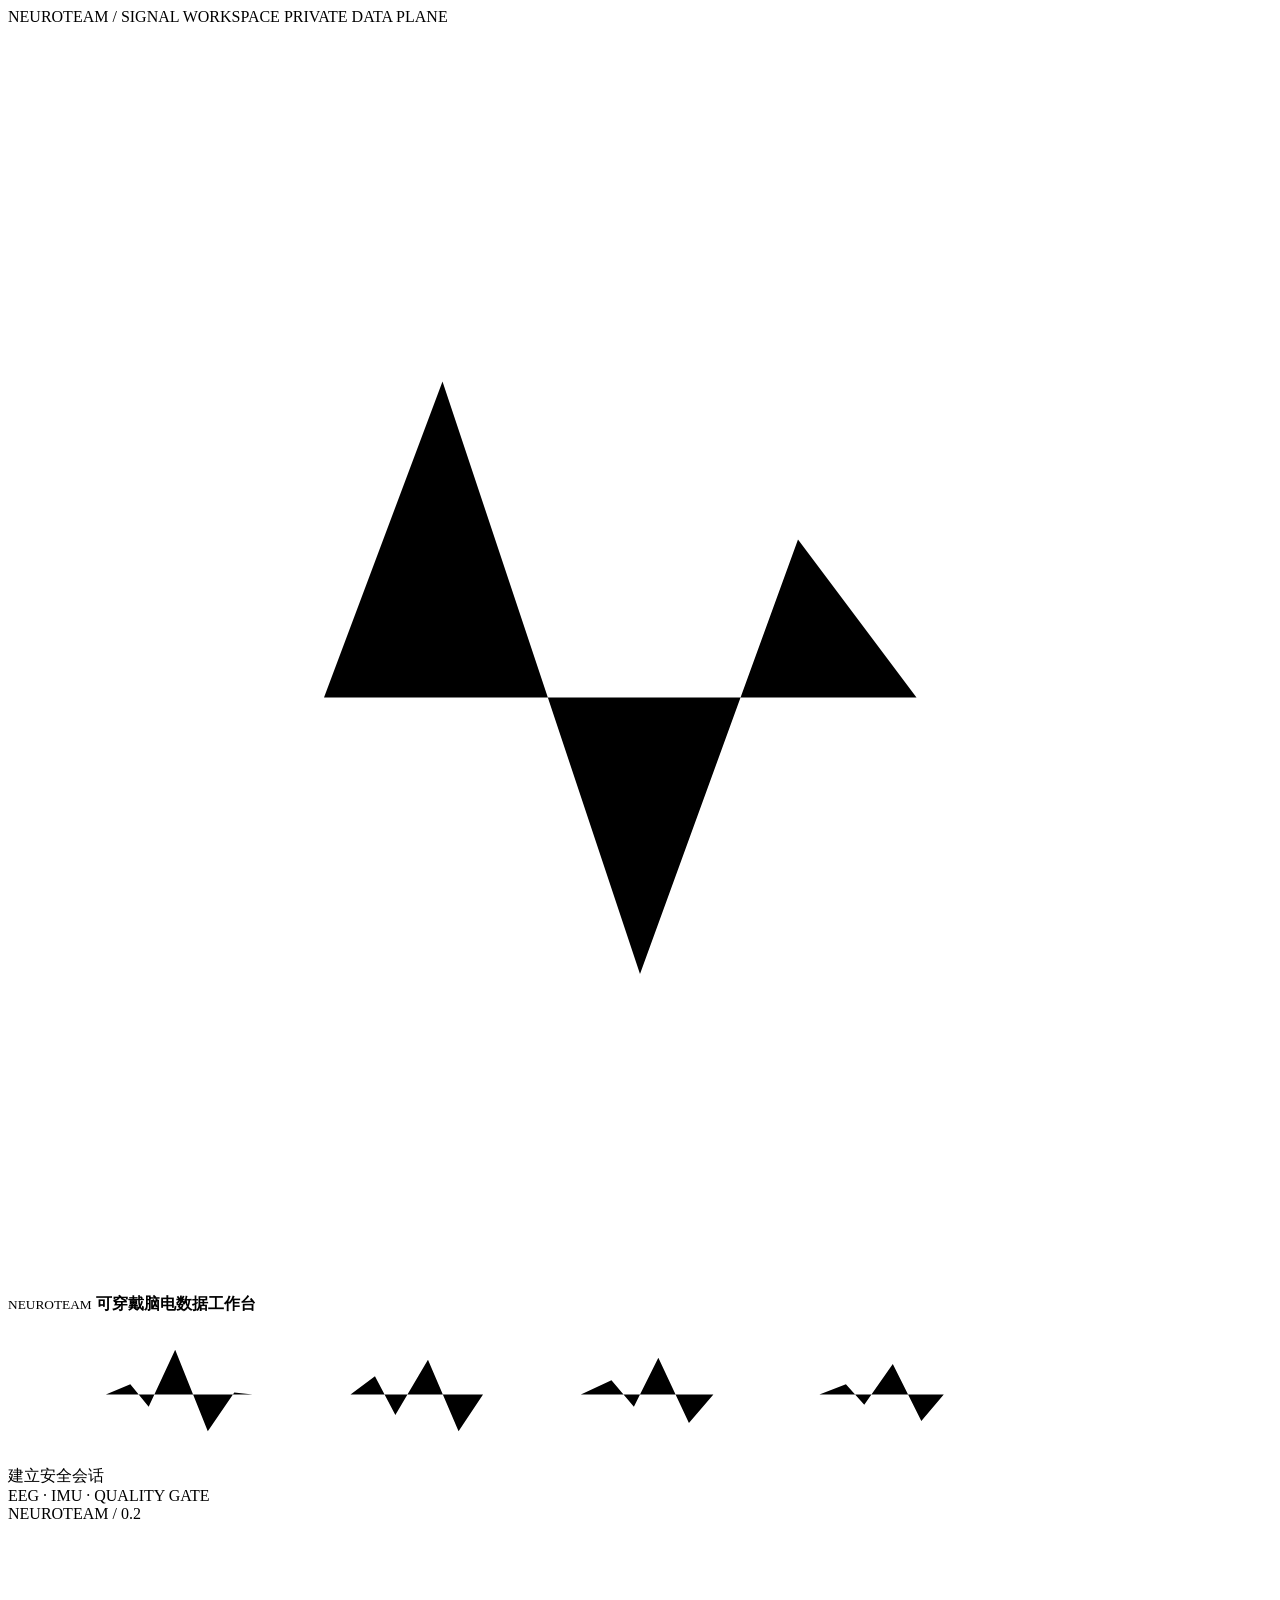
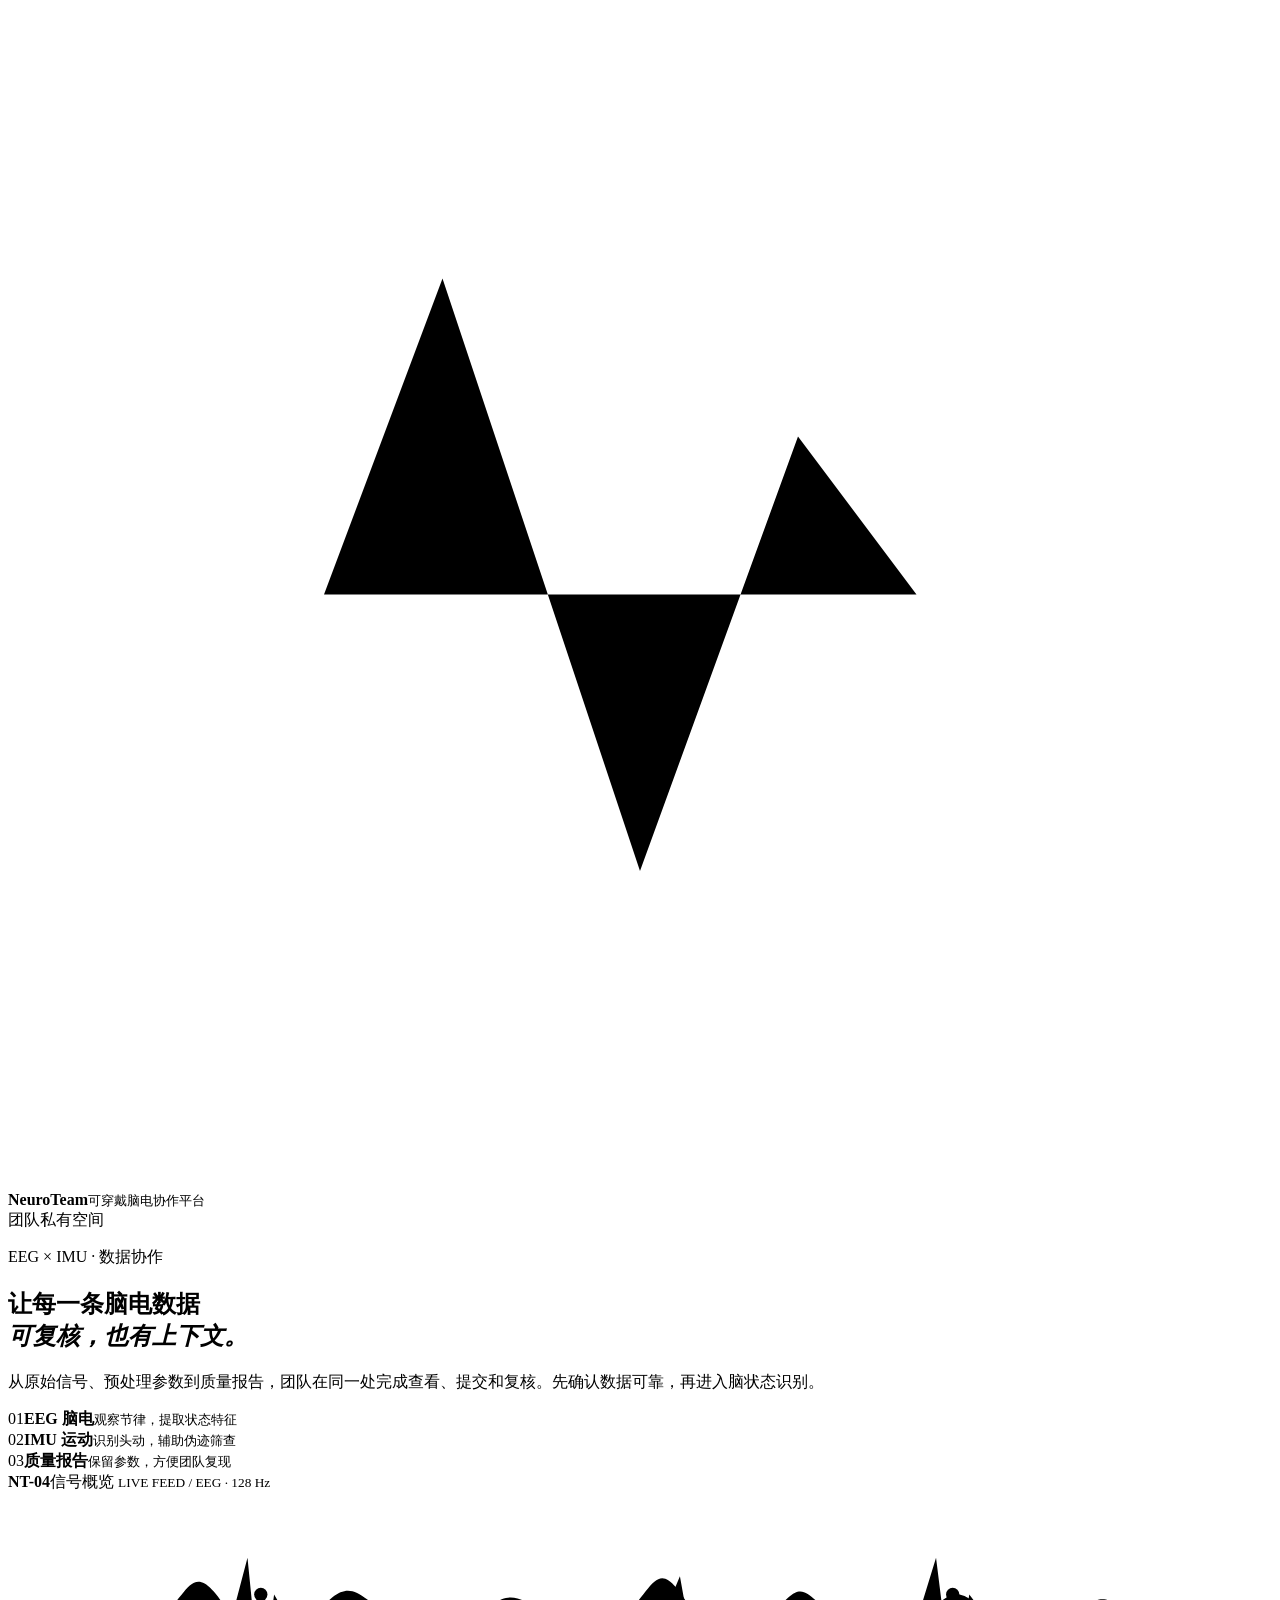
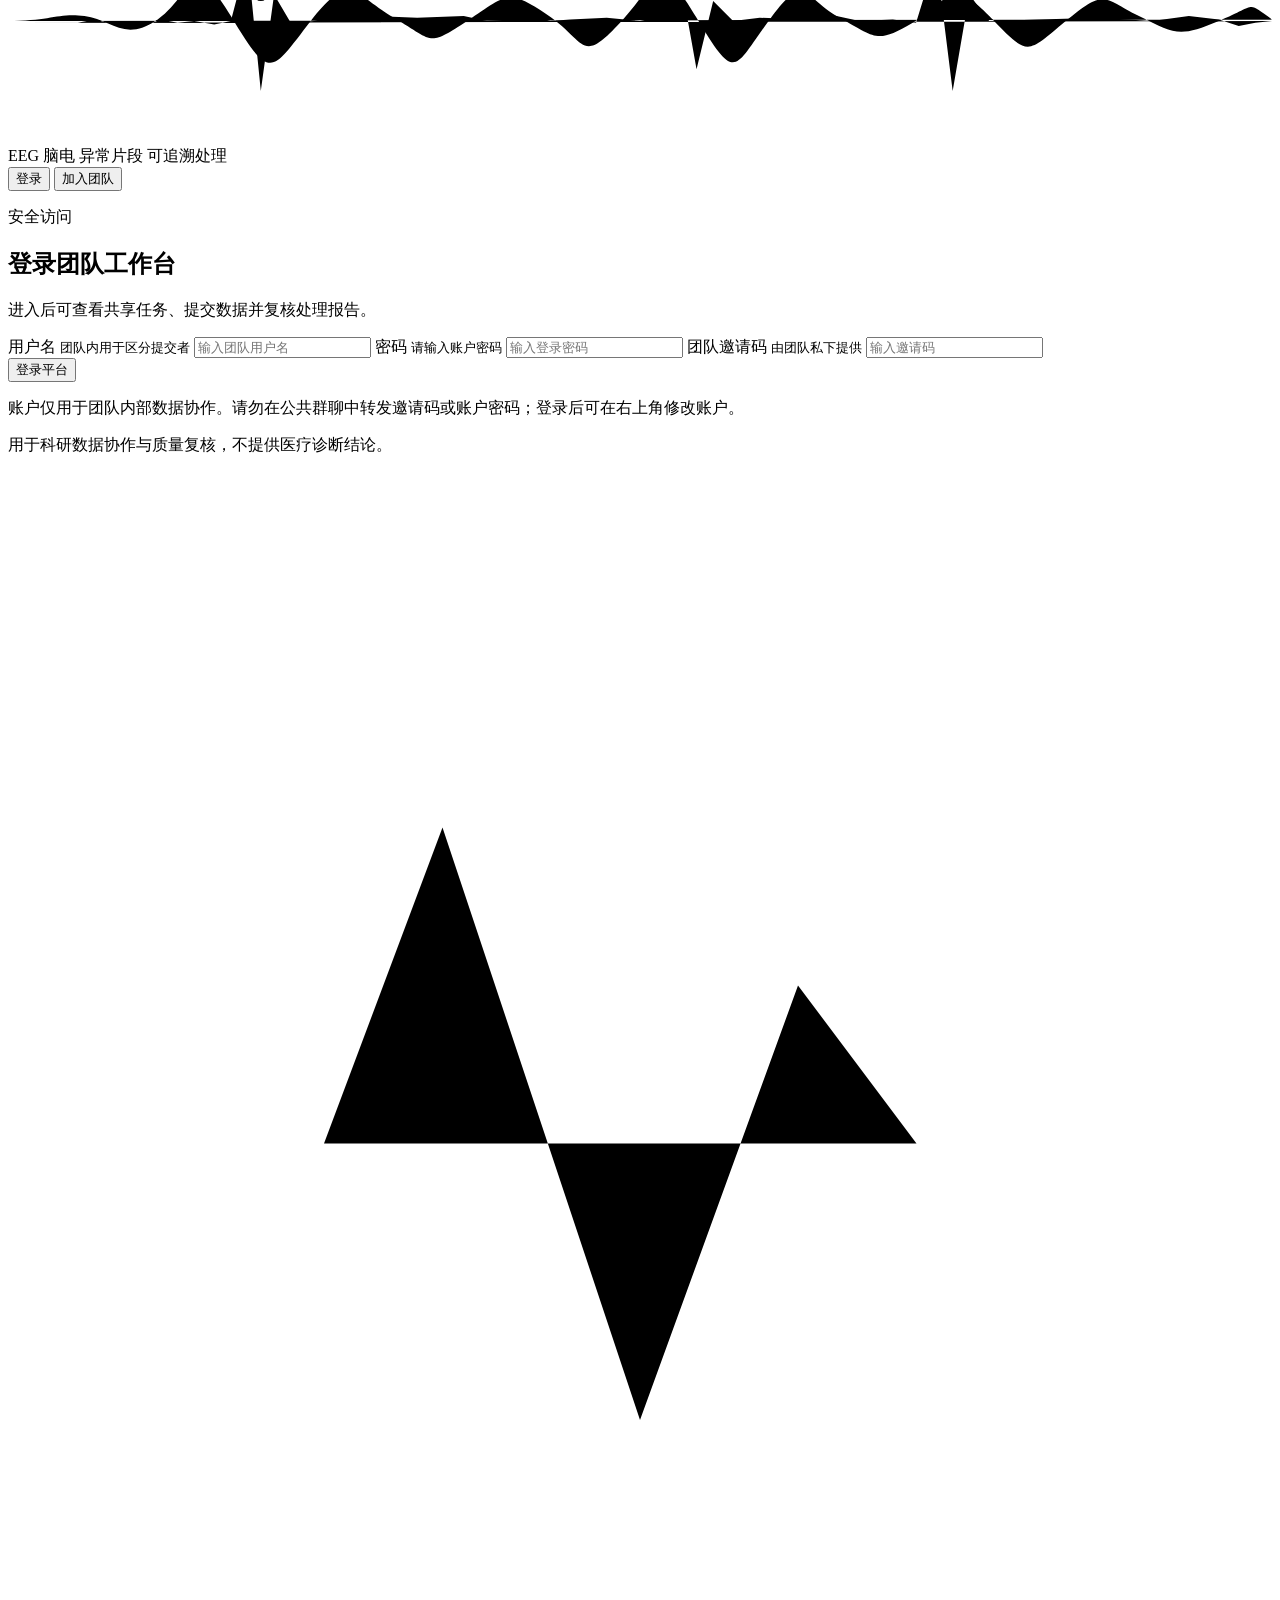
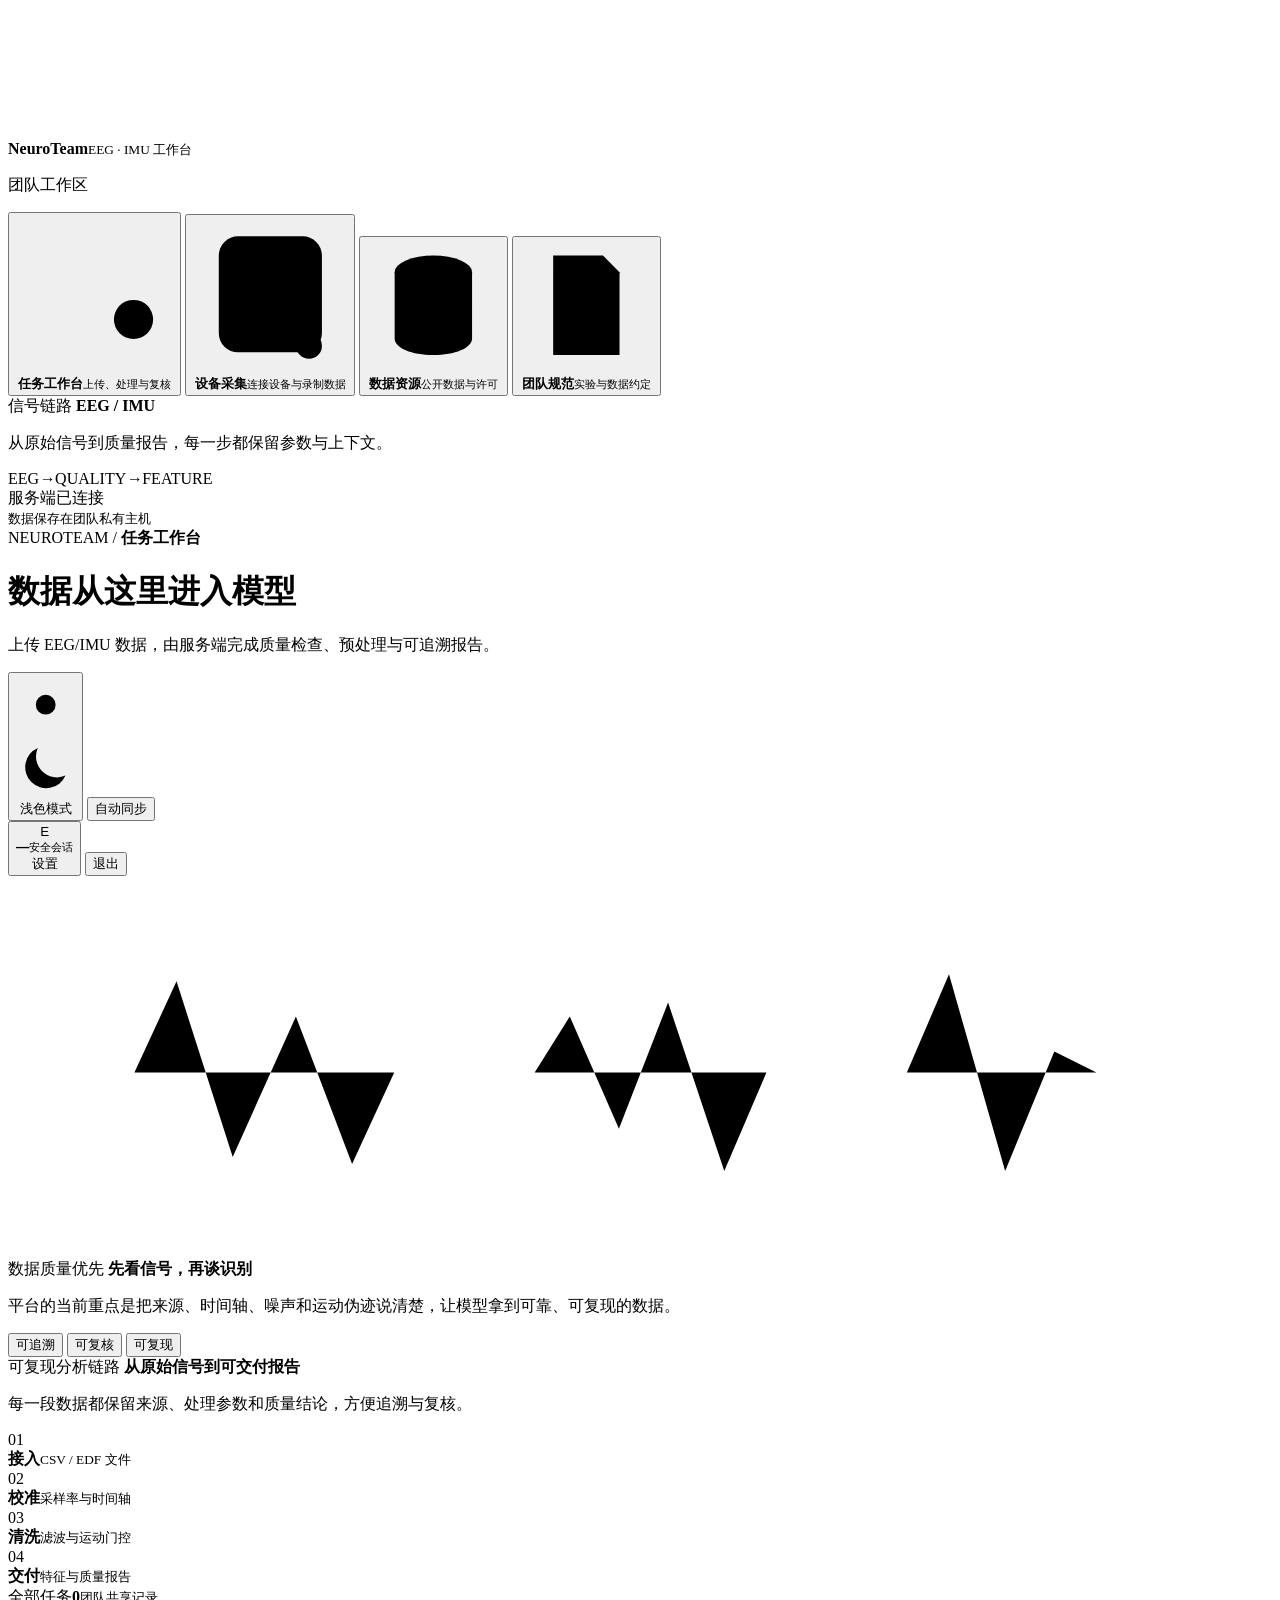
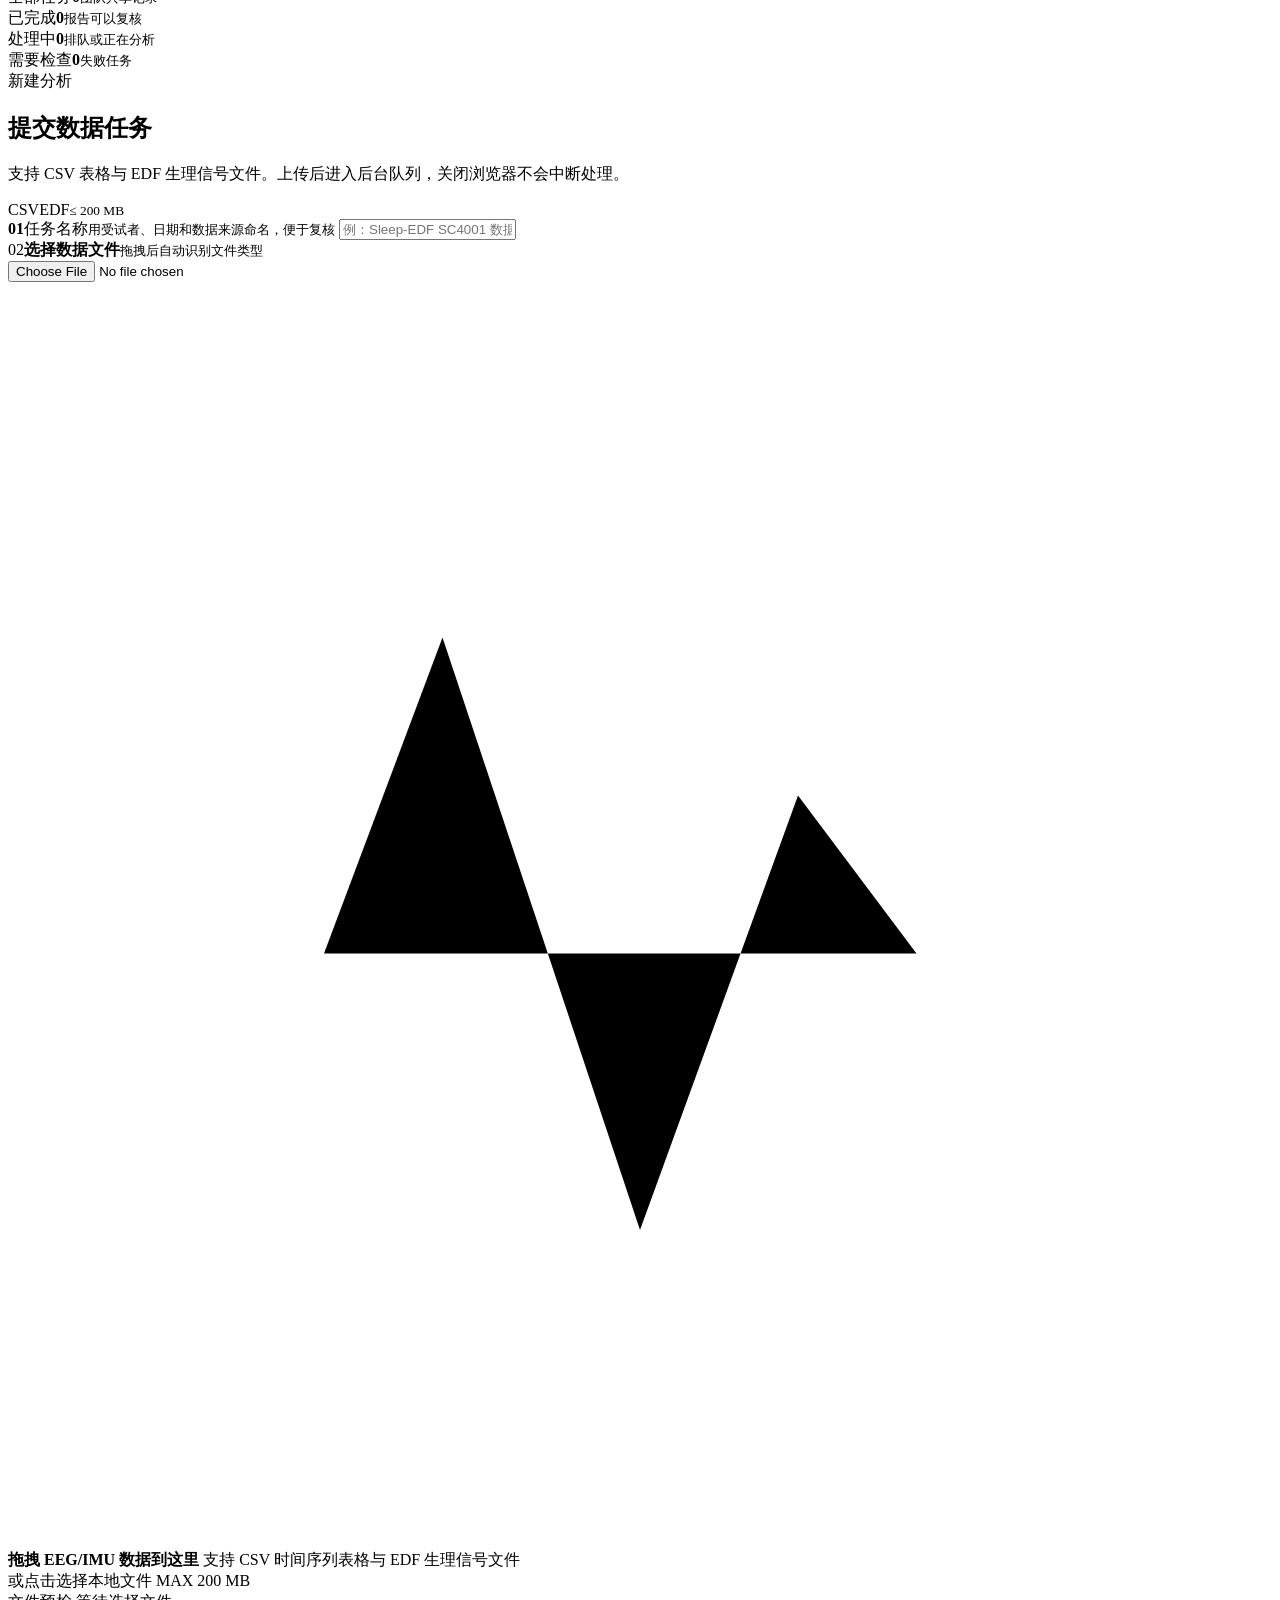
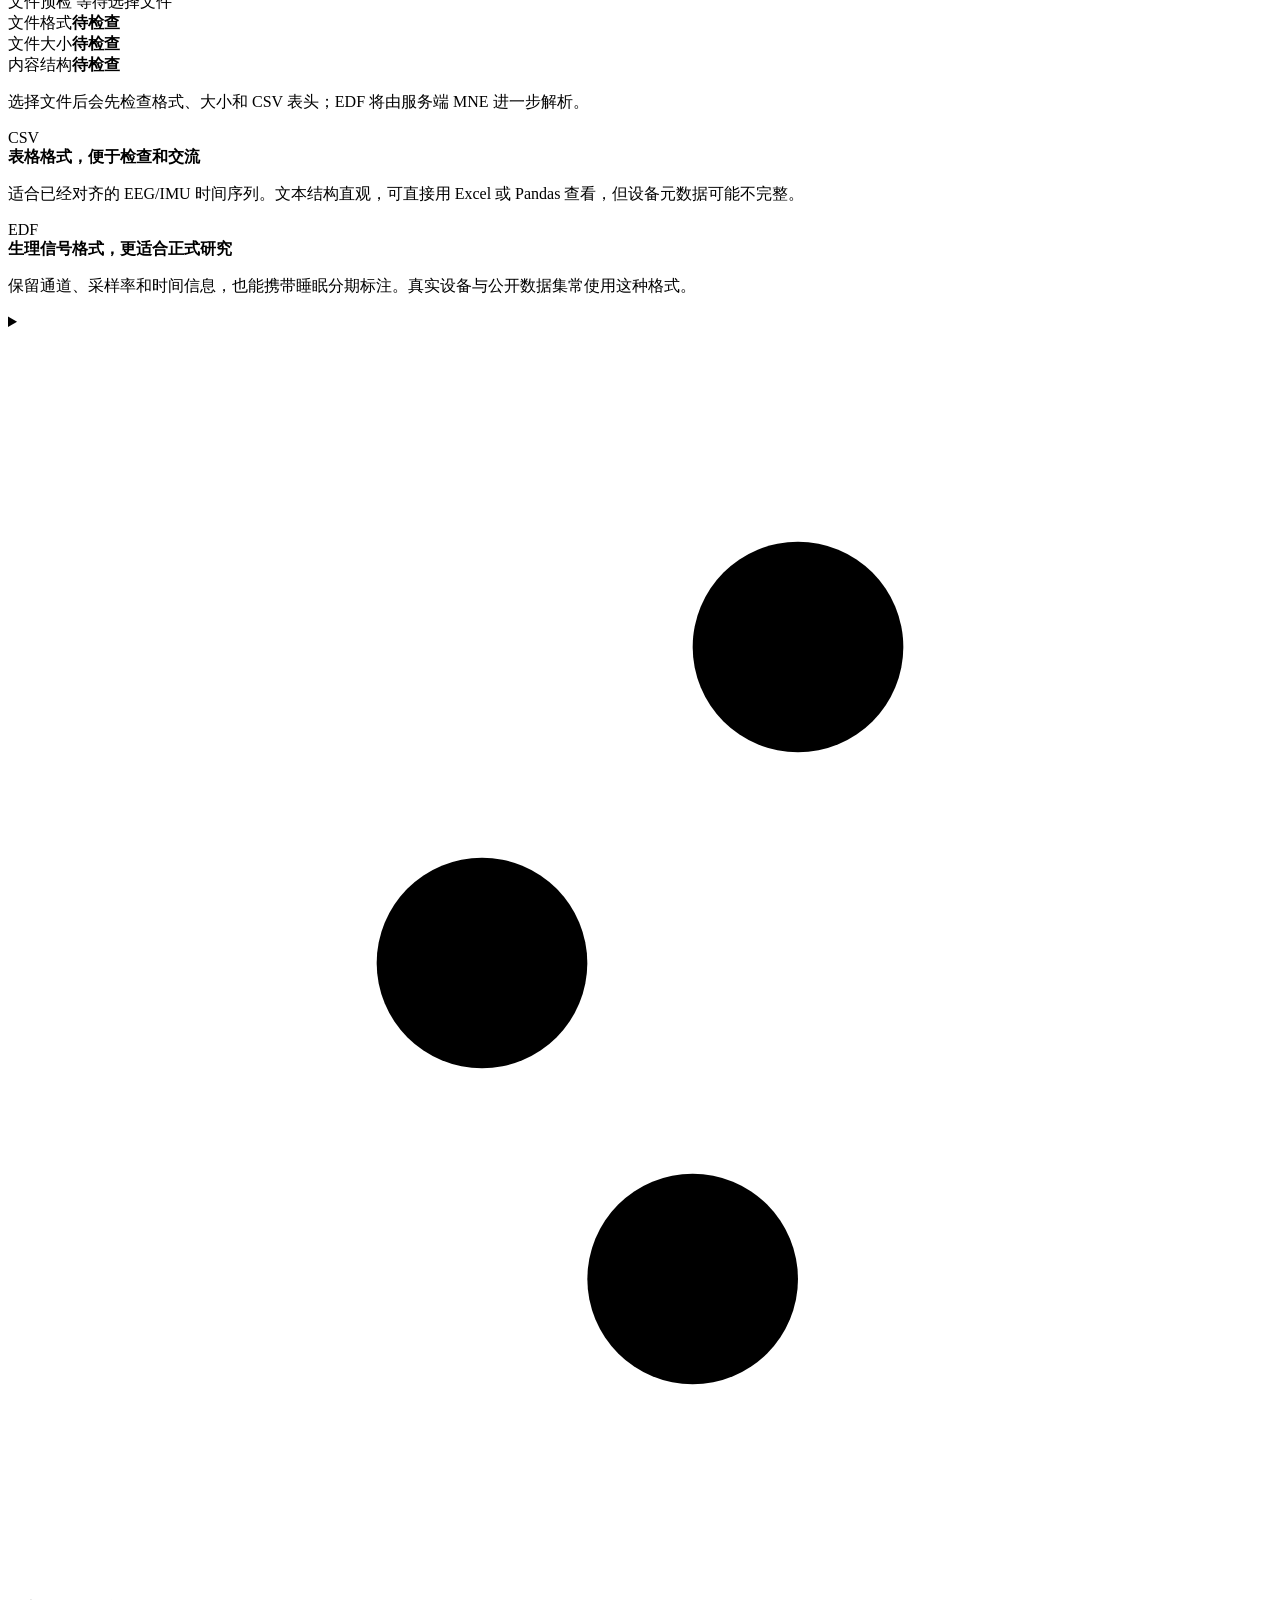
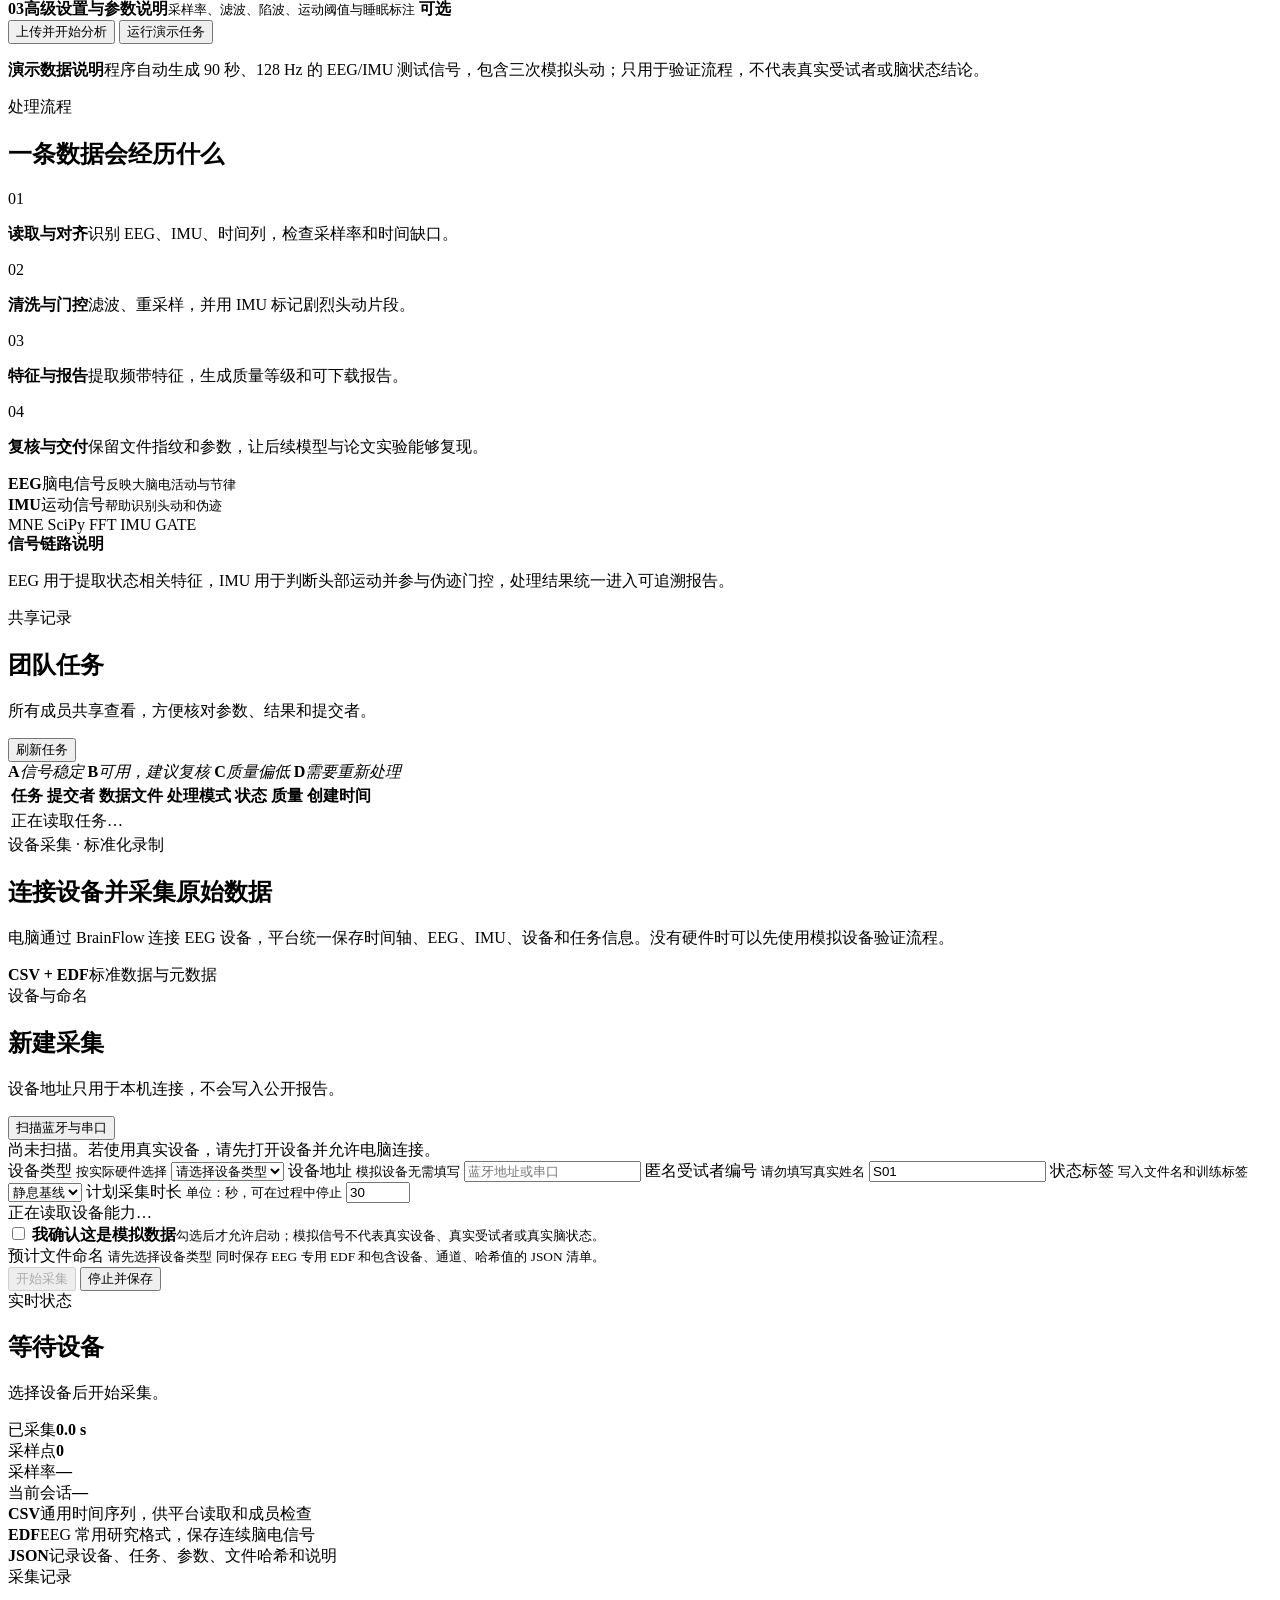
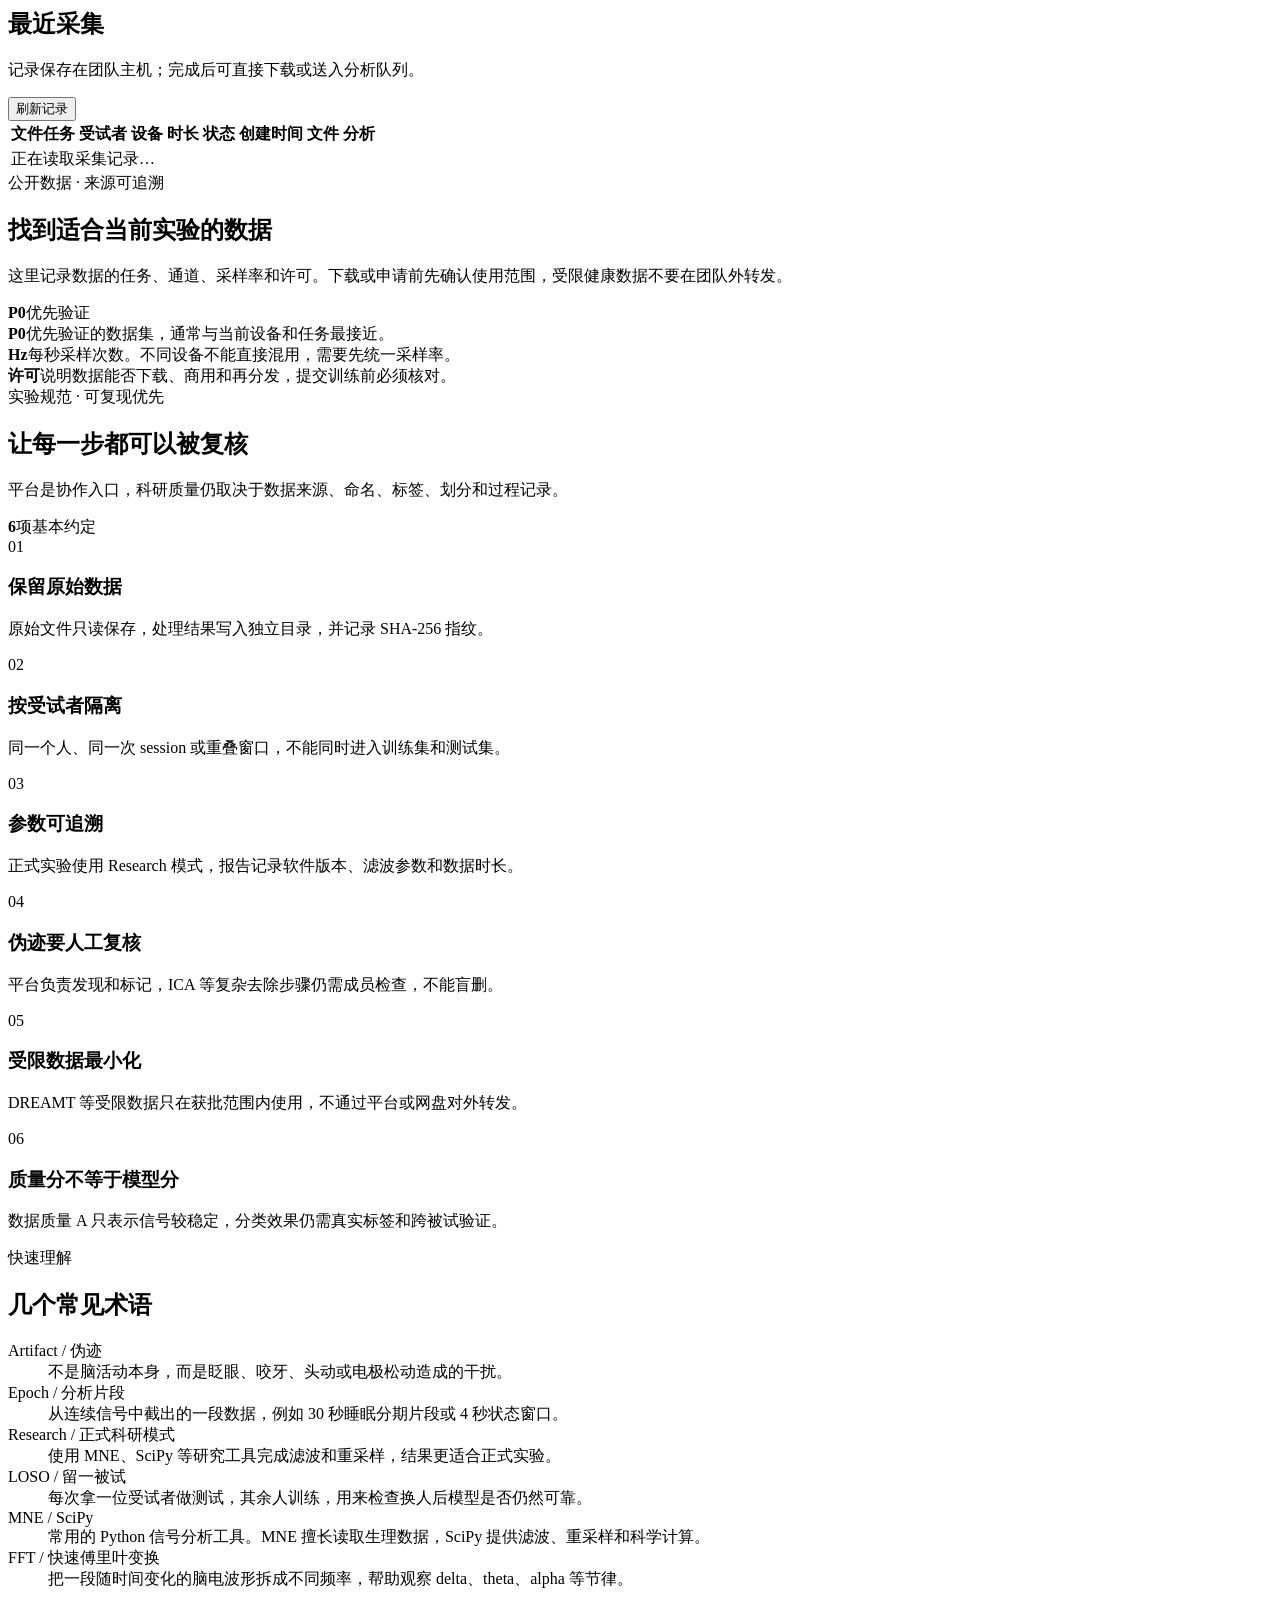
==== team_web/index.html @ ccd498d5 "Add persistent light and dark theme controls" ====
<!doctype html>
<html lang="zh-CN">
<head>
  <meta charset="utf-8">
  <meta name="viewport" content="width=device-width, initial-scale=1">
  <title>NeuroTeam · 可穿戴脑电协作平台</title>
  <script>
    try {
      document.documentElement.dataset.theme =
        localStorage.getItem("neuroteam:theme") === "dark" ? "dark" : "light";
    } catch {
      document.documentElement.dataset.theme = "light";
    }
  </script>
  <link rel="icon" href="data:image/svg+xml,%3Csvg xmlns='http://www.w3.org/2000/svg' viewBox='0 0 32 32'%3E%3Crect width='32' height='32' rx='8' fill='%230d2438'/%3E%3Cpath d='M4 17h5l3-8 4 14 4-10 3 4h5' fill='none' stroke='%238dc5fa' stroke-width='2' stroke-linecap='round' stroke-linejoin='round'/%3E%3C/svg%3E">
  <link rel="stylesheet" href="/assets/styles.css?v=20261025-11">
</head>
<body>
  <div class="boot-overlay" id="bootOverlay" aria-hidden="true">
    <div class="boot-grid"></div>
    <div class="boot-grain"></div>
    <div class="boot-hud">
      <span>NEUROTEAM / SIGNAL WORKSPACE</span>
      <span>PRIVATE DATA PLANE</span>
    </div>
    <div class="boot-core">
      <div class="boot-mark">
        <span class="brand-mark" aria-hidden="true">
          <svg viewBox="0 0 32 32"><path d="M3 17h5l3-8 5 15 4-11 3 4h6"/></svg>
        </span>
        <i class="boot-sweep"></i>
      </div>
      <div class="boot-title">
        <small>NEUROTEAM</small>
        <strong>可穿戴脑电数据工作台</strong>
      </div>
      <div class="boot-signal">
        <span></span>
        <svg viewBox="0 0 620 72" preserveAspectRatio="none" aria-hidden="true">
          <path id="bootWavePath" d="M0 39h48l12-5 9 11 13-28 16 40 13-19 9 1h48l12-9 10 19 16-27 15 35 12-18h48l15-7 11 13 12-24 15 32 12-14h52l13-5 9 10 14-20 14 28 11-13h84"/>
          <circle class="boot-signal-dot" cx="6" cy="39" r="3">
            <animateMotion dur="2.6s" repeatCount="indefinite">
              <mpath href="#bootWavePath"/>
            </animateMotion>
          </circle>
        </svg>
      </div>
      <div class="boot-status" id="bootStatus">建立安全会话</div>
    </div>
    <div class="boot-bottom">
      <span>EEG · IMU · QUALITY GATE</span>
      <div class="boot-progress"><i></i></div>
      <span>NEUROTEAM / 0.2</span>
    </div>
    <i class="boot-scanline"></i>
  </div>

  <section class="auth-shell" id="authShell">
    <div class="auth-visual">
      <header class="auth-top">
        <div class="brand-lockup">
          <span class="brand-mark" aria-hidden="true">
            <svg viewBox="0 0 32 32"><path d="M3 17h5l3-8 5 15 4-11 3 4h6"/></svg>
          </span>
          <div><strong>NeuroTeam</strong><small>可穿戴脑电协作平台</small></div>
        </div>
        <span class="secure-pill"><i></i>团队私有空间</span>
      </header>

      <div class="auth-copy">
        <p class="eyebrow">EEG × IMU · 数据协作</p>
        <h1>让每一条脑电数据<br><em>可复核，也有上下文。</em></h1>
        <p class="lead">从原始信号、预处理参数到质量报告，团队在同一处完成查看、提交和复核。先确认数据可靠，再进入脑状态识别。</p>

        <div class="feature-row" aria-label="平台能力">
          <div><span>01</span><strong>EEG 脑电</strong><small>观察节律，提取状态特征</small></div>
          <div><span>02</span><strong>IMU 运动</strong><small>识别头动，辅助伪迹筛查</small></div>
          <div><span>03</span><strong>质量报告</strong><small>保留参数，方便团队复现</small></div>
        </div>
      </div>

      <div class="eeg-visual" aria-label="脑电波形示意">
        <div class="signal-caption">
          <span><b>NT-04</b><i></i>信号概览</span>
          <small>LIVE FEED / EEG · 128 Hz</small>
        </div>
        <svg viewBox="0 0 760 150" preserveAspectRatio="none" aria-hidden="true">
          <g class="wave-grid">
            <path d="M0 25H760M0 60H760M0 95H760M0 130H760"/>
            <path d="M80 0V150M160 0V150M240 0V150M320 0V150M400 0V150M480 0V150M560 0V150M640 0V150M720 0V150"/>
          </g>
          <path class="wave-dim" d="M0 77 C26 77 30 72 46 74 S70 90 90 76 110 34 134 74 158 108 182 77 208 61 232 75 252 93 276 77 300 57 324 73 344 104 368 78 390 35 414 75 436 106 458 76 478 63 500 75 522 91 544 78 566 49 590 74 612 97 636 77 658 63 680 74 704 87 728 77 744 65 760 76"/>
          <path class="wave-line" d="M0 78 L42 78 L52 76 L60 78 L68 78 L84 79 L92 76 L102 78 L112 77 L124 79 L134 77 L144 39 L152 119 L160 61 L170 78 L184 77 L198 73 L246 75 L274 74 L288 77 L302 76 L314 73 L326 77 L338 76 L360 75 L380 77 L394 74 L404 50 L414 106 L424 65 L436 77 L452 75 L480 76 L494 73 L512 77 L532 76 L546 78 L558 39 L568 119 L578 61 L590 77 L620 76 L656 75 L688 77 L710 74 L728 76 L740 80 L750 78 L760 77"/>
          <g class="wave-markers">
            <circle cx="152" cy="61" r="4"/><circle cx="568" cy="61" r="4"/>
          </g>
        </svg>
        <div class="signal-legend">
          <span class="legend-eeg">EEG 脑电</span>
          <span class="legend-artifact">异常片段</span>
          <span class="legend-trace">可追溯处理</span>
        </div>
      </div>
    </div>

    <div class="auth-panel">
      <div class="auth-stack">
        <div class="auth-card">
          <div class="auth-tabs">
            <button class="active" data-auth-tab="login">登录</button>
            <button data-auth-tab="register">加入团队</button>
          </div>
          <div class="auth-card-head">
            <p class="eyebrow">安全访问</p>
            <h2 id="authHeading">登录团队工作台</h2>
            <p id="authDescription">进入后可查看共享任务、提交数据并复核处理报告。</p>
          </div>
          <form id="authForm">
            <label class="field">
              <span class="field-label">用户名 <small>团队内用于区分提交者</small></span>
              <input id="username" autocomplete="username" minlength="3" maxlength="32" placeholder="输入团队用户名" required>
            </label>
            <label class="field">
              <span class="field-label">密码 <small id="passwordHint">请输入账户密码</small></span>
              <input id="password" type="password" autocomplete="current-password" minlength="8" placeholder="输入登录密码" required>
            </label>
            <label class="field register-only hidden">
              <span class="field-label">团队邀请码 <small>由团队私下提供</small></span>
              <input id="inviteCode" autocomplete="off" placeholder="输入邀请码">
            </label>
            <div class="auth-error hidden" id="authError" role="alert"></div>
            <button class="primary wide" id="authSubmit" type="submit">登录平台</button>
          </form>
          <p class="auth-note">账户仅用于团队内部数据协作。请勿在公共群聊中转发邀请码或账户密码；登录后可在右上角修改账户。</p>
        </div>
        <p class="auth-footer">用于科研数据协作与质量复核，不提供医疗诊断结论。</p>
      </div>
    </div>
  </section>

  <div class="app-shell hidden" id="appShell">
    <aside class="sidebar">
      <div class="side-brand">
        <span class="brand-mark" aria-hidden="true">
          <svg viewBox="0 0 32 32"><path d="M3 17h5l3-8 5 15 4-11 3 4h6"/></svg>
        </span>
        <div><strong>NeuroTeam</strong><small>EEG · IMU 工作台</small></div>
      </div>

      <p class="side-label">团队工作区</p>
      <nav aria-label="主导航">
        <button class="nav-item active" data-view="jobs">
          <svg viewBox="0 0 24 24" aria-hidden="true"><path d="M4 6h16M4 12h10M4 18h7"/><circle cx="18" cy="16" r="3"/></svg>
          <span><b>任务工作台</b><small>上传、处理与复核</small></span>
        </button>
        <button class="nav-item" data-view="devices">
          <svg viewBox="0 0 24 24" aria-hidden="true"><rect x="4" y="3" width="16" height="18" rx="3"/><path d="M7 8h10M8 12h2M12 12h4M8 16h3M14 16h2"/><circle cx="18" cy="20" r="2"/></svg>
          <span><b>设备采集</b><small>连接设备与录制数据</small></span>
        </button>
        <button class="nav-item" data-view="datasets">
          <svg viewBox="0 0 24 24" aria-hidden="true"><ellipse cx="12" cy="6" rx="7" ry="3"/><path d="M5 6v6c0 1.7 3.1 3 7 3s7-1.3 7-3V6M5 12v6c0 1.7 3.1 3 7 3s7-1.3 7-3v-6"/></svg>
          <span><b>数据资源</b><small>公开数据与许可</small></span>
        </button>
        <button class="nav-item" data-view="protocol">
          <svg viewBox="0 0 24 24" aria-hidden="true"><path d="M6 3h9l3 3v15H6z"/><path d="M9 11h6M9 15h6M9 7h3"/></svg>
          <span><b>团队规范</b><small>实验与数据约定</small></span>
        </button>
      </nav>

      <div class="side-insight">
        <span class="eyebrow">信号链路</span>
        <strong>EEG / IMU</strong>
        <p>从原始信号到质量报告，每一步都保留参数与上下文。</p>
        <div class="stack-chain" aria-label="数据处理链路">
          <span>EEG</span><i>→</i><span>QUALITY</span><i>→</i><span>FEATURE</span>
        </div>
      </div>

      <div class="side-foot">
        <div><i class="server-dot"></i><span>服务端已连接</span></div>
        <small>数据保存在团队私有主机</small>
      </div>
    </aside>

    <main class="app-main">
      <header class="app-header">
        <div>
          <div class="breadcrumb">NEUROTEAM <span>/</span> <b id="viewLabel">任务工作台</b></div>
          <h1 id="pageTitle">数据从这里进入模型</h1>
          <p id="pageSubtitle">上传 EEG/IMU 数据，由服务端完成质量检查、预处理与可追溯报告。</p>
        </div>
        <div class="header-actions">
          <button class="theme-toggle" id="themeToggle" type="button" aria-pressed="true" title="切换明暗主题">
            <span class="theme-icon" aria-hidden="true">
              <svg class="icon-sun" viewBox="0 0 24 24"><circle cx="12" cy="12" r="4"/><path d="M12 2v3M12 19v3M4.2 4.2l2.1 2.1M17.7 17.7l2.1 2.1M2 12h3M19 12h3M4.2 19.8l2.1-2.1M17.7 6.3l2.1-2.1"/></svg>
              <svg class="icon-moon" viewBox="0 0 24 24"><path d="M20 15.2A8.5 8.5 0 0 1 8.8 4a8.5 8.5 0 1 0 11.2 11.2Z"/></svg>
            </span>
            <span id="themeLabel">浅色模式</span>
          </button>
          <button class="sync-status on" id="syncToggle" type="button" aria-pressed="true" title="开启或关闭任务自动刷新">
            <i></i><span>自动同步</span>
          </button>
          <div class="header-user">
            <button class="account-trigger" id="accountBtn" type="button" title="修改用户名或密码">
              <div class="avatar" id="avatar">E</div>
              <div><strong id="currentUser">—</strong><small>安全会话</small></div>
              <span class="account-action">设置</span>
            </button>
            <button class="ghost small" id="logoutBtn">退出</button>
          </div>
        </div>
      </header>

      <section class="view" id="jobsView">
        <div class="signal-brief">
          <div class="mini-wave" aria-hidden="true">
            <svg viewBox="0 0 180 54" preserveAspectRatio="none"><path d="M0 28h18l6-13 8 25 9-20 8 21 6-13h20l5-8 7 16 7-18 8 24 6-14h20l6-14 8 28 7-17 6 3h26"/></svg>
          </div>
          <div class="brief-copy">
            <span class="eyebrow">数据质量优先</span>
            <strong>先看信号，再谈识别</strong>
            <p>平台的当前重点是把来源、时间轴、噪声和运动伪迹说清楚，让模型拿到可靠、可复现的数据。</p>
          </div>
          <div class="quality-tags" aria-label="数据交付保障">
            <button type="button" data-trust-view="trace" title="查看数据来源、文件指纹和处理过程">可追溯</button>
            <button type="button" data-trust-view="review" title="查看质量提示并打开完整报告">可复核</button>
            <button type="button" data-trust-view="reproduce" title="查看参数、软件环境和复现清单">可复现</button>
          </div>
        </div>

        <section class="pipeline-rail" aria-label="数据处理链路说明">
          <div class="pipeline-lead">
            <span class="eyebrow">可复现分析链路</span>
            <strong>从原始信号到可交付报告</strong>
            <p>每一段数据都保留来源、处理参数和质量结论，方便追溯与复核。</p>
          </div>
          <div class="pipeline-track">
            <div class="pipe-node"><span>01</span><div><strong>接入</strong><small>CSV / EDF 文件</small></div></div>
            <i class="pipe-link"></i>
            <div class="pipe-node"><span>02</span><div><strong>校准</strong><small>采样率与时间轴</small></div></div>
            <i class="pipe-link"></i>
            <div class="pipe-node"><span>03</span><div><strong>清洗</strong><small>滤波与运动门控</small></div></div>
            <i class="pipe-link"></i>
            <div class="pipe-node"><span>04</span><div><strong>交付</strong><small>特征与质量报告</small></div></div>
          </div>
        </section>

        <div class="stat-grid">
          <article class="stat-card"><span>全部任务</span><strong id="statTotal">0</strong><small>团队共享记录</small></article>
          <article class="stat-card"><span>已完成</span><strong id="statCompleted">0</strong><small>报告可以复核</small></article>
          <article class="stat-card"><span>处理中</span><strong id="statProcessing">0</strong><small>排队或正在分析</small></article>
          <article class="stat-card"><span>需要检查</span><strong id="statFailed">0</strong><small>失败任务</small></article>
        </div>

        <section class="content-grid">
          <article class="panel upload-panel">
            <div class="panel-title">
              <div>
                <span class="eyebrow">新建分析</span>
                <h2>提交数据任务</h2>
                <p>支持 CSV 表格与 EDF 生理信号文件。上传后进入后台队列，关闭浏览器不会中断处理。</p>
              </div>
              <div class="file-types"><span>CSV</span><span>EDF</span><small>≤ 200 MB</small></div>
            </div>
            <form id="uploadForm">
              <label class="field primary-field">
                <span class="field-label"><span><b class="field-step">01</b>任务名称</span><small>用受试者、日期和数据来源命名，便于复核</small></span>
                <input id="jobTitle" placeholder="例：Sleep-EDF SC4001 数据验收">
              </label>
              <div class="form-step-title"><span>02</span><strong>选择数据文件</strong><small>拖拽后自动识别文件类型</small></div>
              <div class="dropzone" id="teamDropzone" role="button" tabindex="0" aria-label="拖拽或选择 EEG 与 IMU 数据文件">
                <input type="file" id="dataFile" accept=".csv,.edf">
                <span class="drop-icon" aria-hidden="true">
                  <svg viewBox="0 0 32 32"><path d="M3 17h5l3-8 5 15 4-11 3 4h6"/></svg>
                </span>
                <div class="drop-copy">
                  <strong id="dropTitle">拖拽 EEG/IMU 数据到这里</strong>
                  <span id="dataFileName">支持 CSV 时间序列表格与 EDF 生理信号文件</span>
                </div>
                <span class="drop-browse" id="dropBrowse">或点击选择本地文件</span>
                <span class="drop-corner">MAX 200 MB</span>
              </div>
              <div class="validation-panel" id="validationPanel" aria-live="polite">
                <div class="validation-head">
                  <span class="eyebrow">文件预检</span>
                  <span class="validation-state pending" id="validationState">等待选择文件</span>
                </div>
                <div class="validation-checks">
                  <div class="validation-item" id="checkFormat"><i></i><span>文件格式</span><strong>待检查</strong></div>
                  <div class="validation-item" id="checkSize"><i></i><span>文件大小</span><strong>待检查</strong></div>
                  <div class="validation-item" id="checkContent"><i></i><span>内容结构</span><strong>待检查</strong></div>
                </div>
                <p id="validationNote">选择文件后会先检查格式、大小和 CSV 表头；EDF 将由服务端 MNE 进一步解析。</p>
              </div>
              <div class="format-explainer">
                <article>
                  <span class="format-code">CSV</span>
                  <div><strong>表格格式，便于检查和交流</strong><p>适合已经对齐的 EEG/IMU 时间序列。文本结构直观，可直接用 Excel 或 Pandas 查看，但设备元数据可能不完整。</p></div>
                </article>
                <article>
                  <span class="format-code">EDF</span>
                  <div><strong>生理信号格式，更适合正式研究</strong><p>保留通道、采样率和时间信息，也能携带睡眠分期标注。真实设备与公开数据集常使用这种格式。</p></div>
                </article>
              </div>
              <details class="advanced-settings" id="advancedSettings">
                <summary>
                  <span class="advanced-icon" aria-hidden="true">
                    <svg viewBox="0 0 24 24"><path d="M4 6h9M17 6h3M4 12h3M11 12h9M4 18h7M15 18h5"/><circle cx="15" cy="6" r="2"/><circle cx="9" cy="12" r="2"/><circle cx="13" cy="18" r="2"/></svg>
                  </span>
                  <span class="advanced-copy"><strong><b class="field-step">03</b>高级设置与参数说明</strong><small>采样率、滤波、陷波、运动阈值与睡眠标注</small></span>
                  <span class="advanced-state"><b>可选</b><i class="advanced-chevron"></i></span>
                </summary>
                <div class="advanced-panel">
                  <p class="details-intro">初次使用时保持默认即可。正式科研模式会使用 MNE 与 SciPy 完成滤波、重采样和时间对齐。</p>
                  <div class="optional-grid">
                  <label class="field">
                    <span class="field-label">睡眠分期标注 <small>Hypnogram，需为 EDF</small></span>
                    <input type="file" id="annotationFile" accept=".edf">
                  </label>
                  <label class="field">
                    <span class="field-label">处理模式 <small>正式实验或快速检查</small></span>
                    <select id="backend" data-custom-select data-select-code="MODE">
                      <option value="research">正式科研 · MNE + SciPy</option>
                      <option value="baseline">快速预览 · 基础处理</option>
                    </select>
                  </label>
                  <label class="field">
                    <span class="field-label">目标采样率 <small>每秒保留的数据点，单位 Hz</small></span>
                    <input id="targetRate" type="number" min="1" value="128">
                  </label>
                  <label class="field">
                    <span class="field-label">带通下限 <small>去掉更慢的基线漂移，单位 Hz</small></span>
                    <input id="lowHz" type="number" min="0" step="0.1" value="0.5">
                  </label>
                  <label class="field">
                    <span class="field-label">带通上限 <small>保留脑电主要频段，单位 Hz</small></span>
                    <input id="highHz" type="number" min="1" value="45">
                  </label>
                  <label class="field">
                    <span class="field-label">工频陷波 <small>压制电网干扰，国内通常为 50 Hz</small></span>
                    <input id="notchHz" type="number" min="0" value="50">
                  </label>
                  <label class="field">
                    <span class="field-label">IMU 运动阈值 <small>超过后标记头动，单位 g</small></span>
                    <input id="motionThreshold" type="number" min="0" step="0.05" value="0.25">
                  </label>
                  </div>
                </div>
              </details>
              <div class="button-line">
                <button class="primary" type="submit" id="uploadBtn">上传并开始分析</button>
                <button class="secondary" type="button" id="demoBtn">运行演示任务</button>
              </div>
              <p class="demo-note"><b>演示数据说明</b>程序自动生成 90 秒、128 Hz 的 EEG/IMU 测试信号，包含三次模拟头动；只用于验证流程，不代表真实受试者或脑状态结论。</p>
              <div class="form-message hidden" id="uploadMessage" role="status" aria-live="polite"></div>
            </form>
          </article>

          <aside class="panel guide-panel">
            <div class="panel-title compact">
              <div><span class="eyebrow">处理流程</span><h2>一条数据会经历什么</h2></div>
            </div>
            <div class="process-list">
              <div><span>01</span><p><strong>读取与对齐</strong>识别 EEG、IMU、时间列，检查采样率和时间缺口。</p></div>
              <div><span>02</span><p><strong>清洗与门控</strong>滤波、重采样，并用 IMU 标记剧烈头动片段。</p></div>
              <div><span>03</span><p><strong>特征与报告</strong>提取频带特征，生成质量等级和可下载报告。</p></div>
              <div><span>04</span><p><strong>复核与交付</strong>保留文件指纹和参数，让后续模型与论文实验能够复现。</p></div>
            </div>
            <div class="term-cards">
              <div><strong>EEG</strong><span>脑电信号</span><small>反映大脑电活动与节律</small></div>
              <div><strong>IMU</strong><span>运动信号</span><small>帮助识别头动和伪迹</small></div>
            </div>
            <div class="tech-signature" aria-label="分析技术">
              <span title="脑电读取、滤波与分析的 Python 工具">MNE</span>
              <span title="科学计算与信号处理工具">SciPy</span>
              <span title="把波形分解为不同频率">FFT</span>
              <span title="根据头部运动筛选可疑脑电片段">IMU GATE</span>
            </div>
            <div class="scope-box">
              <strong>信号链路说明</strong>
              <p>EEG 用于提取状态相关特征，IMU 用于判断头部运动并参与伪迹门控，处理结果统一进入可追溯报告。</p>
            </div>
          </aside>
        </section>

        <section class="panel jobs-panel">
          <div class="panel-heading">
            <div><span class="eyebrow">共享记录</span><h2>团队任务</h2><p>所有成员共享查看，方便核对参数、结果和提交者。</p></div>
            <button class="ghost" id="refreshBtn">刷新任务</button>
          </div>
          <div class="quality-legend" aria-label="数据质量等级说明">
            <span><b class="grade-a">A</b><em>信号稳定</em></span>
            <span><b class="grade-b">B</b><em>可用，建议复核</em></span>
            <span><b class="grade-c">C</b><em>质量偏低</em></span>
            <span><b class="grade-d">D</b><em>需要重新处理</em></span>
          </div>
          <div class="table-wrap">
            <table>
              <thead><tr><th>任务</th><th>提交者</th><th>数据文件</th><th>处理模式</th><th>状态</th><th>质量</th><th>创建时间</th><th></th></tr></thead>
              <tbody id="jobsBody"><tr><td colspan="8" class="empty">正在读取任务…</td></tr></tbody>
            </table>
          </div>
        </section>
      </section>

      <section class="view hidden" id="devicesView">
        <section class="page-intro">
          <div>
            <span class="eyebrow">设备采集 · 标准化录制</span>
            <h2>连接设备并采集原始数据</h2>
            <p>电脑通过 BrainFlow 连接 EEG 设备，平台统一保存时间轴、EEG、IMU、设备和任务信息。没有硬件时可以先使用模拟设备验证流程。</p>
          </div>
          <div class="intro-stat"><strong>CSV + EDF</strong><span>标准数据与元数据</span></div>
        </section>

        <div class="device-layout">
          <article class="panel device-setup">
            <div class="panel-title">
              <div><span class="eyebrow">设备与命名</span><h2>新建采集</h2><p>设备地址只用于本机连接，不会写入公开报告。</p></div>
              <button class="ghost" id="deviceScanBtn" type="button">扫描蓝牙与串口</button>
            </div>
            <div class="device-scan-results" id="deviceScanResults">
              <span>尚未扫描。若使用真实设备，请先打开设备并允许电脑连接。</span>
            </div>
            <form id="acquisitionForm">
              <div class="acquisition-grid">
                <label class="field">
                  <span class="field-label">设备类型 <small>按实际硬件选择</small></span>
                  <select id="deviceProfile" data-custom-select data-select-code="DEV">
                    <option value="">请选择设备类型</option>
                  </select>
                </label>
                <label class="field">
                  <span class="field-label">设备地址 <small id="deviceAddressHint">模拟设备无需填写</small></span>
                  <input id="deviceAddress" autocomplete="off" placeholder="蓝牙地址或串口">
                </label>
                <label class="field">
                  <span class="field-label">匿名受试者编号 <small>请勿填写真实姓名</small></span>
                  <input id="acquisitionSubject" value="S01" maxlength="32" pattern="[A-Za-z0-9_-]+" required>
                </label>
                <label class="field">
                  <span class="field-label">状态标签 <small>写入文件名和训练标签</small></span>
                  <select id="acquisitionTask" data-custom-select data-select-code="TASK">
                    <option value="rest">静息基线</option>
                    <option value="focused">专注</option>
                    <option value="relaxed">放松</option>
                    <option value="fatigued">疲劳</option>
                    <option value="sleep">睡眠</option>
                    <option value="other">其他</option>
                  </select>
                </label>
                <label class="field">
                  <span class="field-label">计划采集时长 <small>单位：秒，可在过程中停止</small></span>
                  <input id="acquisitionDuration" type="number" min="3" max="3600" value="30" required>
                </label>
              </div>
              <div class="device-profile-info" id="deviceProfileInfo">正在读取设备能力…</div>
              <label class="simulation-consent hidden" id="simulationConsentWrap">
                <input type="checkbox" id="simulationConsent">
                <span><strong>我确认这是模拟数据</strong><small>勾选后才允许启动；模拟信号不代表真实设备、真实受试者或真实脑状态。</small></span>
              </label>
              <div class="file-name-preview">
                <span>预计文件命名</span>
                <code id="fileNamePreview">请先选择设备类型</code>
                <small>同时保存 EEG 专用 EDF 和包含设备、通道、哈希值的 JSON 清单。</small>
              </div>
              <div class="button-line device-actions">
                <button class="primary" id="startAcquisitionBtn" type="submit" disabled>开始采集</button>
                <button class="secondary hidden" id="stopAcquisitionBtn" type="button">停止并保存</button>
              </div>
              <div class="form-message hidden" id="acquisitionMessage" role="status" aria-live="polite"></div>
            </form>
          </article>

          <aside class="panel device-monitor">
            <span class="eyebrow">实时状态</span>
            <div class="device-monitor-head">
              <div class="device-orbit idle" id="deviceOrbit"><i></i><span></span></div>
              <div><h2 id="acquisitionStatusTitle">等待设备</h2><p id="acquisitionStatusDetail">选择设备后开始采集。</p></div>
            </div>
            <div class="acquisition-progress"><i id="acquisitionProgress"></i></div>
            <div class="acquisition-metrics">
              <div><span>已采集</span><strong id="acquisitionSeconds">0.0 s</strong></div>
              <div><span>采样点</span><strong id="acquisitionSamples">0</strong></div>
              <div><span>采样率</span><strong id="acquisitionRate">—</strong></div>
              <div><span>当前会话</span><strong id="acquisitionSessionId">—</strong></div>
            </div>
            <div class="recording-format">
              <div><b>CSV</b><span>通用时间序列，供平台读取和成员检查</span></div>
              <div><b>EDF</b><span>EEG 常用研究格式，保存连续脑电信号</span></div>
              <div><b>JSON</b><span>记录设备、任务、参数、文件哈希和说明</span></div>
            </div>
          </aside>
        </div>

        <section class="panel acquisition-history">
          <div class="panel-heading">
            <div><span class="eyebrow">采集记录</span><h2>最近采集</h2><p>记录保存在团队主机；完成后可直接下载或送入分析队列。</p></div>
            <button class="ghost" id="refreshAcquisitionsBtn" type="button">刷新记录</button>
          </div>
          <div class="table-wrap">
            <table>
              <thead><tr><th>文件任务</th><th>受试者</th><th>设备</th><th>时长</th><th>状态</th><th>创建时间</th><th>文件</th><th>分析</th></tr></thead>
              <tbody id="acquisitionBody"><tr><td colspan="8" class="empty">正在读取采集记录…</td></tr></tbody>
            </table>
          </div>
        </section>
      </section>

      <section class="view hidden" id="datasetsView">
        <section class="page-intro">
          <div>
            <span class="eyebrow">公开数据 · 来源可追溯</span>
            <h2>找到适合当前实验的数据</h2>
            <p>这里记录数据的任务、通道、采样率和许可。下载或申请前先确认使用范围，受限健康数据不要在团队外转发。</p>
          </div>
          <div class="intro-stat"><strong>P0</strong><span>优先验证</span></div>
        </section>
        <div class="explain-strip">
          <div><strong>P0</strong><span>优先验证的数据集，通常与当前设备和任务最接近。</span></div>
          <div><strong>Hz</strong><span>每秒采样次数。不同设备不能直接混用，需要先统一采样率。</span></div>
          <div><strong>许可</strong><span>说明数据能否下载、商用和再分发，提交训练前必须核对。</span></div>
        </div>
        <div class="dataset-grid" id="datasetGrid"></div>
      </section>

      <section class="view hidden" id="protocolView">
        <section class="page-intro">
          <div>
            <span class="eyebrow">实验规范 · 可复现优先</span>
            <h2>让每一步都可以被复核</h2>
            <p>平台是协作入口，科研质量仍取决于数据来源、命名、标签、划分和过程记录。</p>
          </div>
          <div class="intro-stat"><strong>6</strong><span>项基本约定</span></div>
        </section>
        <div class="protocol-grid">
          <article class="panel"><span class="protocol-index">01</span><h3>保留原始数据</h3><p>原始文件只读保存，处理结果写入独立目录，并记录 SHA-256 指纹。</p></article>
          <article class="panel"><span class="protocol-index">02</span><h3>按受试者隔离</h3><p>同一个人、同一次 session 或重叠窗口，不能同时进入训练集和测试集。</p></article>
          <article class="panel"><span class="protocol-index">03</span><h3>参数可追溯</h3><p>正式实验使用 Research 模式，报告记录软件版本、滤波参数和数据时长。</p></article>
          <article class="panel"><span class="protocol-index">04</span><h3>伪迹要人工复核</h3><p>平台负责发现和标记，ICA 等复杂去除步骤仍需成员检查，不能盲删。</p></article>
          <article class="panel"><span class="protocol-index">05</span><h3>受限数据最小化</h3><p>DREAMT 等受限数据只在获批范围内使用，不通过平台或网盘对外转发。</p></article>
          <article class="panel"><span class="protocol-index">06</span><h3>质量分不等于模型分</h3><p>数据质量 A 只表示信号较稳定，分类效果仍需真实标签和跨被试验证。</p></article>
        </div>
        <section class="glossary panel">
          <div><span class="eyebrow">快速理解</span><h2>几个常见术语</h2></div>
          <dl>
            <div><dt>Artifact / 伪迹</dt><dd>不是脑活动本身，而是眨眼、咬牙、头动或电极松动造成的干扰。</dd></div>
            <div><dt>Epoch / 分析片段</dt><dd>从连续信号中截出的一段数据，例如 30 秒睡眠分期片段或 4 秒状态窗口。</dd></div>
            <div><dt>Research / 正式科研模式</dt><dd>使用 MNE、SciPy 等研究工具完成滤波和重采样，结果更适合正式实验。</dd></div>
            <div><dt>LOSO / 留一被试</dt><dd>每次拿一位受试者做测试，其余人训练，用来检查换人后模型是否仍然可靠。</dd></div>
            <div><dt>MNE / SciPy</dt><dd>常用的 Python 信号分析工具。MNE 擅长读取生理数据，SciPy 提供滤波、重采样和科学计算。</dd></div>
            <div><dt>FFT / 快速傅里叶变换</dt><dd>把一段随时间变化的脑电波形拆成不同频率，帮助观察 delta、theta、alpha 等节律。</dd></div>
          </dl>
        </section>
      </section>
    </main>
  </div>

  <dialog id="jobDialog">
    <div class="dialog-head">
      <div><span class="eyebrow">任务详情</span><h2 id="dialogTitle">正在读取…</h2></div>
      <button class="icon-button" id="closeDialog" aria-label="关闭任务详情">×</button>
    </div>
    <div id="dialogContent" class="dialog-content"></div>
  </dialog>

  <dialog id="accountDialog" class="account-dialog">
    <div class="dialog-head">
      <div><span class="eyebrow">账户设置</span><h2>修改用户名或密码</h2></div>
      <button class="icon-button" id="closeAccountDialog" aria-label="关闭账户设置">×</button>
    </div>
    <form id="accountForm" class="dialog-content">
      <div class="account-banner">
        <span class="account-banner-icon">EEG</span>
        <div><strong>个人账户安全</strong><p>修改用户名会同步更新历史任务中的提交者名称；修改密码需要先验证当前密码。</p></div>
      </div>
      <div class="account-form-grid">
        <label class="field">
          <span class="field-label">新用户名 <small>3—32 位，可使用中文、字母、数字、下划线或短横线</small></span>
          <input id="accountUsername" minlength="3" maxlength="32" autocomplete="username" required>
        </label>
        <label class="field">
          <span class="field-label">当前密码 <small>用于确认这是你本人操作</small></span>
          <input id="accountCurrentPassword" type="password" autocomplete="current-password" required>
        </label>
        <label class="field">
          <span class="field-label">新密码 <small>至少 8 位；留空表示不修改</small></span>
          <input id="accountNewPassword" type="password" minlength="8" maxlength="128" autocomplete="new-password" placeholder="留空则不修改密码">
        </label>
        <label class="field">
          <span class="field-label">确认新密码 <small>再次输入新密码</small></span>
          <input id="accountConfirmPassword" type="password" minlength="8" maxlength="128" autocomplete="new-password" placeholder="再次输入新密码">
        </label>
      </div>
      <div class="form-message hidden" id="accountMessage" role="status" aria-live="polite"></div>
      <div class="account-actions">
        <button class="secondary" id="cancelAccountBtn" type="button">取消</button>
        <button class="primary" id="saveAccountBtn" type="submit">保存账户设置</button>
      </div>
    </form>
  </dialog>

  <dialog id="trustDialog" class="trust-dialog">
    <div class="dialog-head">
      <div><span class="eyebrow">数据交付保障</span><h2 id="trustTitle">可追溯</h2></div>
      <button class="icon-button" id="closeTrustDialog" aria-label="关闭数据交付保障">×</button>
    </div>
    <div class="dialog-content">
      <div class="trust-toolbar">
        <label for="trustJobSelect">选择已完成任务</label>
        <select id="trustJobSelect" data-custom-select data-select-code="JOB"></select>
        <span id="trustModeBadge">来源记录</span>
      </div>
      <div id="trustContent" class="trust-content"></div>
    </div>
  </dialog>

  <script src="/assets/app.js?v=20261025-11"></script>
</body>
</html>
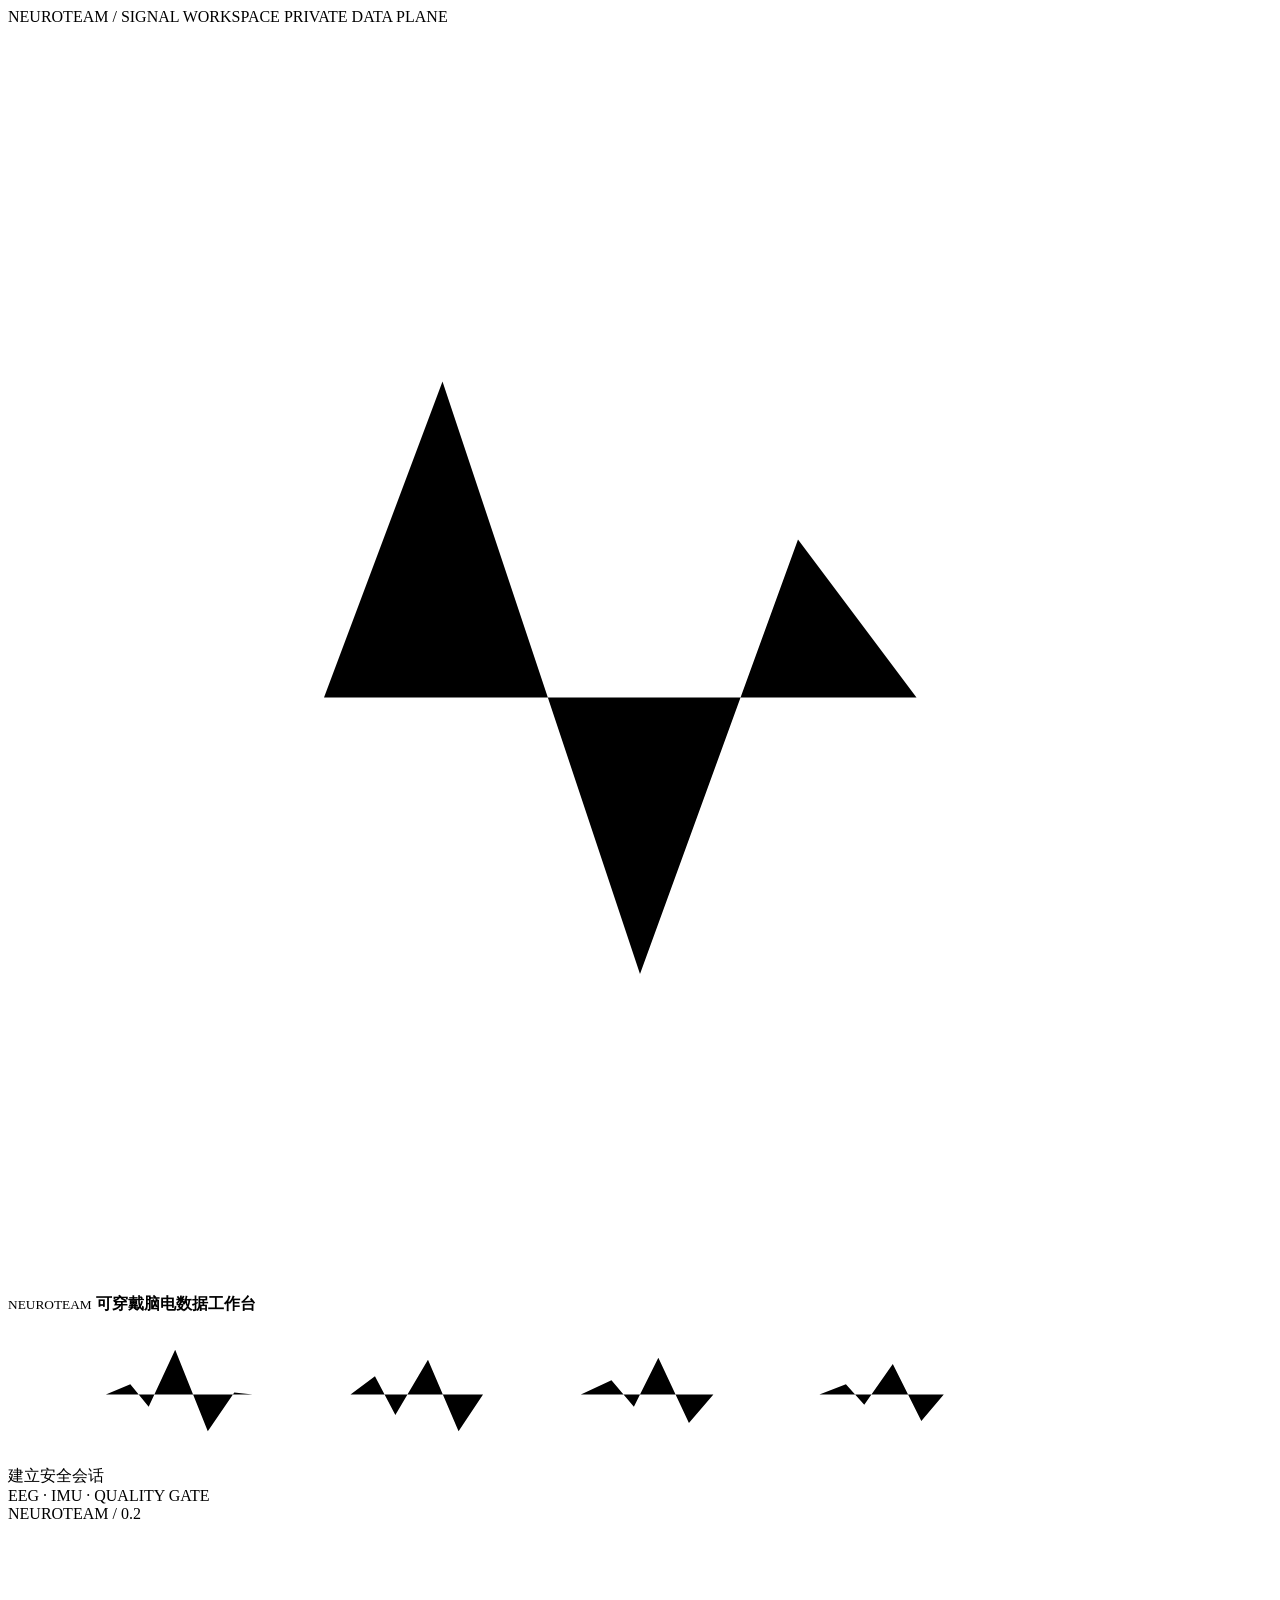
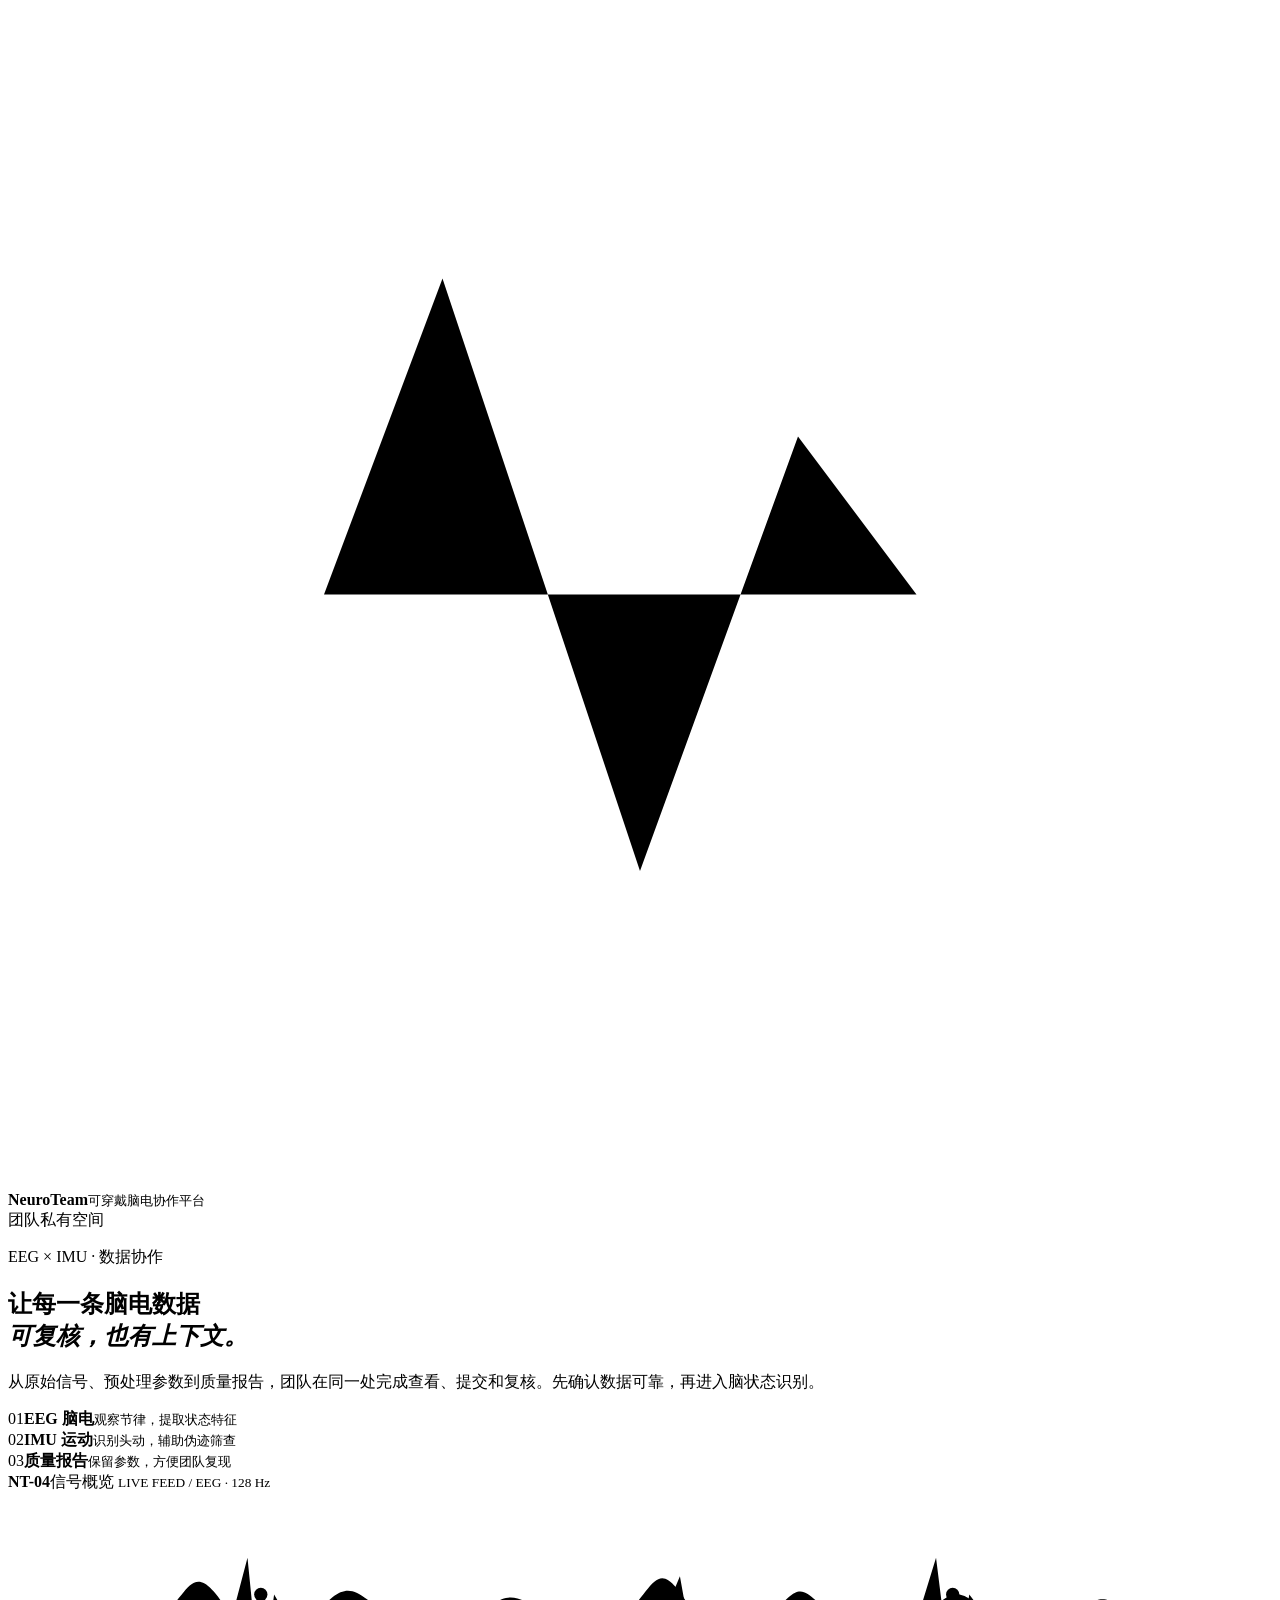
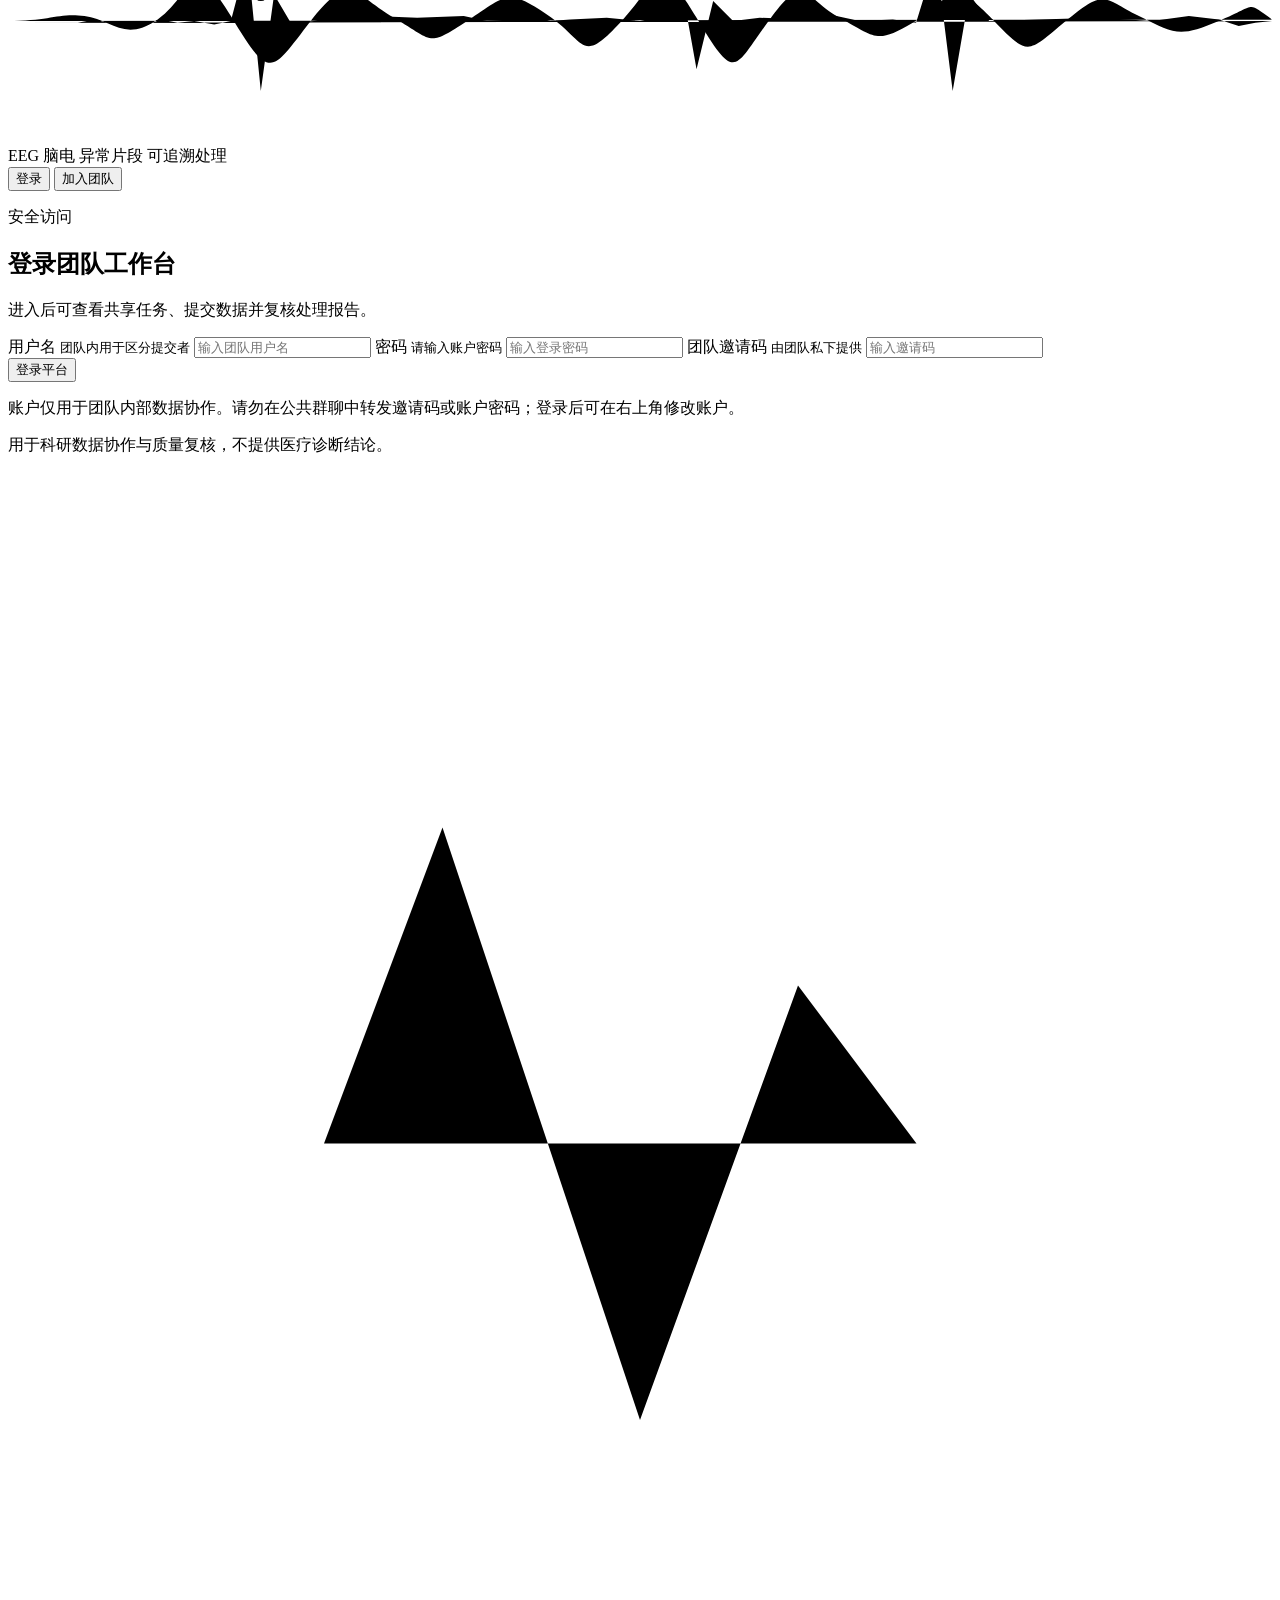
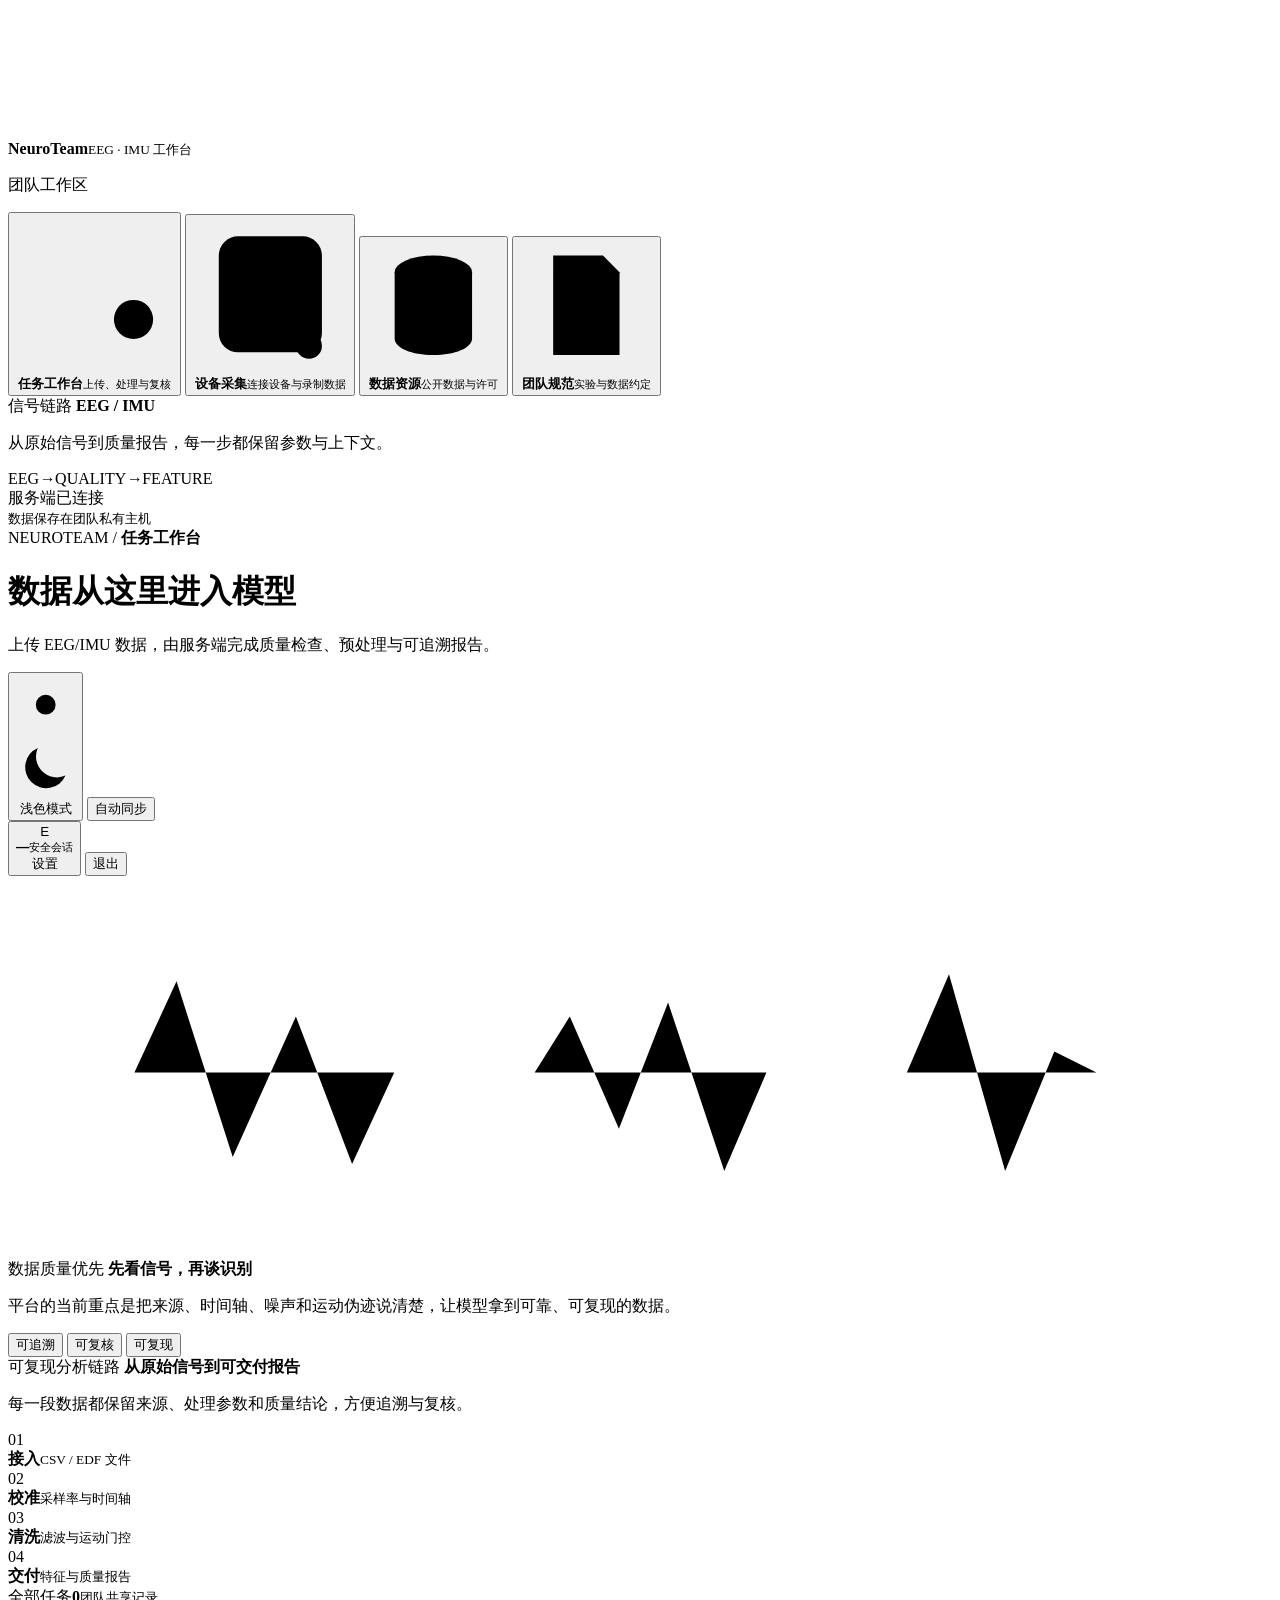
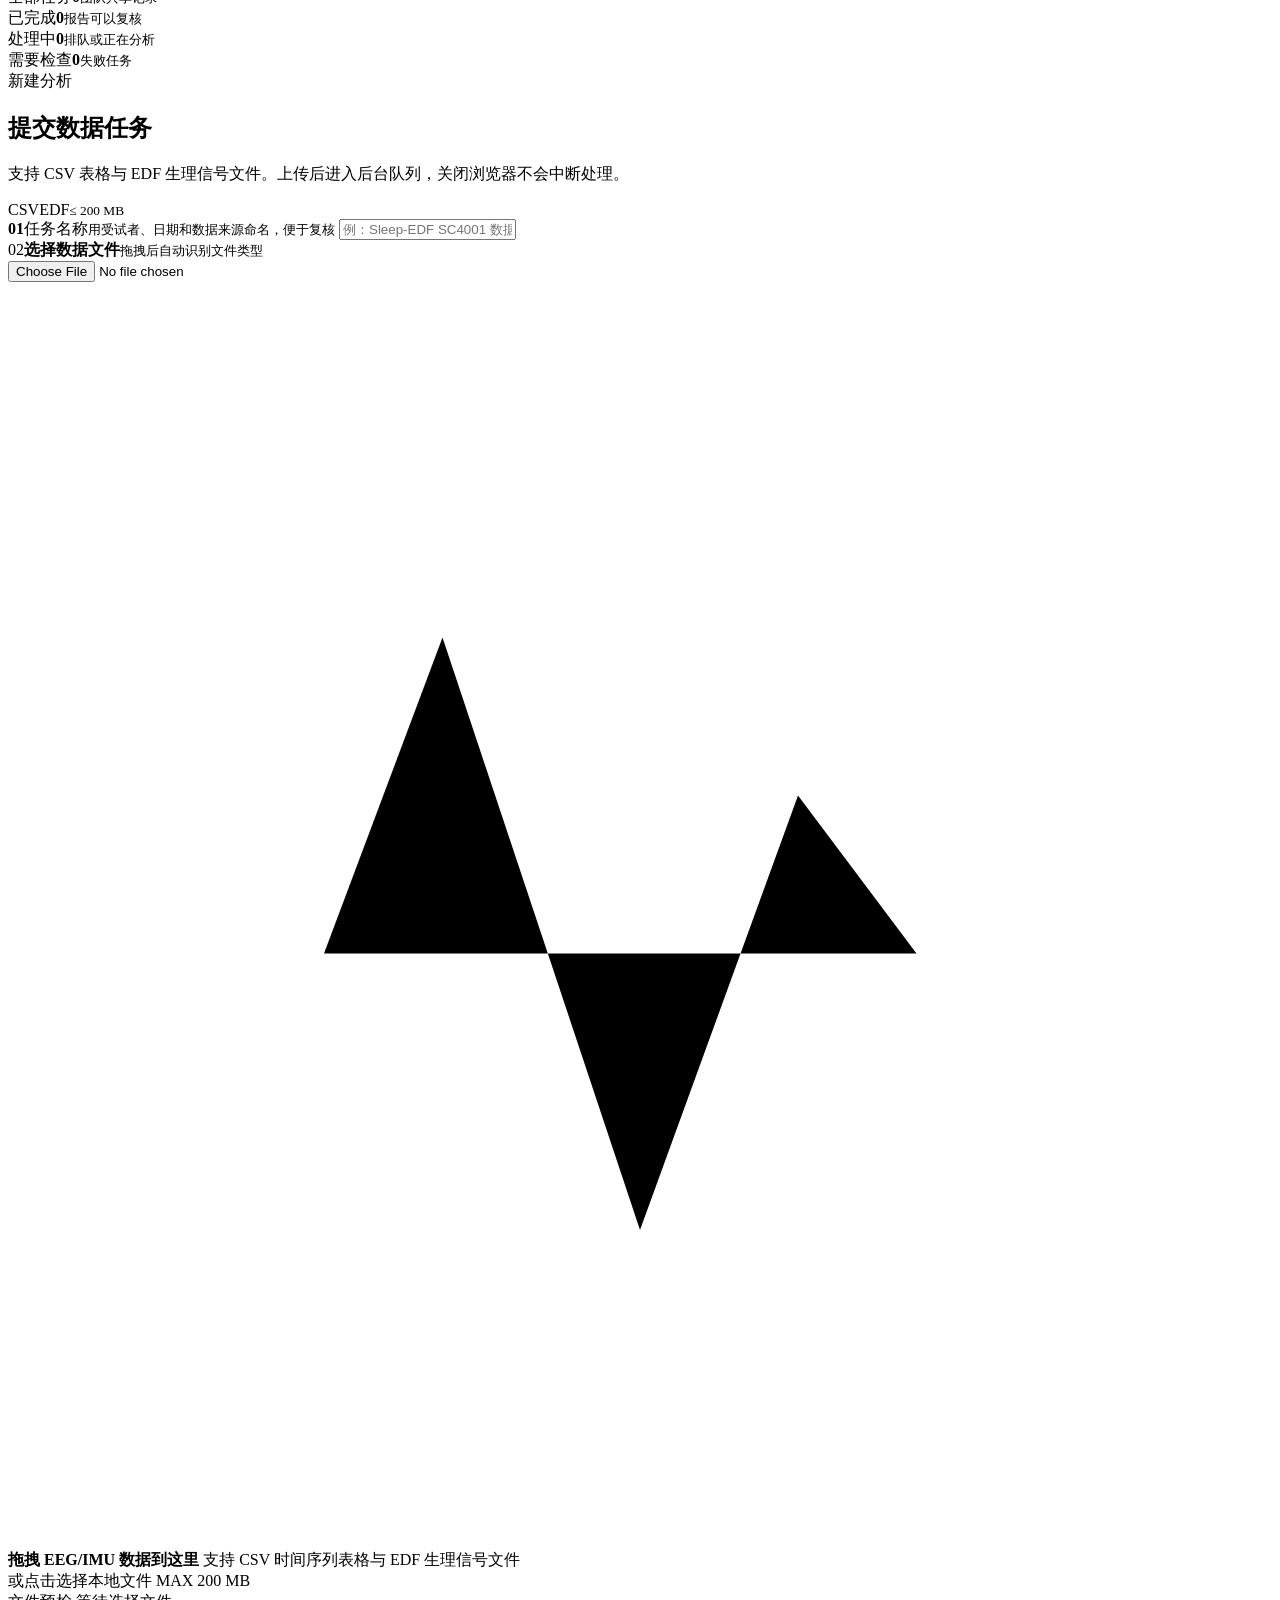
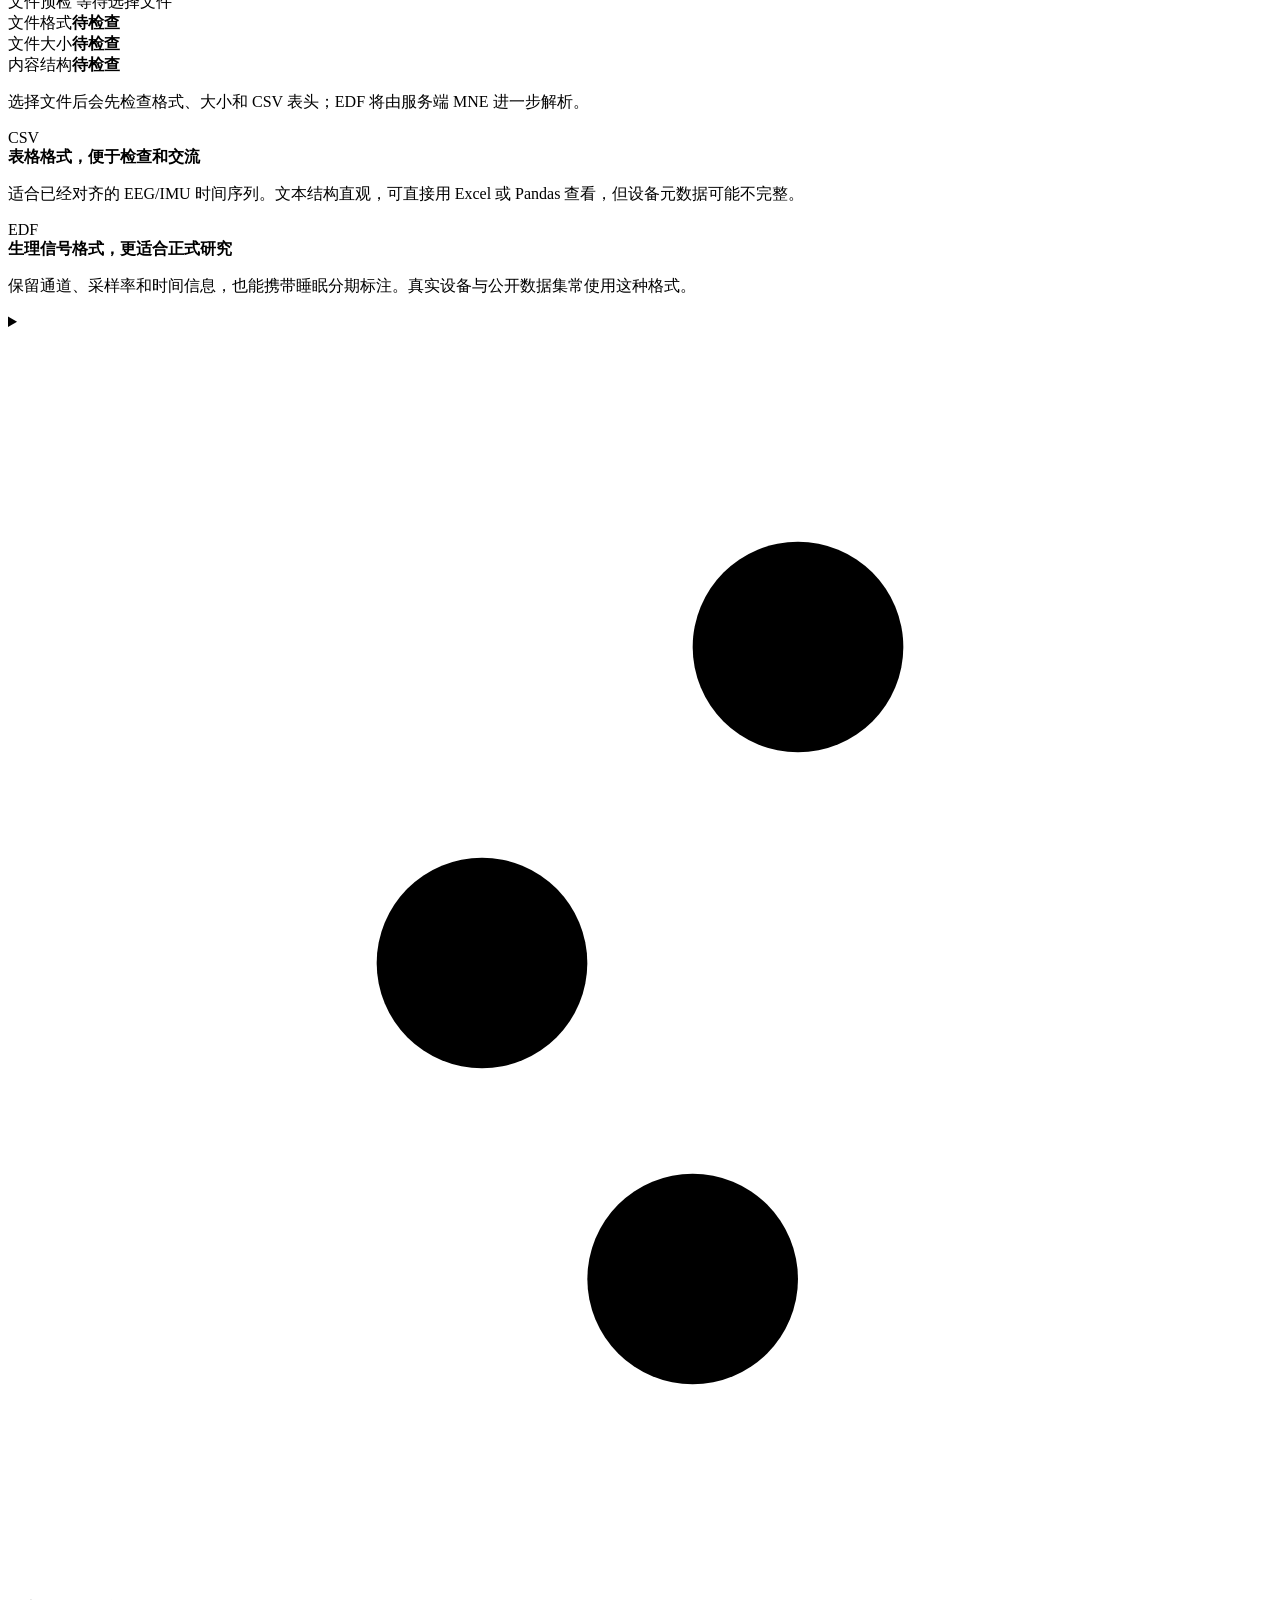
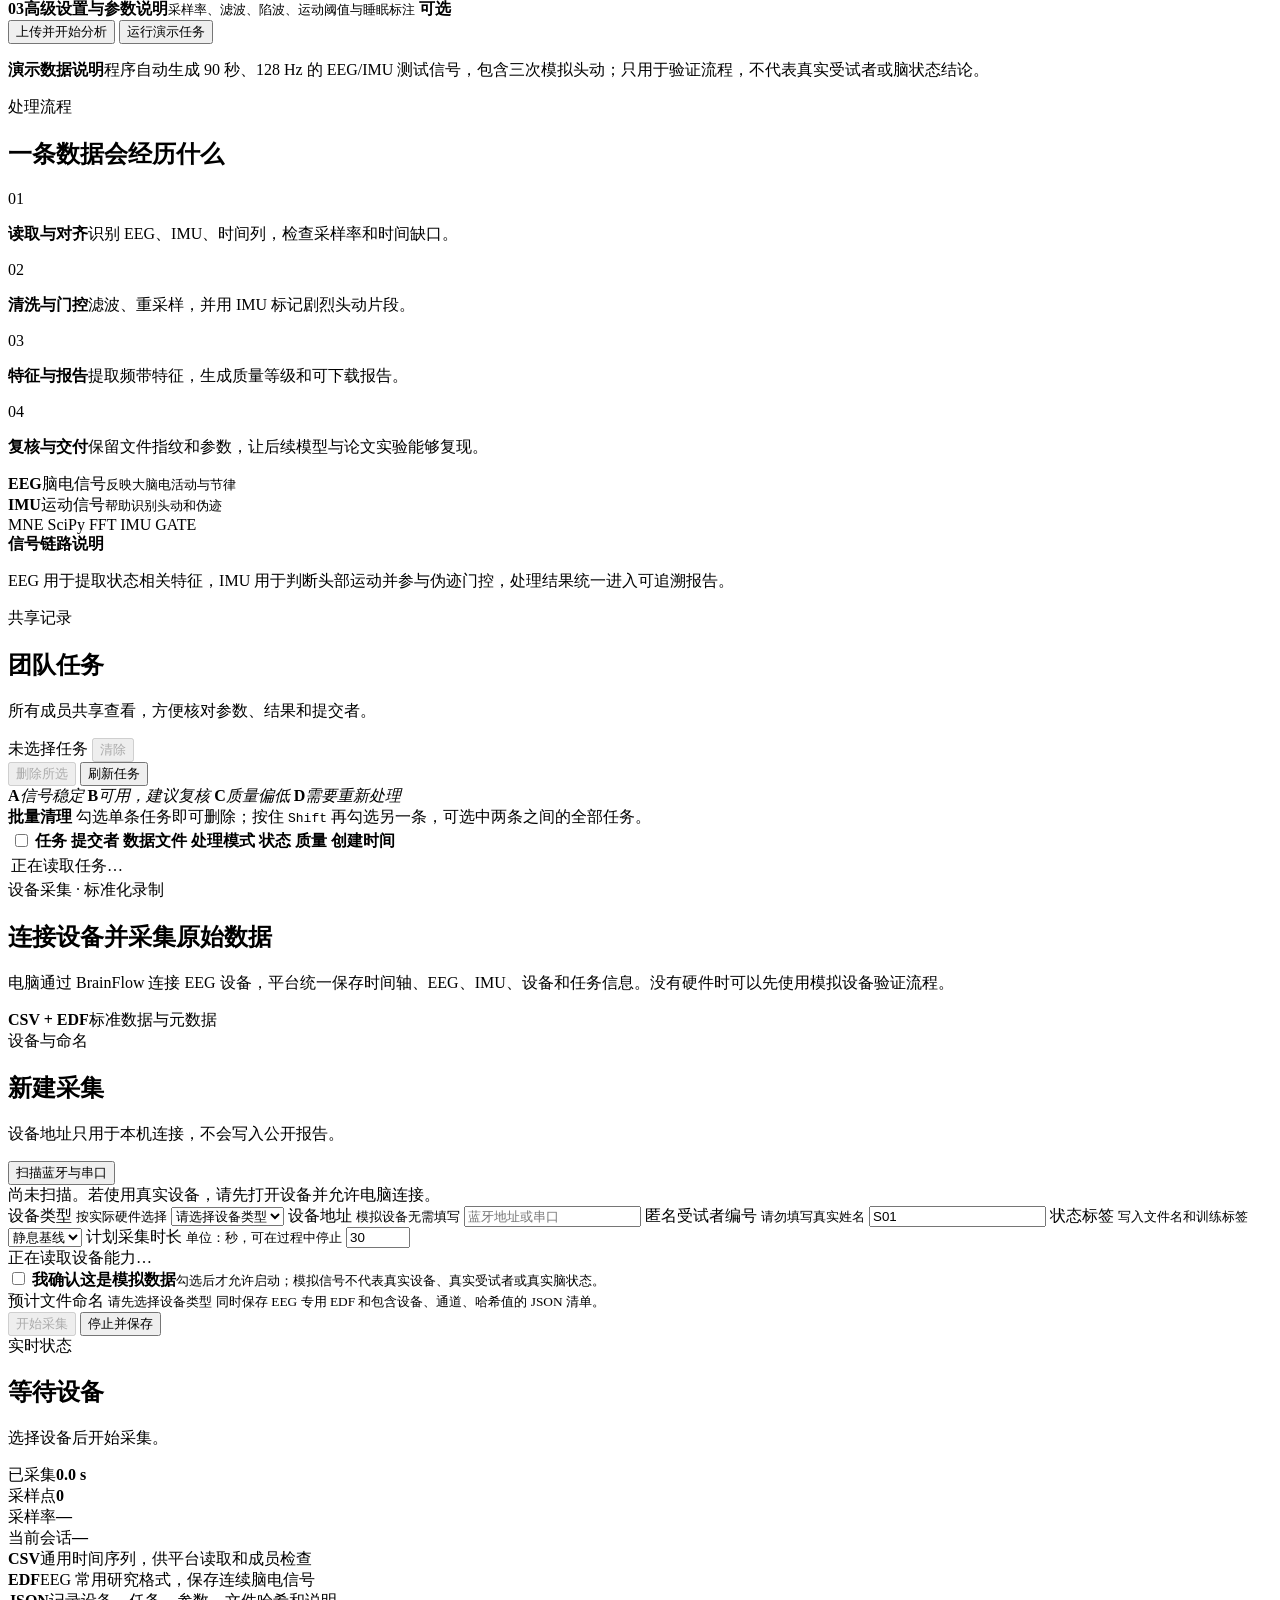
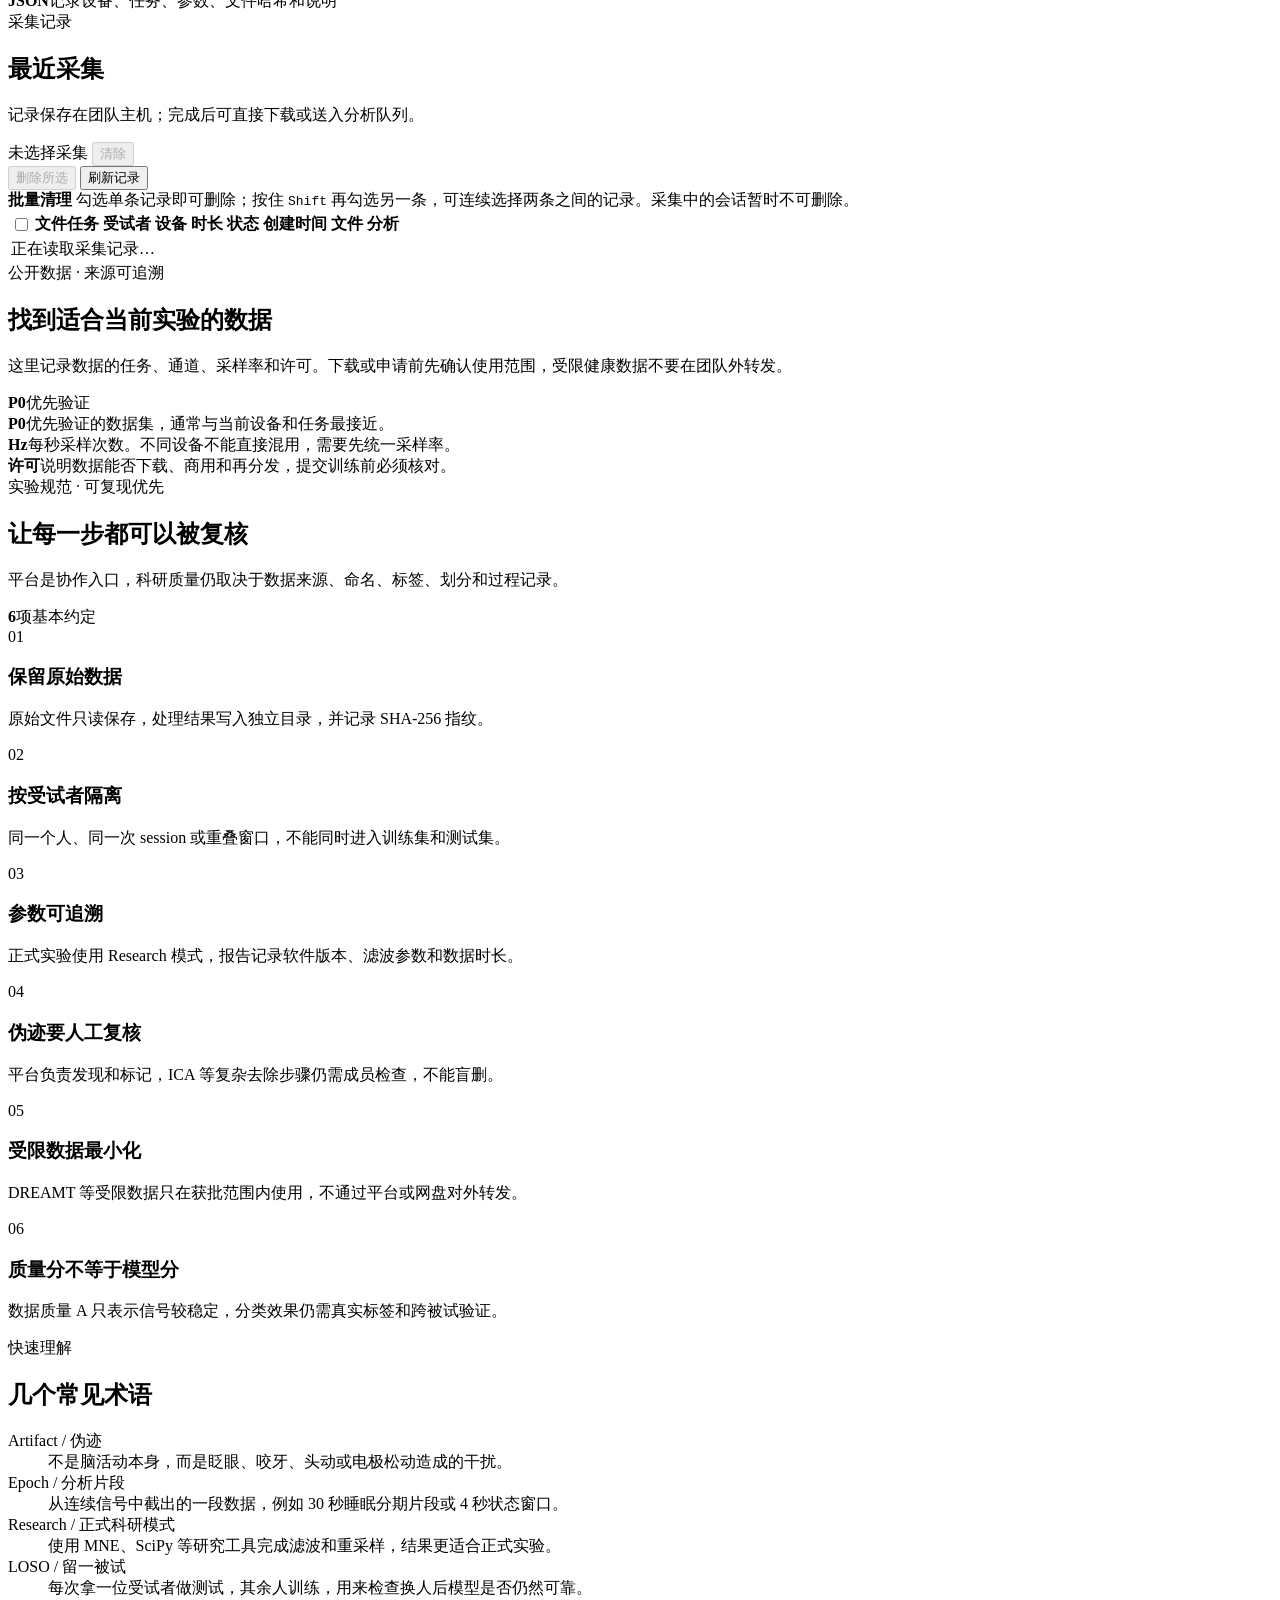
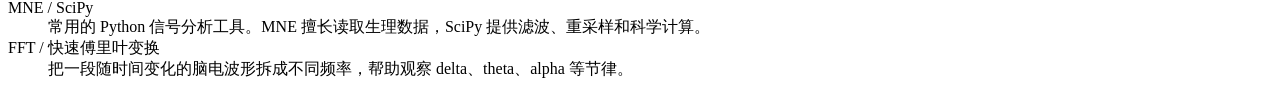
==== commit 02e9f828: "Add safe single and batch record deletion" ====
--- a/team_web/index.html
+++ b/team_web/index.html
@@ -13,7 +13,7 @@
     }
   </script>
   <link rel="icon" href="data:image/svg+xml,%3Csvg xmlns='http://www.w3.org/2000/svg' viewBox='0 0 32 32'%3E%3Crect width='32' height='32' rx='8' fill='%230d2438'/%3E%3Cpath d='M4 17h5l3-8 4 14 4-10 3 4h5' fill='none' stroke='%238dc5fa' stroke-width='2' stroke-linecap='round' stroke-linejoin='round'/%3E%3C/svg%3E">
-  <link rel="stylesheet" href="/assets/styles.css?v=20261025-11">
+  <link rel="stylesheet" href="/assets/styles.css?v=20261025-14">
 </head>
 <body>
   <div class="boot-overlay" id="bootOverlay" aria-hidden="true">
@@ -386,7 +386,14 @@
         <section class="panel jobs-panel">
           <div class="panel-heading">
             <div><span class="eyebrow">共享记录</span><h2>团队任务</h2><p>所有成员共享查看，方便核对参数、结果和提交者。</p></div>
-            <button class="ghost" id="refreshBtn">刷新任务</button>
+            <div class="record-toolbar">
+              <div class="selection-summary">
+                <span id="jobsSelectionCount">未选择任务</span>
+                <button class="text-action" id="clearJobSelection" type="button" disabled>清除</button>
+              </div>
+              <button class="danger-button compact" id="deleteSelectedJobs" type="button" disabled>删除所选</button>
+              <button class="ghost compact" id="refreshBtn">刷新任务</button>
+            </div>
           </div>
           <div class="quality-legend" aria-label="数据质量等级说明">
             <span><b class="grade-a">A</b><em>信号稳定</em></span>
@@ -394,10 +401,14 @@
             <span><b class="grade-c">C</b><em>质量偏低</em></span>
             <span><b class="grade-d">D</b><em>需要重新处理</em></span>
           </div>
+          <div class="selection-guide">
+            <strong>批量清理</strong>
+            <span>勾选单条任务即可删除；按住 <kbd>Shift</kbd> 再勾选另一条，可选中两条之间的全部任务。</span>
+          </div>
           <div class="table-wrap">
             <table>
-              <thead><tr><th>任务</th><th>提交者</th><th>数据文件</th><th>处理模式</th><th>状态</th><th>质量</th><th>创建时间</th><th></th></tr></thead>
-              <tbody id="jobsBody"><tr><td colspan="8" class="empty">正在读取任务…</td></tr></tbody>
+              <thead><tr><th class="select-cell"><input class="record-check" id="jobsSelectAll" type="checkbox" aria-label="选择全部可删除任务"></th><th>任务</th><th>提交者</th><th>数据文件</th><th>处理模式</th><th>状态</th><th>质量</th><th>创建时间</th><th></th></tr></thead>
+              <tbody id="jobsBody"><tr><td colspan="9" class="empty">正在读取任务…</td></tr></tbody>
             </table>
           </div>
         </section>
@@ -496,12 +507,23 @@
         <section class="panel acquisition-history">
           <div class="panel-heading">
             <div><span class="eyebrow">采集记录</span><h2>最近采集</h2><p>记录保存在团队主机；完成后可直接下载或送入分析队列。</p></div>
-            <button class="ghost" id="refreshAcquisitionsBtn" type="button">刷新记录</button>
+            <div class="record-toolbar">
+              <div class="selection-summary">
+                <span id="acquisitionsSelectionCount">未选择采集</span>
+                <button class="text-action" id="clearAcquisitionSelection" type="button" disabled>清除</button>
+              </div>
+              <button class="danger-button compact" id="deleteSelectedAcquisitions" type="button" disabled>删除所选</button>
+              <button class="ghost compact" id="refreshAcquisitionsBtn" type="button">刷新记录</button>
+            </div>
+          </div>
+          <div class="selection-guide">
+            <strong>批量清理</strong>
+            <span>勾选单条记录即可删除；按住 <kbd>Shift</kbd> 再勾选另一条，可连续选择两条之间的记录。采集中的会话暂时不可删除。</span>
           </div>
           <div class="table-wrap">
             <table>
-              <thead><tr><th>文件任务</th><th>受试者</th><th>设备</th><th>时长</th><th>状态</th><th>创建时间</th><th>文件</th><th>分析</th></tr></thead>
-              <tbody id="acquisitionBody"><tr><td colspan="8" class="empty">正在读取采集记录…</td></tr></tbody>
+              <thead><tr><th class="select-cell"><input class="record-check" id="acquisitionsSelectAll" type="checkbox" aria-label="选择全部可删除采集记录"></th><th>文件任务</th><th>受试者</th><th>设备</th><th>时长</th><th>状态</th><th>创建时间</th><th>文件</th><th>分析</th><th></th></tr></thead>
+              <tbody id="acquisitionBody"><tr><td colspan="10" class="empty">正在读取采集记录…</td></tr></tbody>
             </table>
           </div>
         </section>
@@ -615,6 +637,28 @@
     </div>
   </dialog>
 
-  <script src="/assets/app.js?v=20261025-11"></script>
+  <dialog id="deleteDialog" class="delete-dialog">
+    <div class="dialog-head delete-dialog-head">
+      <div><span class="eyebrow">不可撤销操作</span><h2>确认删除所选记录？</h2></div>
+      <button class="icon-button" id="closeDeleteDialog" aria-label="关闭删除确认">×</button>
+    </div>
+    <div class="dialog-content delete-dialog-content">
+      <div class="delete-warning">
+        <span class="delete-warning-mark">!</span>
+        <div>
+          <strong id="deleteSummary">即将删除记录</strong>
+          <p id="deleteExplanation">数据库记录、原始文件和处理结果会一起清理，删除后无法恢复。</p>
+        </div>
+      </div>
+      <div class="delete-preview" id="deletePreview"></div>
+      <div class="form-message hidden" id="deleteMessage" role="status" aria-live="polite"></div>
+      <div class="delete-dialog-actions">
+        <button class="secondary" id="cancelDeleteDialog" type="button">保留记录</button>
+        <button class="danger-button" id="confirmDeleteBtn" type="button">确认删除</button>
+      </div>
+    </div>
+  </dialog>
+
+  <script src="/assets/app.js?v=20261025-14"></script>
 </body>
 </html>
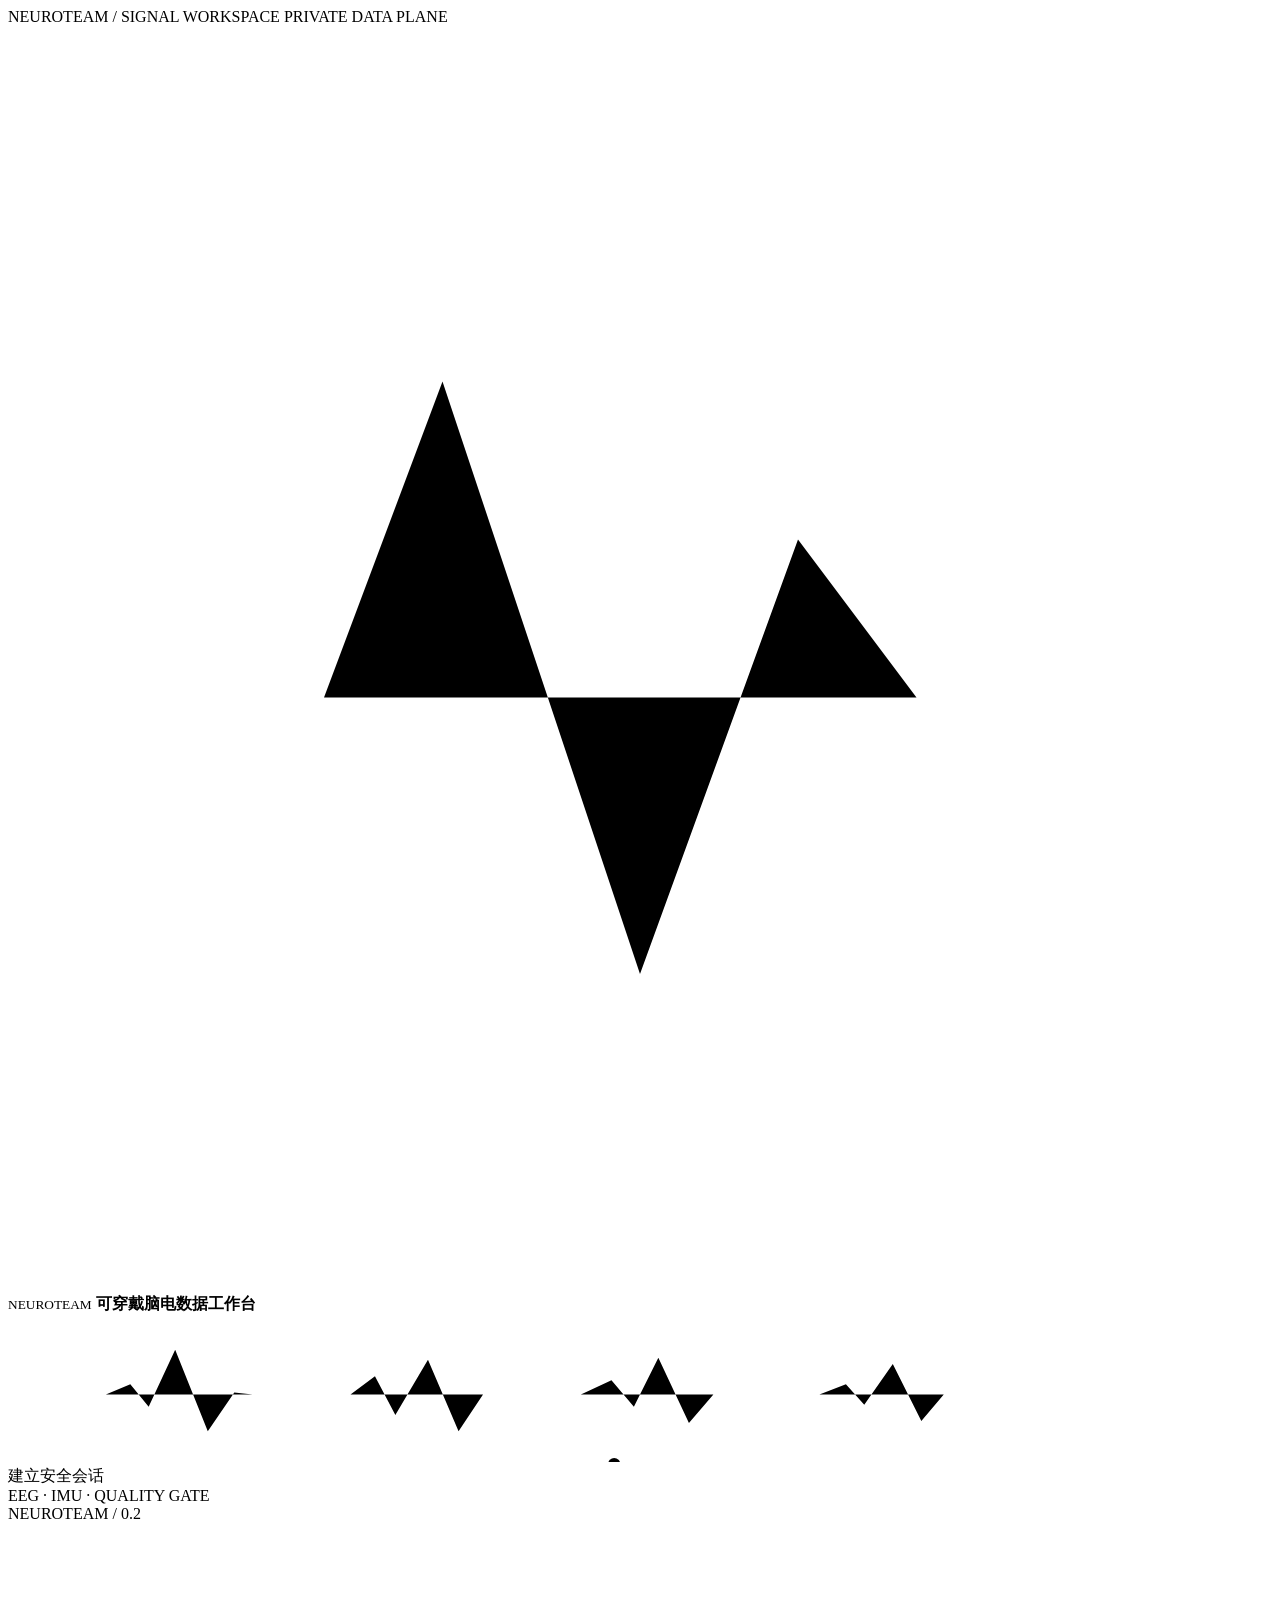
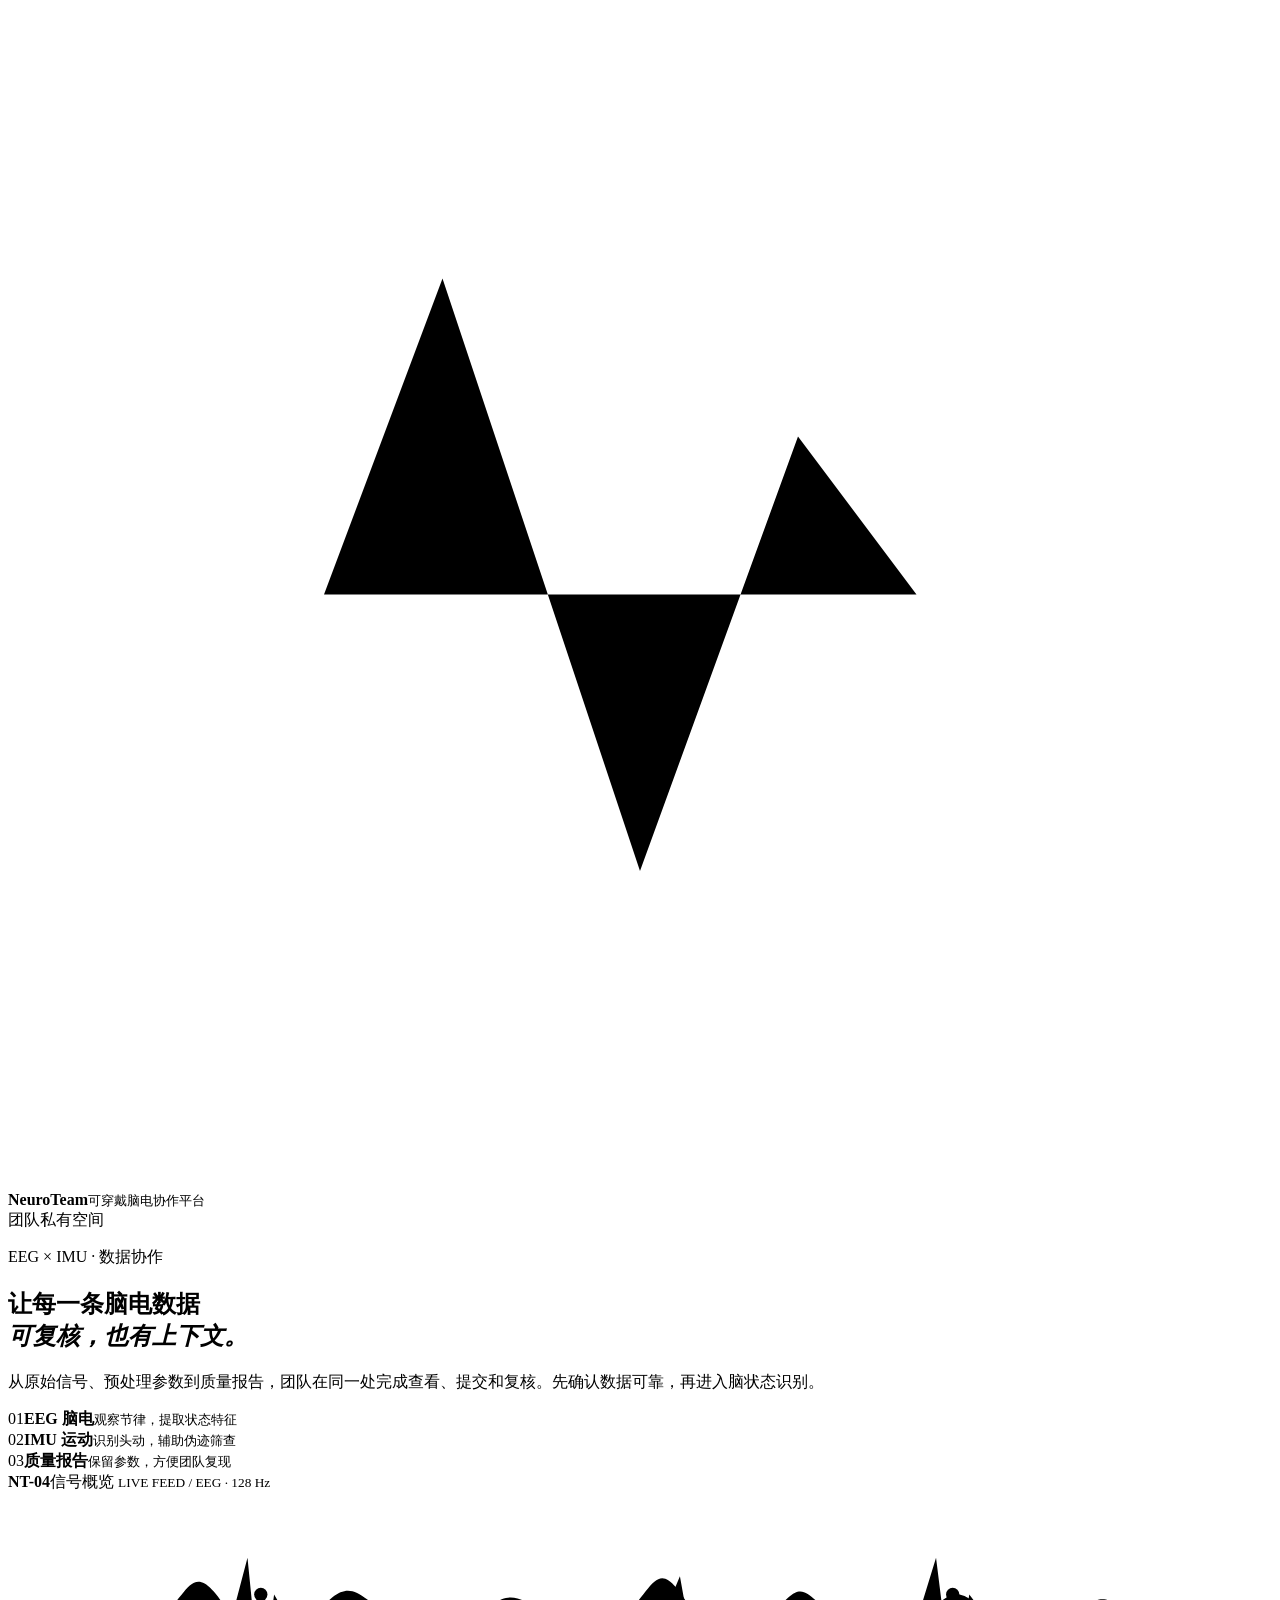
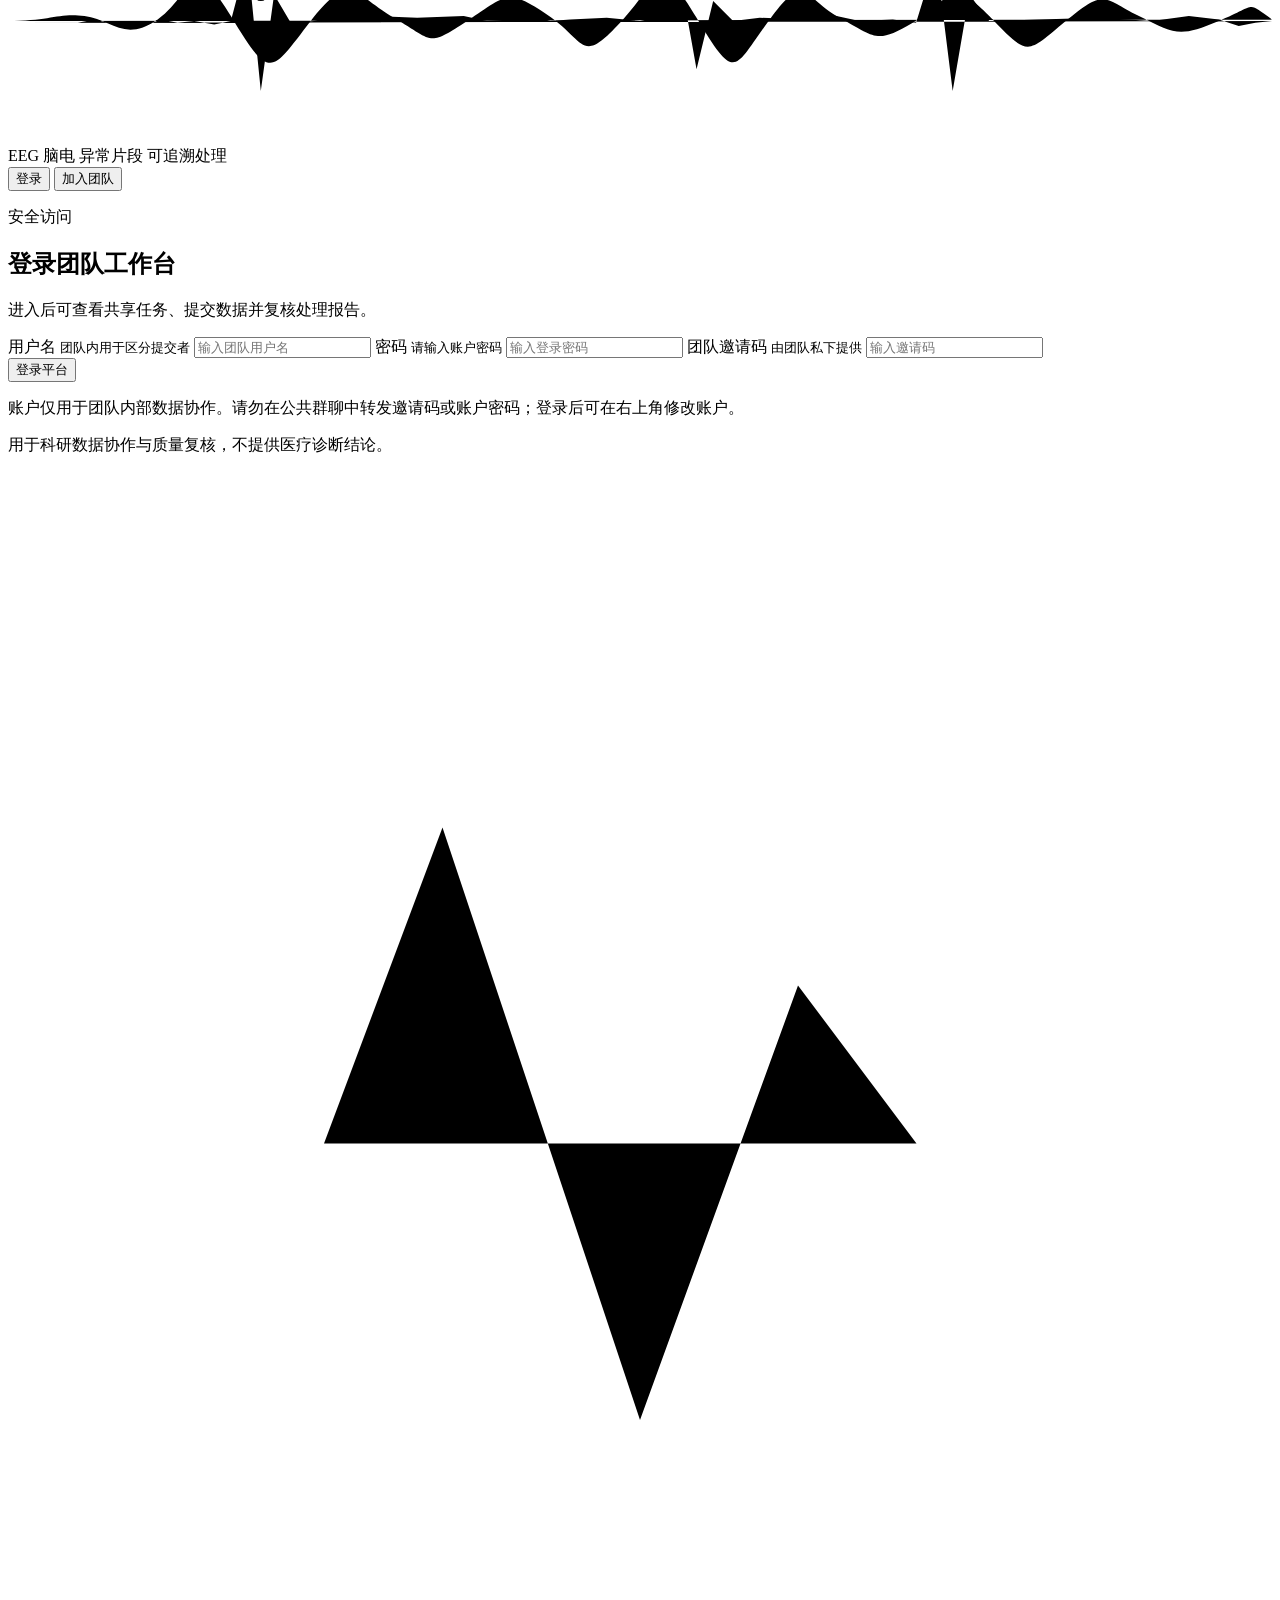
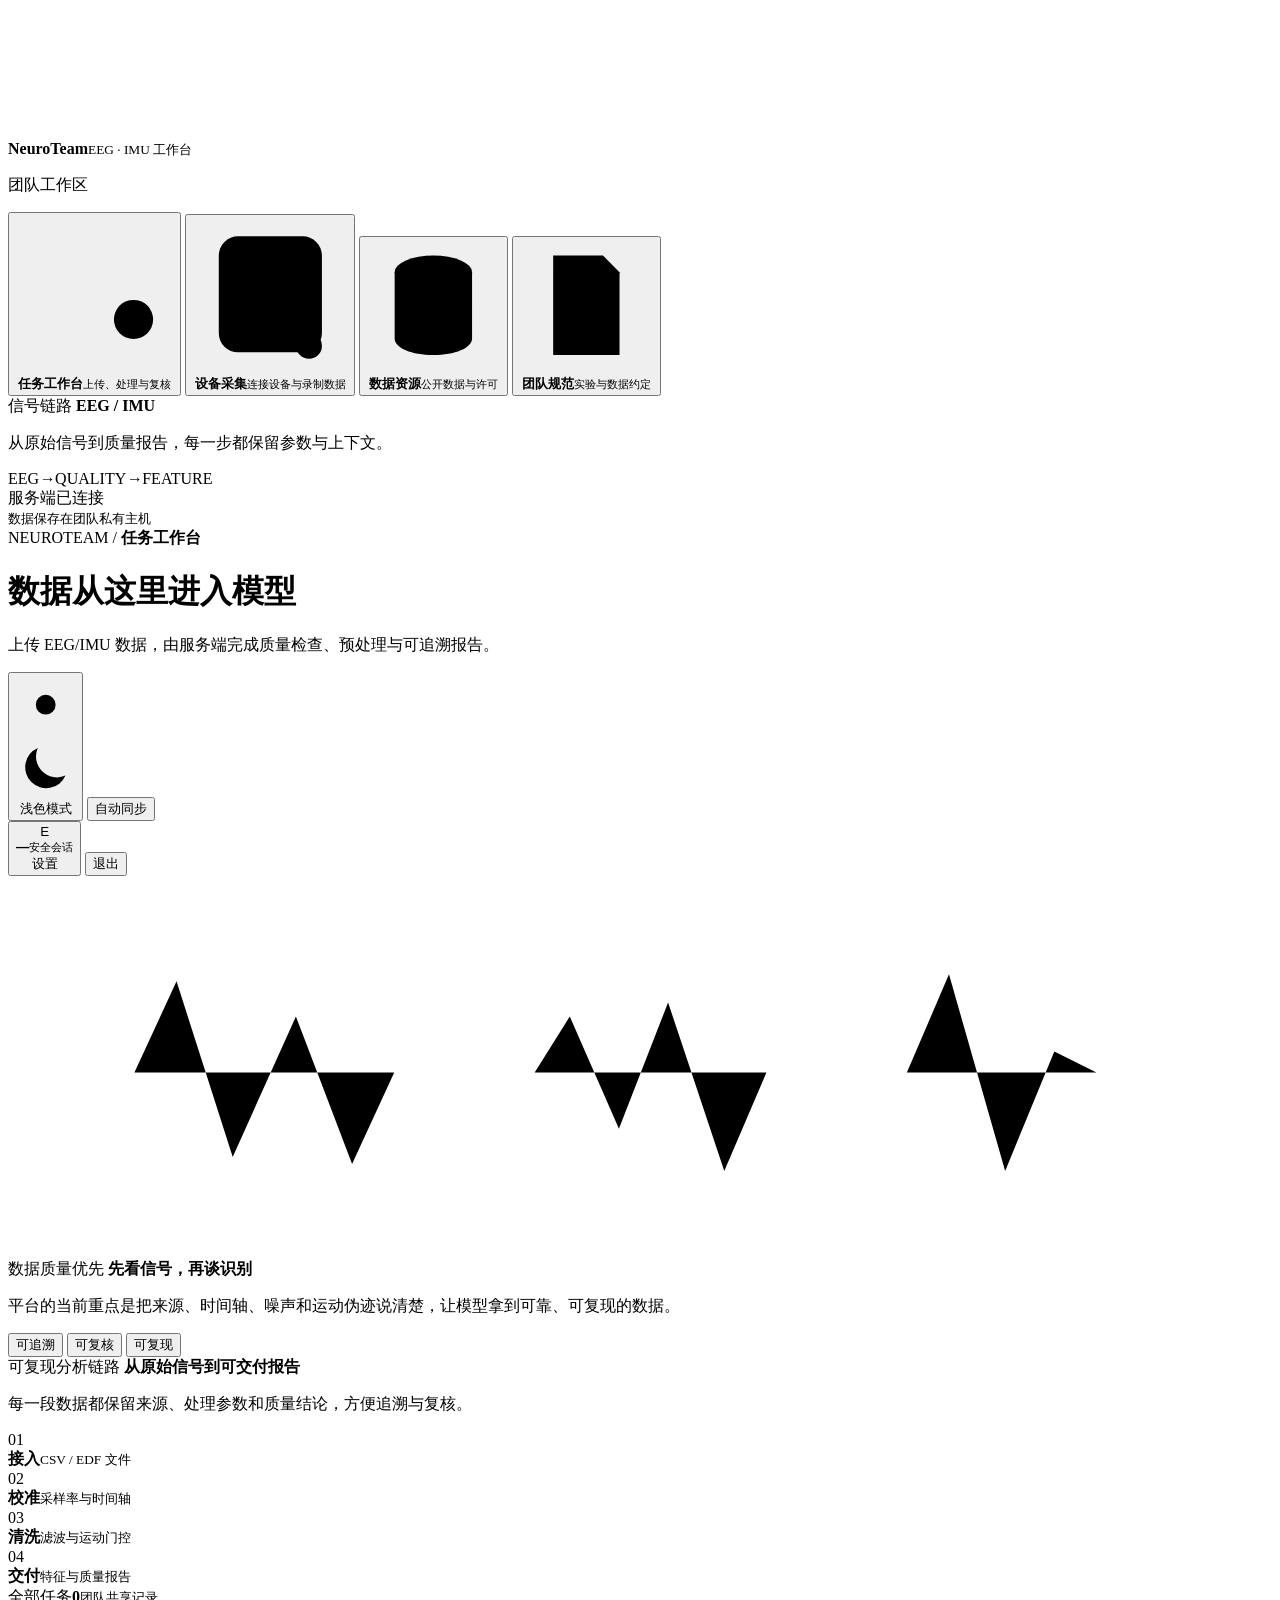
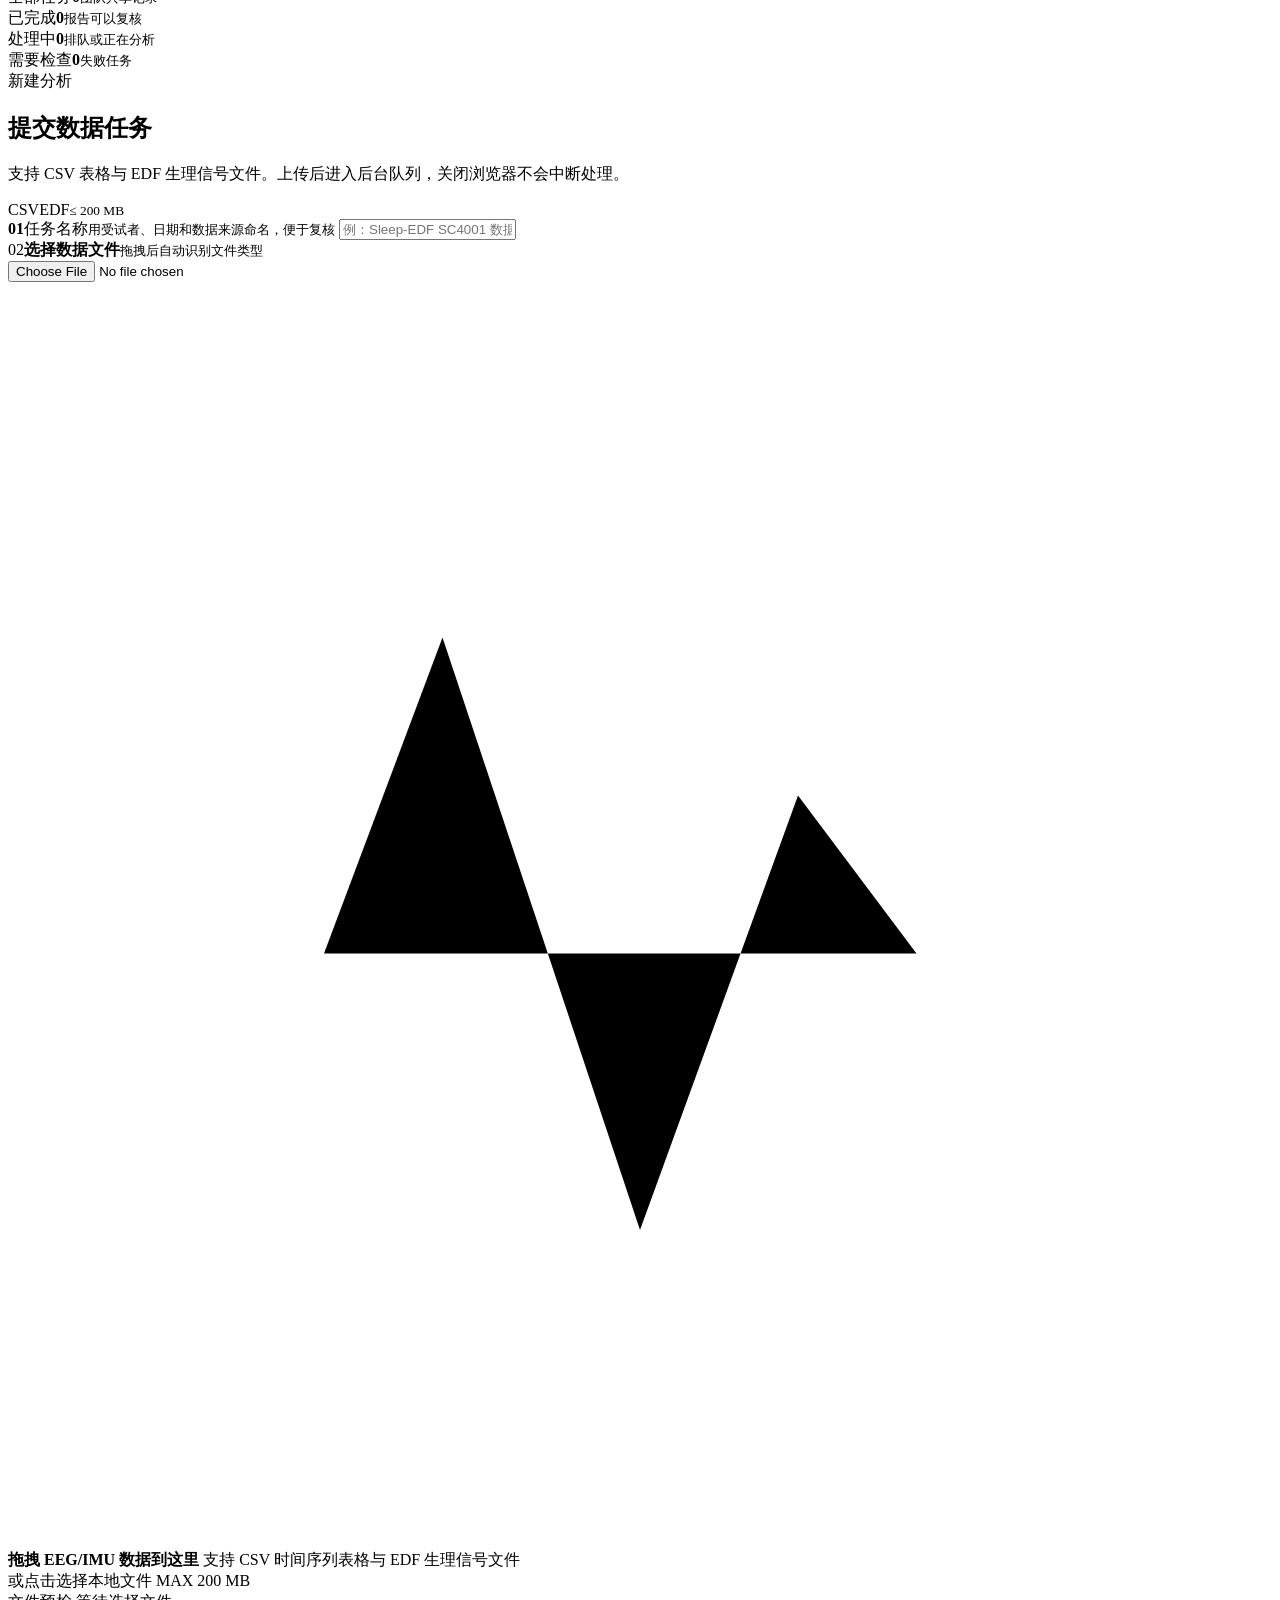
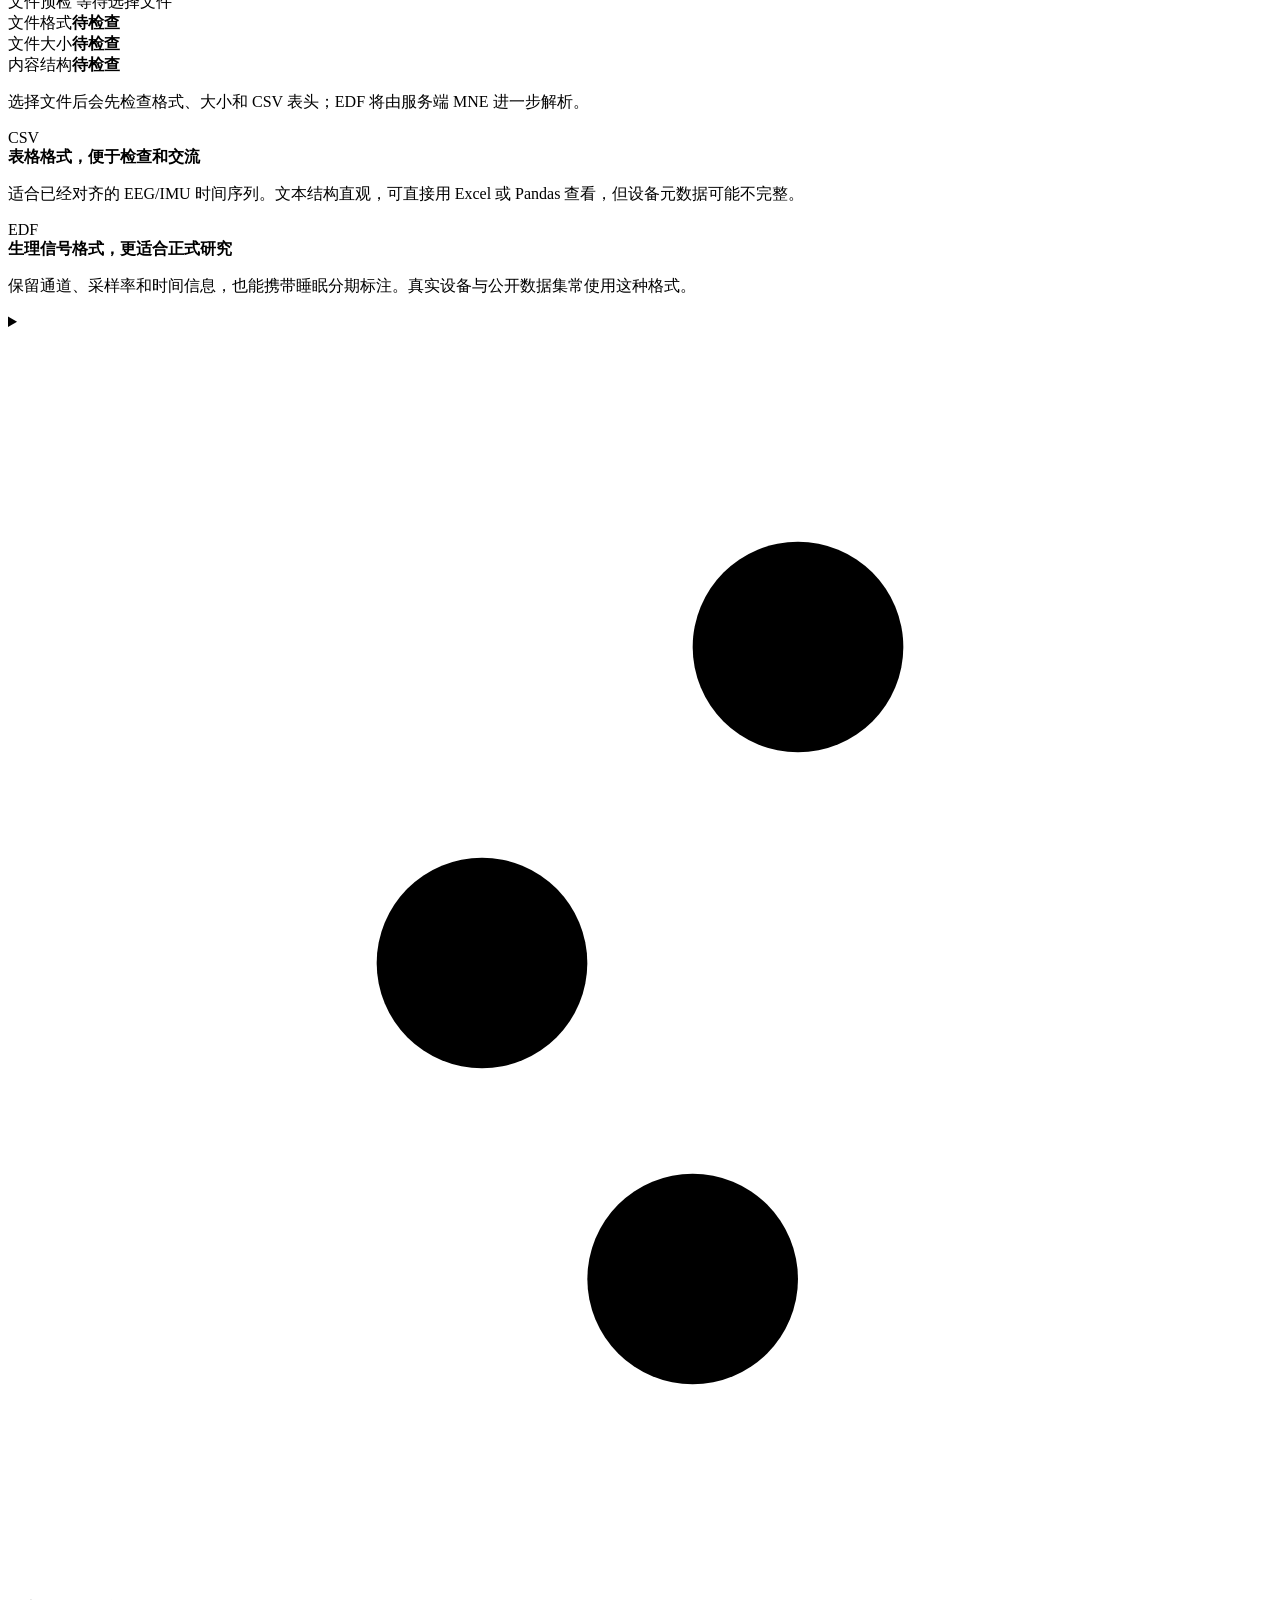
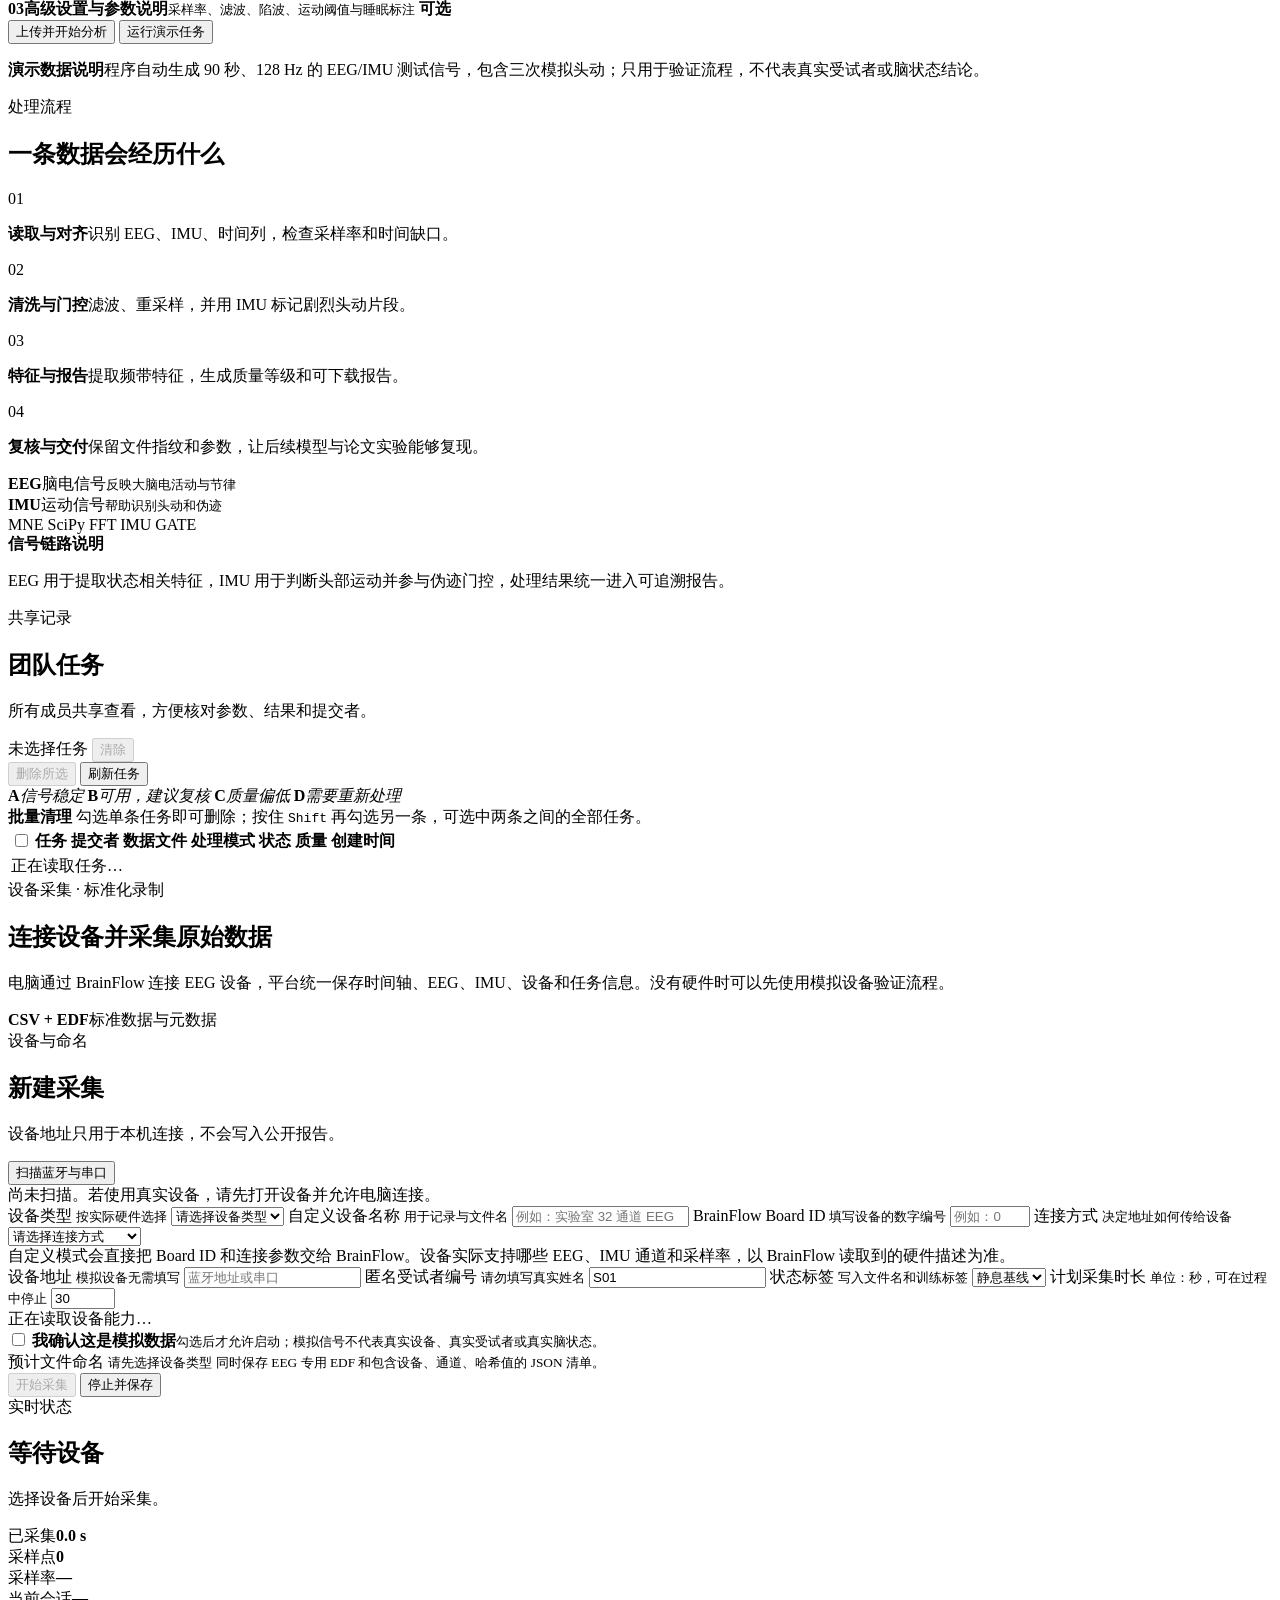
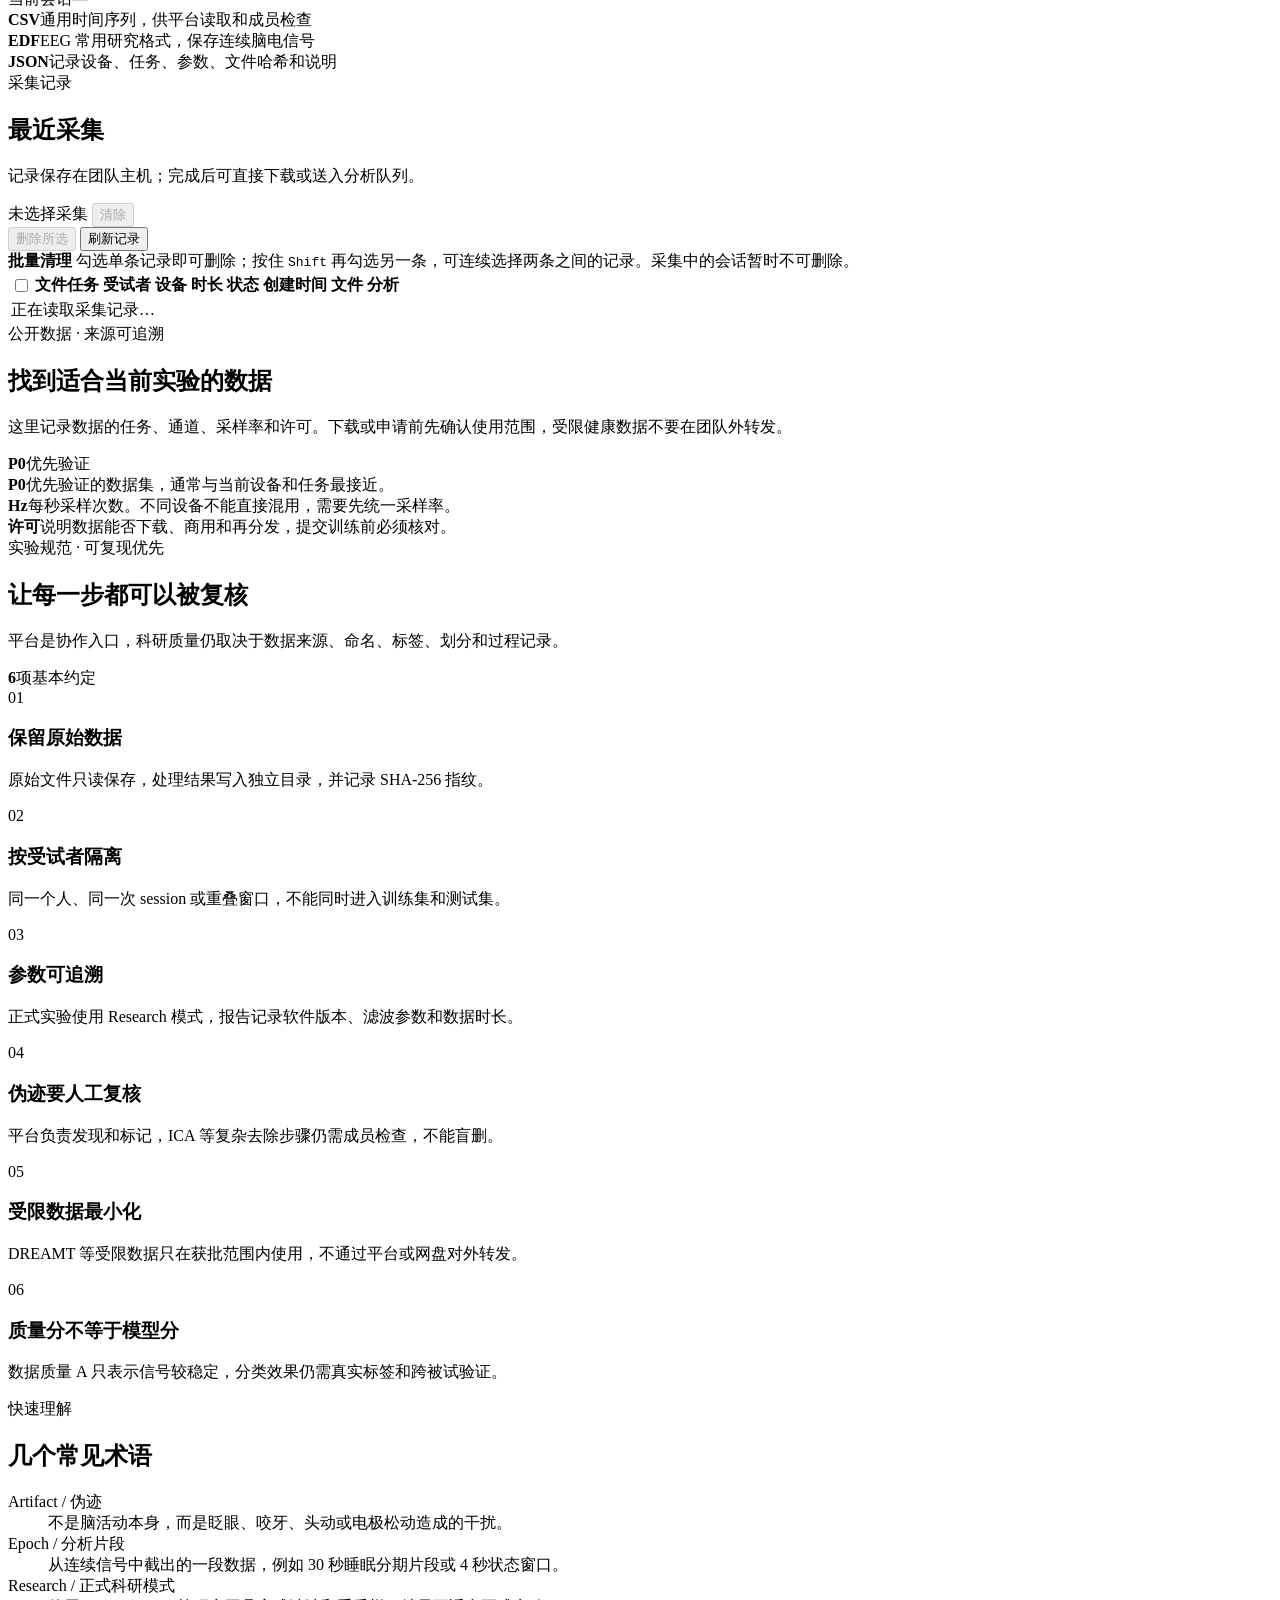
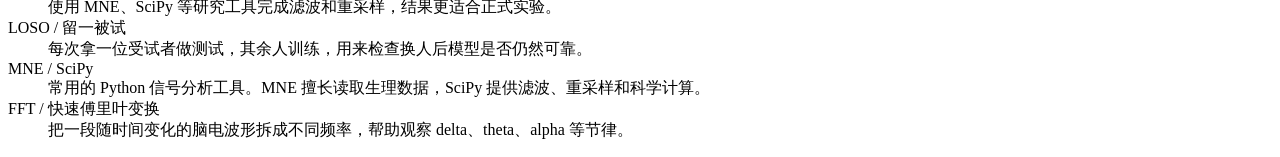
==== commit 3517bc6c: "Add custom BrainFlow devices and flexible usernames" ====
--- a/team_web/index.html
+++ b/team_web/index.html
@@ -13,7 +13,7 @@
     }
   </script>
   <link rel="icon" href="data:image/svg+xml,%3Csvg xmlns='http://www.w3.org/2000/svg' viewBox='0 0 32 32'%3E%3Crect width='32' height='32' rx='8' fill='%230d2438'/%3E%3Cpath d='M4 17h5l3-8 4 14 4-10 3 4h5' fill='none' stroke='%238dc5fa' stroke-width='2' stroke-linecap='round' stroke-linejoin='round'/%3E%3C/svg%3E">
-  <link rel="stylesheet" href="/assets/styles.css?v=20261025-14">
+  <link rel="stylesheet" href="/assets/styles.css?v=20261025-15">
 </head>
 <body>
   <div class="boot-overlay" id="bootOverlay" aria-hidden="true">
@@ -118,7 +118,7 @@
           <form id="authForm">
             <label class="field">
               <span class="field-label">用户名 <small>团队内用于区分提交者</small></span>
-              <input id="username" autocomplete="username" minlength="3" maxlength="32" placeholder="输入团队用户名" required>
+              <input id="username" autocomplete="username" minlength="1" maxlength="32" placeholder="输入团队用户名" required>
             </label>
             <label class="field">
               <span class="field-label">密码 <small id="passwordHint">请输入账户密码</small></span>
@@ -441,6 +441,27 @@
                     <option value="">请选择设备类型</option>
                   </select>
                 </label>
+                <label class="field custom-device-field hidden">
+                  <span class="field-label">自定义设备名称 <small>用于记录与文件名</small></span>
+                  <input id="customDeviceName" maxlength="64" autocomplete="off" placeholder="例如：实验室 32 通道 EEG">
+                </label>
+                <label class="field custom-device-field hidden">
+                  <span class="field-label">BrainFlow Board ID <small>填写设备的数字编号</small></span>
+                  <input id="customBoardId" type="number" step="1" min="-10000" max="10000" placeholder="例如：0">
+                </label>
+                <label class="field custom-device-field hidden">
+                  <span class="field-label">连接方式 <small>决定地址如何传给设备</small></span>
+                  <select id="customTransport" data-custom-select data-select-code="LINK">
+                    <option value="">请选择连接方式</option>
+                    <option value="serial">串口 / USB Dongle</option>
+                    <option value="bluetooth">蓝牙</option>
+                    <option value="ip">网络 IP</option>
+                    <option value="none">无需地址</option>
+                  </select>
+                </label>
+                <div class="custom-device-note custom-device-field hidden">
+                  自定义模式会直接把 Board ID 和连接参数交给 BrainFlow。设备实际支持哪些 EEG、IMU 通道和采样率，以 BrainFlow 读取到的硬件描述为准。
+                </div>
                 <label class="field">
                   <span class="field-label">设备地址 <small id="deviceAddressHint">模拟设备无需填写</small></span>
                   <input id="deviceAddress" autocomplete="off" placeholder="蓝牙地址或串口">
@@ -598,8 +619,8 @@
       </div>
       <div class="account-form-grid">
         <label class="field">
-          <span class="field-label">新用户名 <small>3—32 位，可使用中文、字母、数字、下划线或短横线</small></span>
-          <input id="accountUsername" minlength="3" maxlength="32" autocomplete="username" required>
+            <span class="field-label">新用户名 <small>1—32 位，可包含任何语言文字、空格和符号</small></span>
+            <input id="accountUsername" minlength="1" maxlength="32" autocomplete="username" required>
         </label>
         <label class="field">
           <span class="field-label">当前密码 <small>用于确认这是你本人操作</small></span>
@@ -659,6 +680,6 @@
     </div>
   </dialog>
 
-  <script src="/assets/app.js?v=20261025-14"></script>
+  <script src="/assets/app.js?v=20261025-15"></script>
 </body>
 </html>
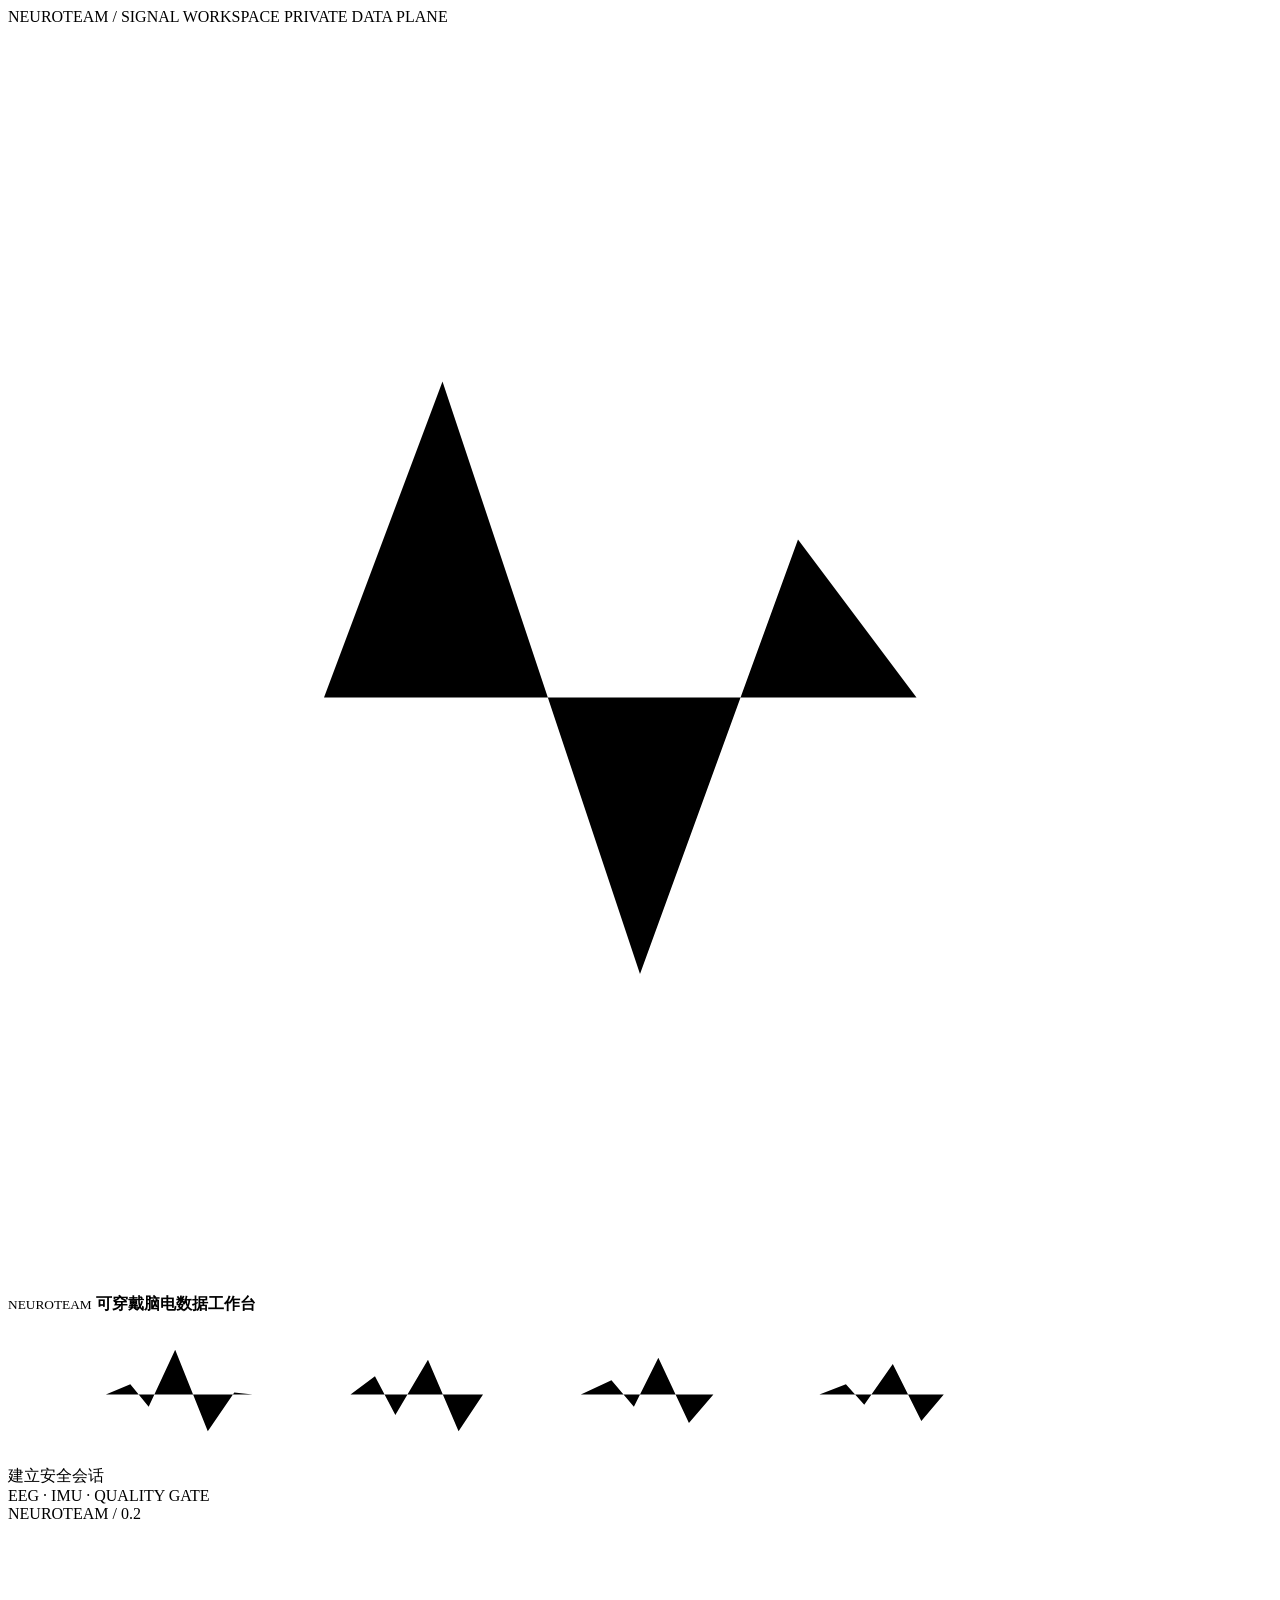
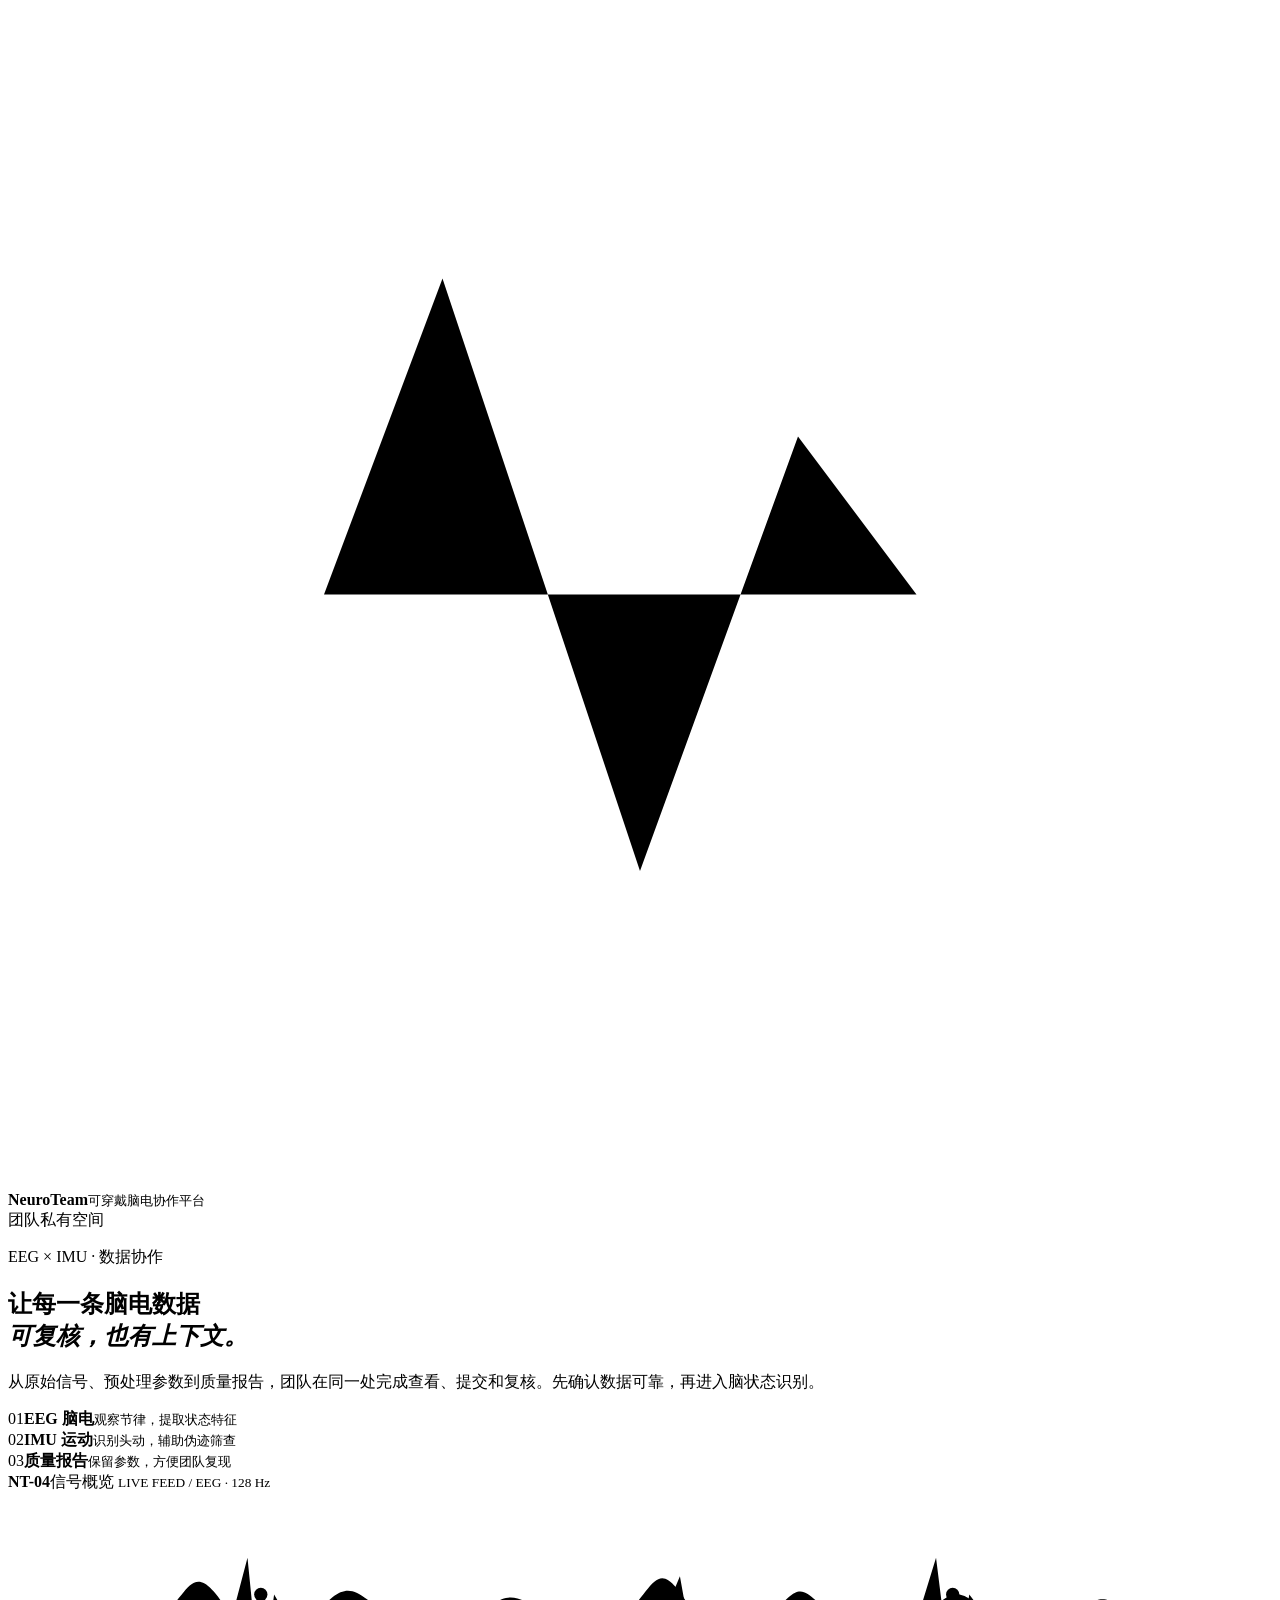
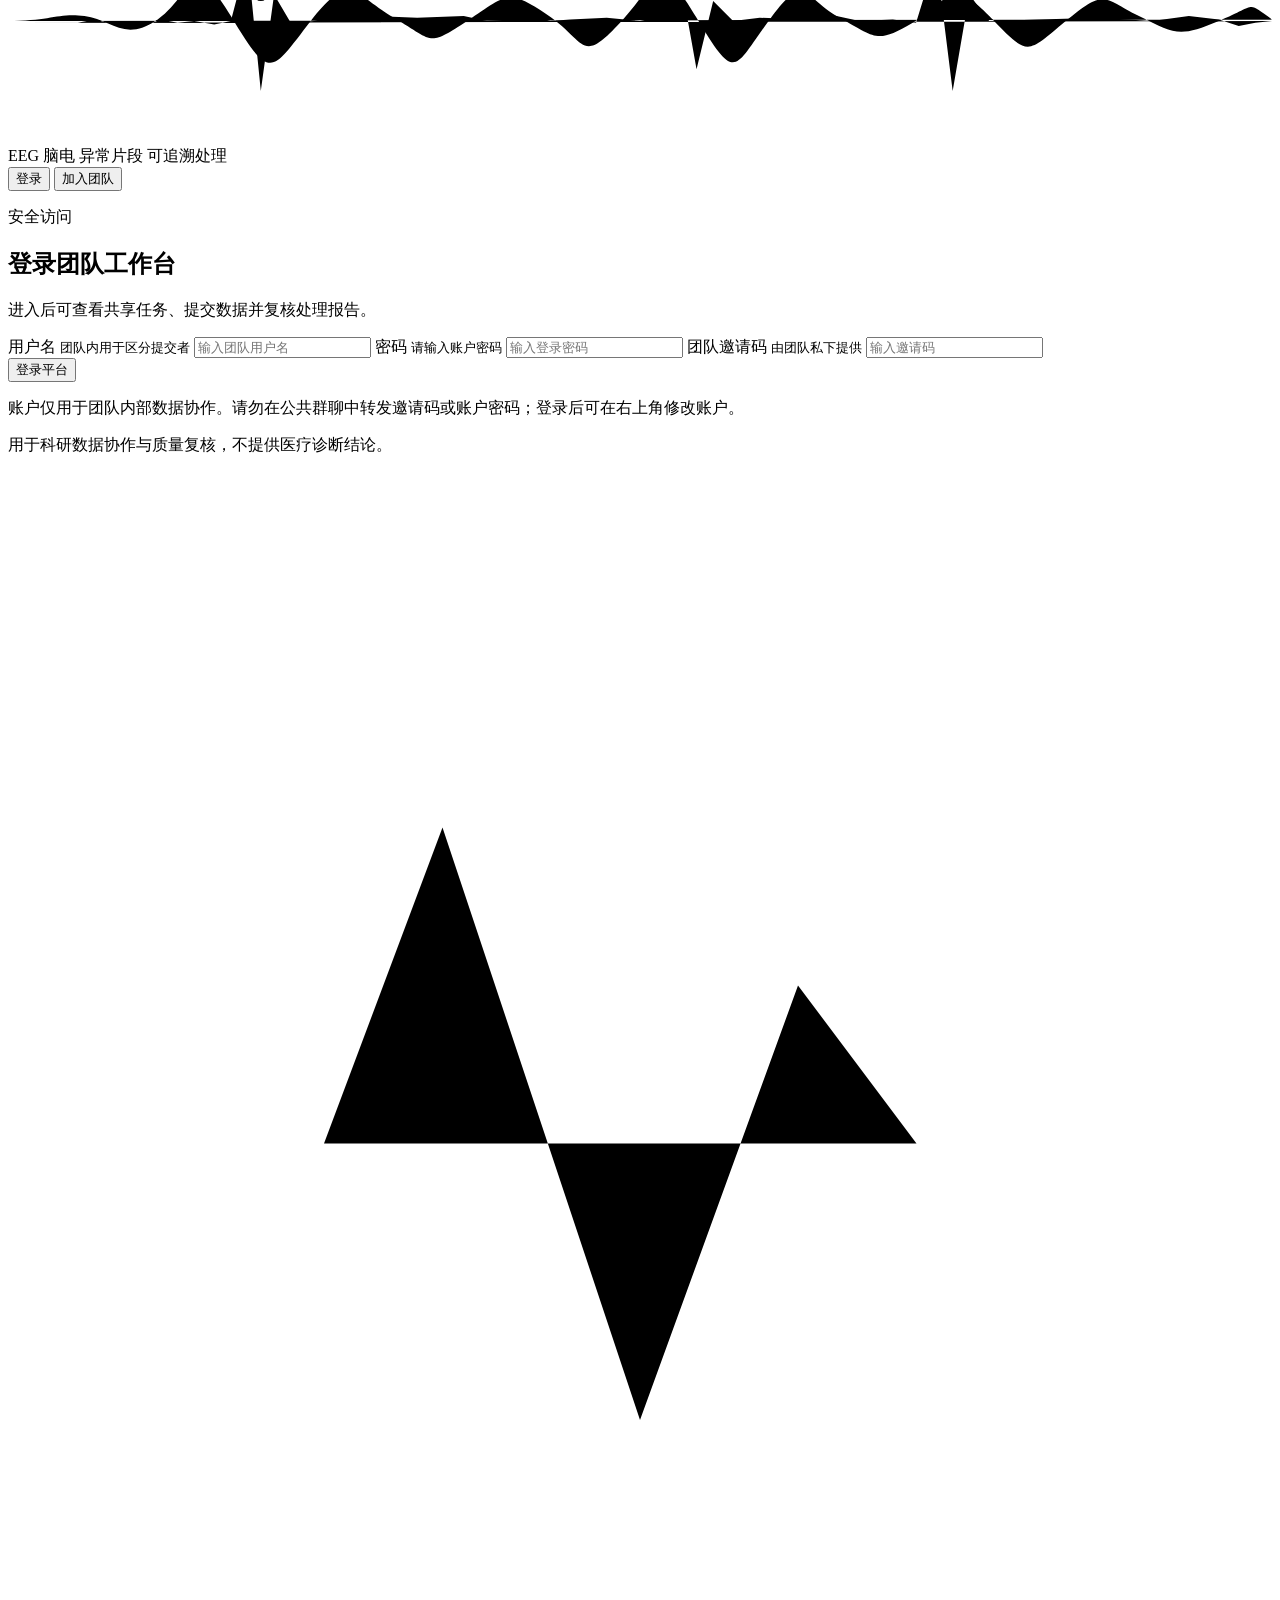
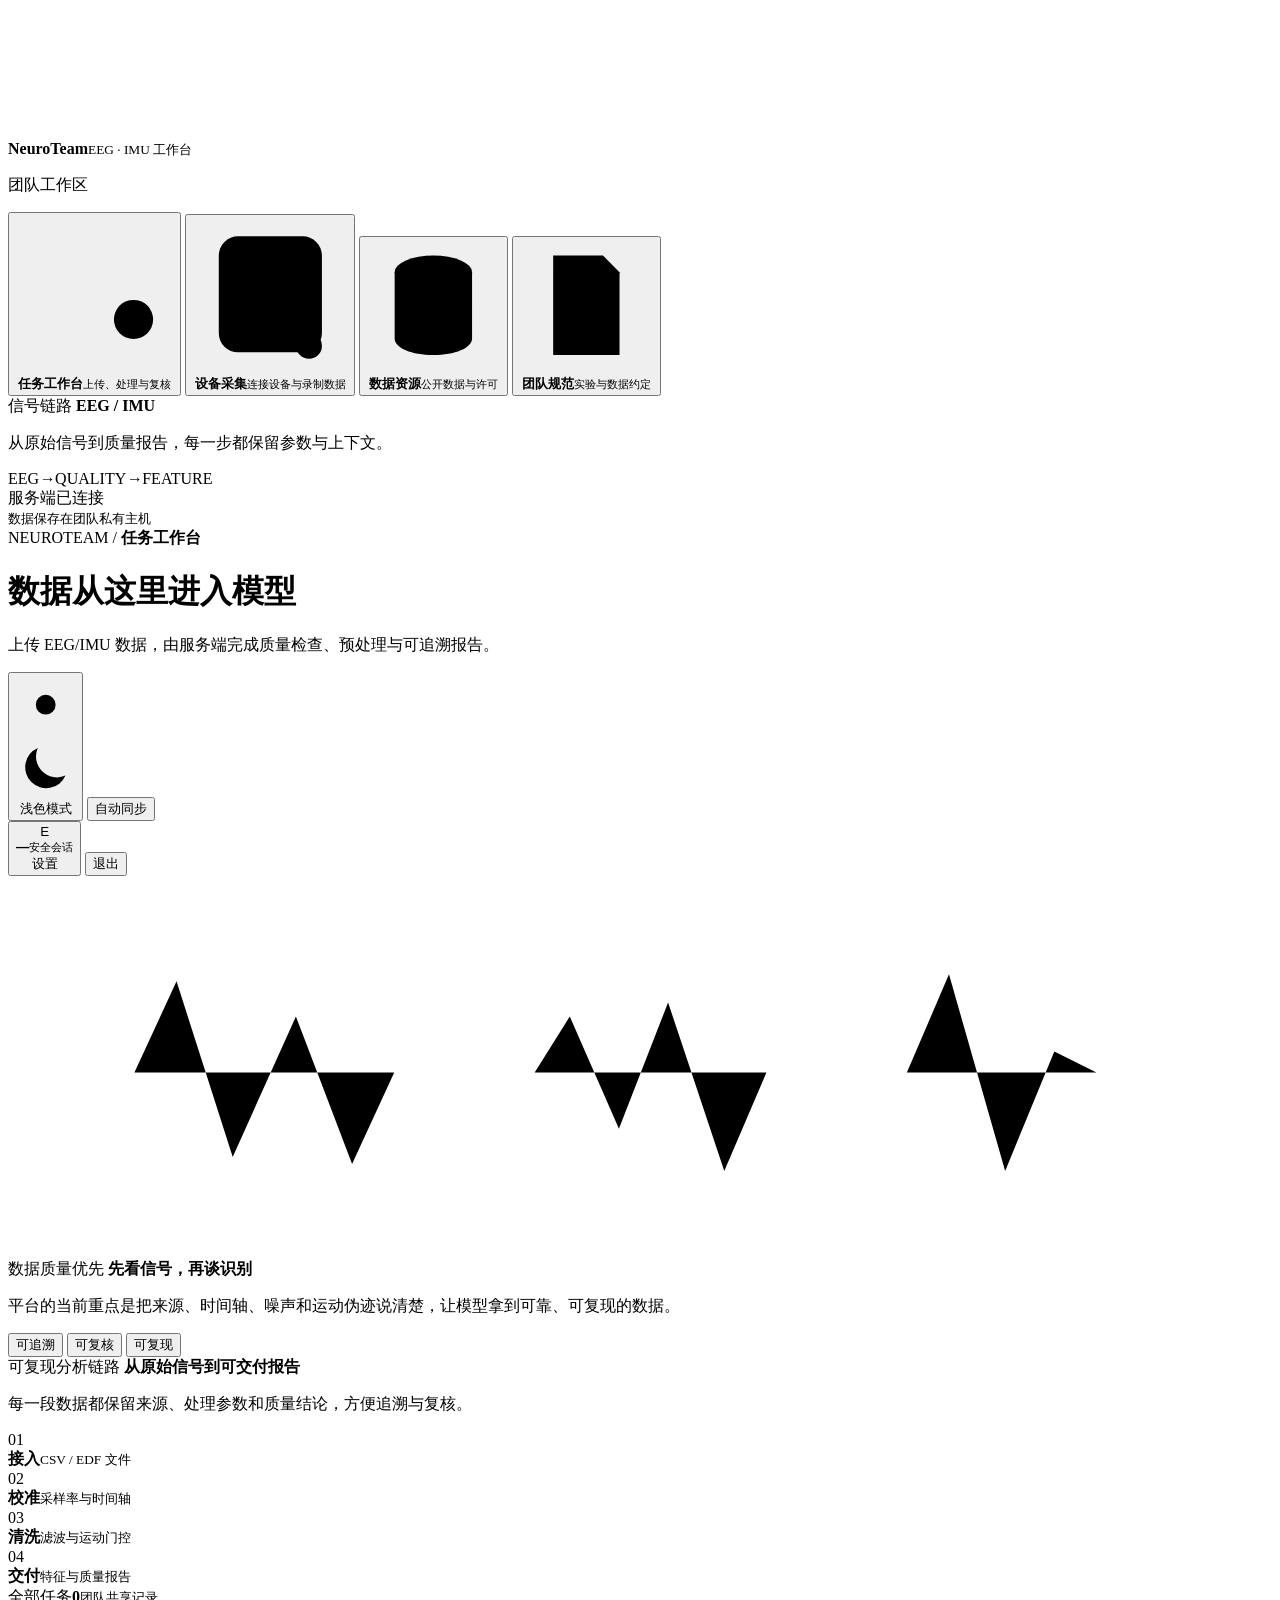
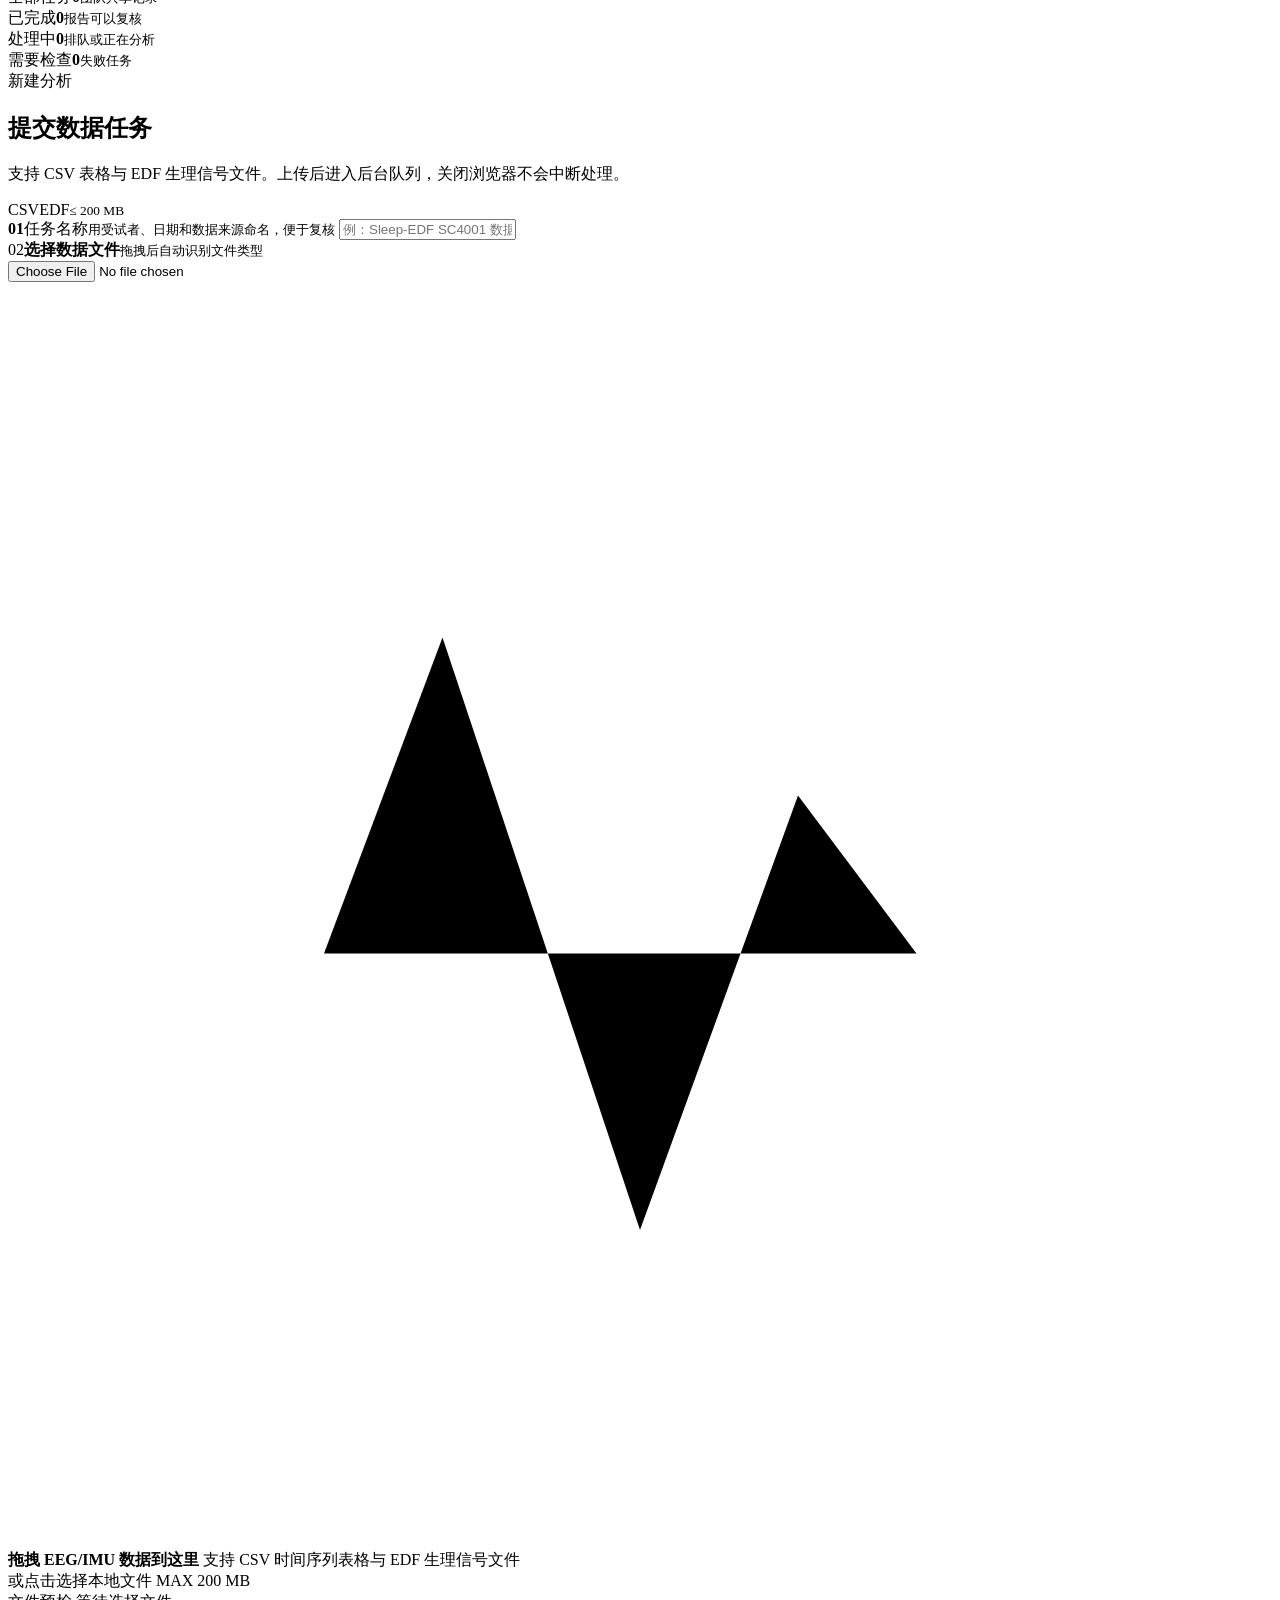
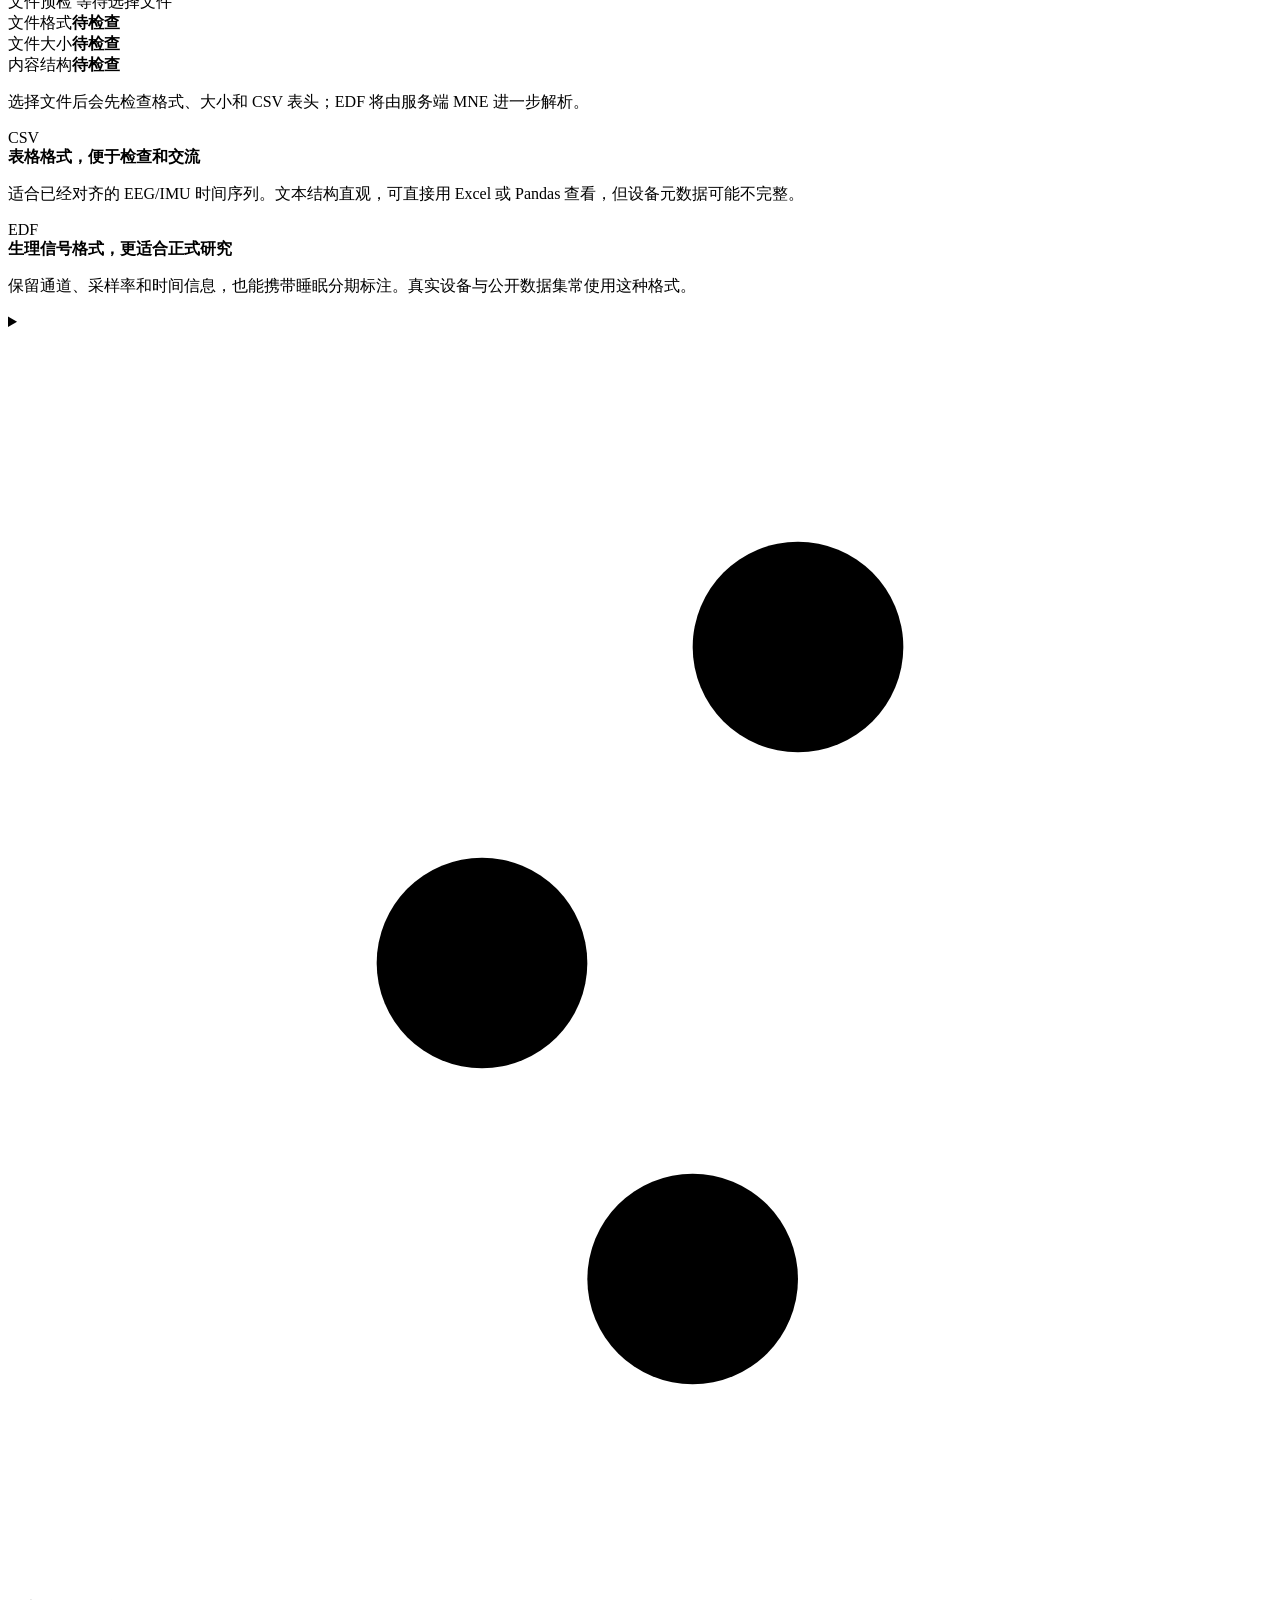
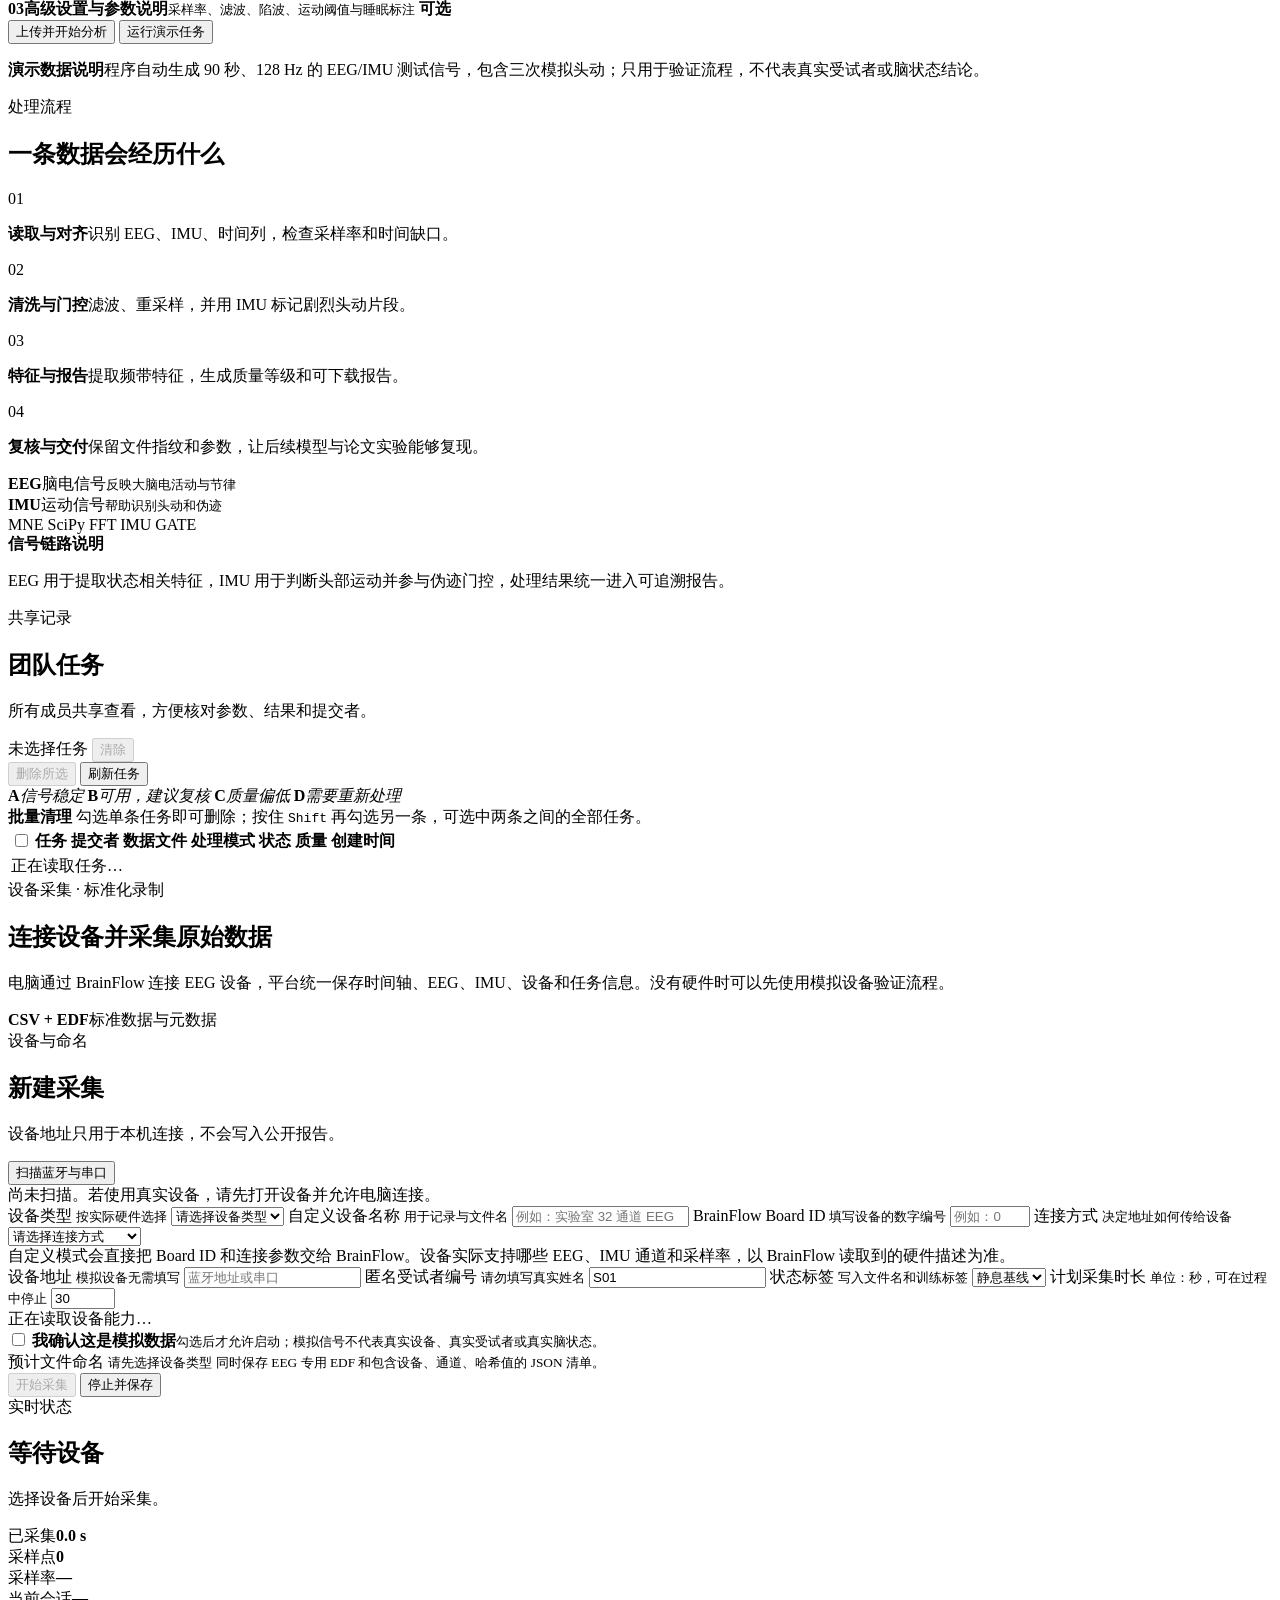
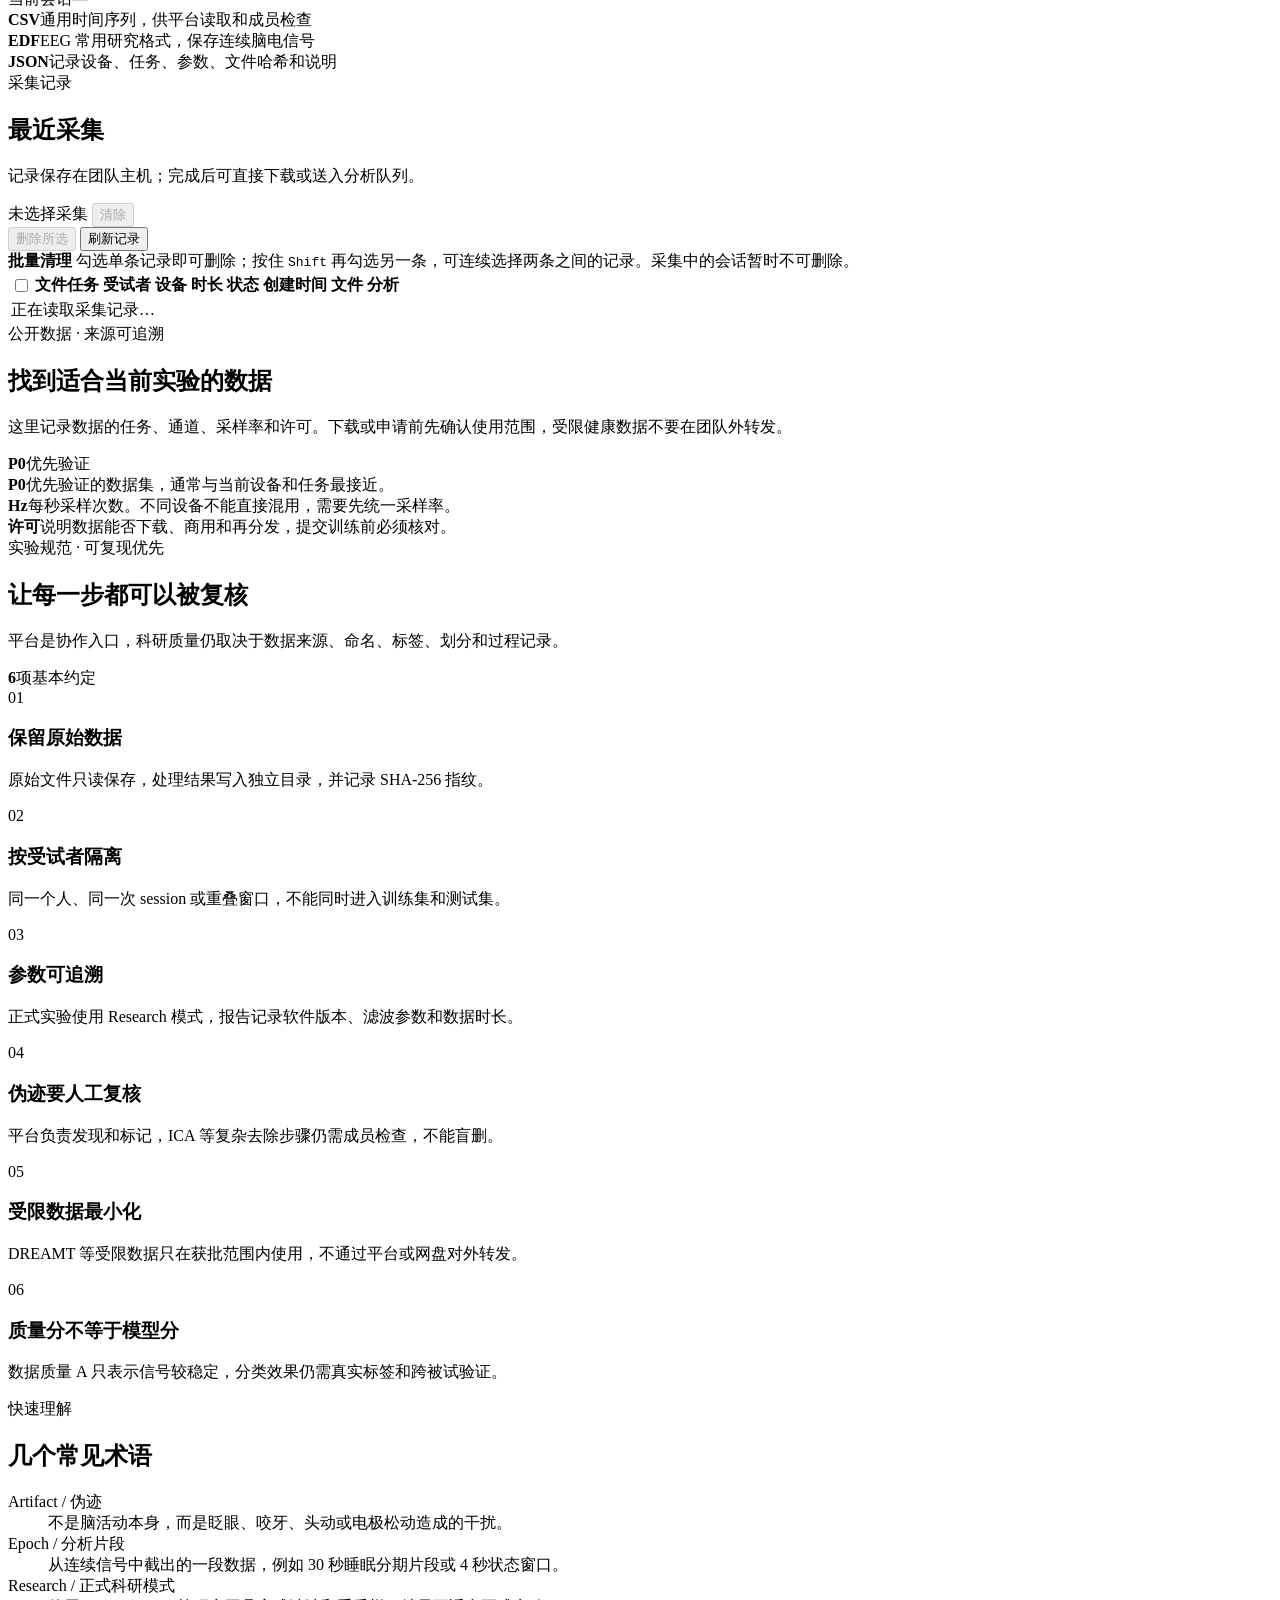
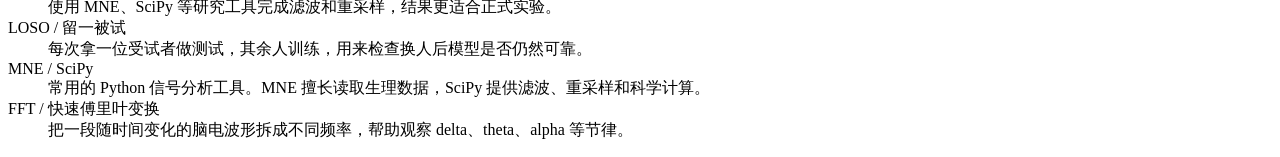
==== commit f340c967: "Make sidebar follow light and dark theme" ====
--- a/team_web/index.html
+++ b/team_web/index.html
@@ -13,7 +13,7 @@
     }
   </script>
   <link rel="icon" href="data:image/svg+xml,%3Csvg xmlns='http://www.w3.org/2000/svg' viewBox='0 0 32 32'%3E%3Crect width='32' height='32' rx='8' fill='%230d2438'/%3E%3Cpath d='M4 17h5l3-8 4 14 4-10 3 4h5' fill='none' stroke='%238dc5fa' stroke-width='2' stroke-linecap='round' stroke-linejoin='round'/%3E%3C/svg%3E">
-  <link rel="stylesheet" href="/assets/styles.css?v=20261025-15">
+  <link rel="stylesheet" href="/assets/styles.css?v=20261025-16">
 </head>
 <body>
   <div class="boot-overlay" id="bootOverlay" aria-hidden="true">
@@ -680,6 +680,6 @@
     </div>
   </dialog>
 
-  <script src="/assets/app.js?v=20261025-15"></script>
+  <script src="/assets/app.js?v=20261025-16"></script>
 </body>
 </html>
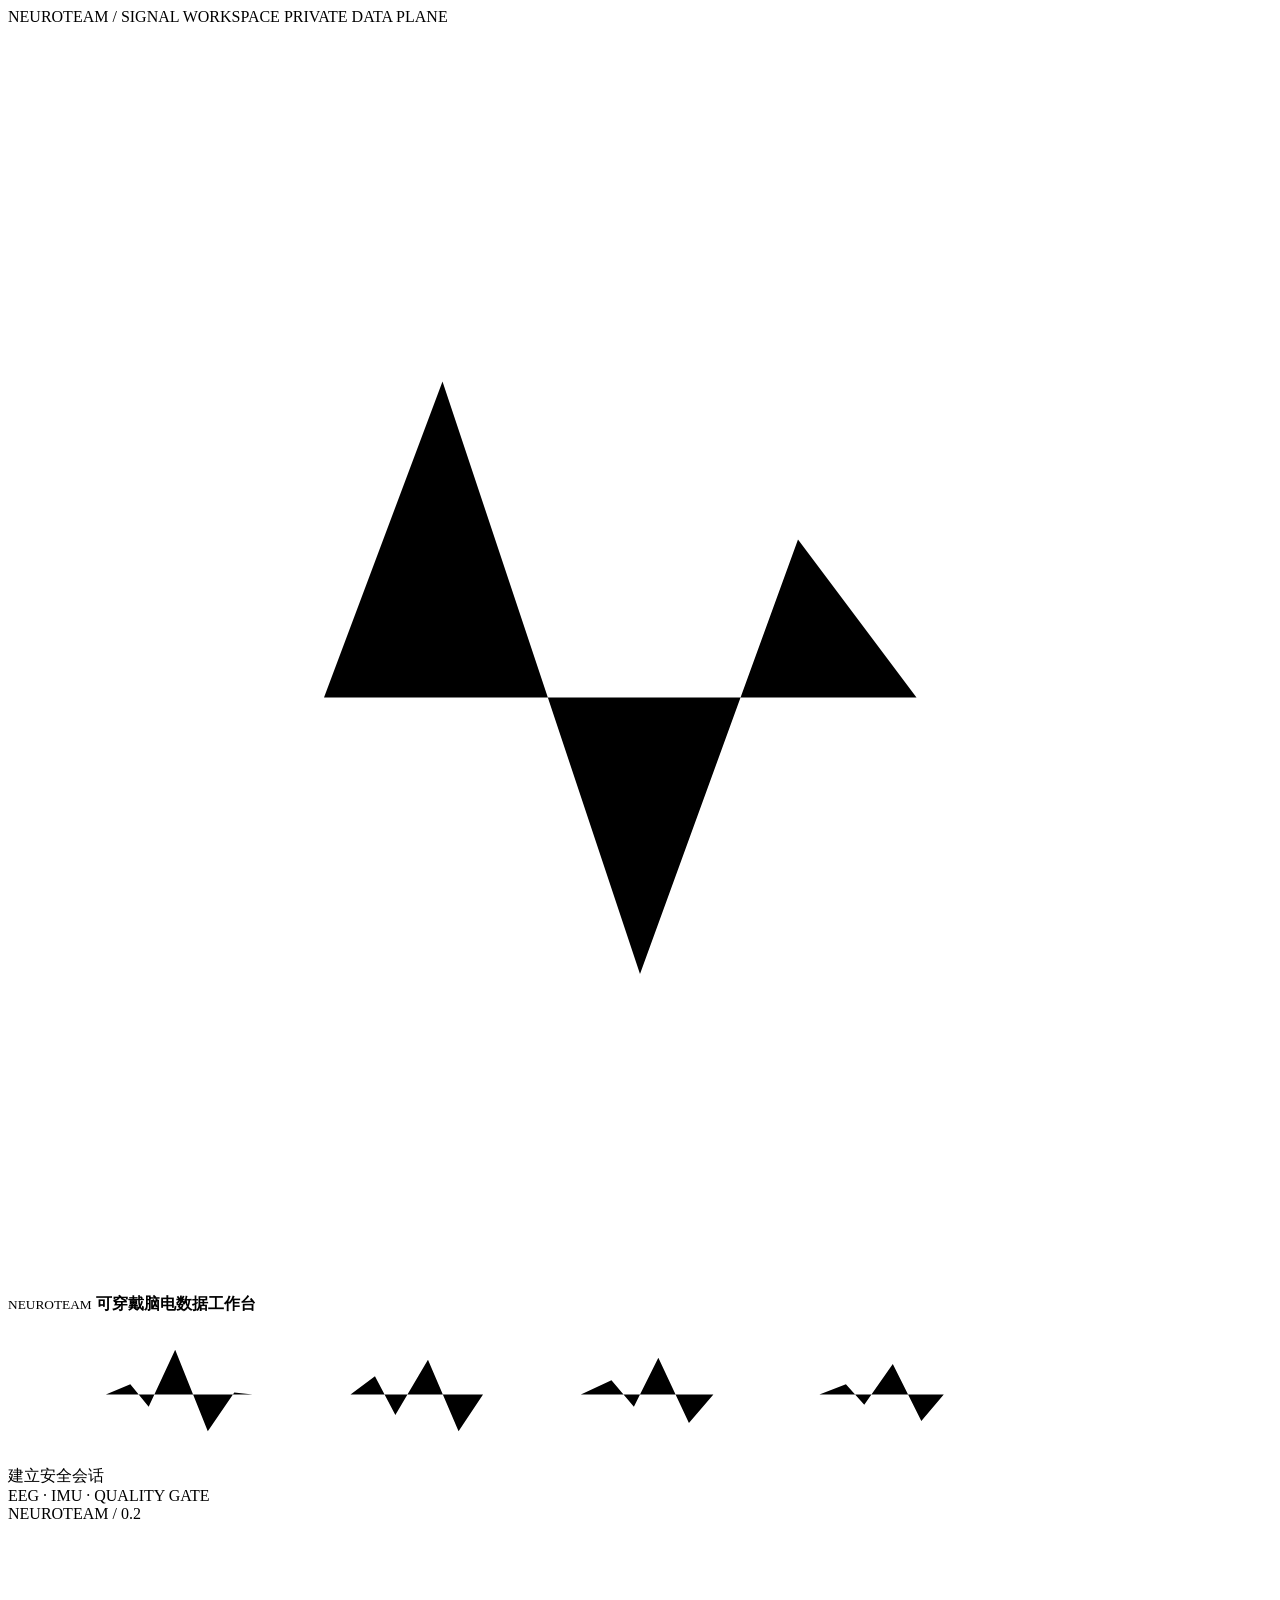
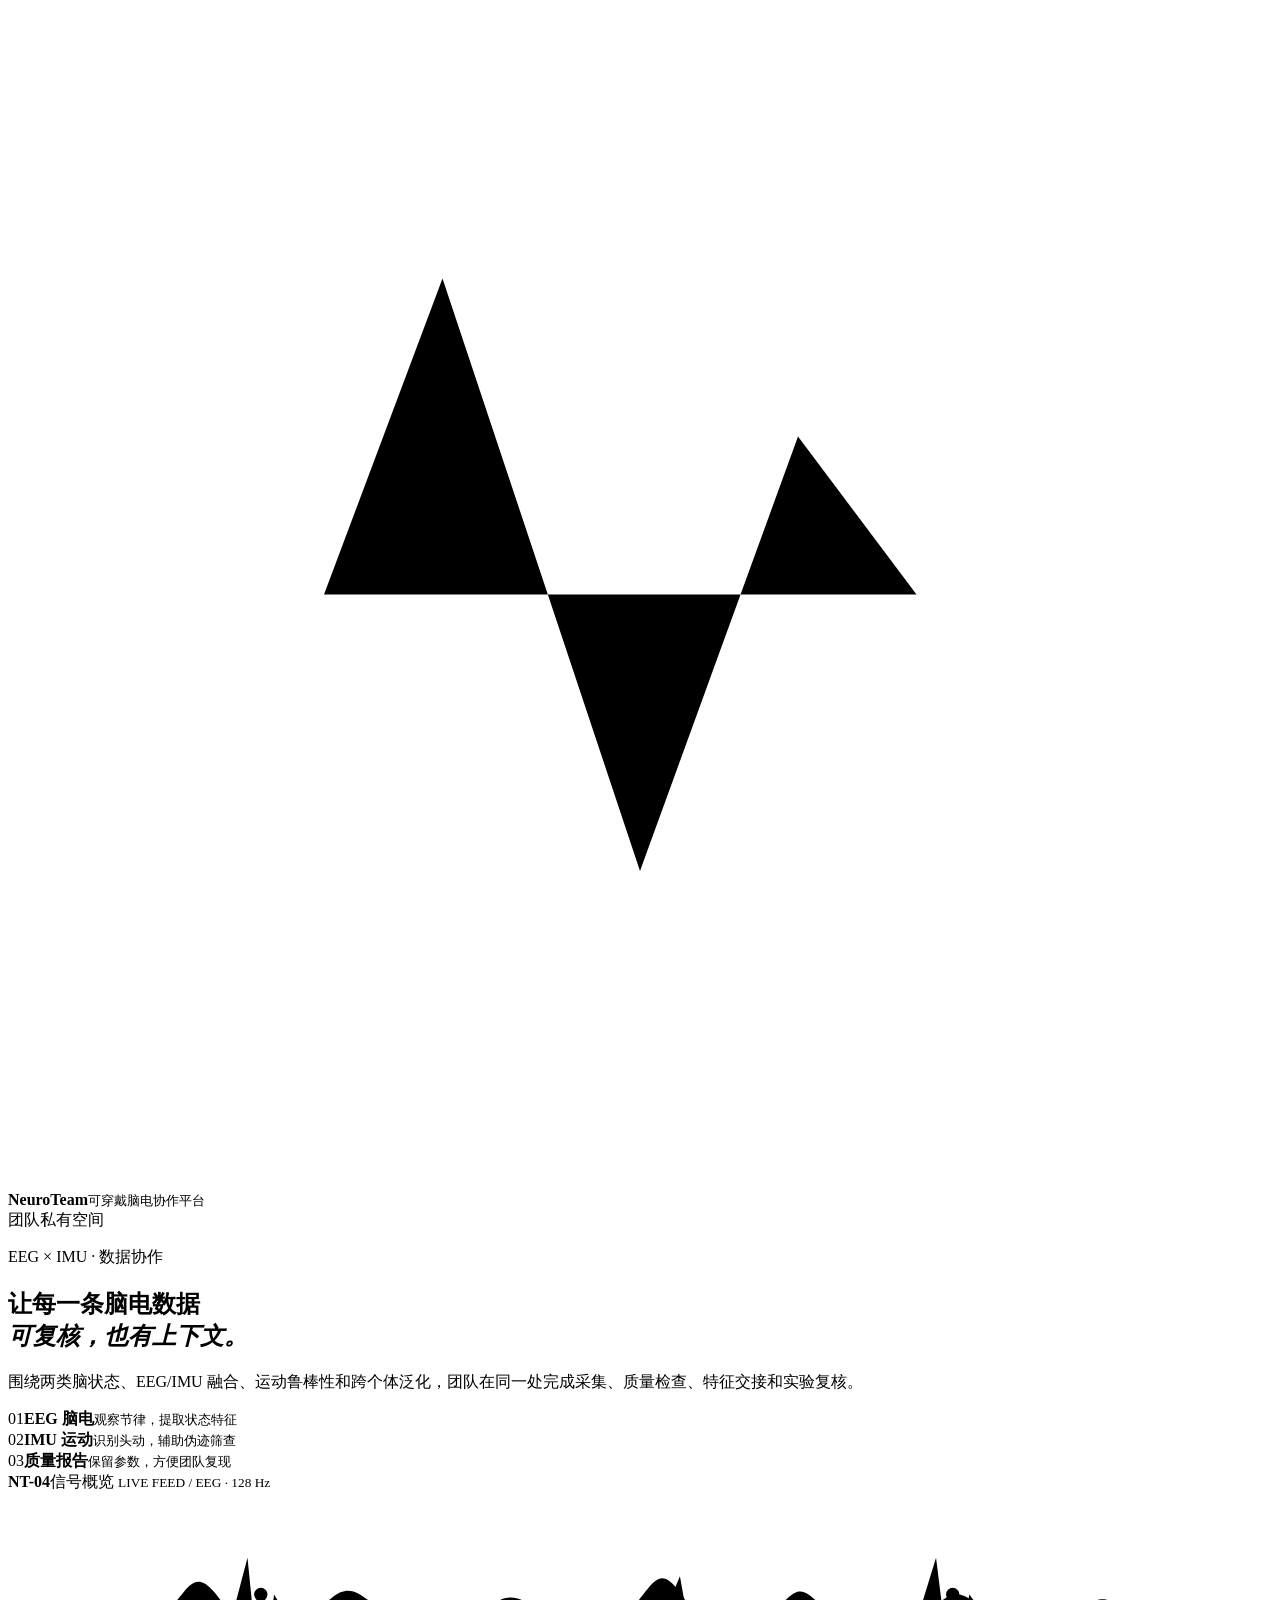
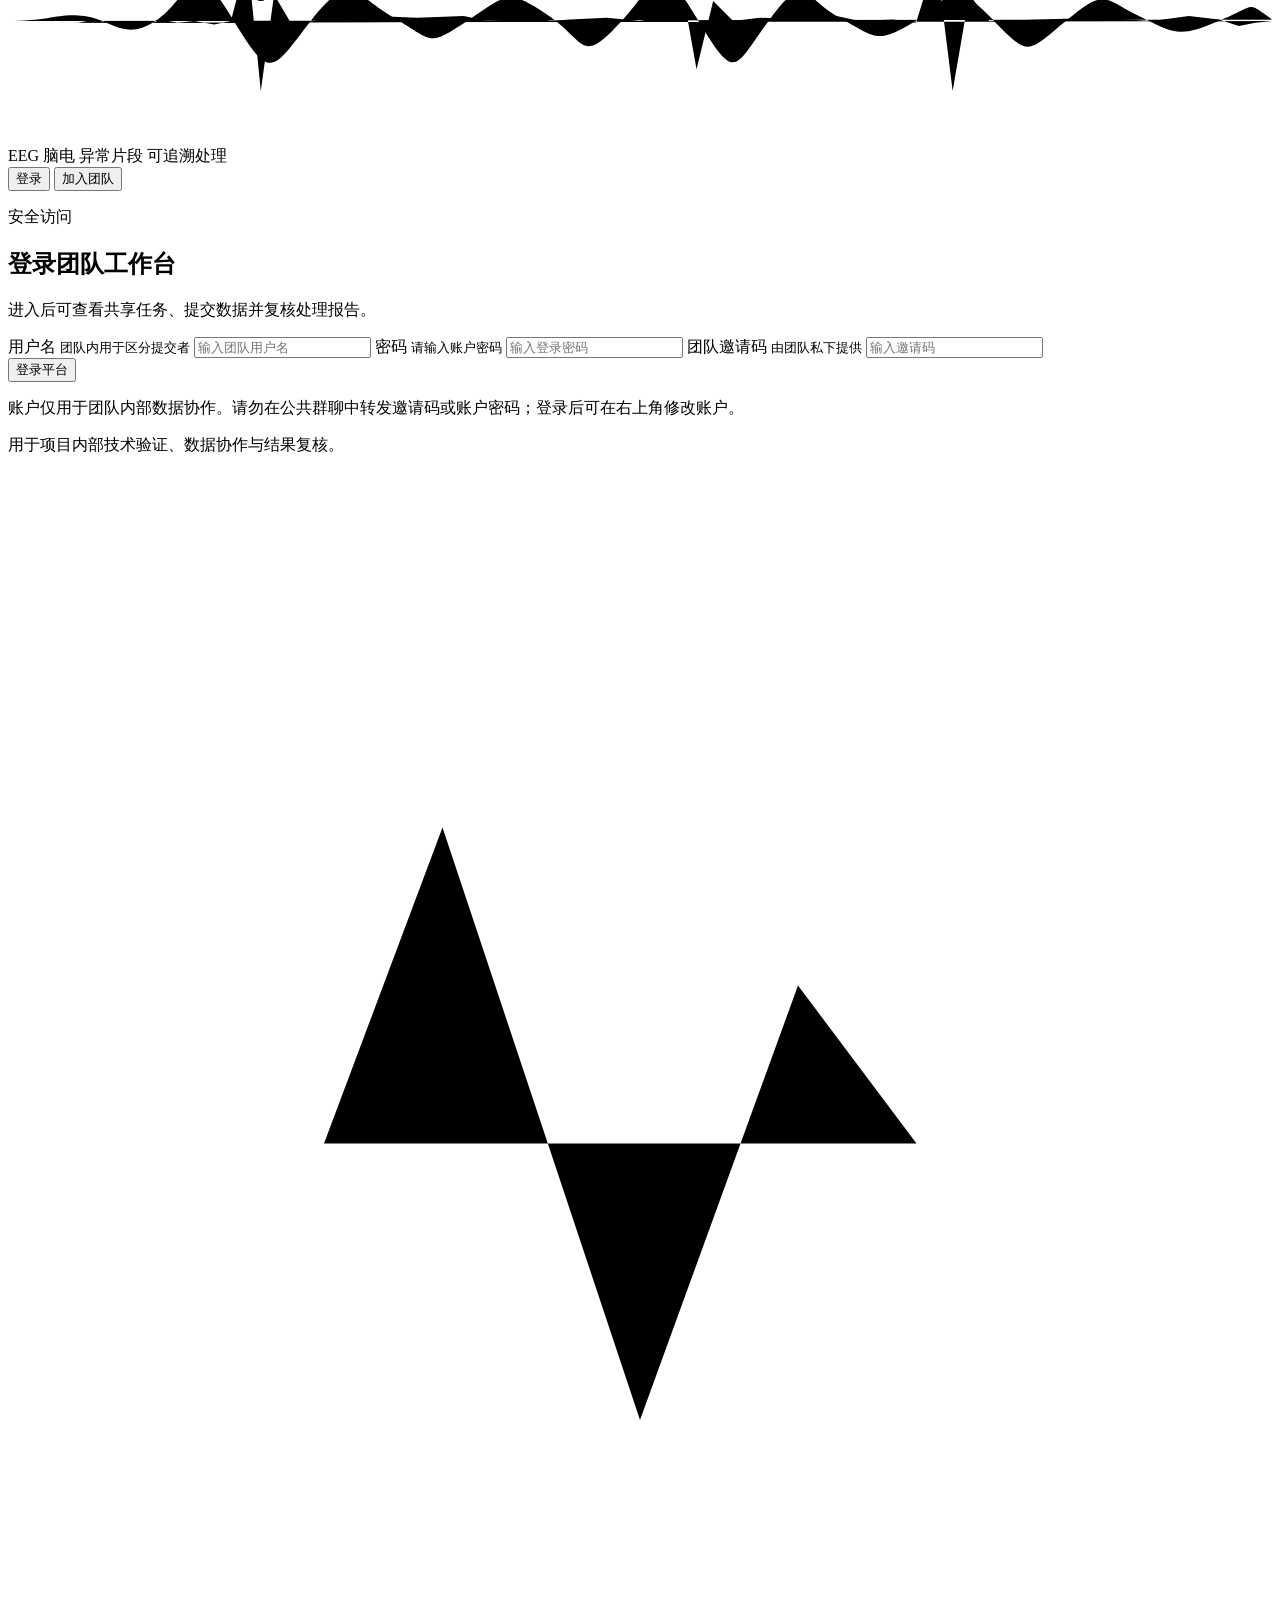
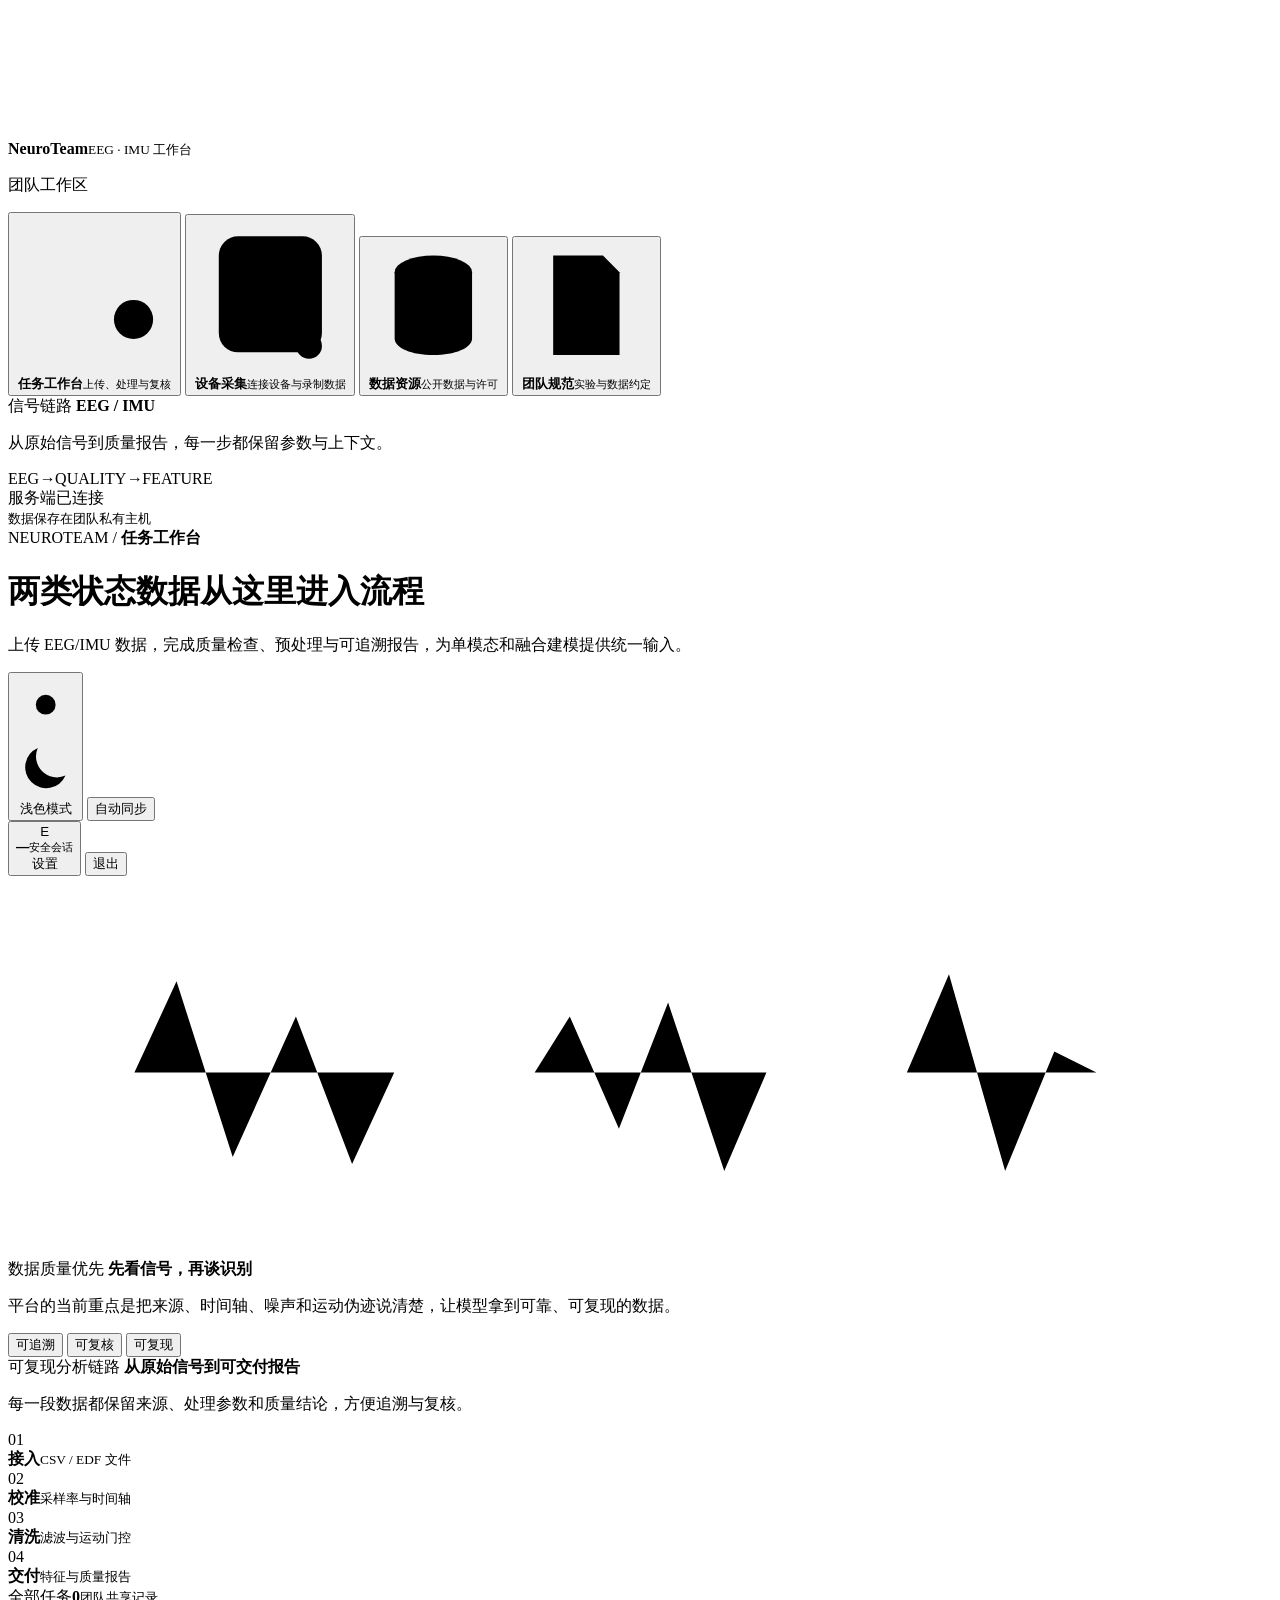
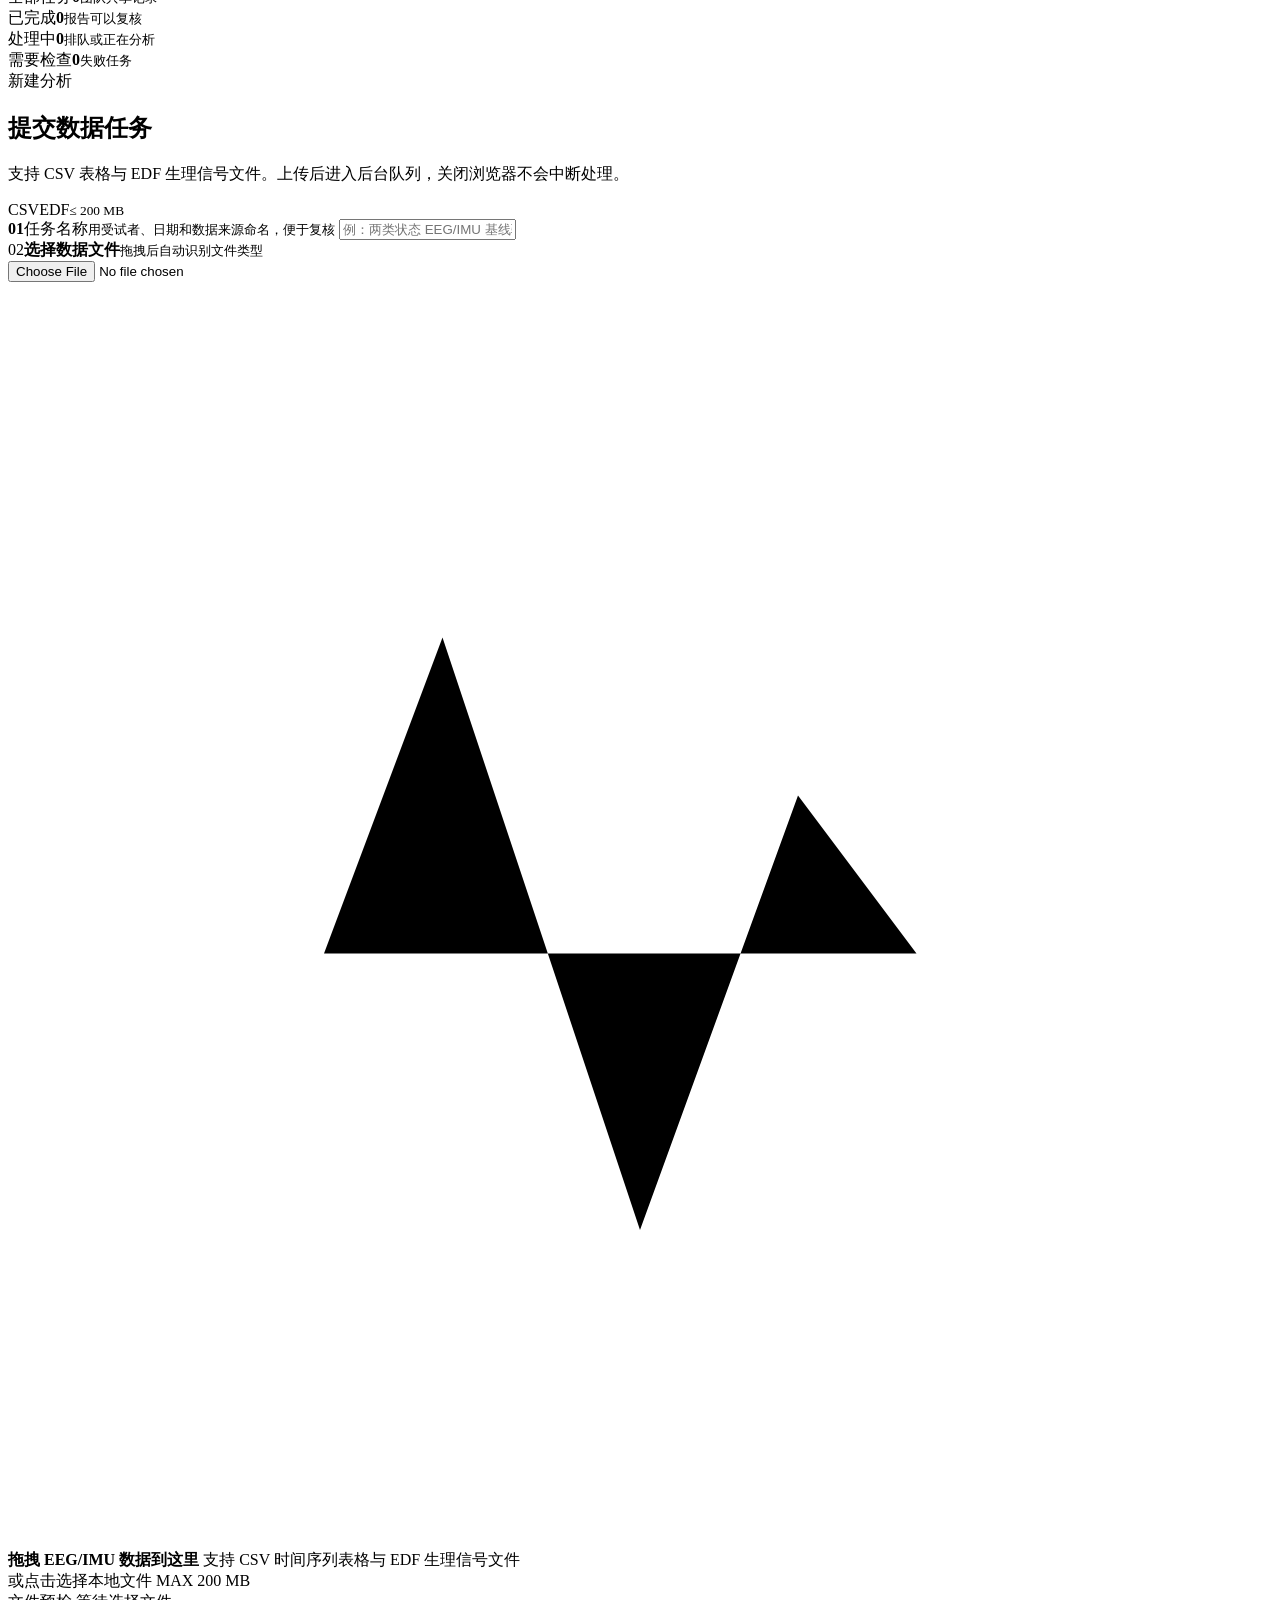
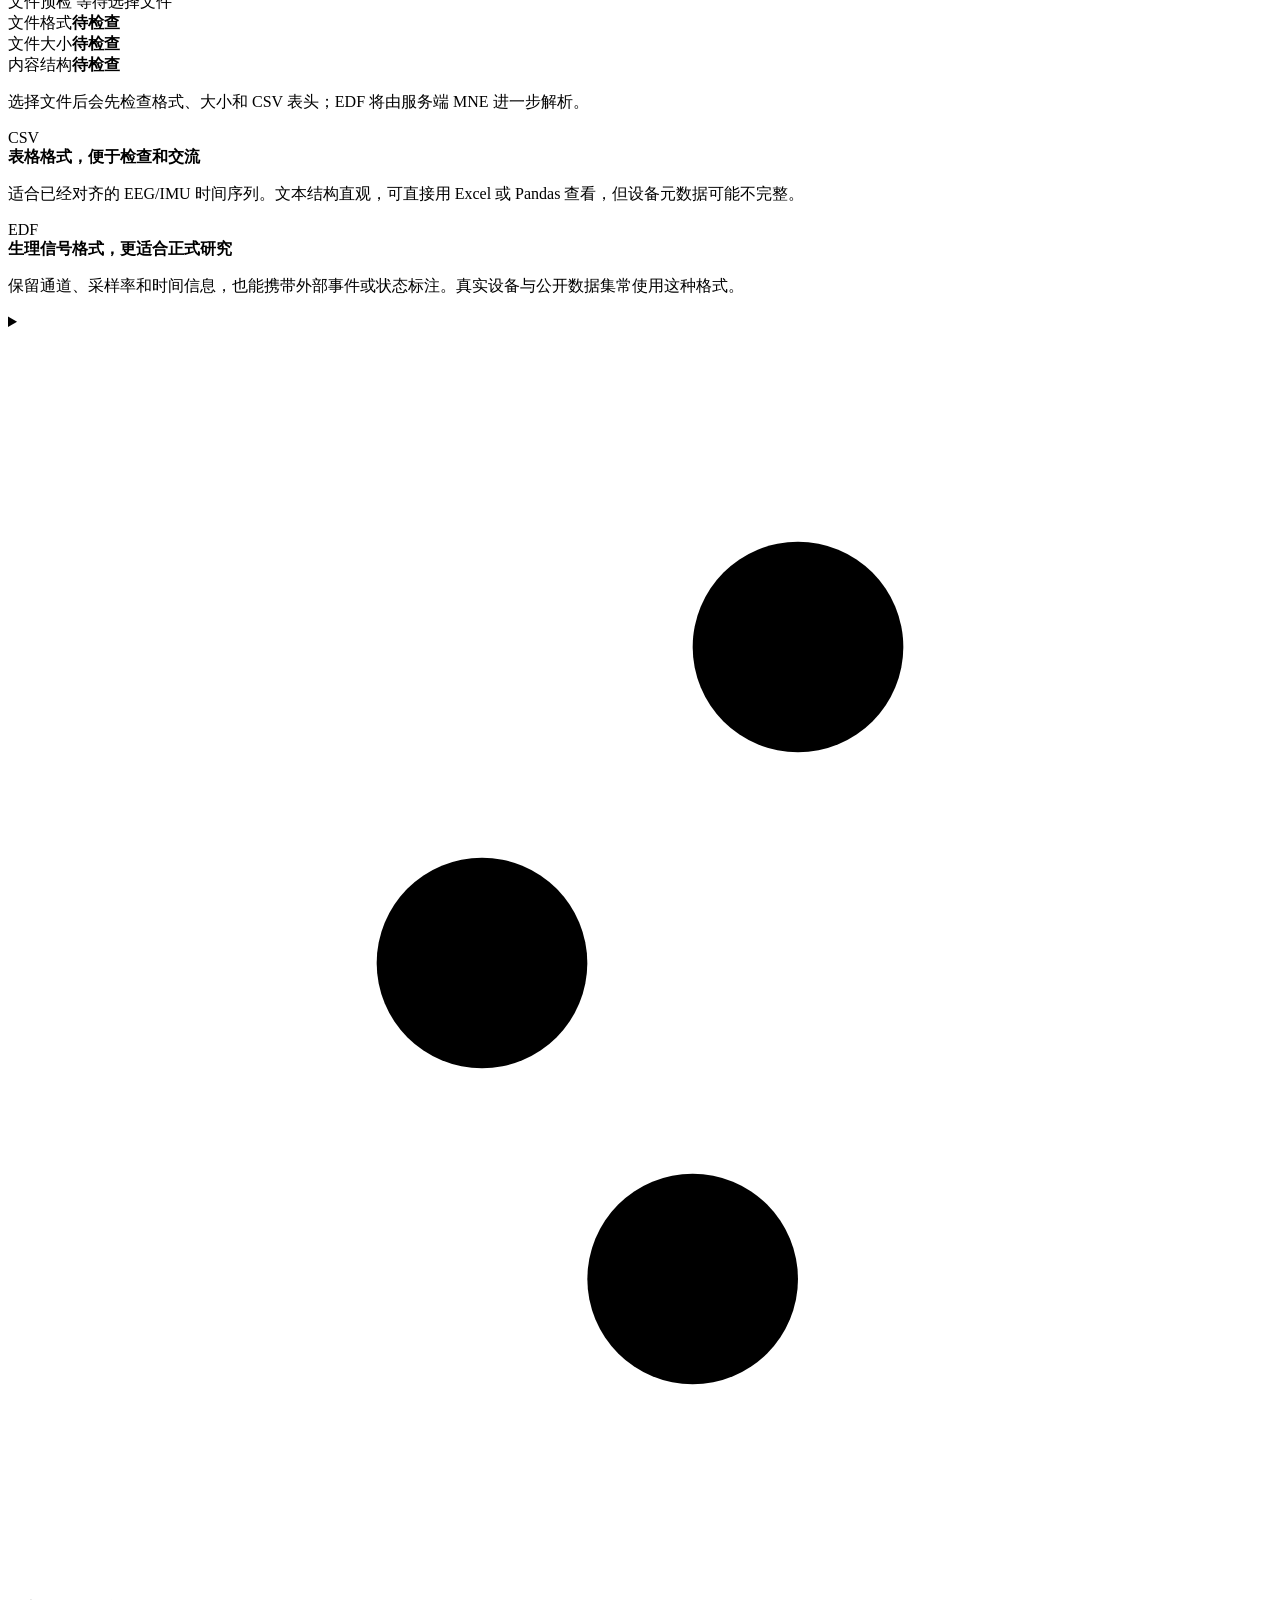
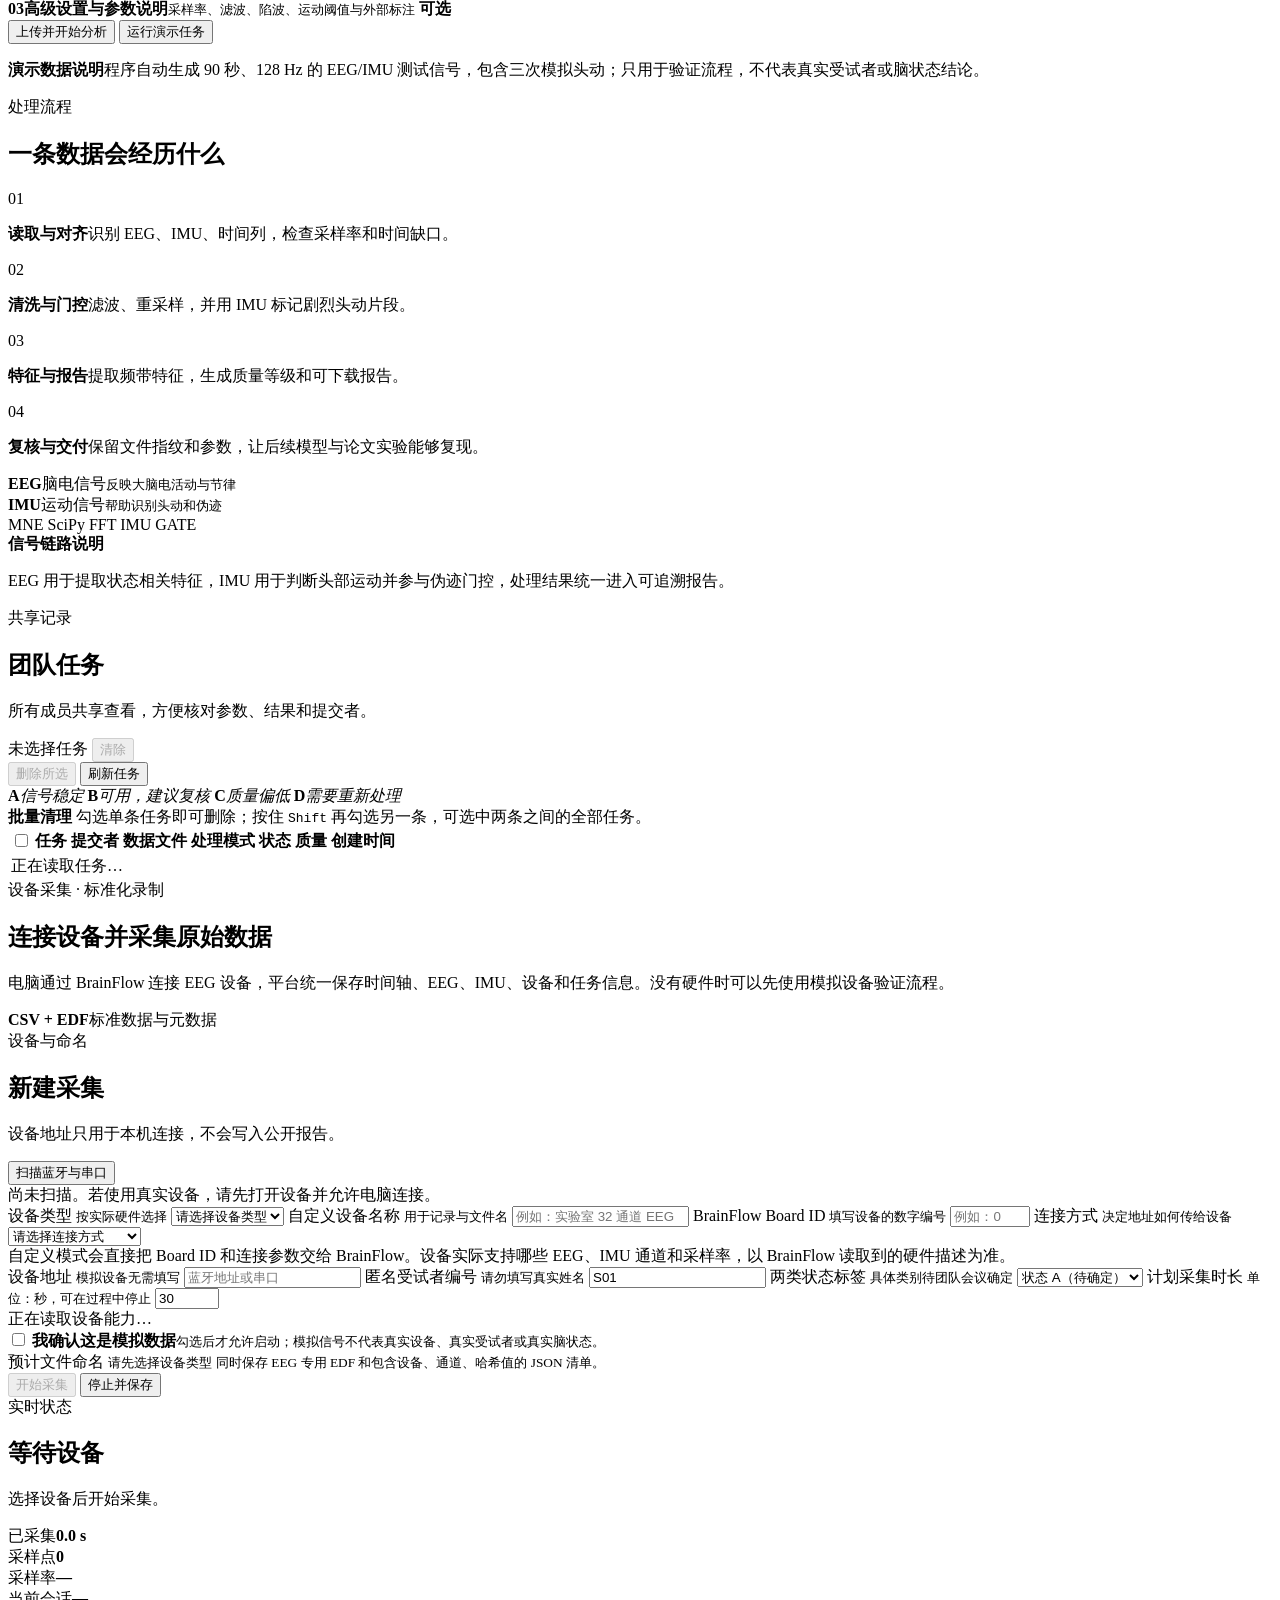
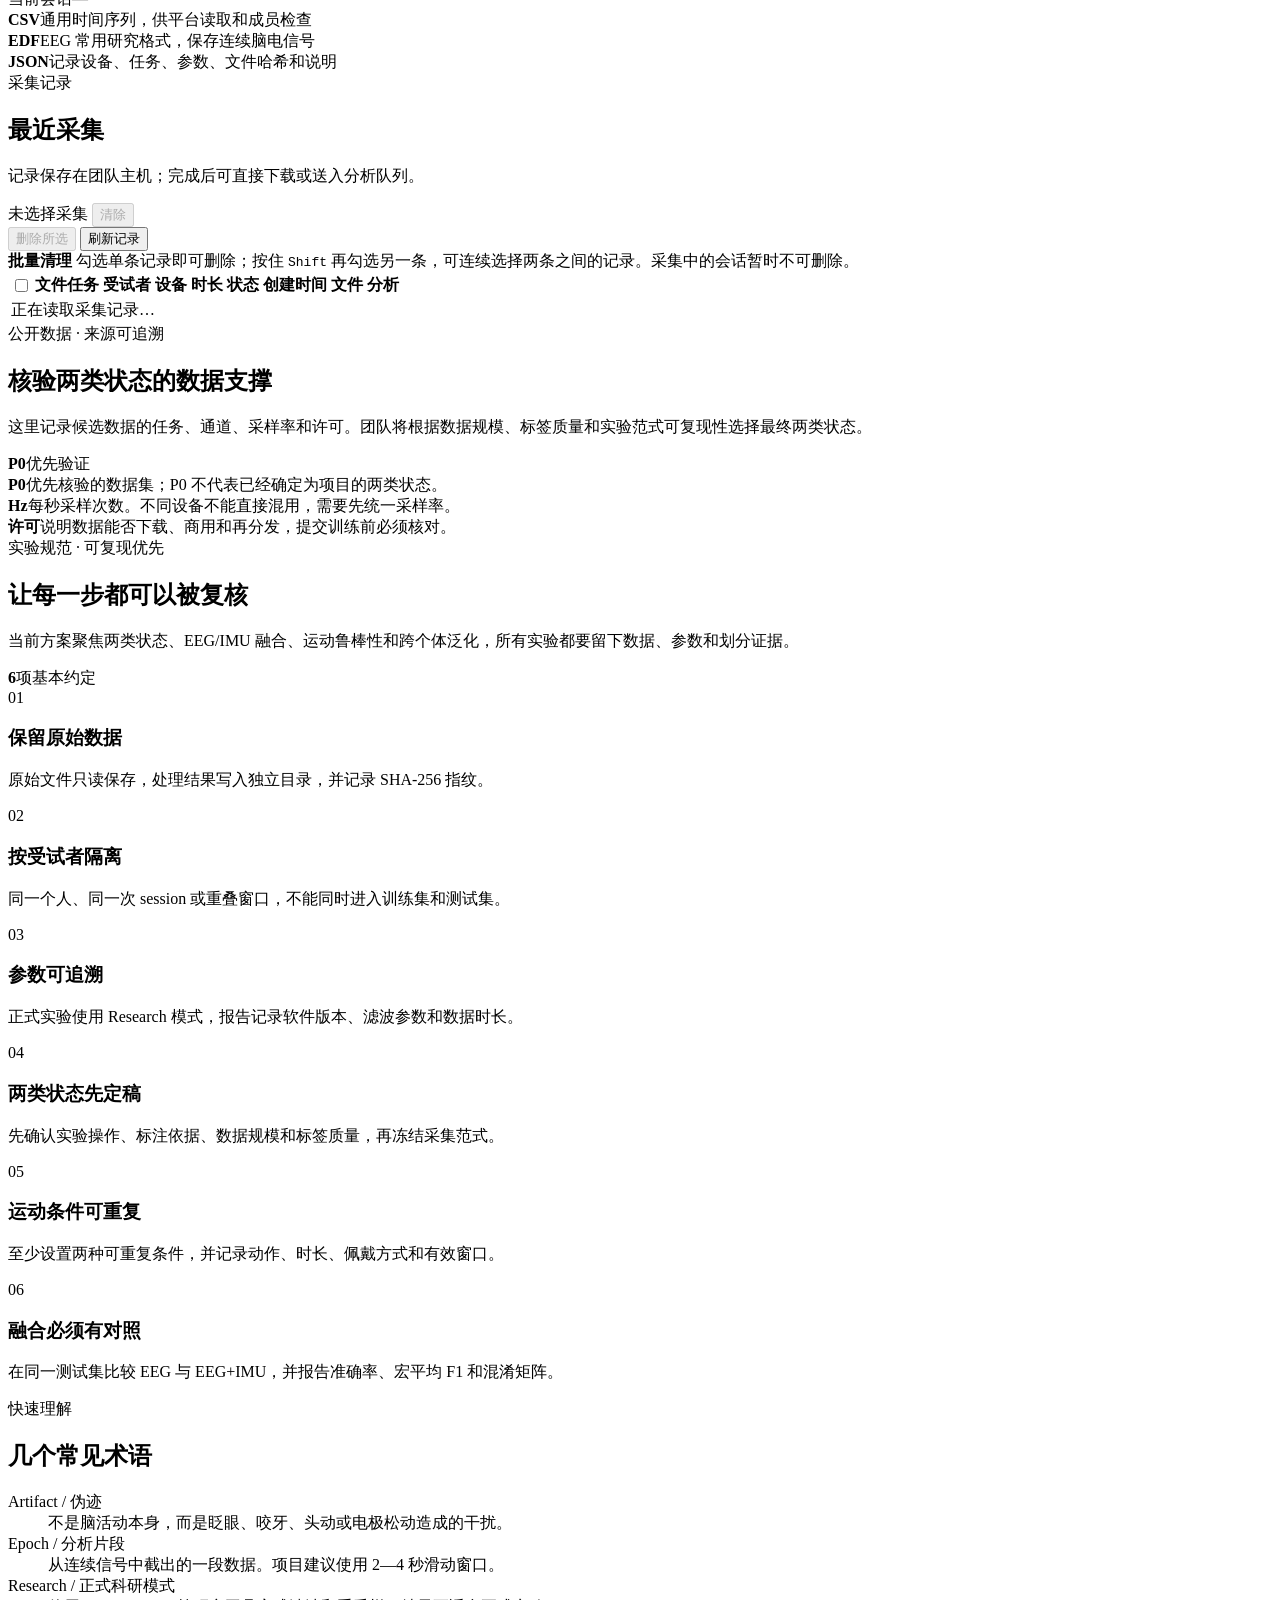
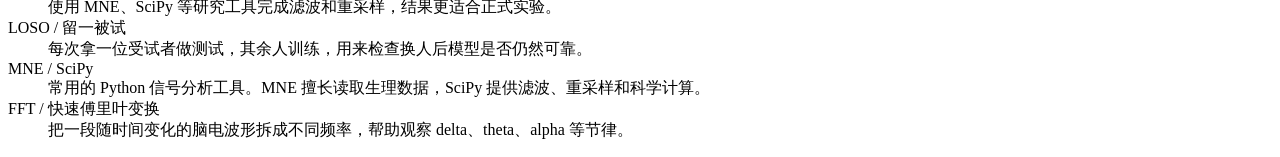
==== commit 02a1842d: "Align project scope with revised two-state research plan" ====
--- a/team_web/index.html
+++ b/team_web/index.html
@@ -13,7 +13,7 @@
     }
   </script>
   <link rel="icon" href="data:image/svg+xml,%3Csvg xmlns='http://www.w3.org/2000/svg' viewBox='0 0 32 32'%3E%3Crect width='32' height='32' rx='8' fill='%230d2438'/%3E%3Cpath d='M4 17h5l3-8 4 14 4-10 3 4h5' fill='none' stroke='%238dc5fa' stroke-width='2' stroke-linecap='round' stroke-linejoin='round'/%3E%3C/svg%3E">
-  <link rel="stylesheet" href="/assets/styles.css?v=20261025-16">
+  <link rel="stylesheet" href="/assets/styles.css?v=20261028-18">
 </head>
 <body>
   <div class="boot-overlay" id="bootOverlay" aria-hidden="true">
@@ -70,7 +70,7 @@
       <div class="auth-copy">
         <p class="eyebrow">EEG × IMU · 数据协作</p>
         <h1>让每一条脑电数据<br><em>可复核，也有上下文。</em></h1>
-        <p class="lead">从原始信号、预处理参数到质量报告，团队在同一处完成查看、提交和复核。先确认数据可靠，再进入脑状态识别。</p>
+        <p class="lead">围绕两类脑状态、EEG/IMU 融合、运动鲁棒性和跨个体泛化，团队在同一处完成采集、质量检查、特征交接和实验复核。</p>
 
         <div class="feature-row" aria-label="平台能力">
           <div><span>01</span><strong>EEG 脑电</strong><small>观察节律，提取状态特征</small></div>
@@ -133,7 +133,7 @@
           </form>
           <p class="auth-note">账户仅用于团队内部数据协作。请勿在公共群聊中转发邀请码或账户密码；登录后可在右上角修改账户。</p>
         </div>
-        <p class="auth-footer">用于科研数据协作与质量复核，不提供医疗诊断结论。</p>
+        <p class="auth-footer">用于项目内部技术验证、数据协作与结果复核。</p>
       </div>
     </div>
   </section>
@@ -186,8 +186,8 @@
       <header class="app-header">
         <div>
           <div class="breadcrumb">NEUROTEAM <span>/</span> <b id="viewLabel">任务工作台</b></div>
-          <h1 id="pageTitle">数据从这里进入模型</h1>
-          <p id="pageSubtitle">上传 EEG/IMU 数据，由服务端完成质量检查、预处理与可追溯报告。</p>
+          <h1 id="pageTitle">两类状态数据从这里进入流程</h1>
+          <p id="pageSubtitle">上传 EEG/IMU 数据，完成质量检查、预处理与可追溯报告，为单模态和融合建模提供统一输入。</p>
         </div>
         <div class="header-actions">
           <button class="theme-toggle" id="themeToggle" type="button" aria-pressed="true" title="切换明暗主题">
@@ -265,7 +265,7 @@
             <form id="uploadForm">
               <label class="field primary-field">
                 <span class="field-label"><span><b class="field-step">01</b>任务名称</span><small>用受试者、日期和数据来源命名，便于复核</small></span>
-                <input id="jobTitle" placeholder="例：Sleep-EDF SC4001 数据验收">
+                <input id="jobTitle" placeholder="例：两类状态 EEG/IMU 基线验收">
               </label>
               <div class="form-step-title"><span>02</span><strong>选择数据文件</strong><small>拖拽后自动识别文件类型</small></div>
               <div class="dropzone" id="teamDropzone" role="button" tabindex="0" aria-label="拖拽或选择 EEG 与 IMU 数据文件">
@@ -299,7 +299,7 @@
                 </article>
                 <article>
                   <span class="format-code">EDF</span>
-                  <div><strong>生理信号格式，更适合正式研究</strong><p>保留通道、采样率和时间信息，也能携带睡眠分期标注。真实设备与公开数据集常使用这种格式。</p></div>
+                  <div><strong>生理信号格式，更适合正式研究</strong><p>保留通道、采样率和时间信息，也能携带外部事件或状态标注。真实设备与公开数据集常使用这种格式。</p></div>
                 </article>
               </div>
               <details class="advanced-settings" id="advancedSettings">
@@ -307,14 +307,14 @@
                   <span class="advanced-icon" aria-hidden="true">
                     <svg viewBox="0 0 24 24"><path d="M4 6h9M17 6h3M4 12h3M11 12h9M4 18h7M15 18h5"/><circle cx="15" cy="6" r="2"/><circle cx="9" cy="12" r="2"/><circle cx="13" cy="18" r="2"/></svg>
                   </span>
-                  <span class="advanced-copy"><strong><b class="field-step">03</b>高级设置与参数说明</strong><small>采样率、滤波、陷波、运动阈值与睡眠标注</small></span>
+                  <span class="advanced-copy"><strong><b class="field-step">03</b>高级设置与参数说明</strong><small>采样率、滤波、陷波、运动阈值与外部标注</small></span>
                   <span class="advanced-state"><b>可选</b><i class="advanced-chevron"></i></span>
                 </summary>
                 <div class="advanced-panel">
                   <p class="details-intro">初次使用时保持默认即可。正式科研模式会使用 MNE 与 SciPy 完成滤波、重采样和时间对齐。</p>
                   <div class="optional-grid">
                   <label class="field">
-                    <span class="field-label">睡眠分期标注 <small>Hypnogram，需为 EDF</small></span>
+                    <span class="field-label">外部状态或事件标注 <small>可选，需为 EDF</small></span>
                     <input type="file" id="annotationFile" accept=".edf">
                   </label>
                   <label class="field">
@@ -471,14 +471,11 @@
                   <input id="acquisitionSubject" value="S01" maxlength="32" pattern="[A-Za-z0-9_-]+" required>
                 </label>
                 <label class="field">
-                  <span class="field-label">状态标签 <small>写入文件名和训练标签</small></span>
+                  <span class="field-label">两类状态标签 <small>具体类别待团队会议确定</small></span>
                   <select id="acquisitionTask" data-custom-select data-select-code="TASK">
-                    <option value="rest">静息基线</option>
-                    <option value="focused">专注</option>
-                    <option value="relaxed">放松</option>
-                    <option value="fatigued">疲劳</option>
-                    <option value="sleep">睡眠</option>
-                    <option value="other">其他</option>
+                    <option value="state_a">状态 A（待确定）</option>
+                    <option value="state_b">状态 B（待确定）</option>
+                    <option value="other">过渡或其他</option>
                   </select>
                 </label>
                 <label class="field">
@@ -554,13 +551,13 @@
         <section class="page-intro">
           <div>
             <span class="eyebrow">公开数据 · 来源可追溯</span>
-            <h2>找到适合当前实验的数据</h2>
-            <p>这里记录数据的任务、通道、采样率和许可。下载或申请前先确认使用范围，受限健康数据不要在团队外转发。</p>
+            <h2>核验两类状态的数据支撑</h2>
+            <p>这里记录候选数据的任务、通道、采样率和许可。团队将根据数据规模、标签质量和实验范式可复现性选择最终两类状态。</p>
           </div>
           <div class="intro-stat"><strong>P0</strong><span>优先验证</span></div>
         </section>
         <div class="explain-strip">
-          <div><strong>P0</strong><span>优先验证的数据集，通常与当前设备和任务最接近。</span></div>
+          <div><strong>P0</strong><span>优先核验的数据集；P0 不代表已经确定为项目的两类状态。</span></div>
           <div><strong>Hz</strong><span>每秒采样次数。不同设备不能直接混用，需要先统一采样率。</span></div>
           <div><strong>许可</strong><span>说明数据能否下载、商用和再分发，提交训练前必须核对。</span></div>
         </div>
@@ -572,7 +569,7 @@
           <div>
             <span class="eyebrow">实验规范 · 可复现优先</span>
             <h2>让每一步都可以被复核</h2>
-            <p>平台是协作入口，科研质量仍取决于数据来源、命名、标签、划分和过程记录。</p>
+            <p>当前方案聚焦两类状态、EEG/IMU 融合、运动鲁棒性和跨个体泛化，所有实验都要留下数据、参数和划分证据。</p>
           </div>
           <div class="intro-stat"><strong>6</strong><span>项基本约定</span></div>
         </section>
@@ -580,15 +577,15 @@
           <article class="panel"><span class="protocol-index">01</span><h3>保留原始数据</h3><p>原始文件只读保存，处理结果写入独立目录，并记录 SHA-256 指纹。</p></article>
           <article class="panel"><span class="protocol-index">02</span><h3>按受试者隔离</h3><p>同一个人、同一次 session 或重叠窗口，不能同时进入训练集和测试集。</p></article>
           <article class="panel"><span class="protocol-index">03</span><h3>参数可追溯</h3><p>正式实验使用 Research 模式，报告记录软件版本、滤波参数和数据时长。</p></article>
-          <article class="panel"><span class="protocol-index">04</span><h3>伪迹要人工复核</h3><p>平台负责发现和标记，ICA 等复杂去除步骤仍需成员检查，不能盲删。</p></article>
-          <article class="panel"><span class="protocol-index">05</span><h3>受限数据最小化</h3><p>DREAMT 等受限数据只在获批范围内使用，不通过平台或网盘对外转发。</p></article>
-          <article class="panel"><span class="protocol-index">06</span><h3>质量分不等于模型分</h3><p>数据质量 A 只表示信号较稳定，分类效果仍需真实标签和跨被试验证。</p></article>
+          <article class="panel"><span class="protocol-index">04</span><h3>两类状态先定稿</h3><p>先确认实验操作、标注依据、数据规模和标签质量，再冻结采集范式。</p></article>
+          <article class="panel"><span class="protocol-index">05</span><h3>运动条件可重复</h3><p>至少设置两种可重复条件，并记录动作、时长、佩戴方式和有效窗口。</p></article>
+          <article class="panel"><span class="protocol-index">06</span><h3>融合必须有对照</h3><p>在同一测试集比较 EEG 与 EEG+IMU，并报告准确率、宏平均 F1 和混淆矩阵。</p></article>
         </div>
         <section class="glossary panel">
           <div><span class="eyebrow">快速理解</span><h2>几个常见术语</h2></div>
           <dl>
             <div><dt>Artifact / 伪迹</dt><dd>不是脑活动本身，而是眨眼、咬牙、头动或电极松动造成的干扰。</dd></div>
-            <div><dt>Epoch / 分析片段</dt><dd>从连续信号中截出的一段数据，例如 30 秒睡眠分期片段或 4 秒状态窗口。</dd></div>
+            <div><dt>Epoch / 分析片段</dt><dd>从连续信号中截出的一段数据。项目建议使用 2—4 秒滑动窗口。</dd></div>
             <div><dt>Research / 正式科研模式</dt><dd>使用 MNE、SciPy 等研究工具完成滤波和重采样，结果更适合正式实验。</dd></div>
             <div><dt>LOSO / 留一被试</dt><dd>每次拿一位受试者做测试，其余人训练，用来检查换人后模型是否仍然可靠。</dd></div>
             <div><dt>MNE / SciPy</dt><dd>常用的 Python 信号分析工具。MNE 擅长读取生理数据，SciPy 提供滤波、重采样和科学计算。</dd></div>
@@ -680,6 +677,6 @@
     </div>
   </dialog>
 
-  <script src="/assets/app.js?v=20261025-16"></script>
+  <script src="/assets/app.js?v=20261028-18"></script>
 </body>
 </html>
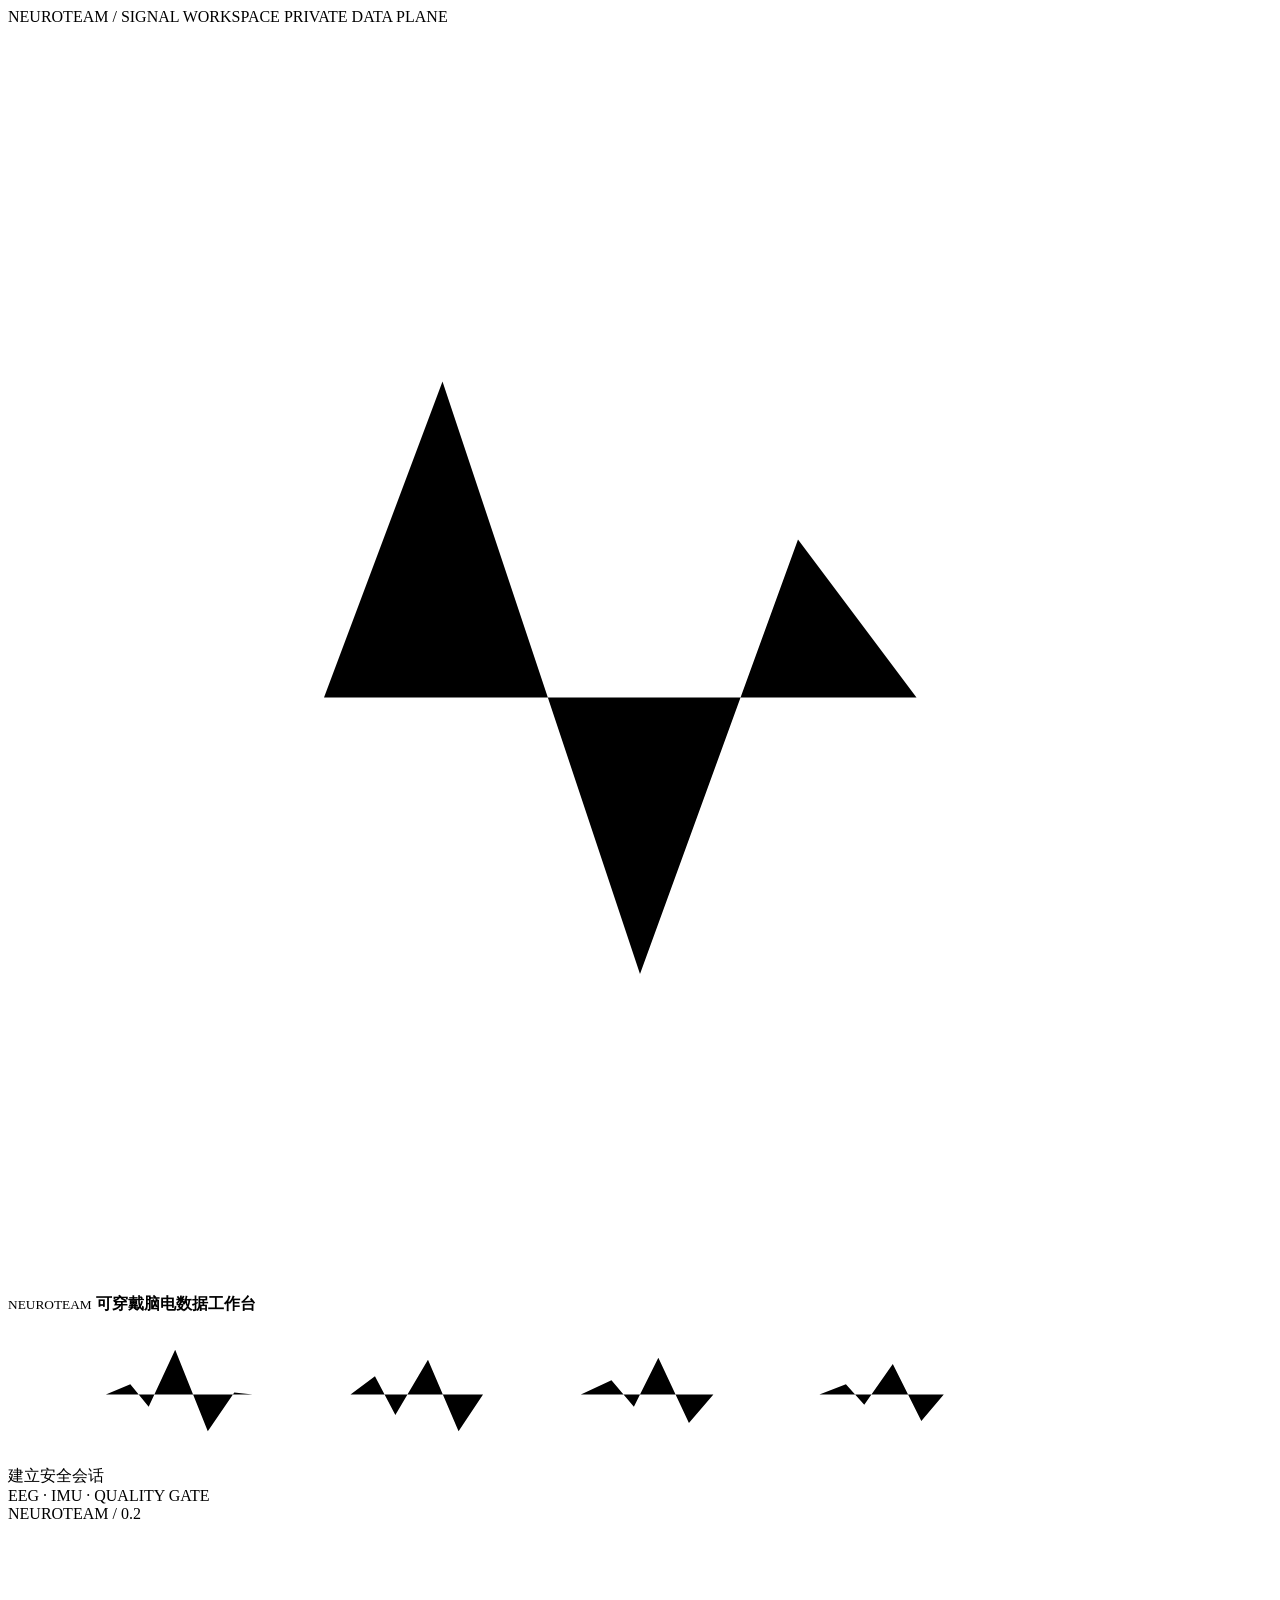
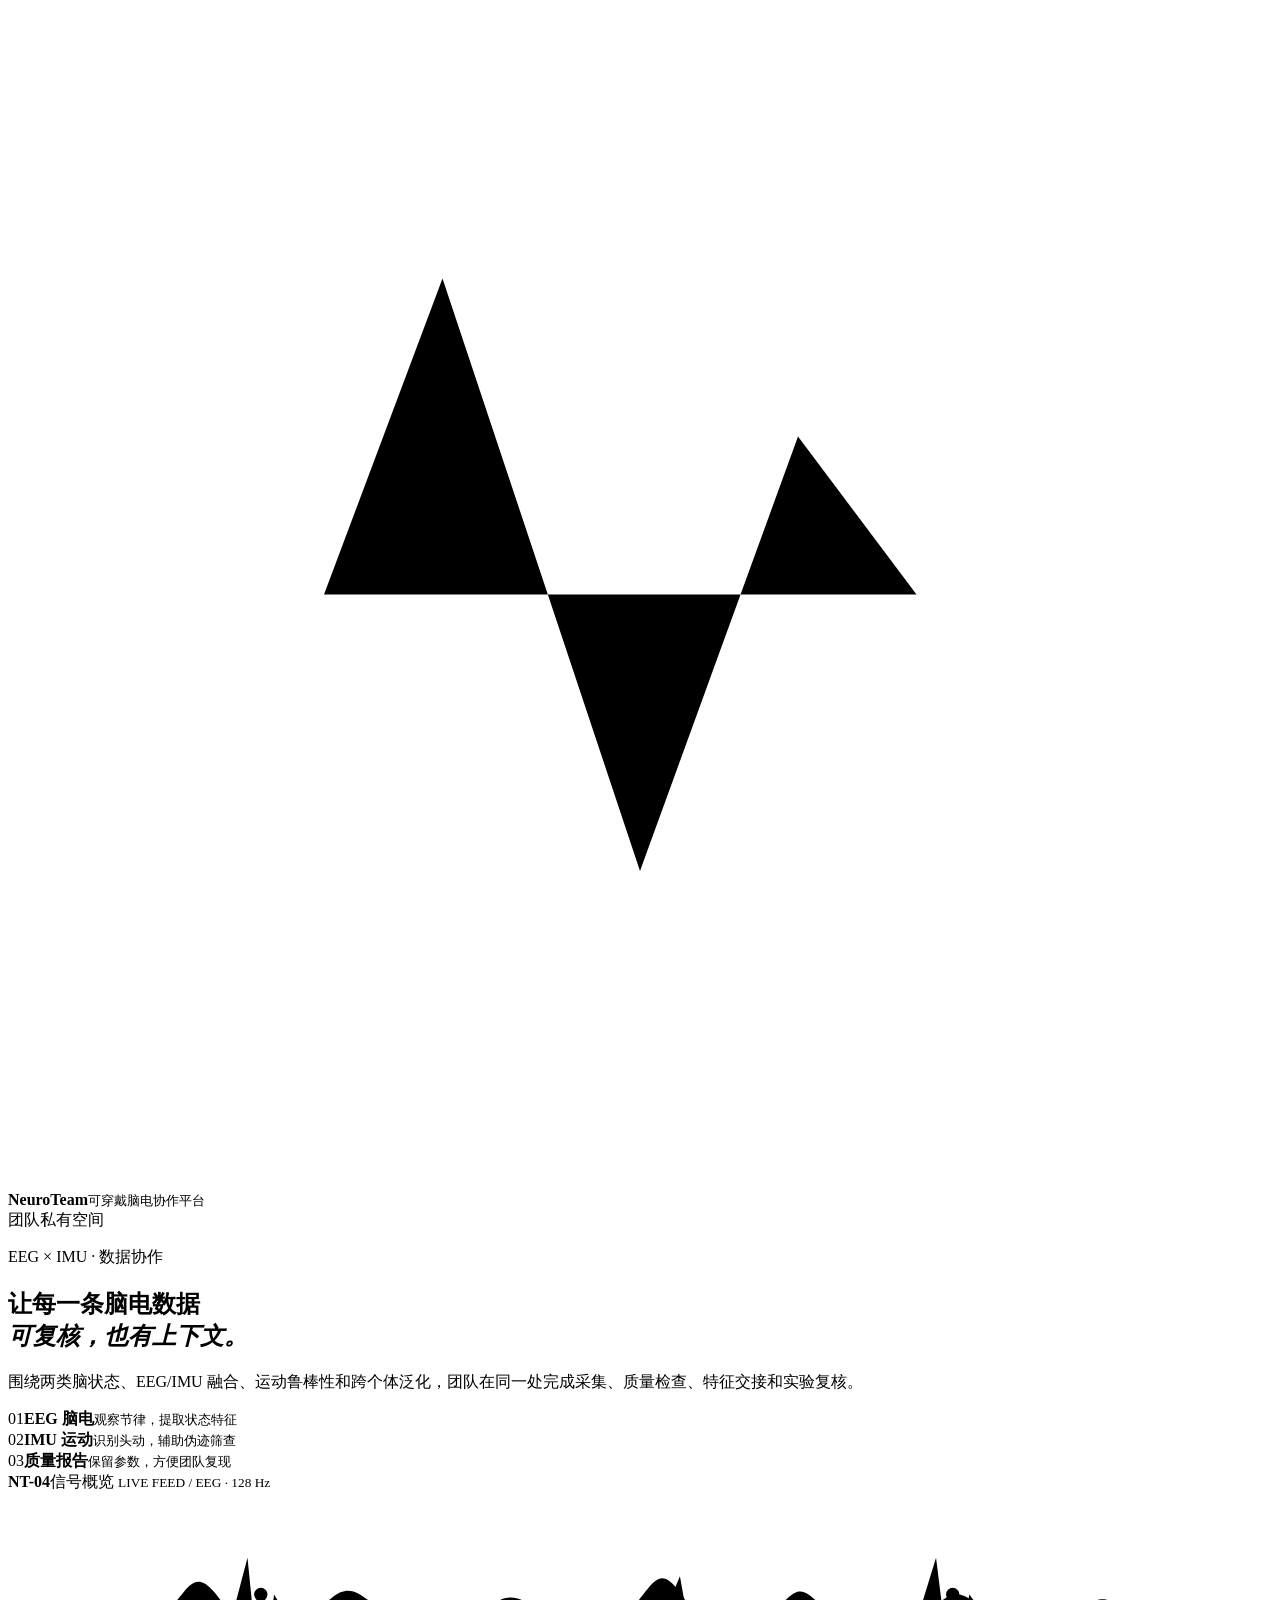
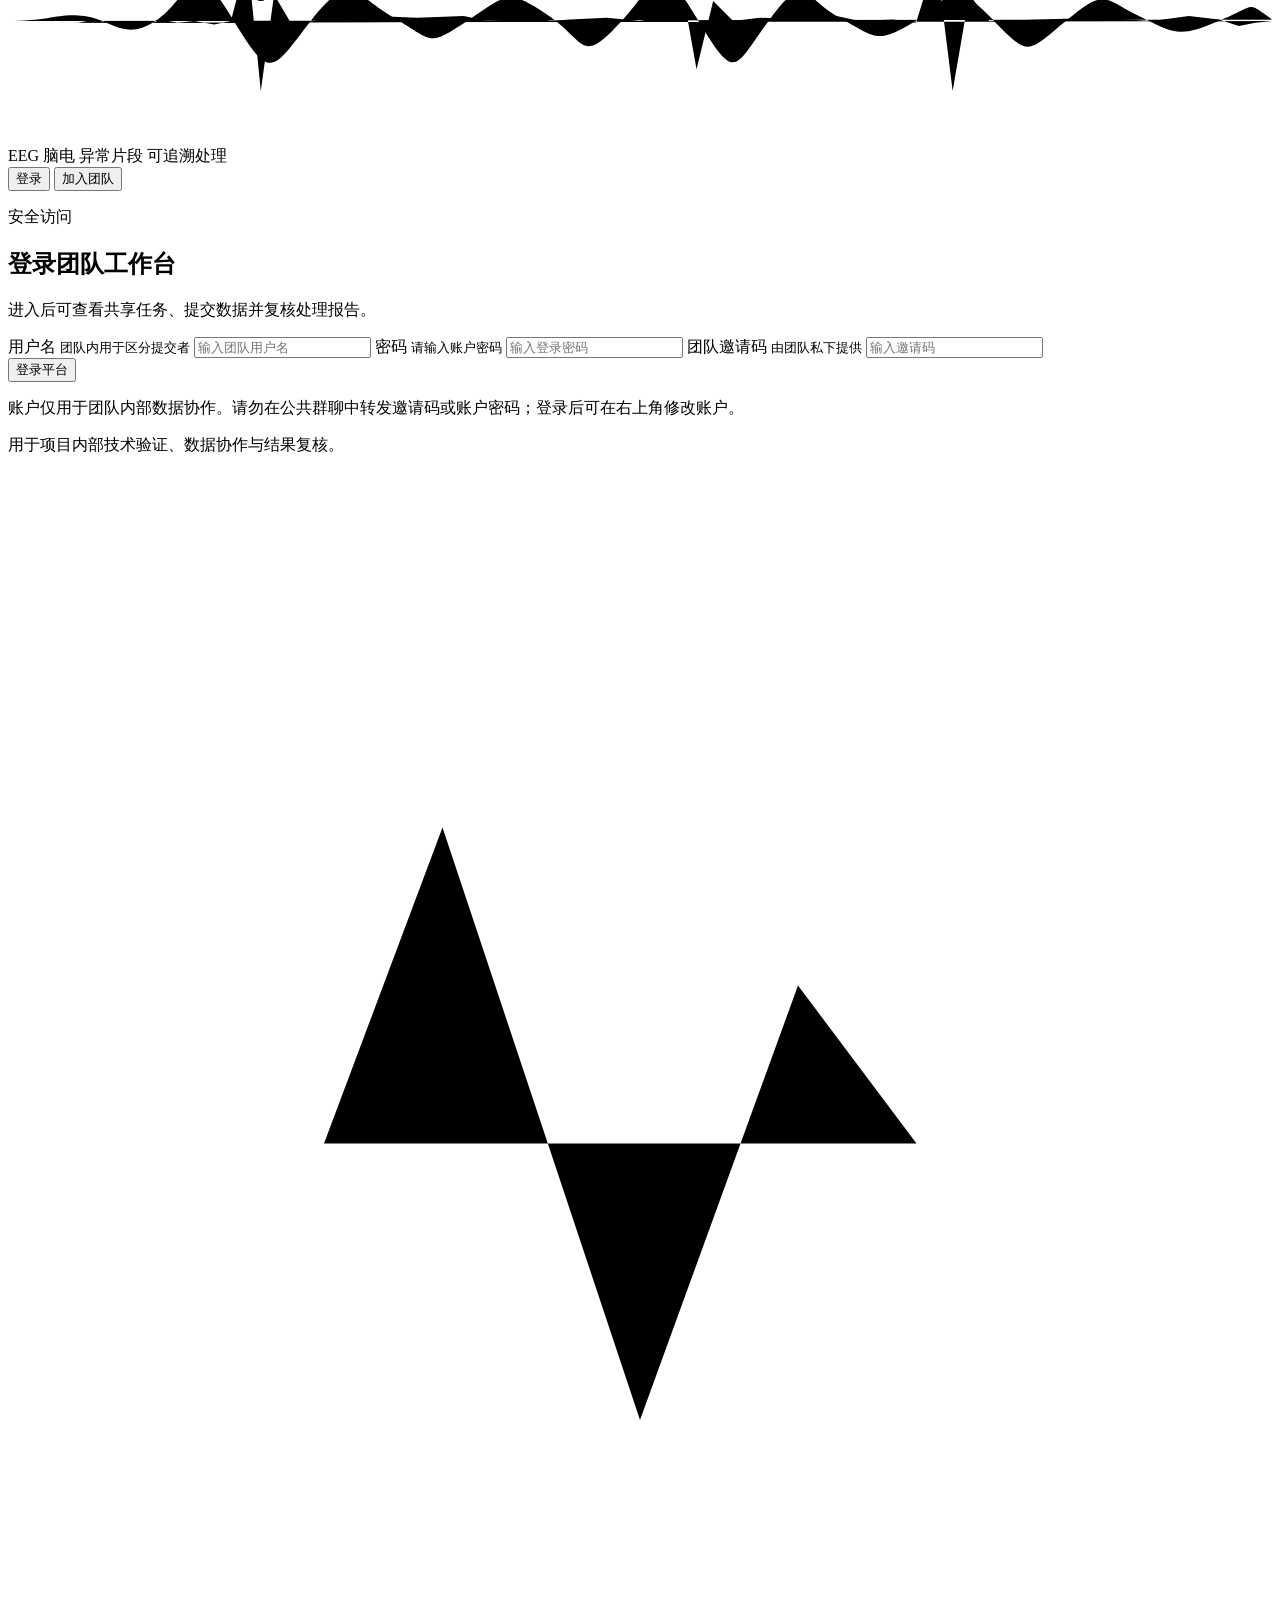
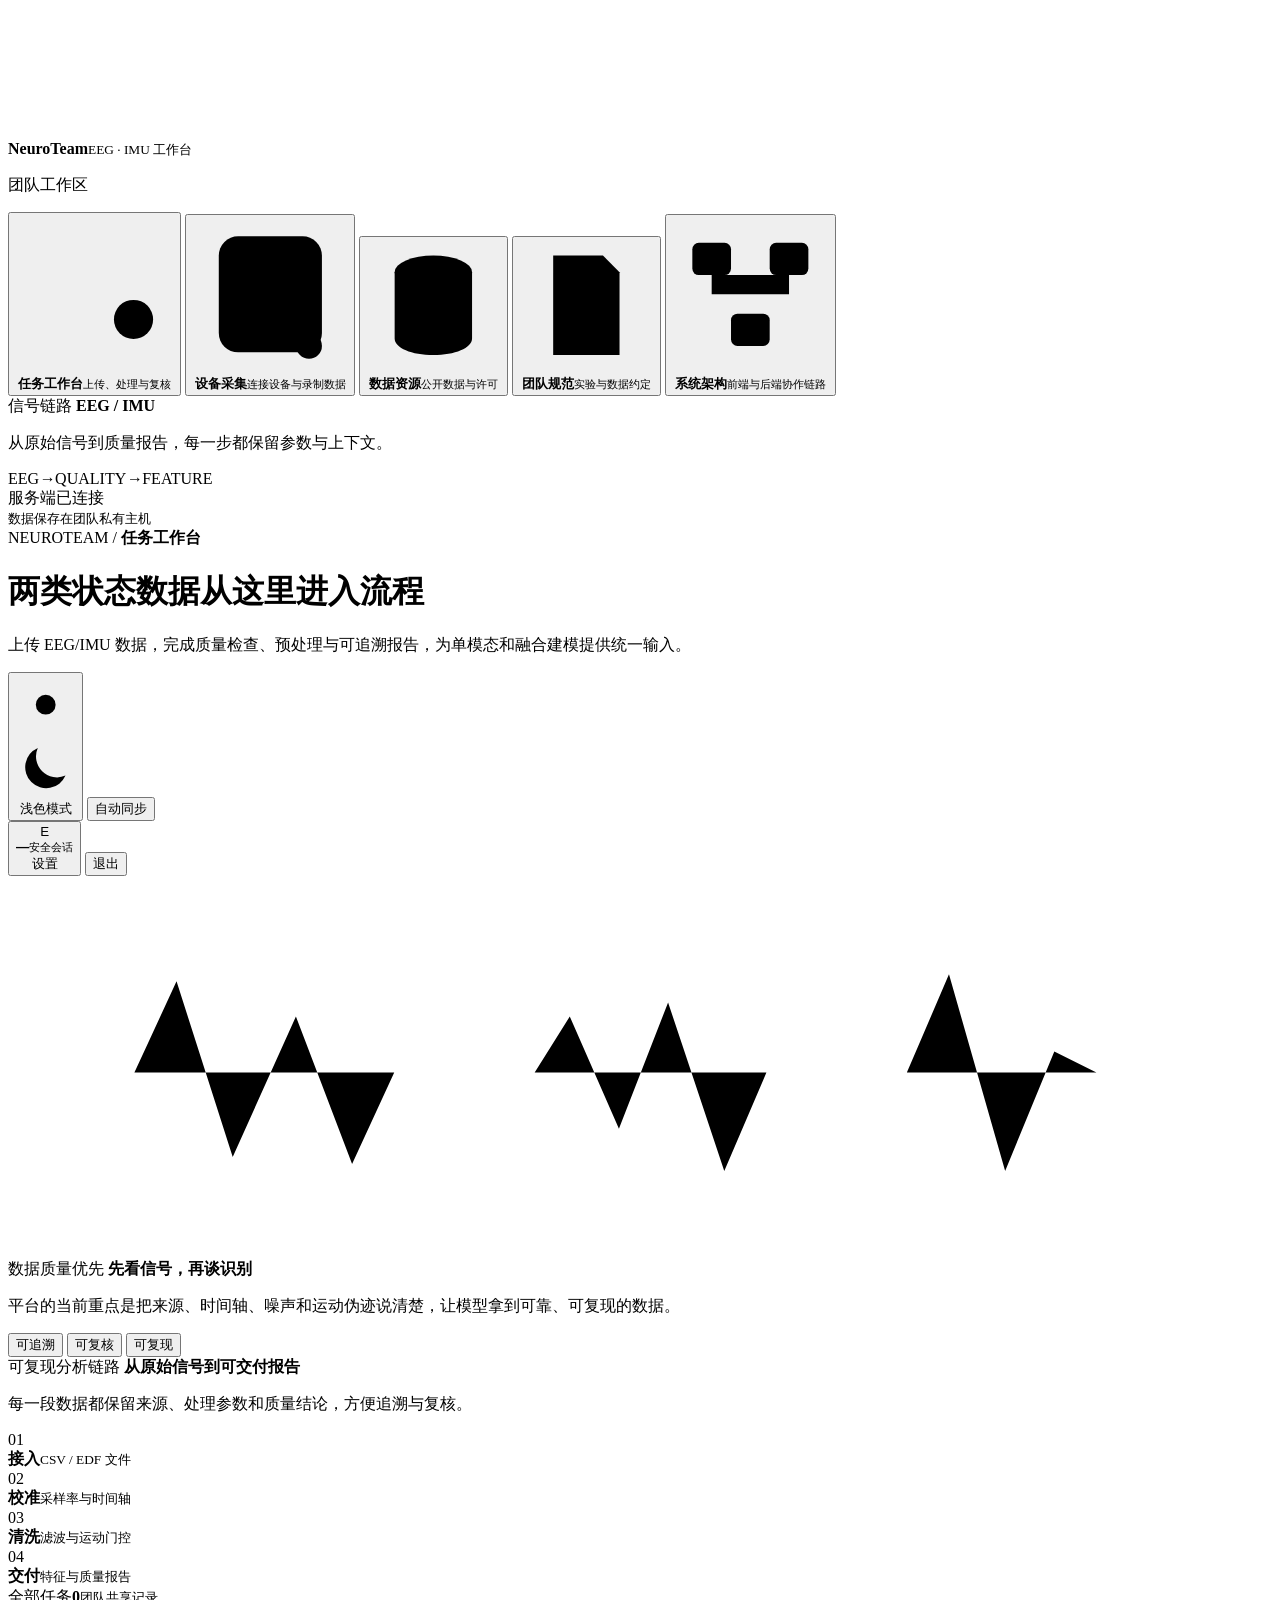
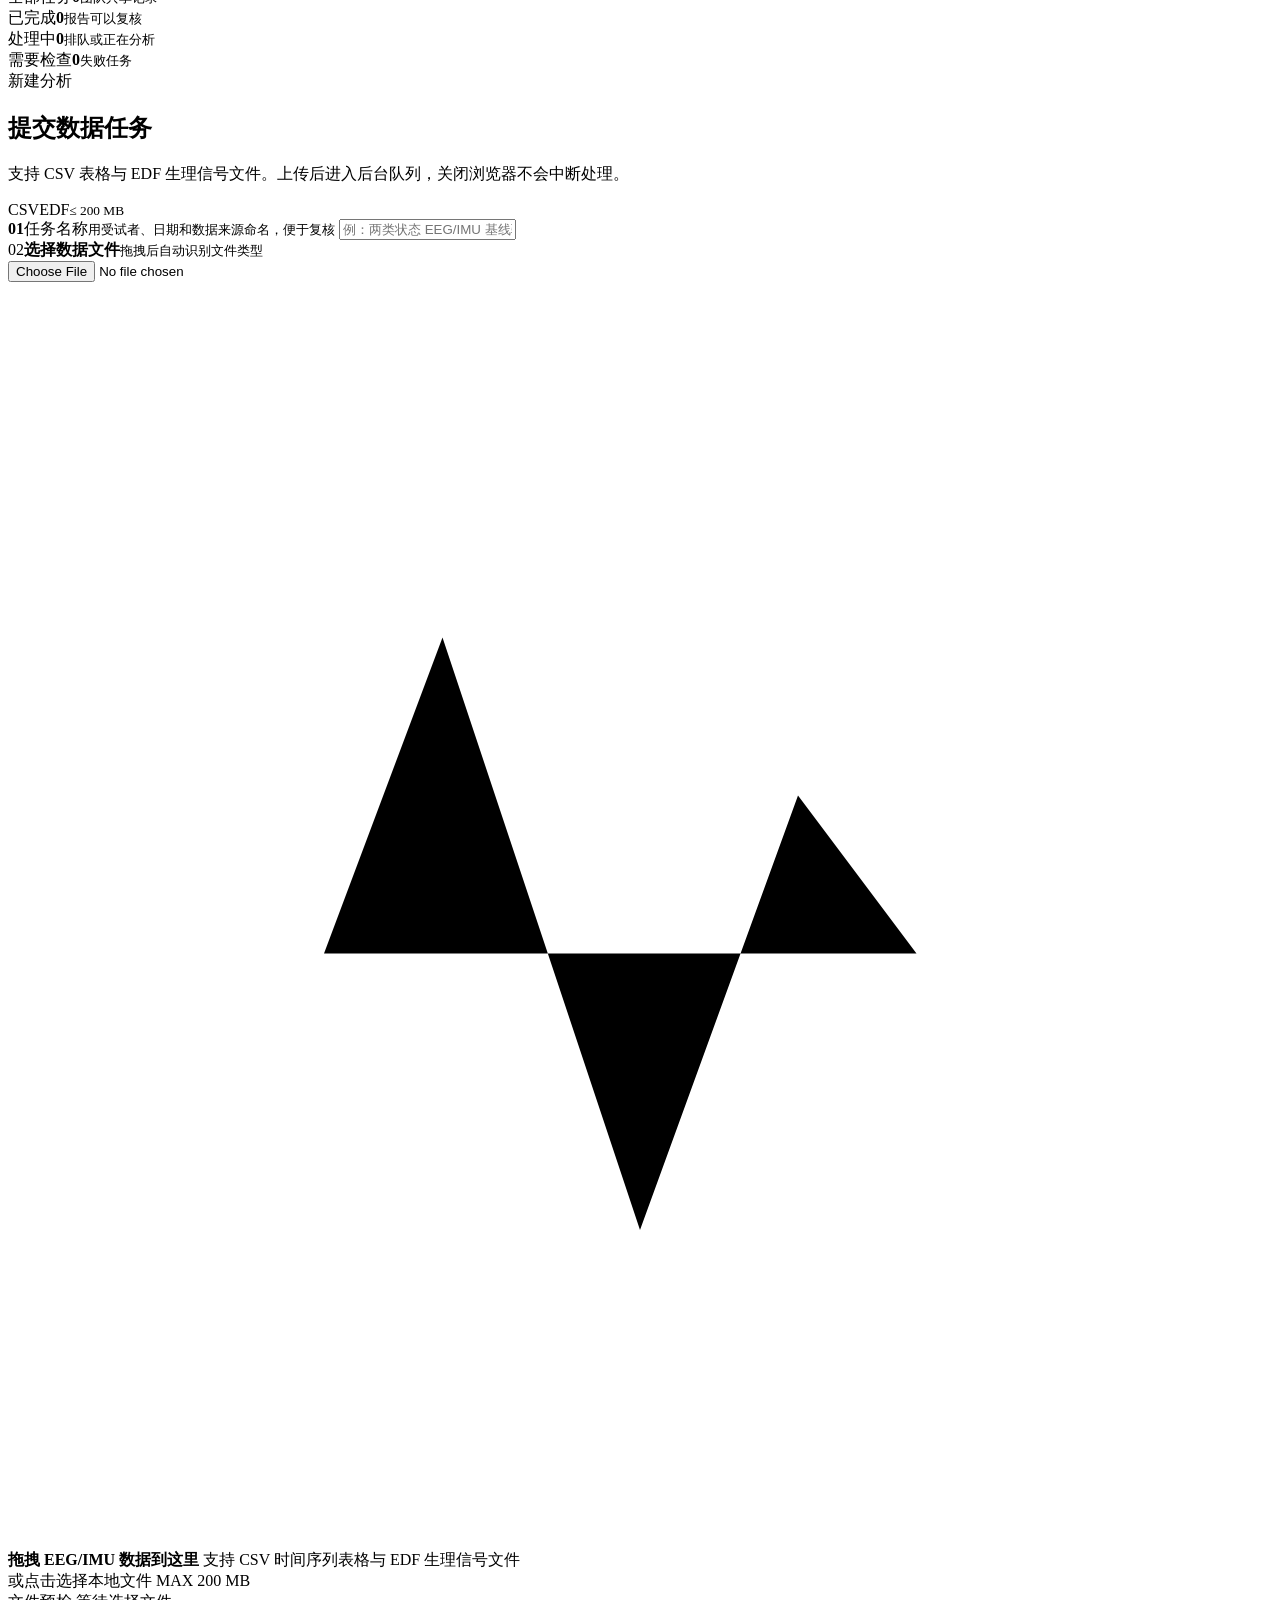
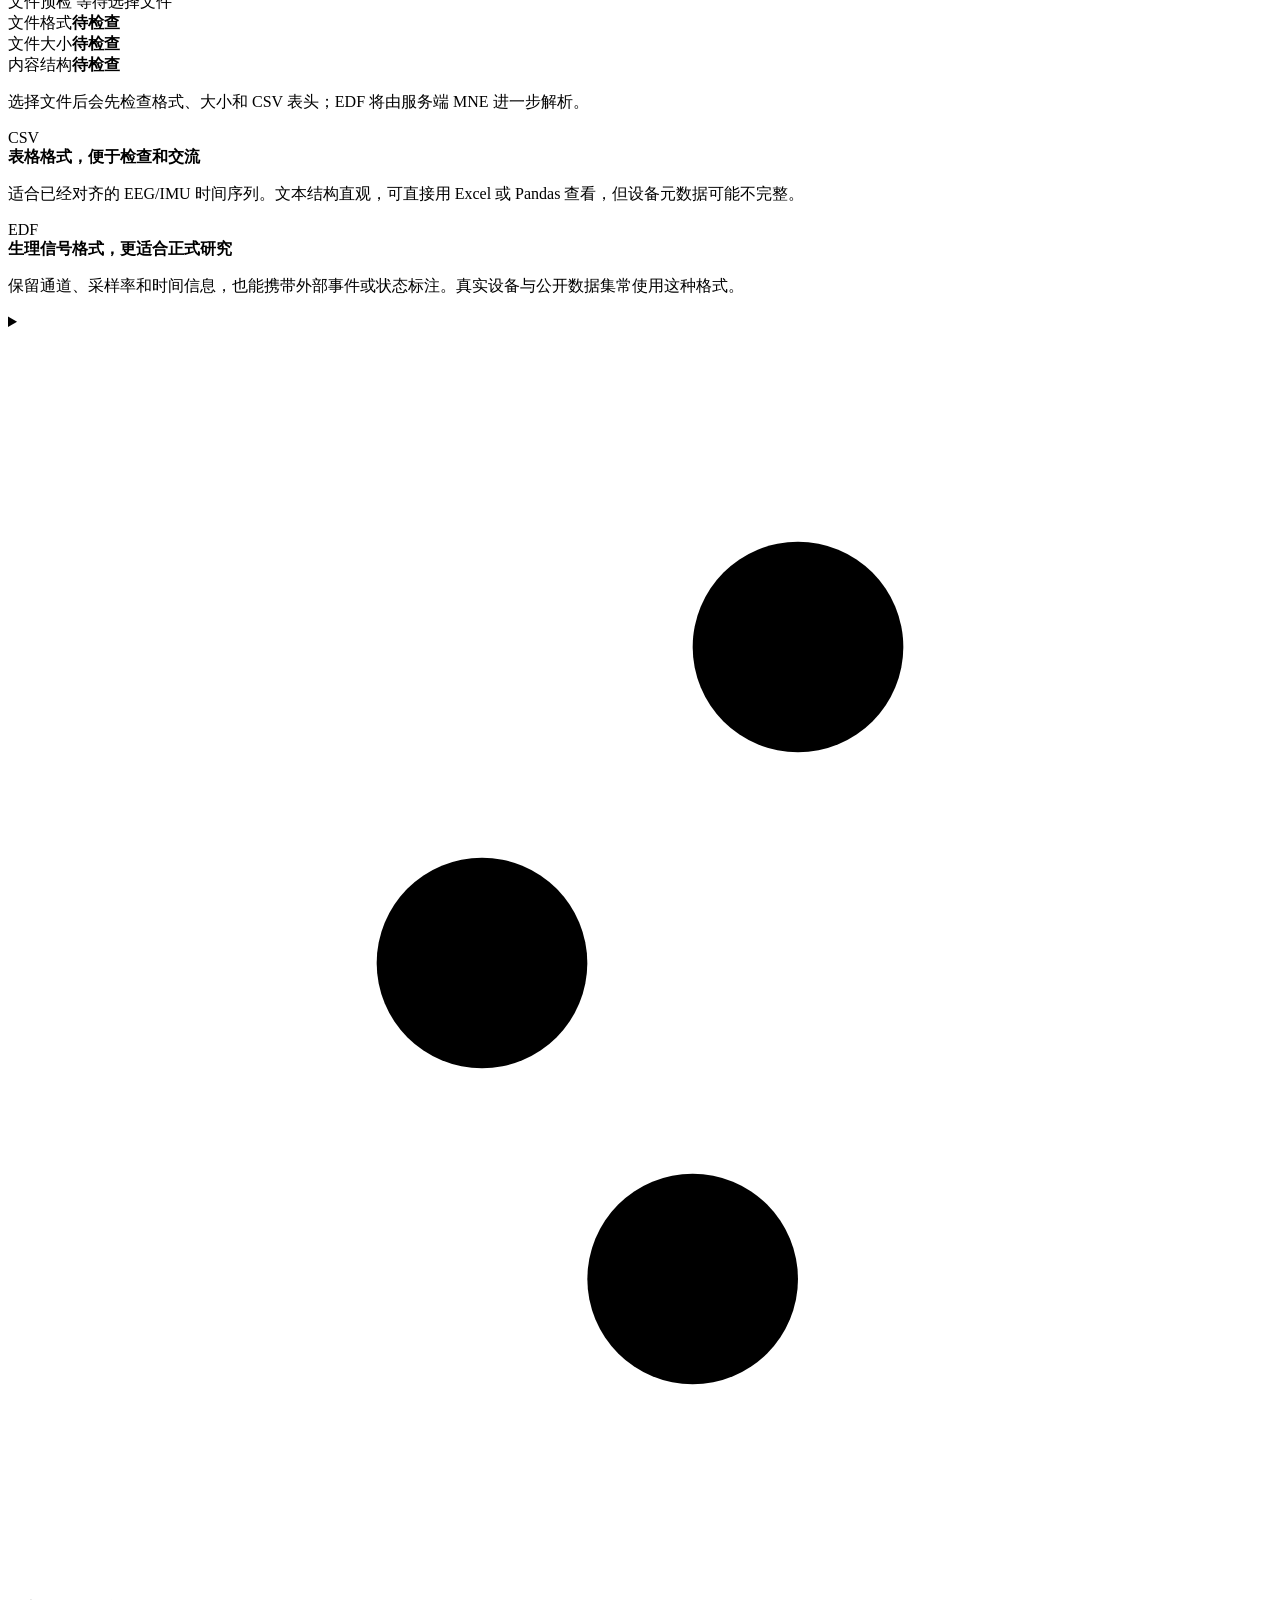
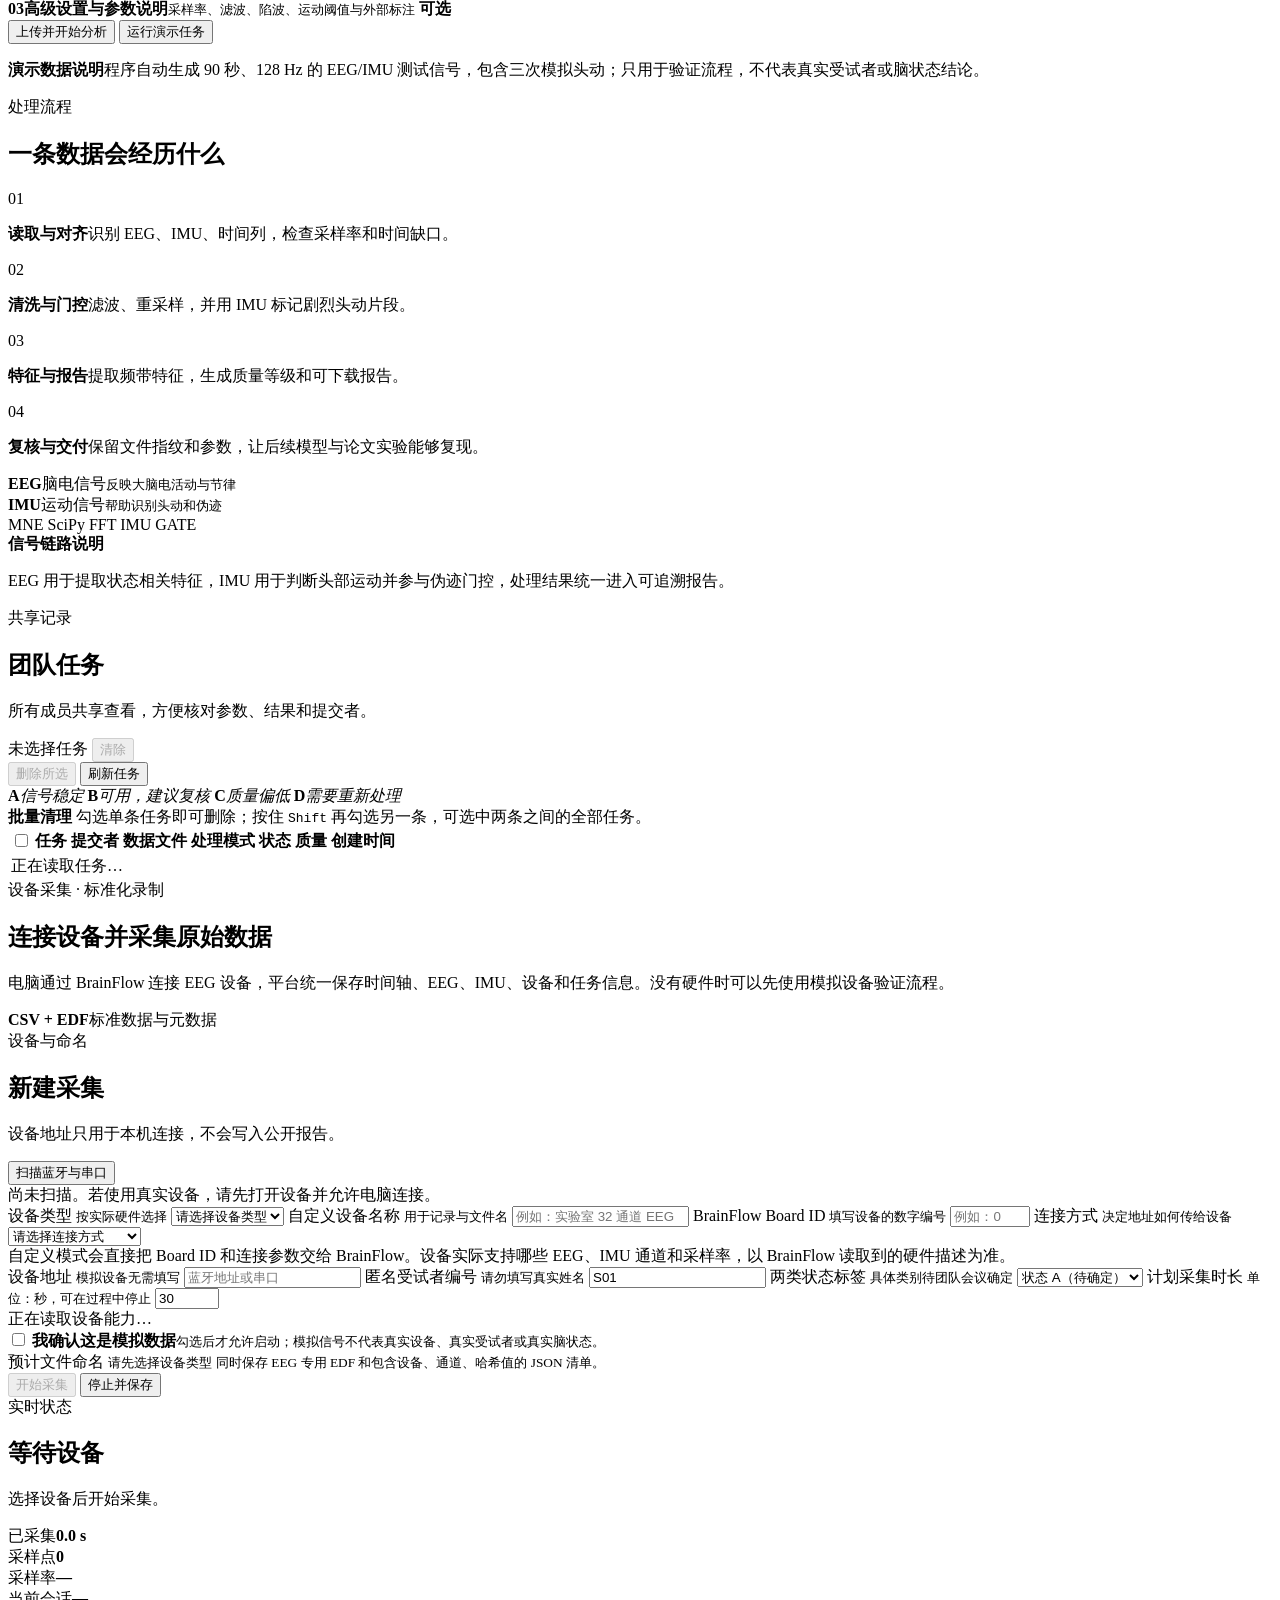
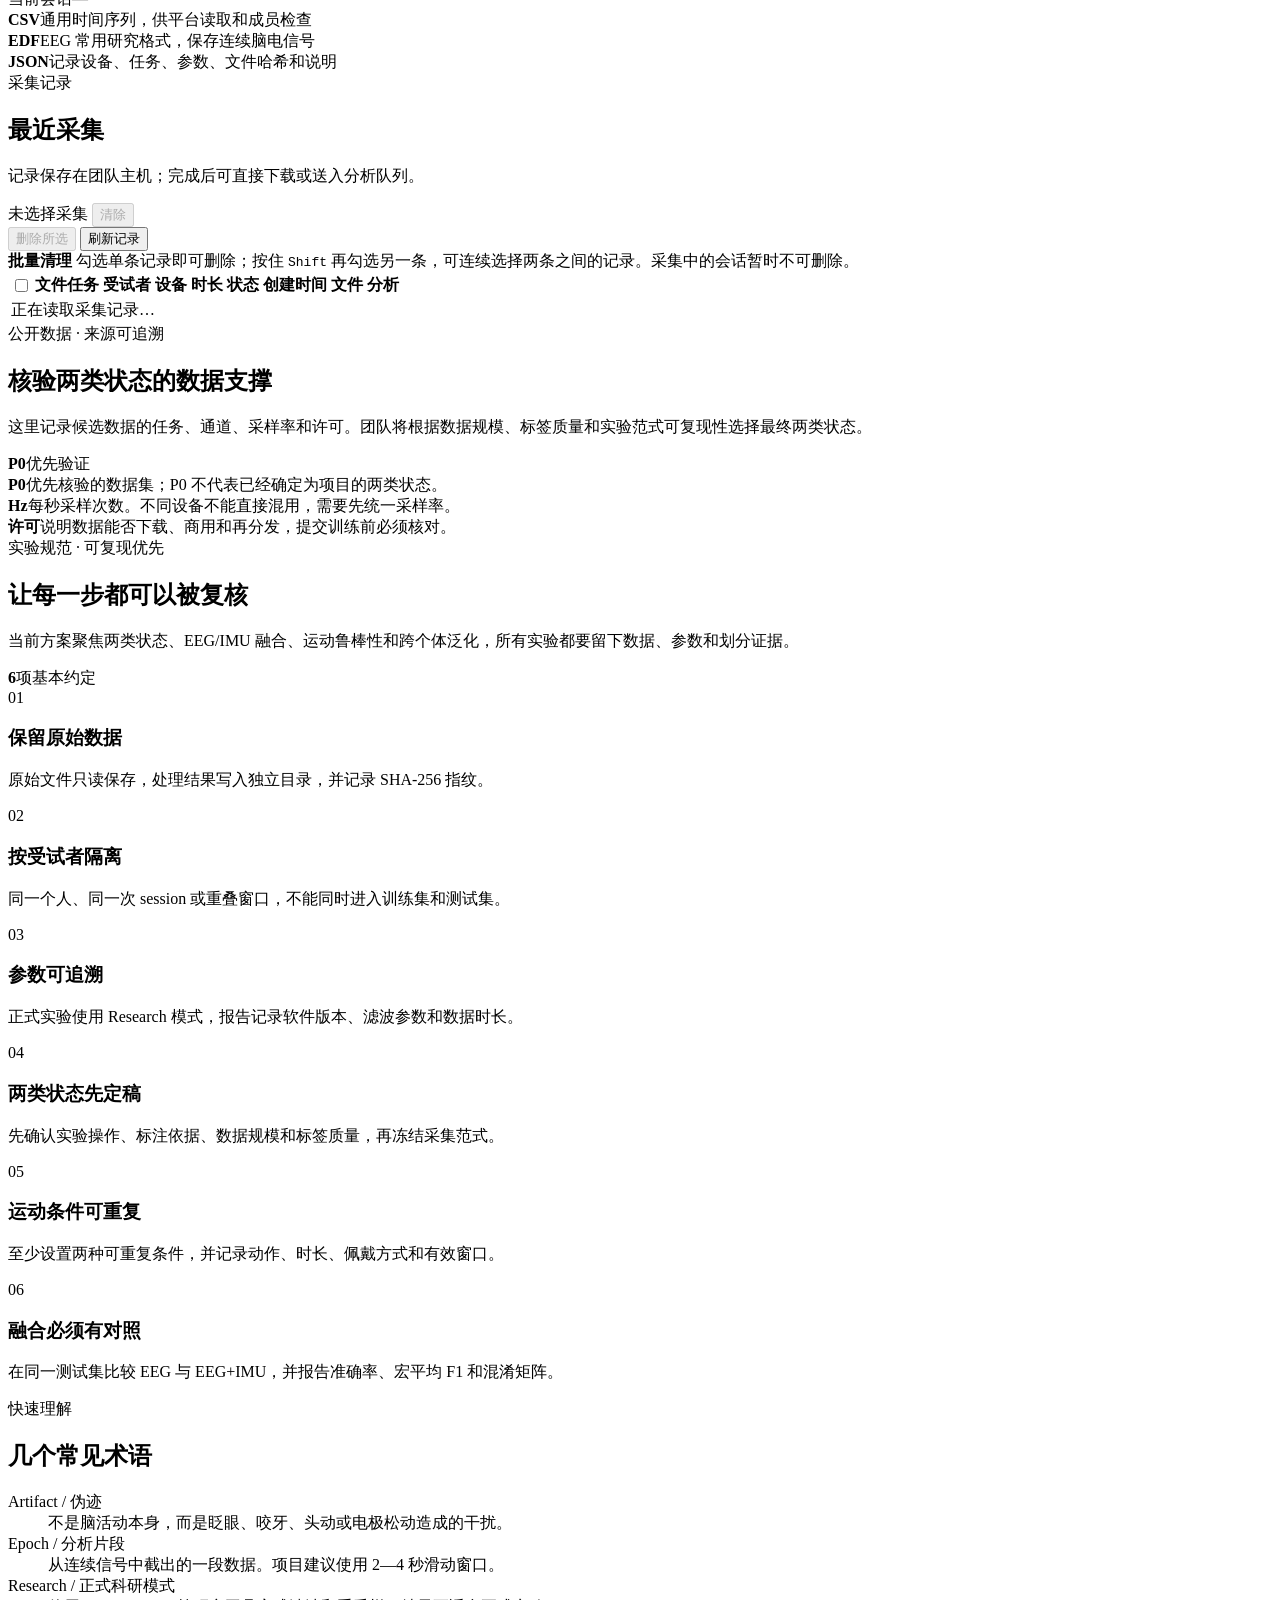
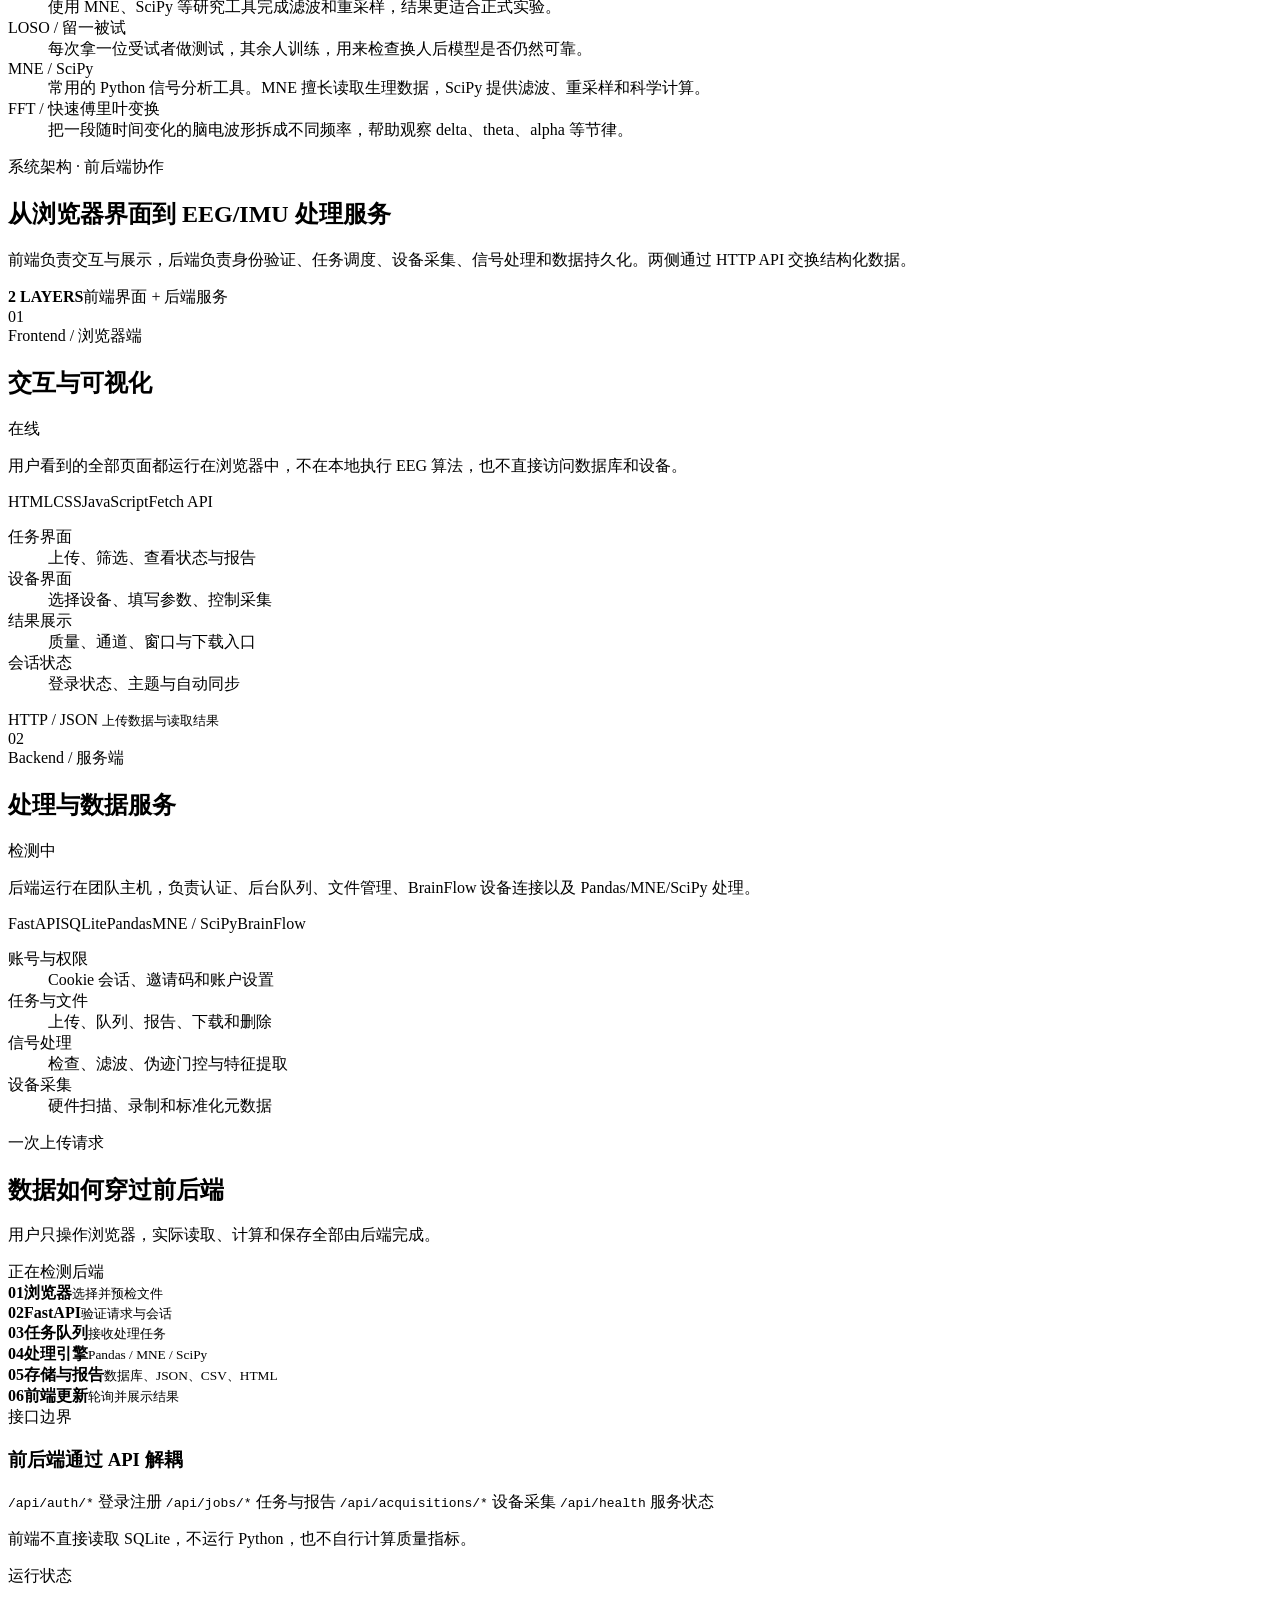
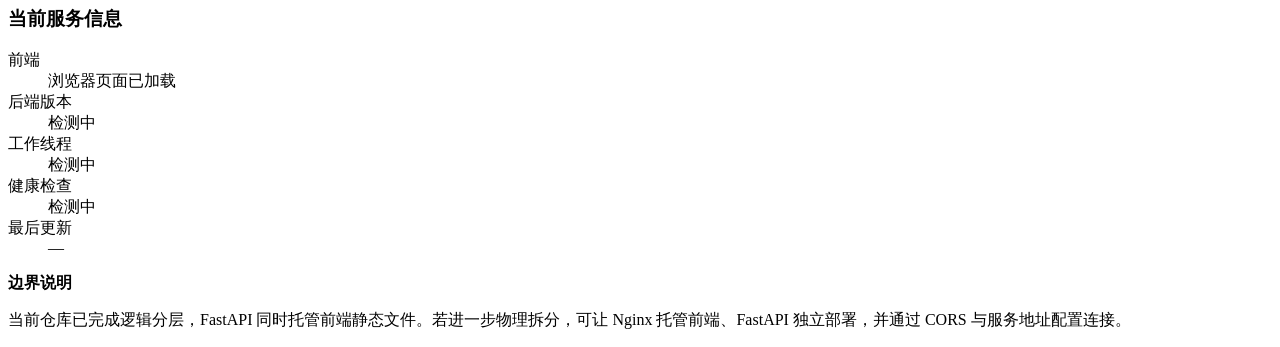
==== commit ee86eca7: "Add frontend and backend architecture page" ====
--- a/team_web/index.html
+++ b/team_web/index.html
@@ -13,7 +13,7 @@
     }
   </script>
   <link rel="icon" href="data:image/svg+xml,%3Csvg xmlns='http://www.w3.org/2000/svg' viewBox='0 0 32 32'%3E%3Crect width='32' height='32' rx='8' fill='%230d2438'/%3E%3Cpath d='M4 17h5l3-8 4 14 4-10 3 4h5' fill='none' stroke='%238dc5fa' stroke-width='2' stroke-linecap='round' stroke-linejoin='round'/%3E%3C/svg%3E">
-  <link rel="stylesheet" href="/assets/styles.css?v=20261028-18">
+  <link rel="stylesheet" href="/assets/styles.css?v=20261029-19">
 </head>
 <body>
   <div class="boot-overlay" id="bootOverlay" aria-hidden="true">
@@ -164,6 +164,10 @@
         <button class="nav-item" data-view="protocol">
           <svg viewBox="0 0 24 24" aria-hidden="true"><path d="M6 3h9l3 3v15H6z"/><path d="M9 11h6M9 15h6M9 7h3"/></svg>
           <span><b>团队规范</b><small>实验与数据约定</small></span>
+        </button>
+        <button class="nav-item" data-view="architecture">
+          <svg viewBox="0 0 24 24" aria-hidden="true"><rect x="3" y="4" width="6" height="5" rx="1"/><rect x="15" y="4" width="6" height="5" rx="1"/><rect x="9" y="15" width="6" height="5" rx="1"/><path d="M6 9v3h12V9M12 12v3"/></svg>
+          <span><b>系统架构</b><small>前端与后端协作链路</small></span>
         </button>
       </nav>
 
@@ -593,6 +597,117 @@
           </dl>
         </section>
       </section>
+
+      <section class="view hidden" id="architectureView">
+        <section class="page-intro architecture-intro">
+          <div>
+            <span class="eyebrow">系统架构 · 前后端协作</span>
+            <h2>从浏览器界面到 EEG/IMU 处理服务</h2>
+            <p>前端负责交互与展示，后端负责身份验证、任务调度、设备采集、信号处理和数据持久化。两侧通过 HTTP API 交换结构化数据。</p>
+          </div>
+          <div class="intro-stat"><strong>2 LAYERS</strong><span>前端界面 + 后端服务</span></div>
+        </section>
+
+        <section class="architecture-layer-grid">
+          <article class="panel architecture-layer frontend-layer">
+            <div class="architecture-head">
+              <span class="architecture-number">01</span>
+              <div>
+                <span class="eyebrow">Frontend / 浏览器端</span>
+                <h2>交互与可视化</h2>
+              </div>
+              <span class="architecture-state online" id="frontendArchitectureStatus"><i></i>在线</span>
+            </div>
+            <p class="architecture-copy">用户看到的全部页面都运行在浏览器中，不在本地执行 EEG 算法，也不直接访问数据库和设备。</p>
+            <div class="architecture-tech">
+              <span>HTML</span><span>CSS</span><span>JavaScript</span><span>Fetch API</span>
+            </div>
+            <dl class="architecture-list">
+              <div><dt>任务界面</dt><dd>上传、筛选、查看状态与报告</dd></div>
+              <div><dt>设备界面</dt><dd>选择设备、填写参数、控制采集</dd></div>
+              <div><dt>结果展示</dt><dd>质量、通道、窗口与下载入口</dd></div>
+              <div><dt>会话状态</dt><dd>登录状态、主题与自动同步</dd></div>
+            </dl>
+          </article>
+
+          <div class="architecture-connector" aria-hidden="true">
+            <span>HTTP / JSON</span>
+            <i></i>
+            <small>上传数据与读取结果</small>
+          </div>
+
+          <article class="panel architecture-layer backend-layer">
+            <div class="architecture-head">
+              <span class="architecture-number">02</span>
+              <div>
+                <span class="eyebrow">Backend / 服务端</span>
+                <h2>处理与数据服务</h2>
+              </div>
+              <span class="architecture-state pending" id="backendArchitectureStatus"><i></i>检测中</span>
+            </div>
+            <p class="architecture-copy">后端运行在团队主机，负责认证、后台队列、文件管理、BrainFlow 设备连接以及 Pandas/MNE/SciPy 处理。</p>
+            <div class="architecture-tech">
+              <span>FastAPI</span><span>SQLite</span><span>Pandas</span><span>MNE / SciPy</span><span>BrainFlow</span>
+            </div>
+            <dl class="architecture-list">
+              <div><dt>账号与权限</dt><dd>Cookie 会话、邀请码和账户设置</dd></div>
+              <div><dt>任务与文件</dt><dd>上传、队列、报告、下载和删除</dd></div>
+              <div><dt>信号处理</dt><dd>检查、滤波、伪迹门控与特征提取</dd></div>
+              <div><dt>设备采集</dt><dd>硬件扫描、录制和标准化元数据</dd></div>
+            </dl>
+          </article>
+        </section>
+
+        <section class="panel architecture-flow-panel">
+          <div class="panel-title">
+            <div><span class="eyebrow">一次上传请求</span><h2>数据如何穿过前后端</h2><p>用户只操作浏览器，实际读取、计算和保存全部由后端完成。</p></div>
+            <span class="architecture-roundtrip" id="architectureRoundtrip">正在检测后端</span>
+          </div>
+          <div class="architecture-flow">
+            <div><b>01</b><strong>浏览器</strong><small>选择并预检文件</small></div>
+            <i></i>
+            <div><b>02</b><strong>FastAPI</strong><small>验证请求与会话</small></div>
+            <i></i>
+            <div><b>03</b><strong>任务队列</strong><small>接收处理任务</small></div>
+            <i></i>
+            <div><b>04</b><strong>处理引擎</strong><small>Pandas / MNE / SciPy</small></div>
+            <i></i>
+            <div><b>05</b><strong>存储与报告</strong><small>数据库、JSON、CSV、HTML</small></div>
+            <i></i>
+            <div><b>06</b><strong>前端更新</strong><small>轮询并展示结果</small></div>
+          </div>
+        </section>
+
+        <section class="architecture-info-grid">
+          <article class="panel">
+            <span class="eyebrow">接口边界</span>
+            <h3>前后端通过 API 解耦</h3>
+            <div class="api-groups">
+              <span><code>/api/auth/*</code> 登录注册</span>
+              <span><code>/api/jobs/*</code> 任务与报告</span>
+              <span><code>/api/acquisitions/*</code> 设备采集</span>
+              <span><code>/api/health</code> 服务状态</span>
+            </div>
+            <p>前端不直接读取 SQLite，不运行 Python，也不自行计算质量指标。</p>
+          </article>
+          <article class="panel">
+            <span class="eyebrow">运行状态</span>
+            <h3>当前服务信息</h3>
+            <dl class="architecture-runtime">
+              <div><dt>前端</dt><dd>浏览器页面已加载</dd></div>
+              <div><dt>后端版本</dt><dd id="architectureVersion">检测中</dd></div>
+              <div><dt>工作线程</dt><dd id="architectureWorkers">检测中</dd></div>
+              <div><dt>健康检查</dt><dd id="architectureLatency">检测中</dd></div>
+              <div><dt>最后更新</dt><dd id="architectureUpdated">—</dd></div>
+            </dl>
+          </article>
+        </section>
+
+        <div class="architecture-note">
+          <strong>边界说明</strong>
+          <p>当前仓库已完成逻辑分层，FastAPI 同时托管前端静态文件。若进一步物理拆分，可让 Nginx 托管前端、FastAPI 独立部署，并通过 CORS 与服务地址配置连接。</p>
+        </div>
+      </section>
     </main>
   </div>
 
@@ -677,6 +792,6 @@
     </div>
   </dialog>
 
-  <script src="/assets/app.js?v=20261028-18"></script>
+  <script src="/assets/app.js?v=20261029-19"></script>
 </body>
 </html>
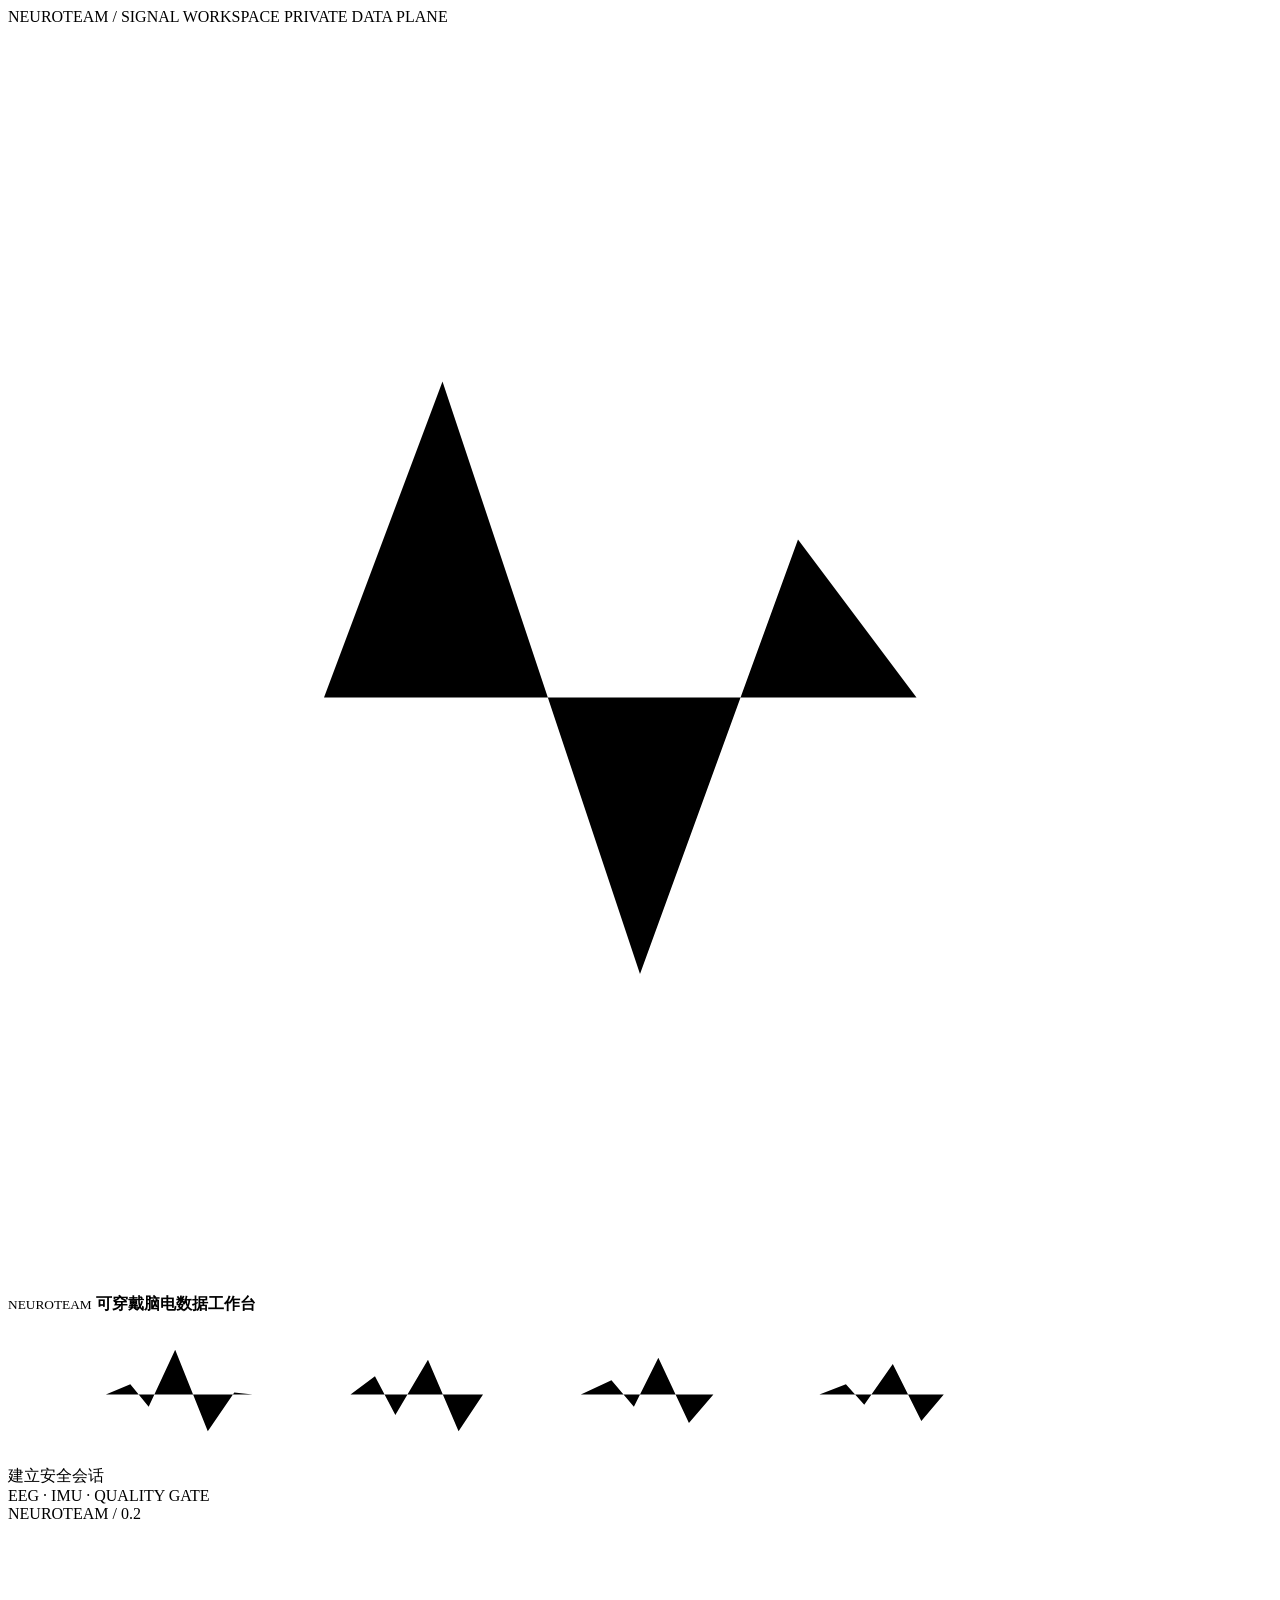
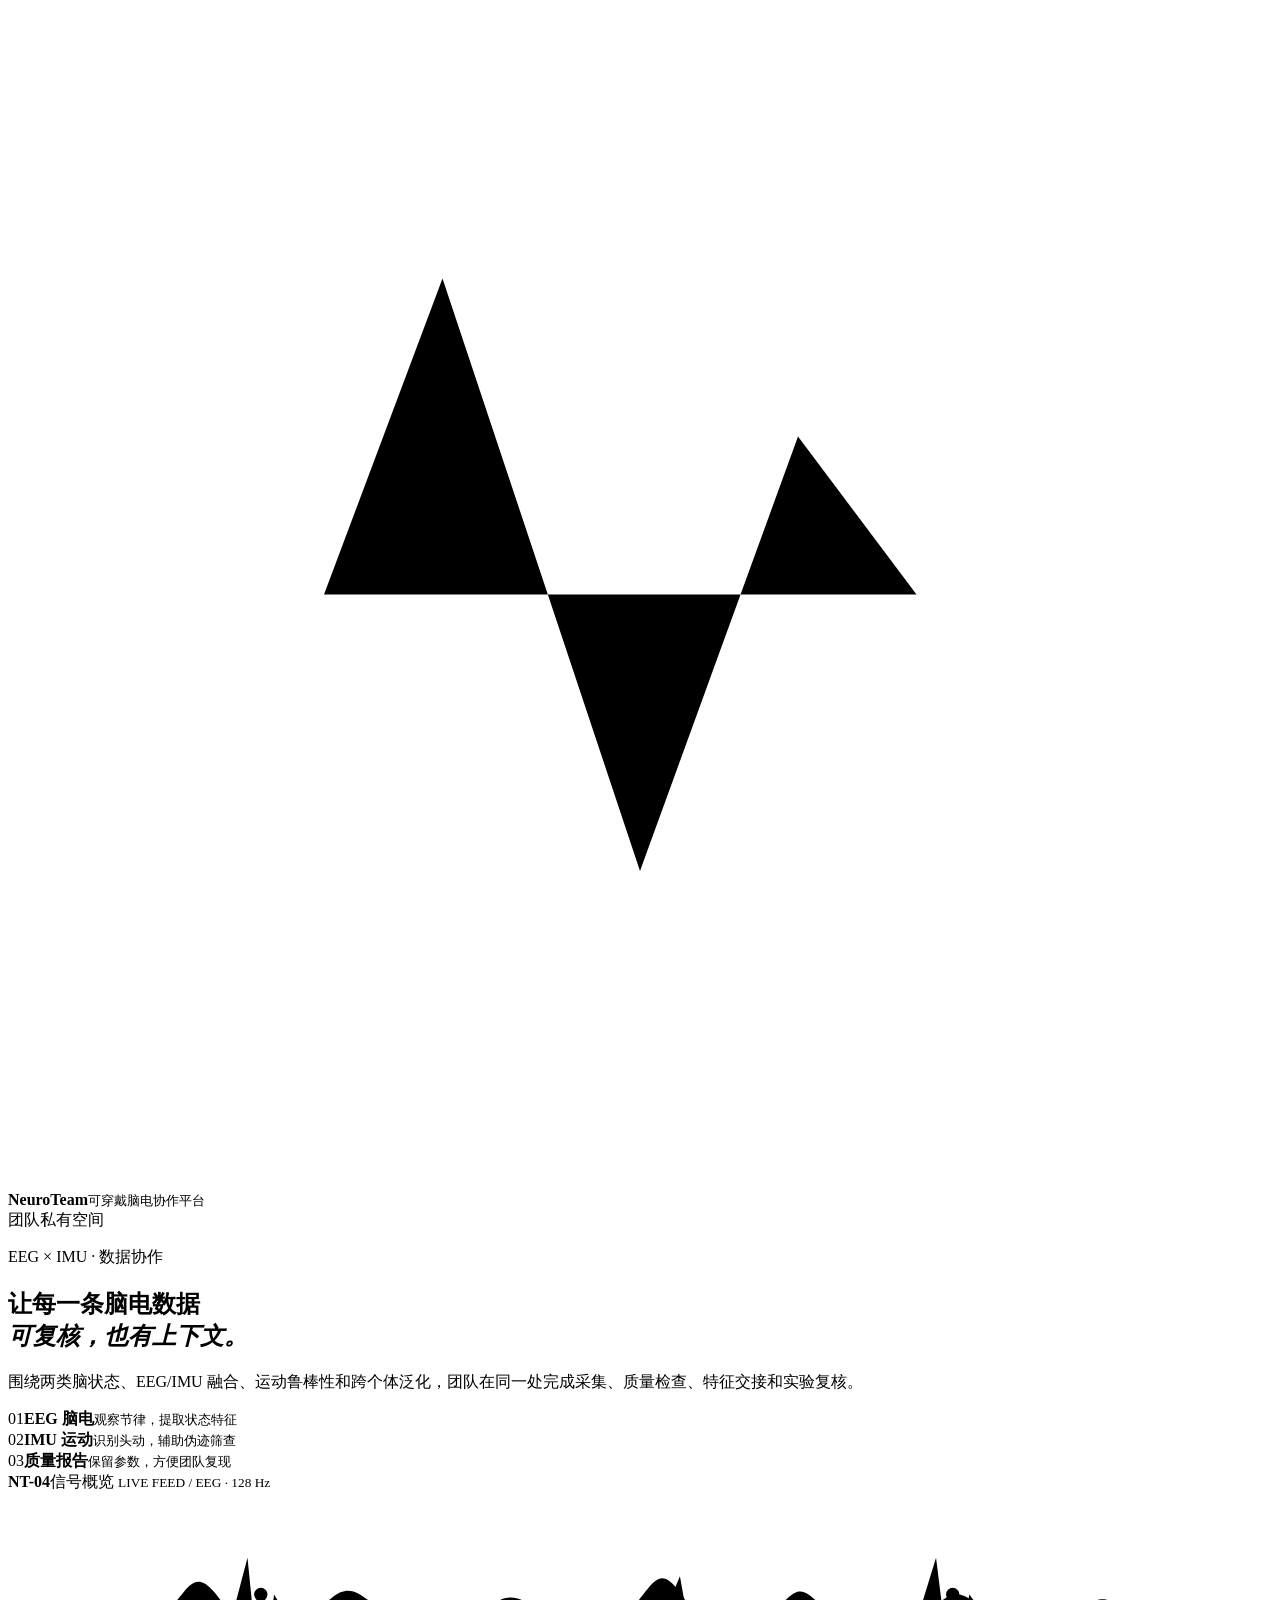
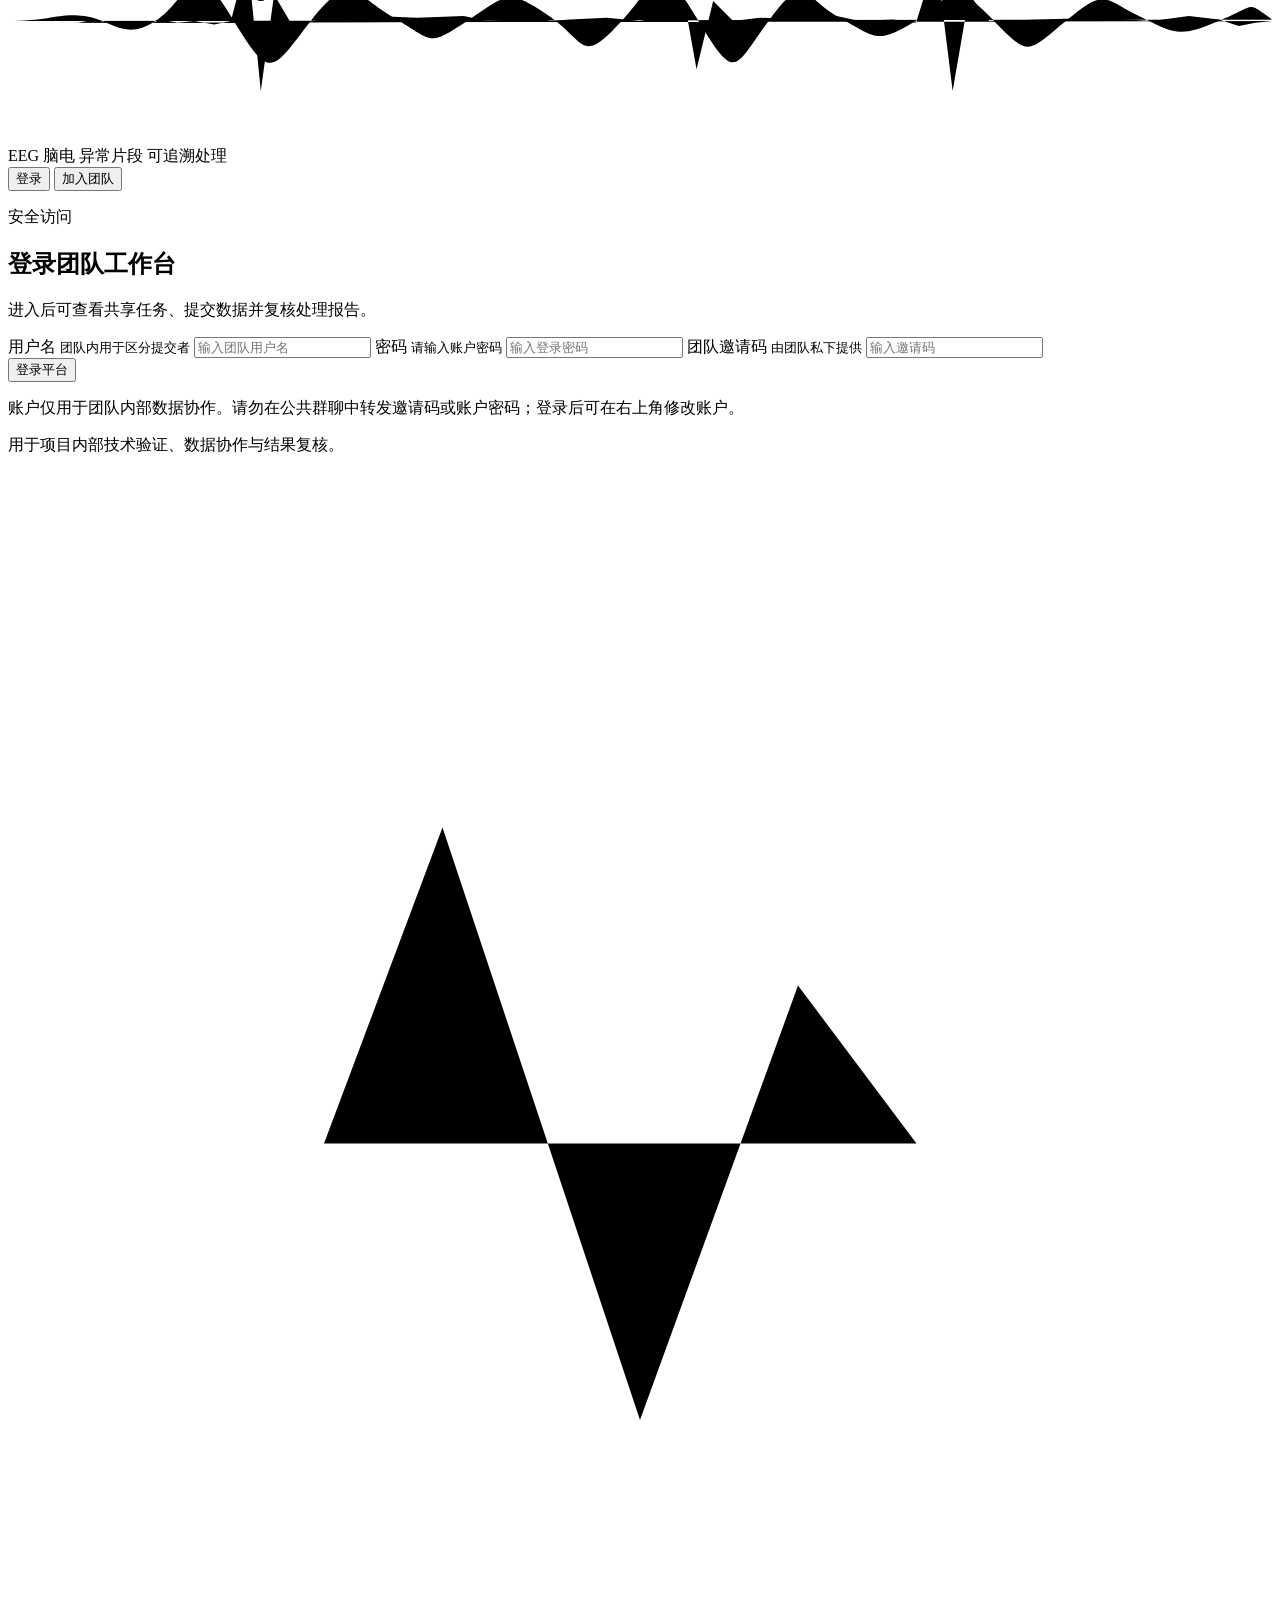
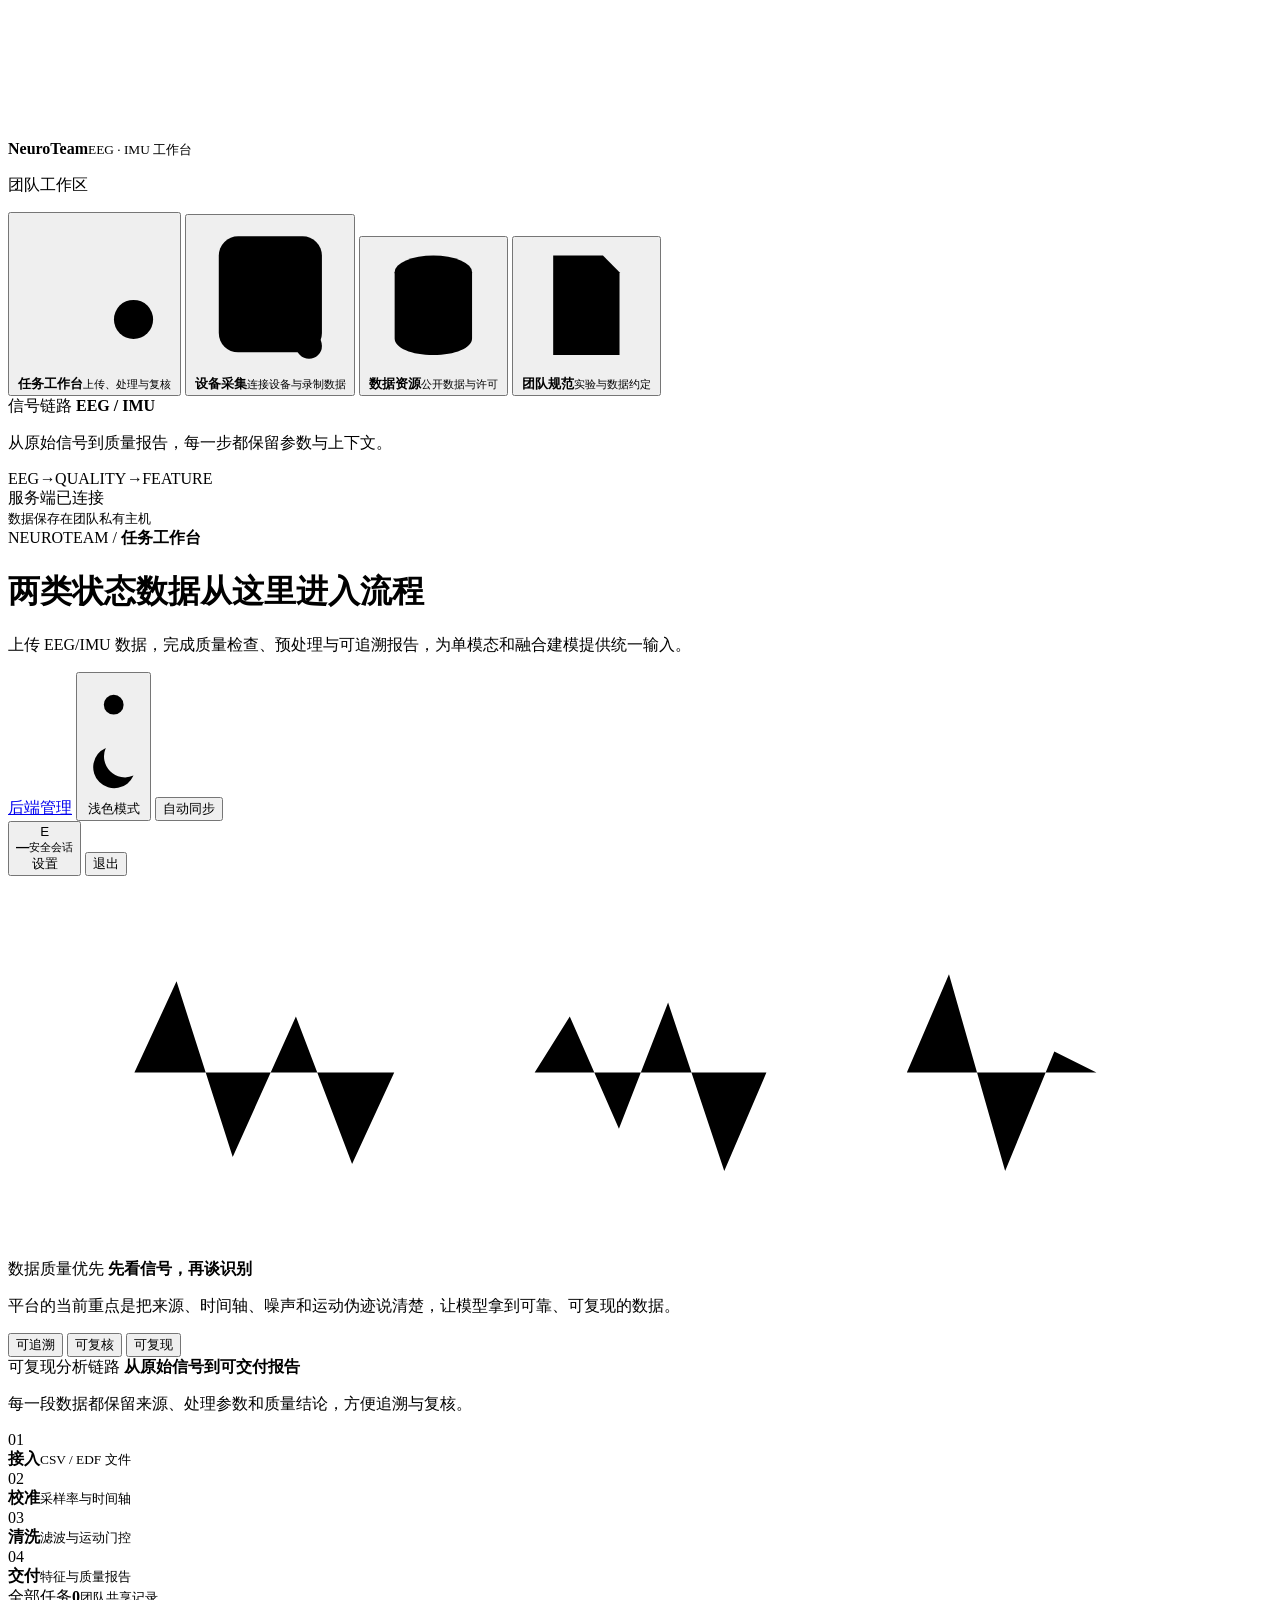
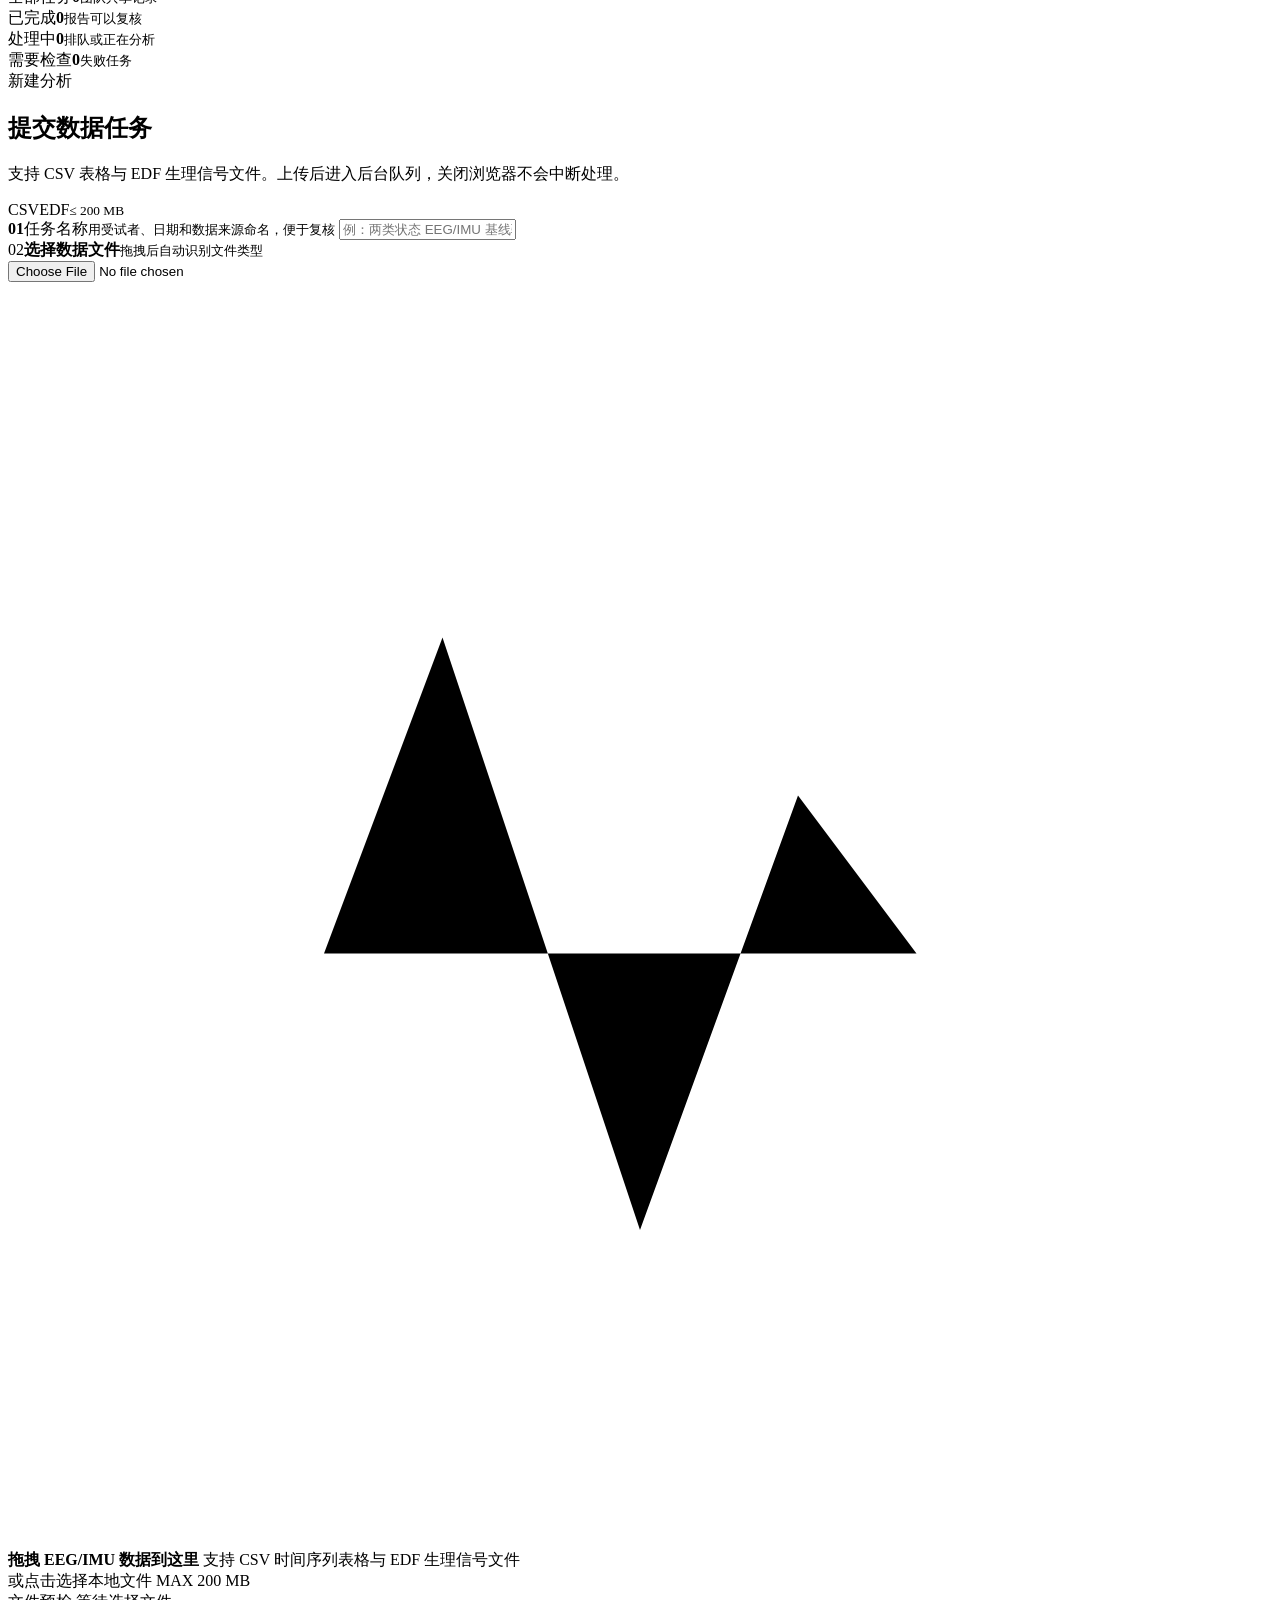
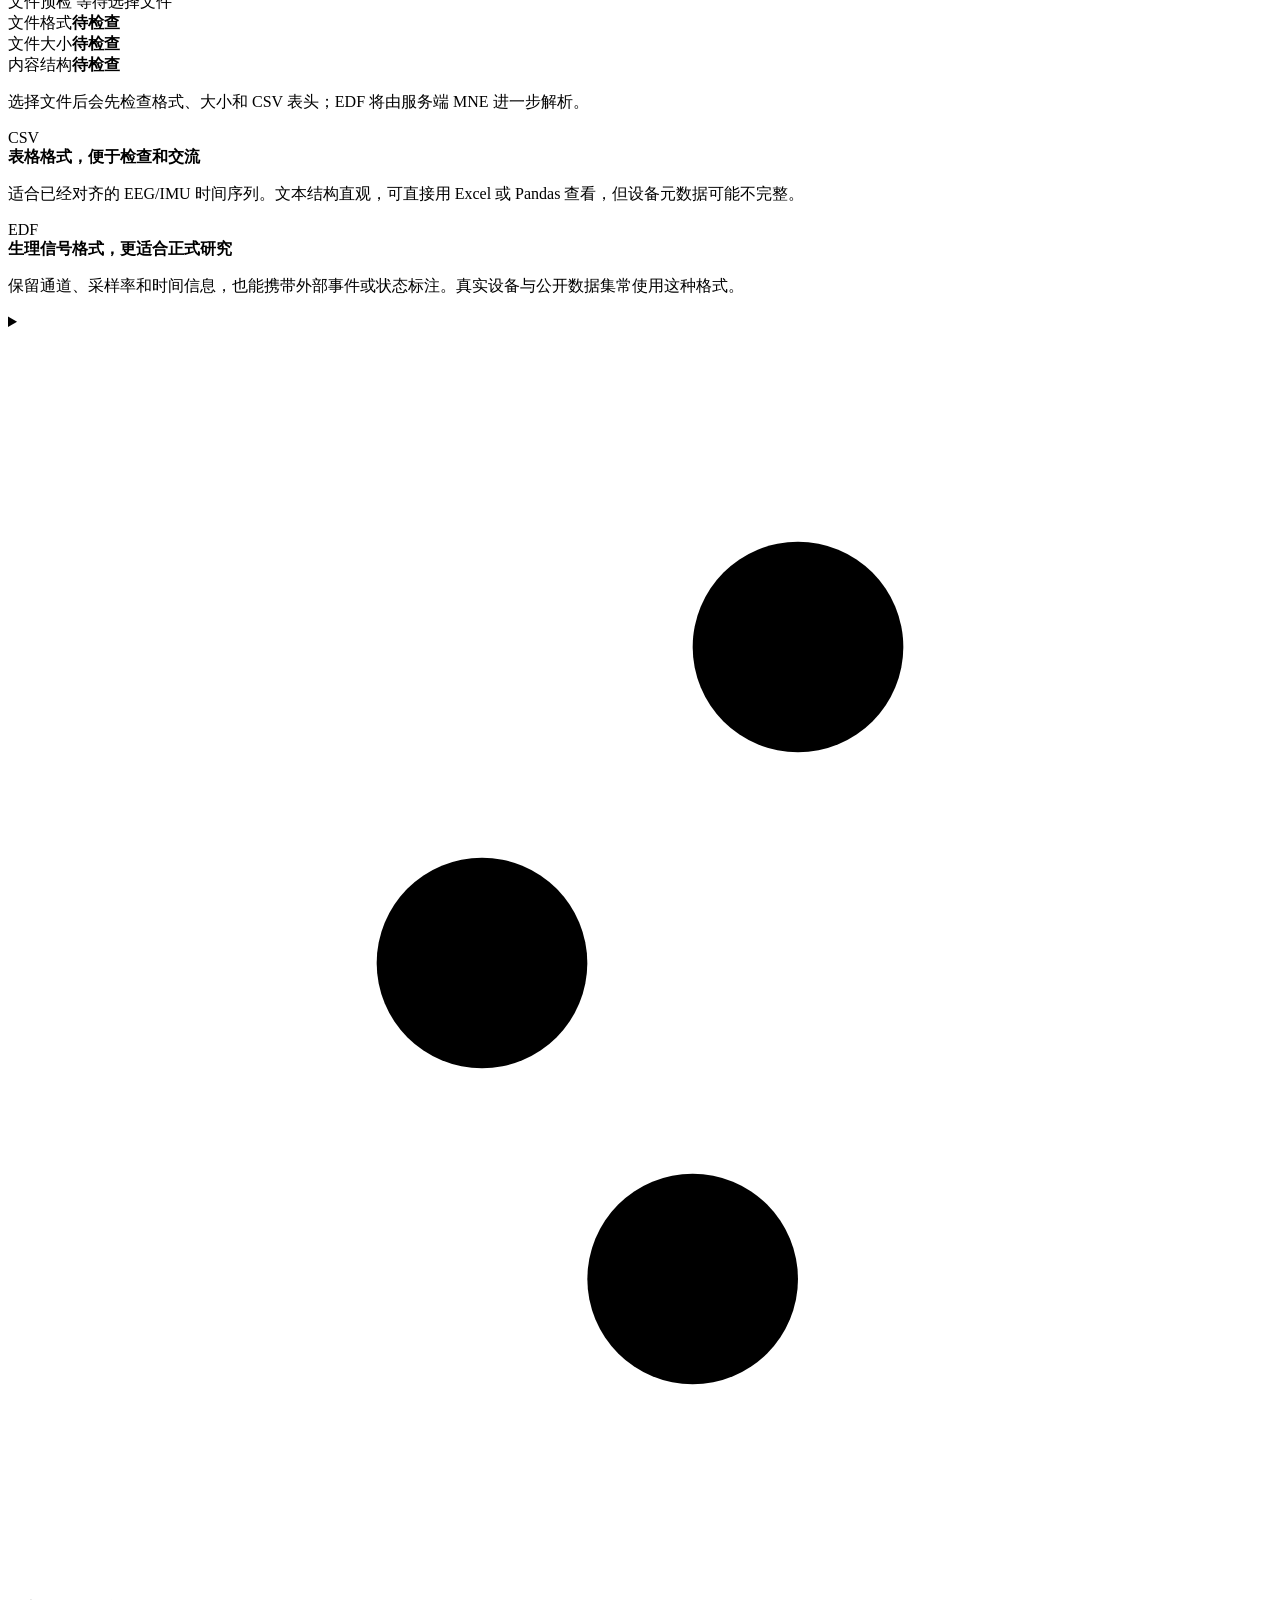
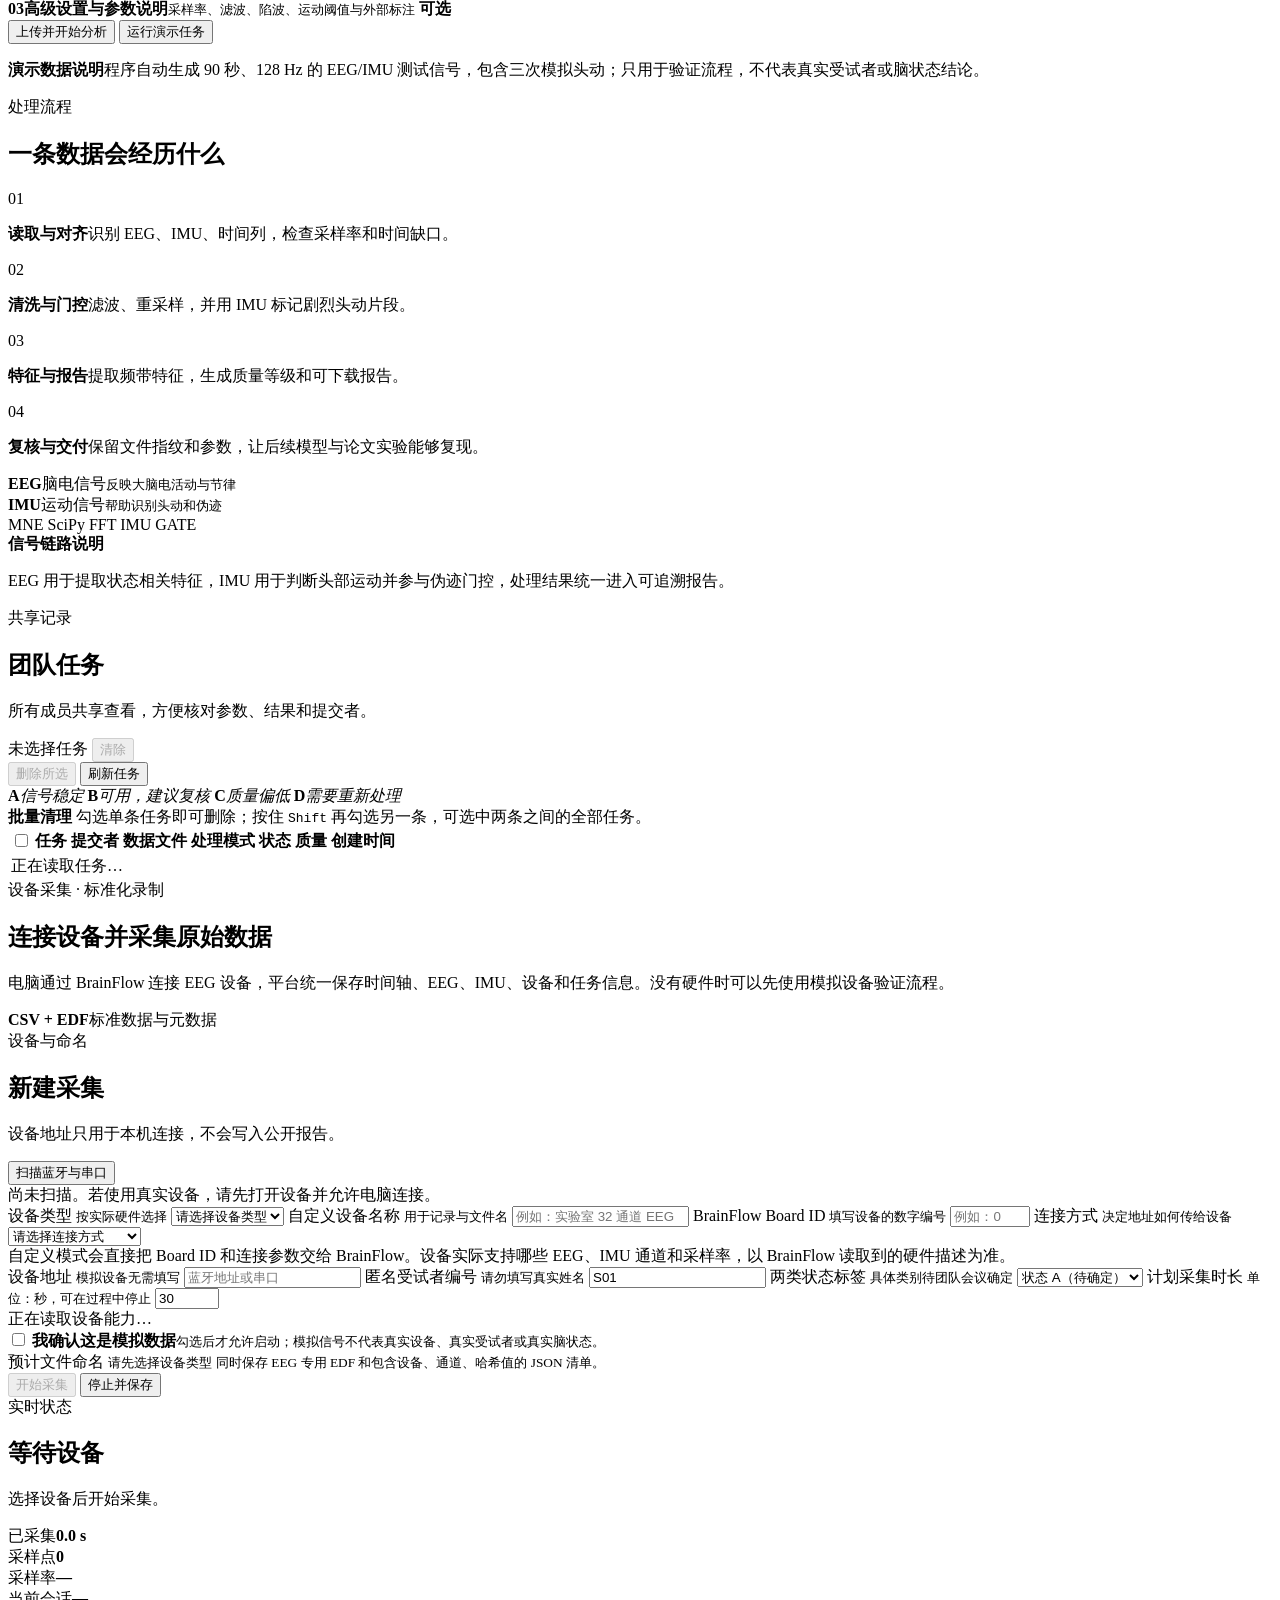
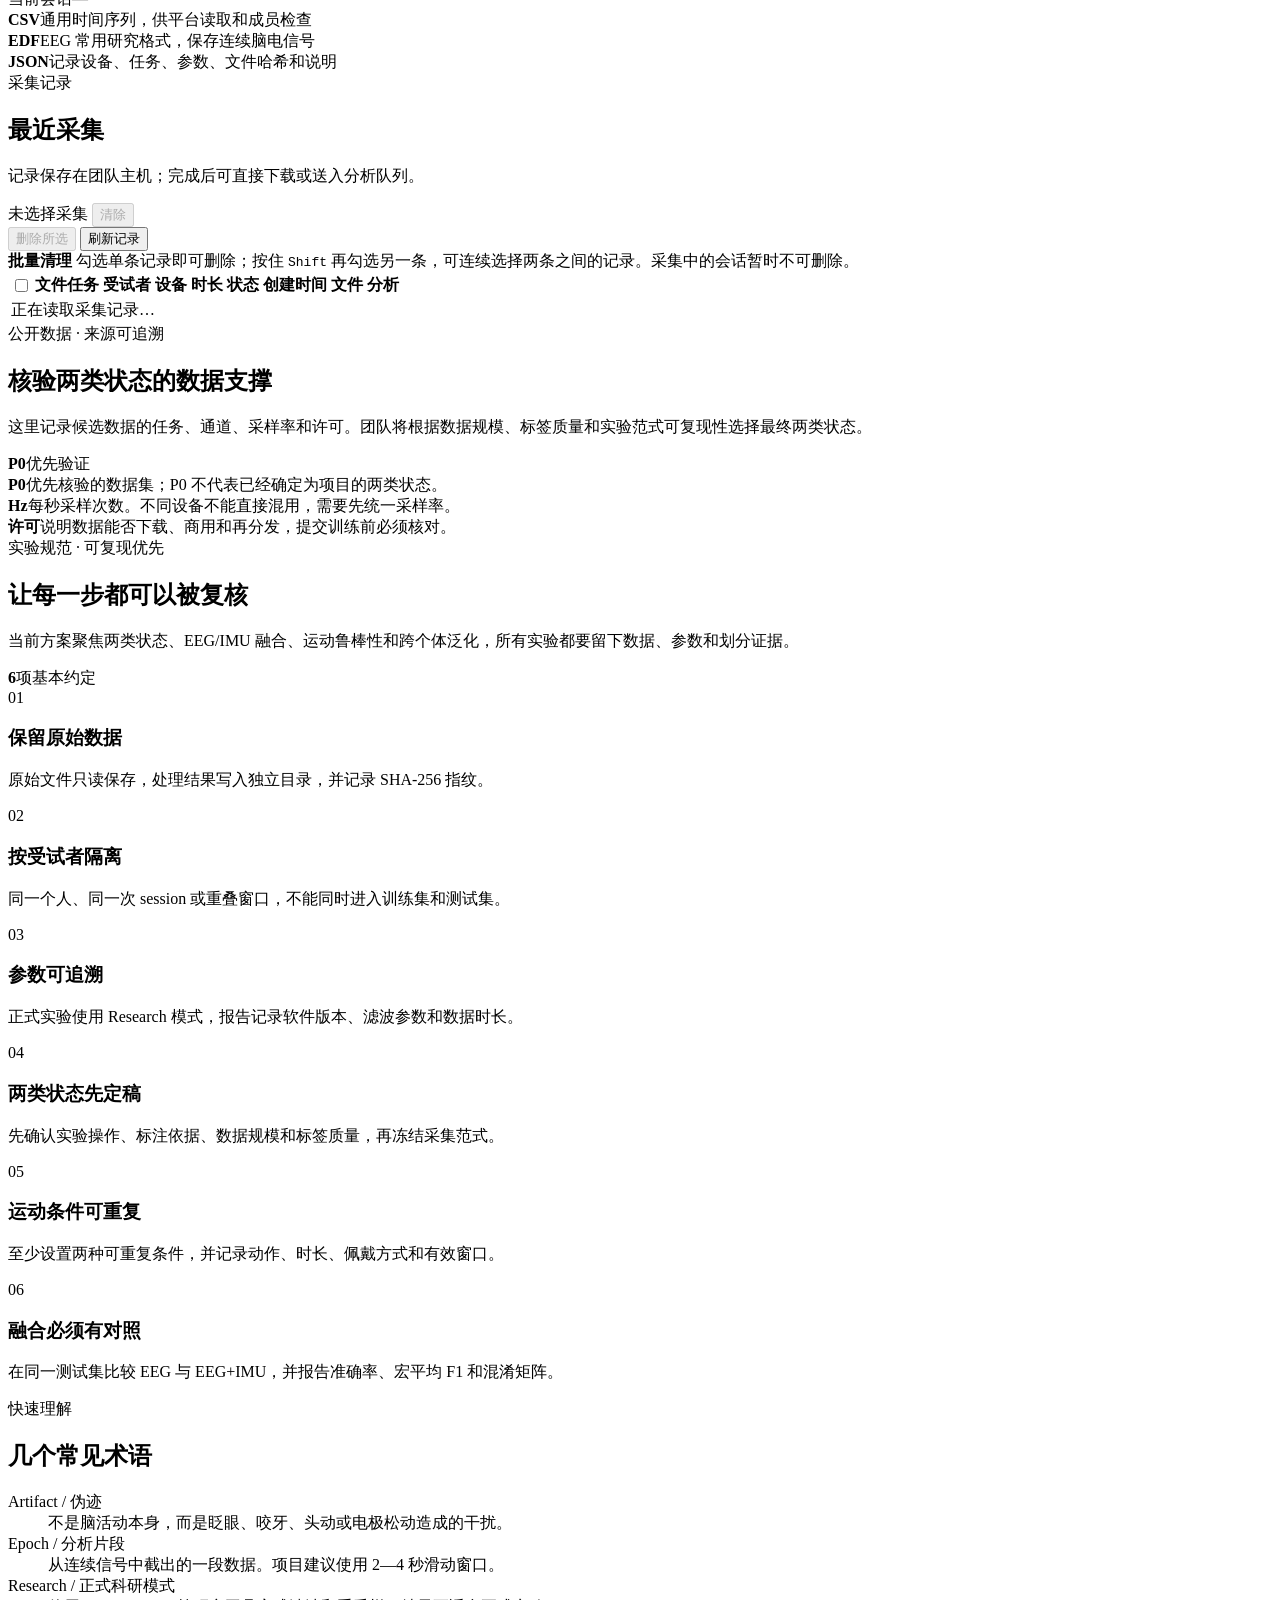
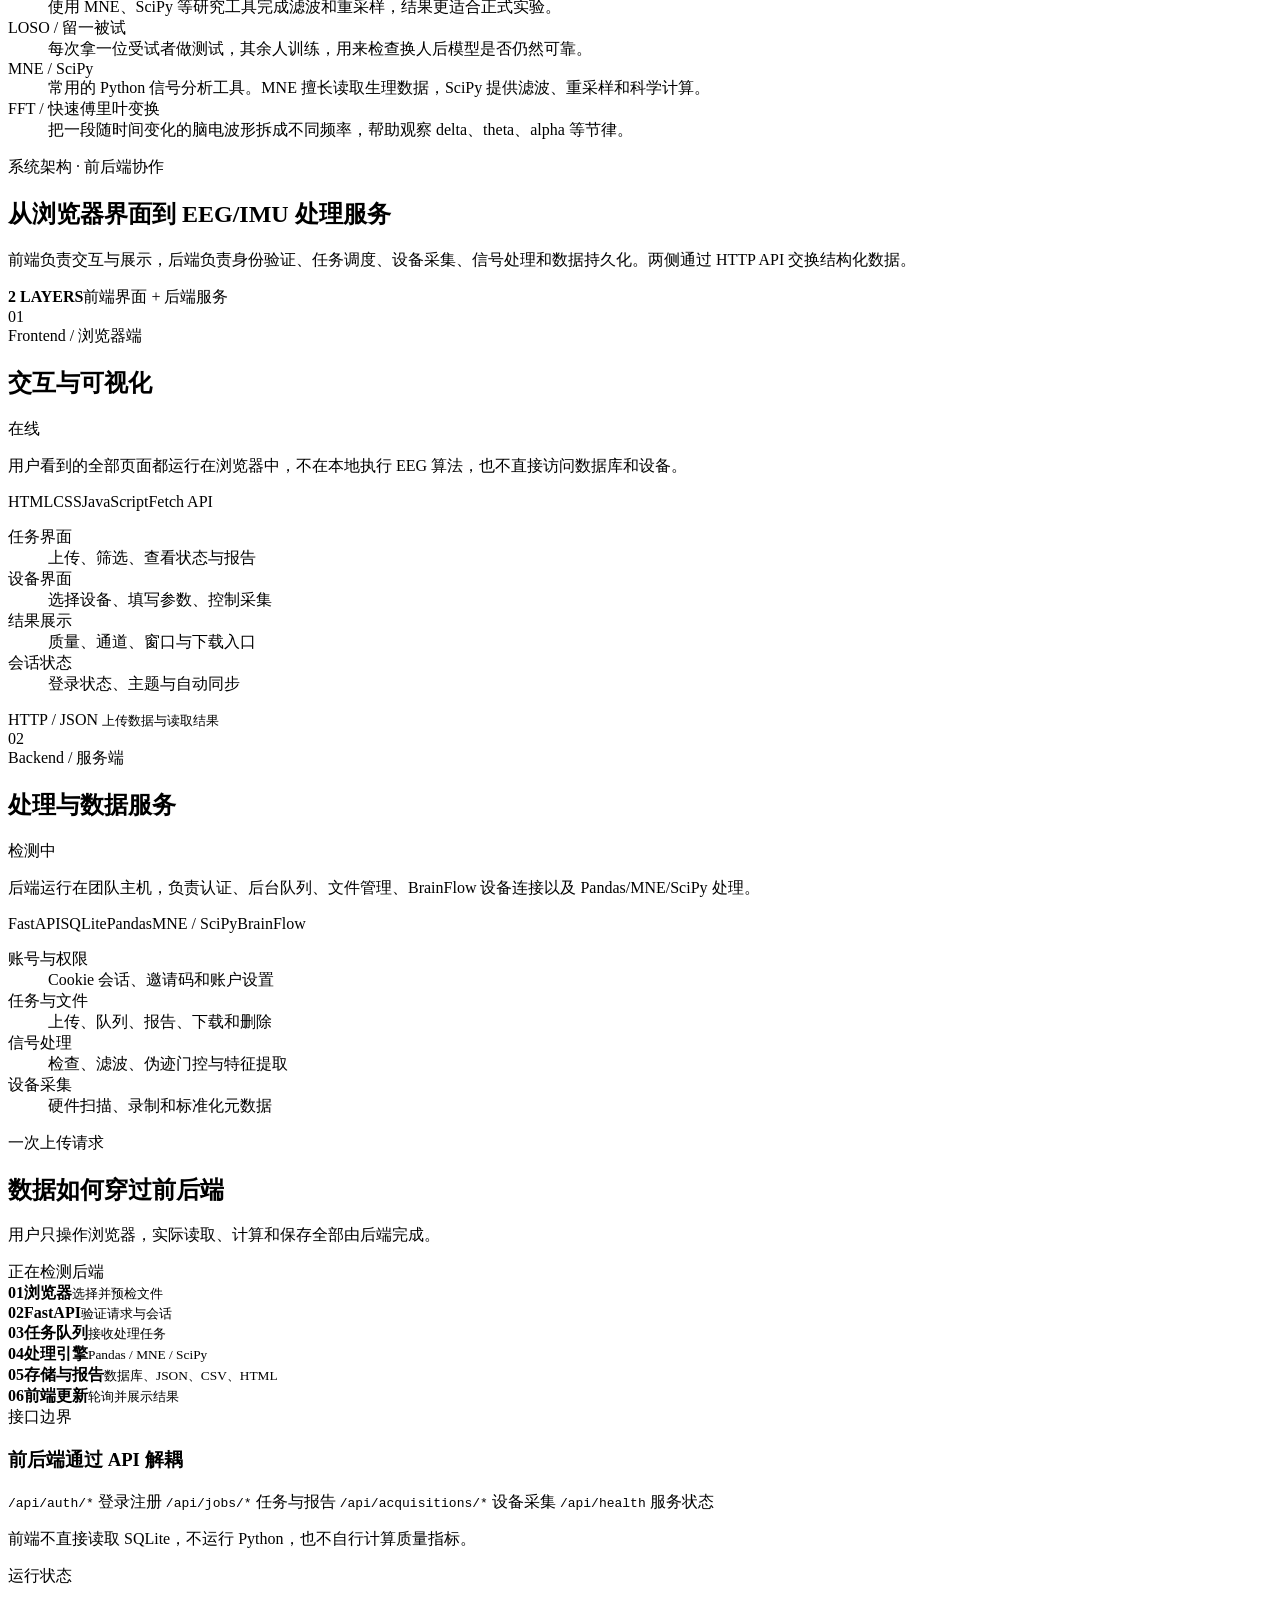
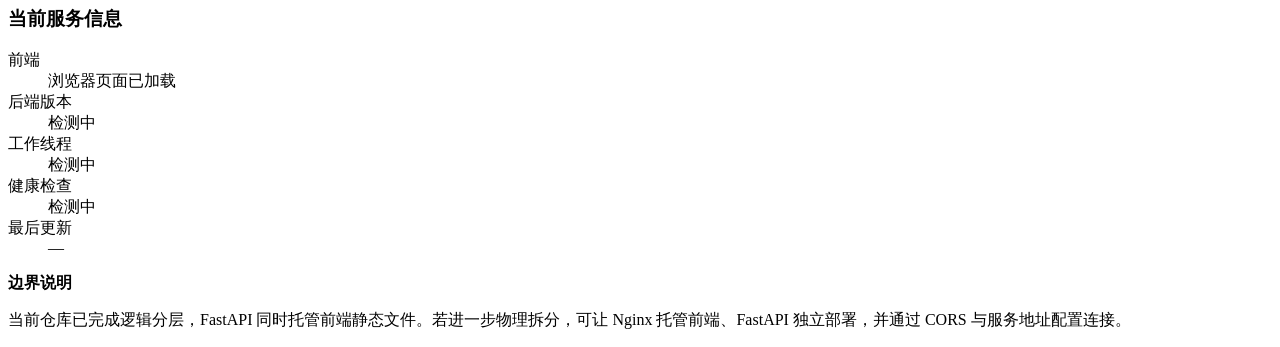
==== commit 7ebc90ec: "Separate member and admin frontends" ====
--- a/team_web/index.html
+++ b/team_web/index.html
@@ -165,10 +165,6 @@
           <svg viewBox="0 0 24 24" aria-hidden="true"><path d="M6 3h9l3 3v15H6z"/><path d="M9 11h6M9 15h6M9 7h3"/></svg>
           <span><b>团队规范</b><small>实验与数据约定</small></span>
         </button>
-        <button class="nav-item" data-view="architecture">
-          <svg viewBox="0 0 24 24" aria-hidden="true"><rect x="3" y="4" width="6" height="5" rx="1"/><rect x="15" y="4" width="6" height="5" rx="1"/><rect x="9" y="15" width="6" height="5" rx="1"/><path d="M6 9v3h12V9M12 12v3"/></svg>
-          <span><b>系统架构</b><small>前端与后端协作链路</small></span>
-        </button>
       </nav>
 
       <div class="side-insight">
@@ -194,6 +190,7 @@
           <p id="pageSubtitle">上传 EEG/IMU 数据，完成质量检查、预处理与可追溯报告，为单模态和融合建模提供统一输入。</p>
         </div>
         <div class="header-actions">
+          <a class="ghost small admin-entry hidden" id="adminEntry" href="/admin">后端管理</a>
           <button class="theme-toggle" id="themeToggle" type="button" aria-pressed="true" title="切换明暗主题">
             <span class="theme-icon" aria-hidden="true">
               <svg class="icon-sun" viewBox="0 0 24 24"><circle cx="12" cy="12" r="4"/><path d="M12 2v3M12 19v3M4.2 4.2l2.1 2.1M17.7 17.7l2.1 2.1M2 12h3M19 12h3M4.2 19.8l2.1-2.1M17.7 6.3l2.1-2.1"/></svg>
